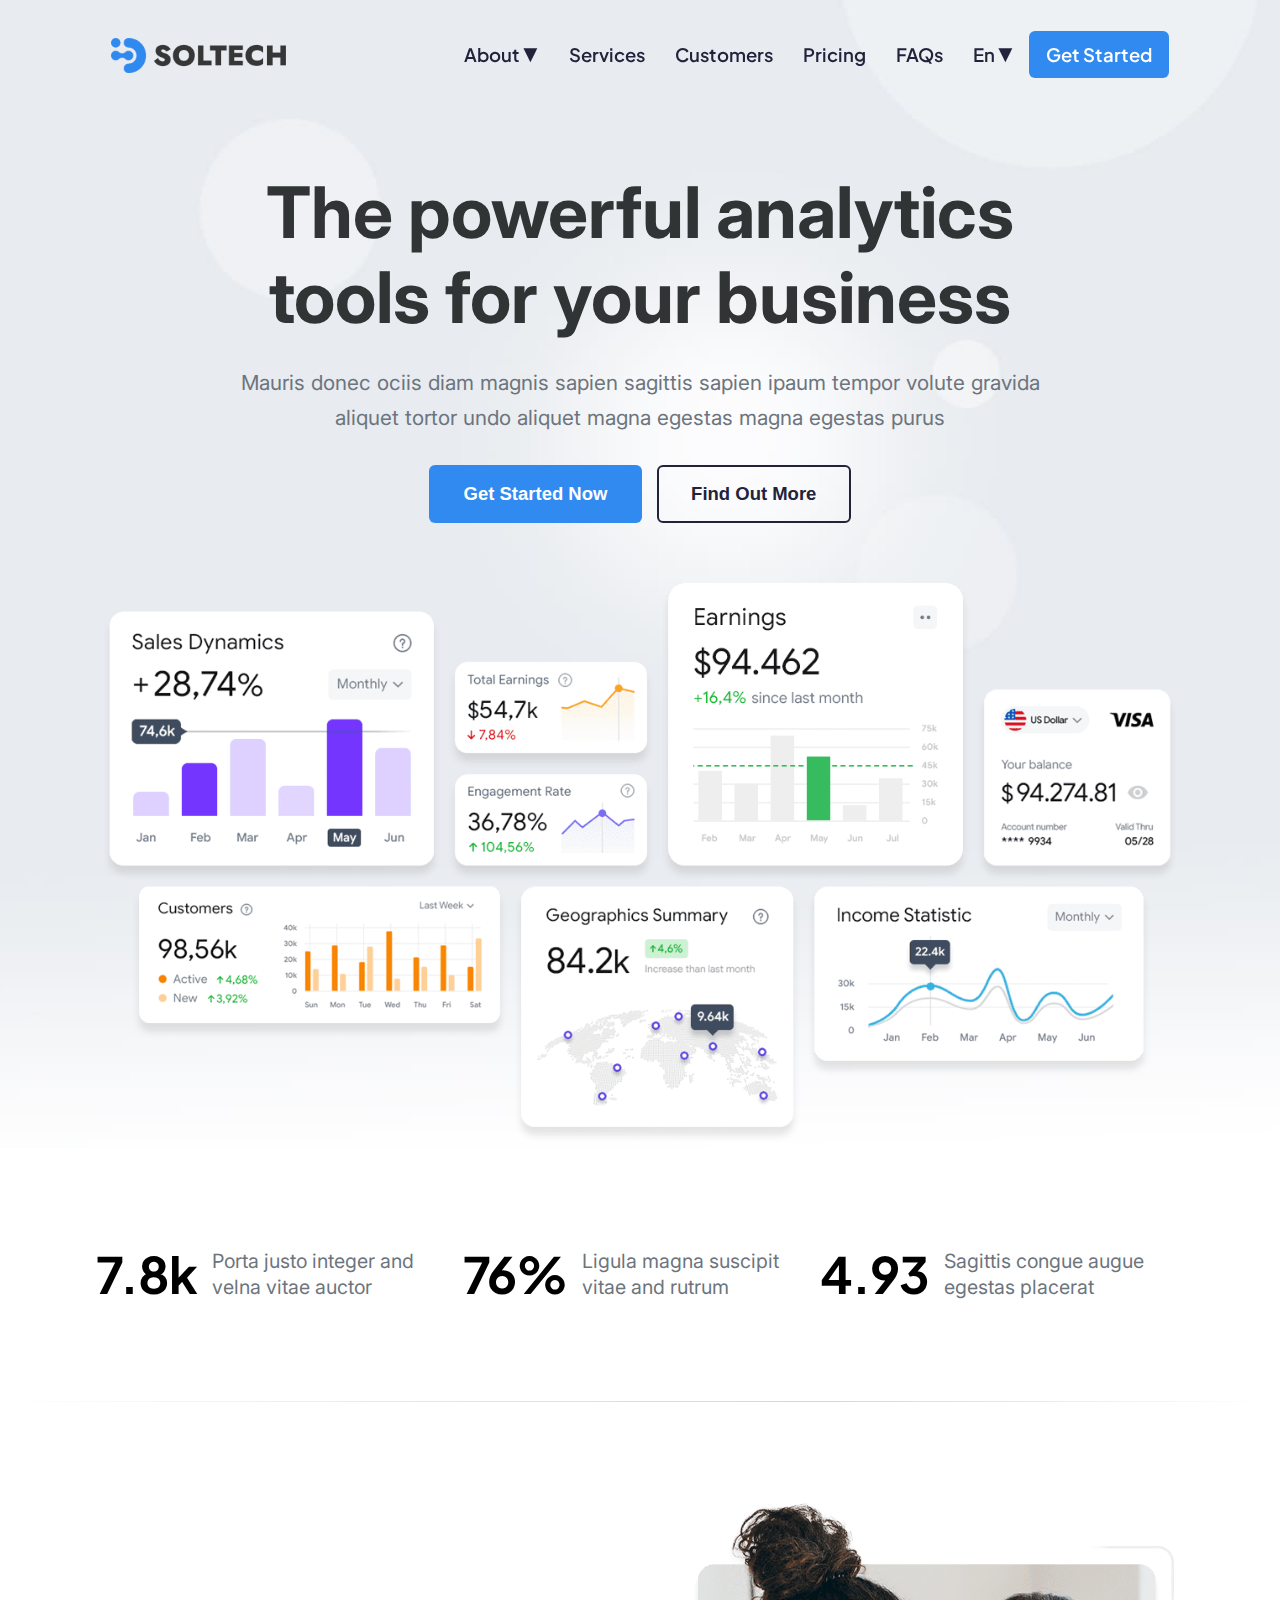
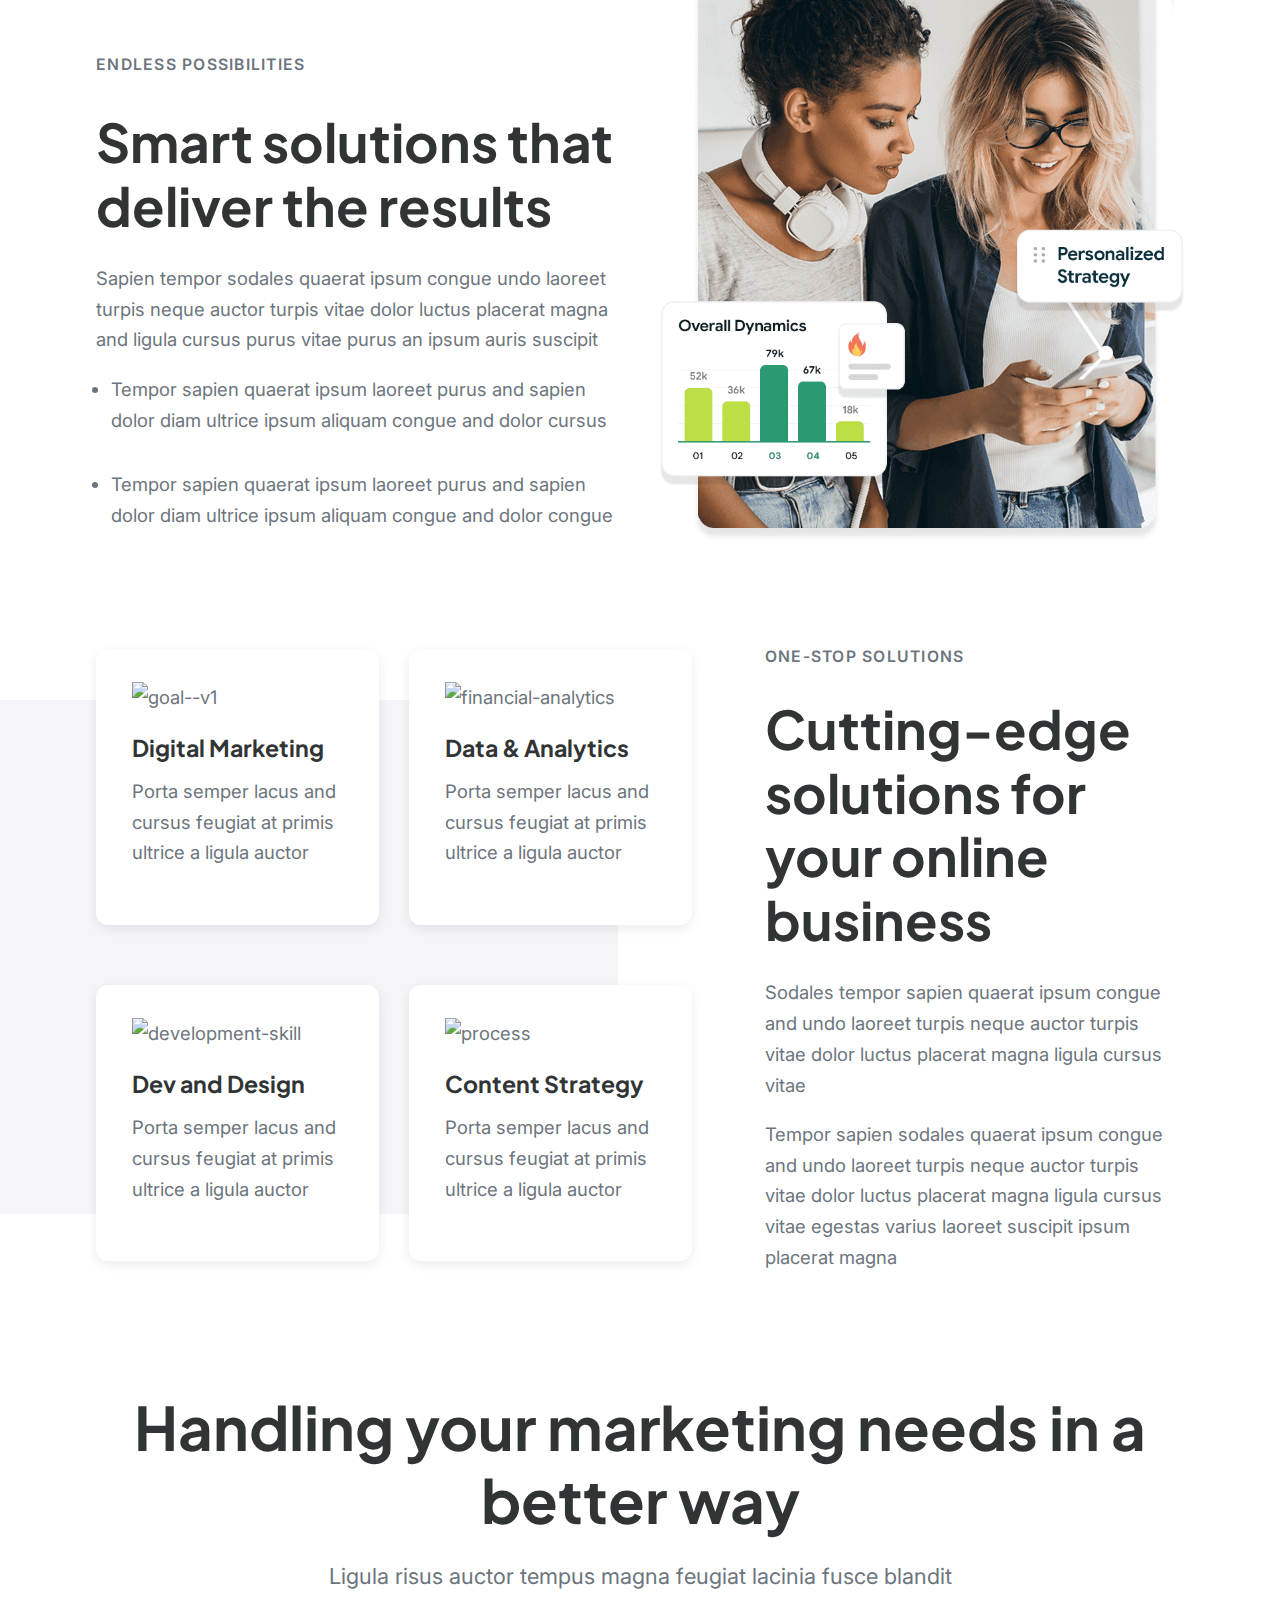
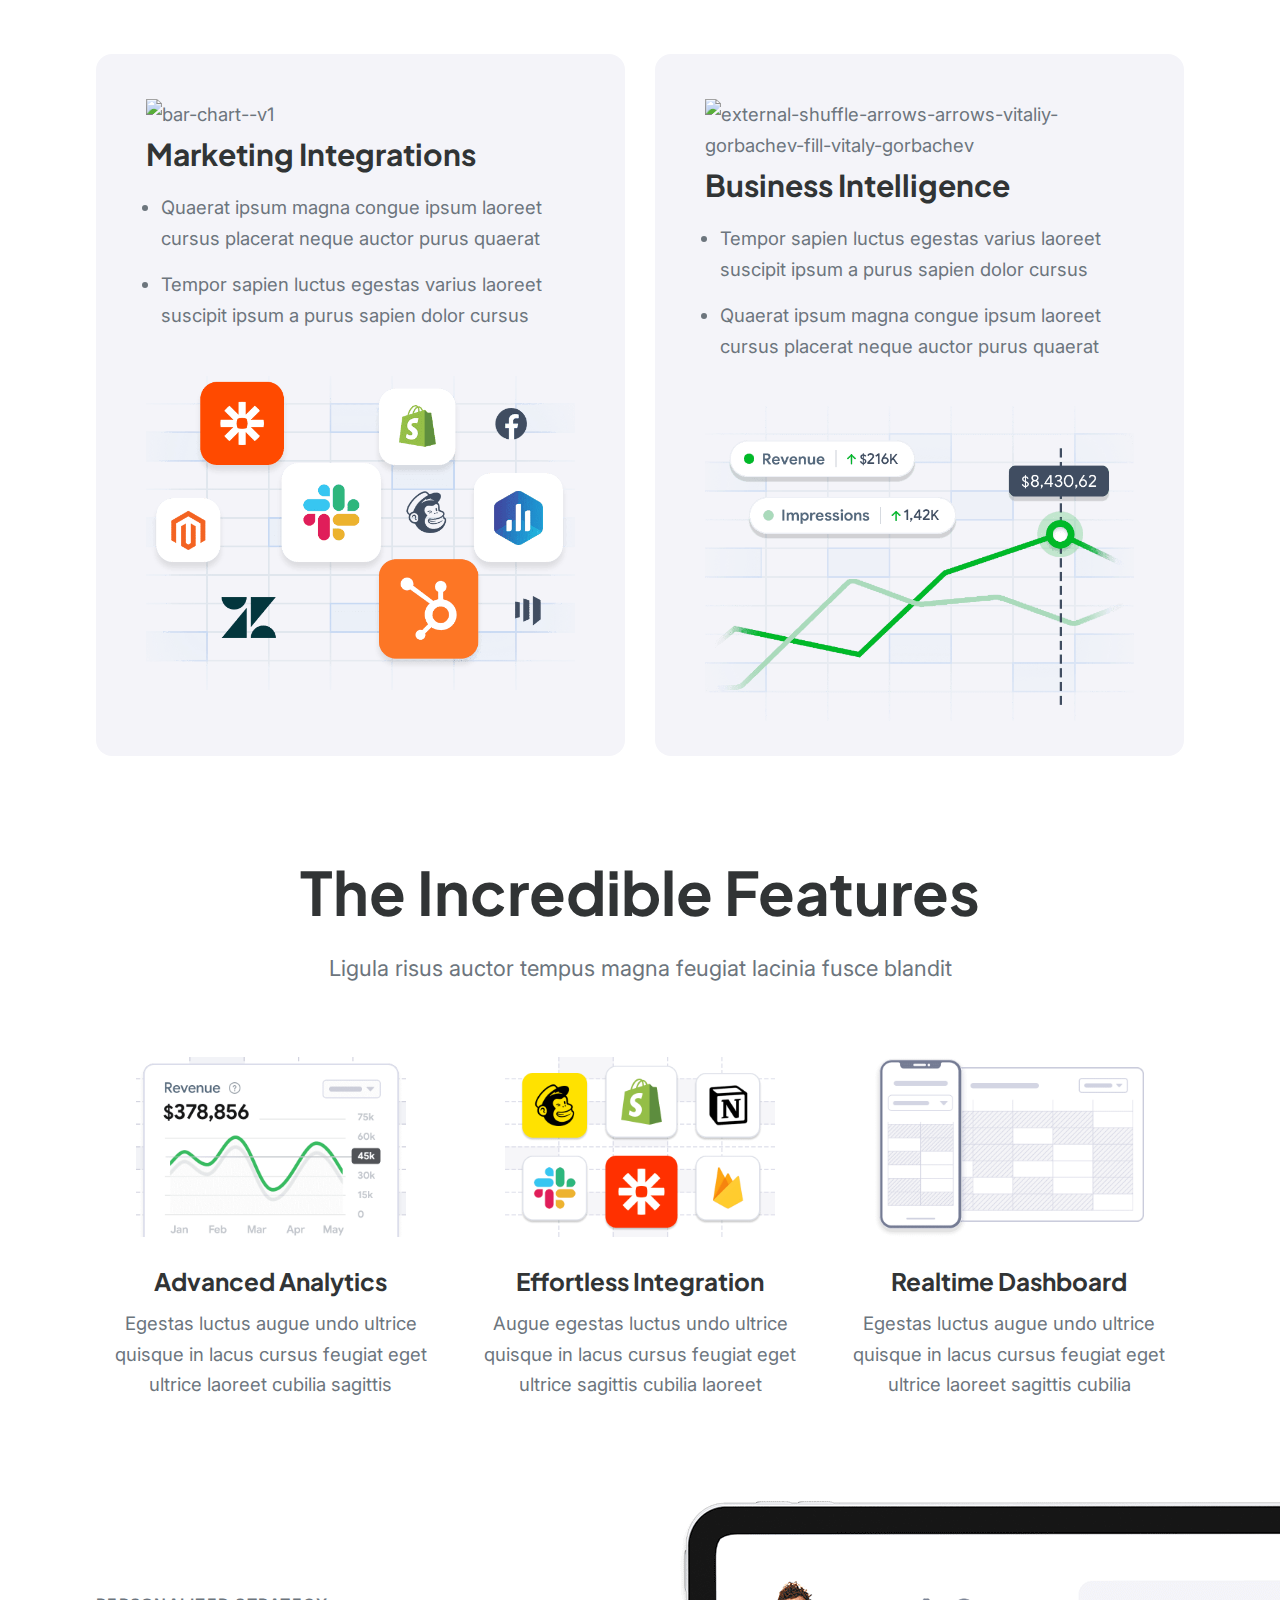
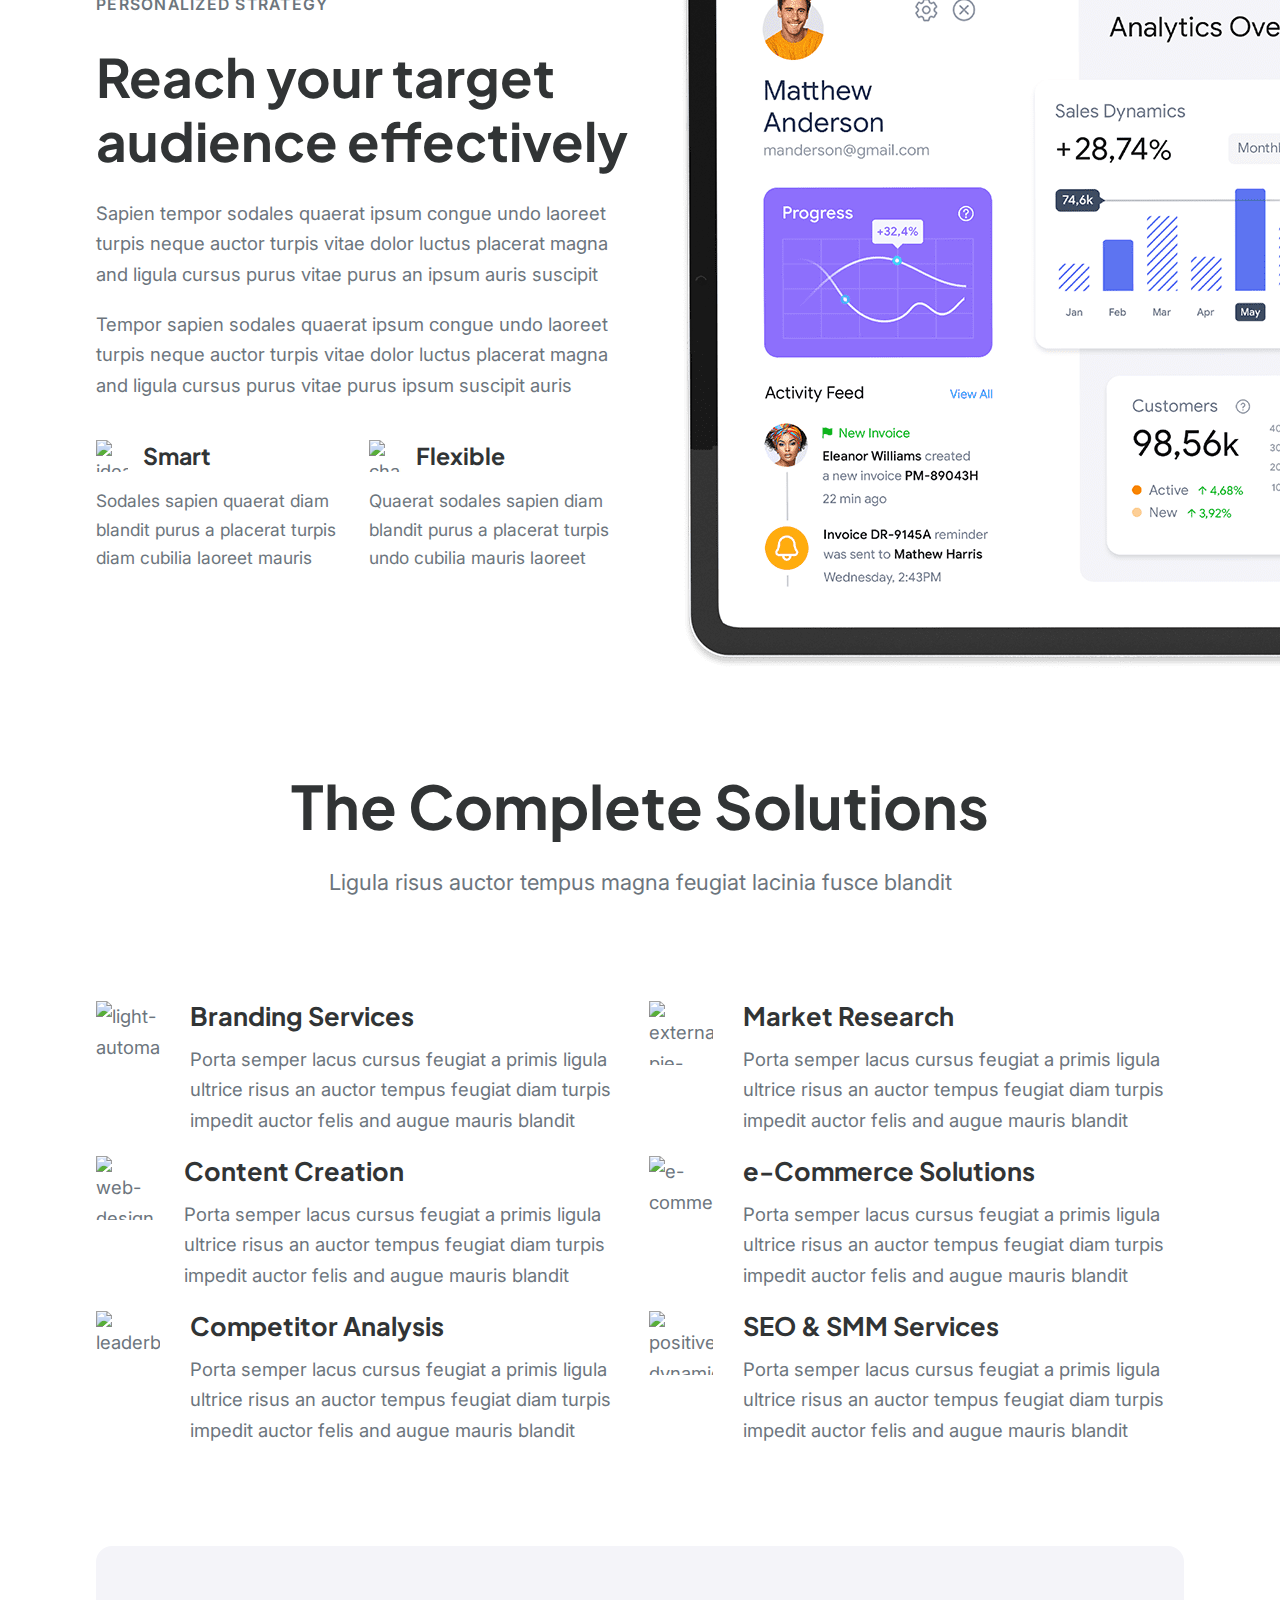
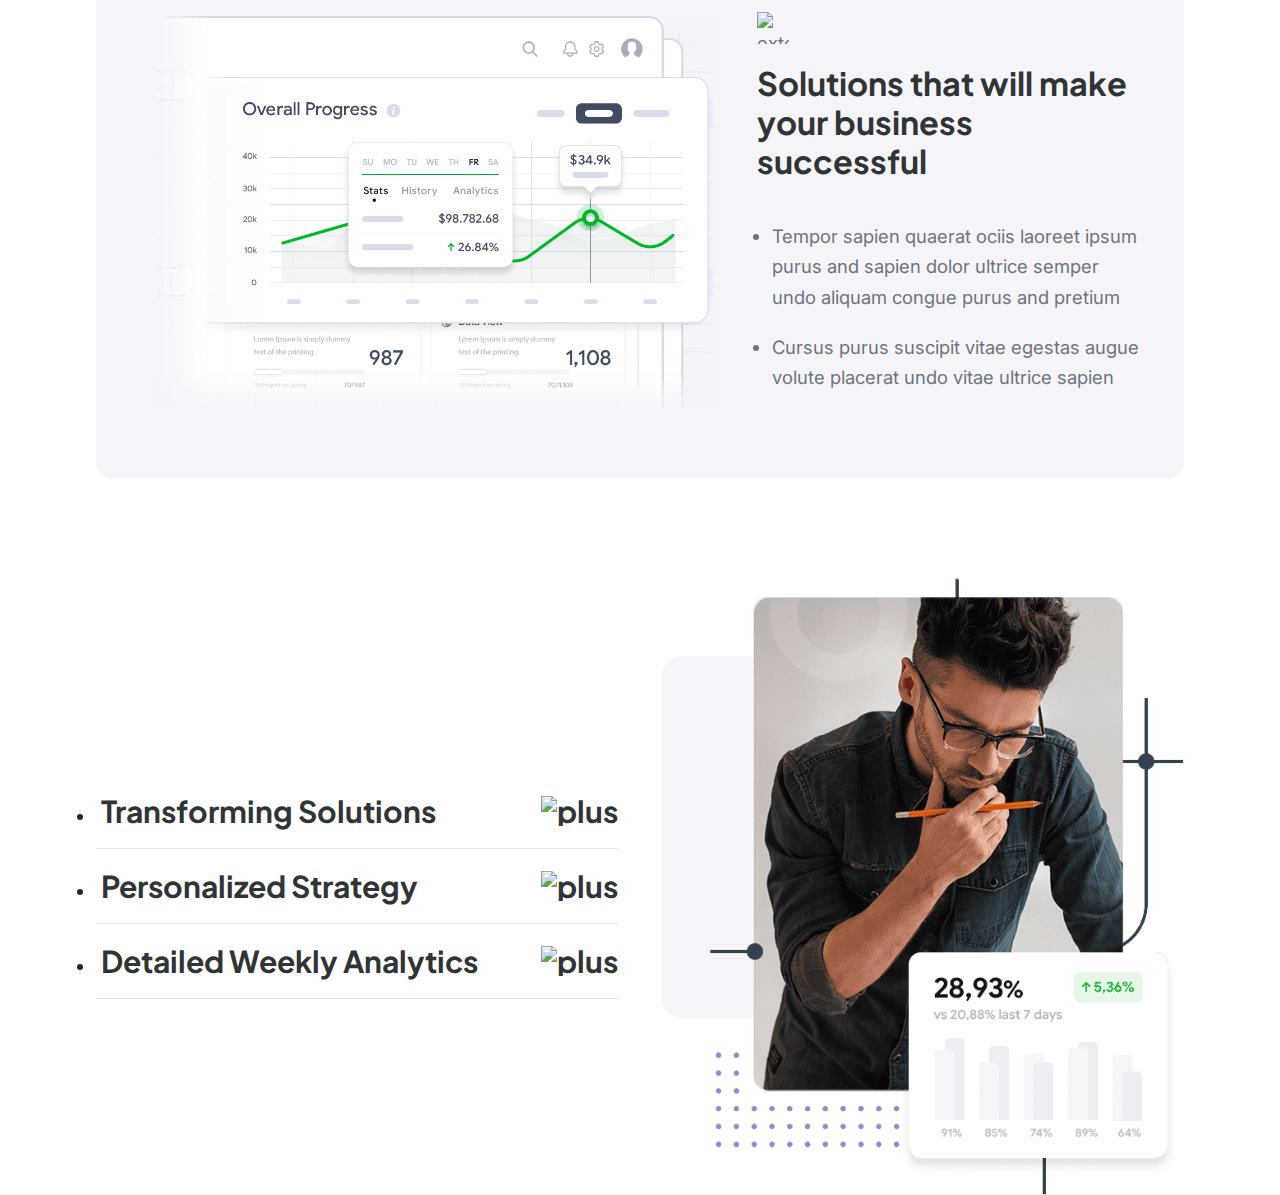
==== basic/index.html @ 4f708441 "first commit" ====
<!DOCTYPE html>
<html lang="en">
  <head>
    <meta charset="UTF-8" />
    <meta name="viewport" content="width=device-width, initial-scale=1.0" />
    <title>Document</title>

    <!-- Google Fonts -->
    <link rel="preconnect" href="https://fonts.googleapis.com" />
    <link rel="preconnect" href="https://fonts.gstatic.com" crossorigin />
    <link
      href="https://fonts.googleapis.com/css2?family=Inter:wght@100..900&family=Plus+Jakarta+Sans:ital,wght@0,200..800;1,200..800&display=swap"
      rel="stylesheet"
    />

    <!-- Style Sheet -->
    <link rel="stylesheet" href="style.css" />
  </head>
  <body>
    <!-- Main Content -->
    <main>
      <header class="header-main">
        <nav class="navbar">
          <img src="/basic/images/logo-blue.png" alt="Logo" />
          <ul class="nav-menu">
            <li class="nav-item">
              <a href="#" class="nav-link"
                >About <span class="nav-arrow">&#9660;</span></a
              >
            </li>
            <li class="nav-item">
              <a href="features.html" class="nav-link">Services</a>
            </li>
            <li class="nav-item">
              <a href="reviews.html" class="nav-link">Customers</a>
            </li>
            <li class="nav-item">
              <a href="pricing.html" class="nav-link">Pricing</a>
            </li>
            <li class="nav-item">
              <a href="faqs.html" class="nav-link">FAQs</a>
            </li>
            <li class="nav-item">
              <a href="#" class="nav-link"
                >En <span class="nav-arrow">&#9660;</span></a
              >
            </li>
            <li class="nav-item">
              <a href="signup-1.html" class="btn btn-primary">Get Started</a>
            </li>
          </ul>
          <div class="hamburger">
            <span class="bar"></span>
            <span class="bar"></span>
            <span class="bar"></span>
            <!-- <img
              src="https://img.icons8.com/ios-filled/50/228BE6/menu--v6.png"
              alt="menu--v6"
            /> -->
          </div>
        </nav>
      </header>

      <!-- Hero Section -->
      <section class="hero-section">
        <div class="hero-container">
          <!-- Hero Text -->
          <h2 class="hero-title">
            The powerful analytics tools for your business
          </h2>

          <p class="hero-description">
            Mauris donec ociis diam magnis sapien sagittis sapien ipaum tempor
            volute gravida aliquet tortor undo aliquet magna egestas magna
            egestas purus
          </p>

          <div class="hero-buttons">
            <button class="btn btn-hero-primary">Get Started Now</button>
            <button class="btn btn-hero-secondary">Find Out More</button>
          </div>
        </div>
        <div class="hero-image-container">
          <img src="images/hero-img.png" alt="hero-img" class="hero-image" />
        </div>
      </section>

      <!-- Statistic section -->
      <section class="statistic-section">
        <div class="statistic-container">
          <div class="statistic-block">
            <h2 class="statistic-number">7.8k</h2>
            <p class="statistic-text">
              Porta justo integer and velna vitae auctor
            </p>
          </div>
          <div class="statistic-block">
            <h2 class="statistic-number">76%</h2>
            <p class="statistic-text">Ligula magna suscipit vitae and rutrum</p>
          </div>
          <div class="statistic-block">
            <h2 class="statistic-number">4.93</h2>
            <p class="statistic-text">Sagittis congue augue egestas placerat</p>
          </div>
        </div>
      </section>

      <!-- Divider Line -->
      <hr class="divider" />

      <!-- Features Section -->
      <section class="features-section">
        <div class="features-container">
          <div class="features-text">
            <span>Endless possibilities</span>

            <h2>Smart solutions that deliver the results</h2>

            <p>
              Sapien tempor sodales quaerat ipsum congue undo laoreet turpis
              neque auctor turpis vitae dolor luctus placerat magna and ligula
              cursus purus vitae purus an ipsum auris suscipit
            </p>

            <ul class="features-list">
              <li>
                <p>
                  Tempor sapien quaerat ipsum laoreet purus and sapien dolor
                  diam ultrice ipsum aliquam congue and dolor cursus
                </p>
              </li>

              <li>
                <p>
                  Tempor sapien quaerat ipsum laoreet purus and sapien dolor
                  diam ultrice ipsum aliquam congue and dolor congue
                </p>
              </li>
            </ul>
          </div>
          <div class="features-img-container">
            <img
              src="images/features-img.svg"
              alt="features-img"
              class="features-img"
            />
          </div>
        </div>
      </section>

      <!-- Main Features Section -->
      <section class="main-features-section">
        <div class="main-features-container">
          <div class="main-features-card-container">
            <div class="main-features-card">
              <img
                src="https://img.icons8.com/glyph-neue/64/228BE6/goal--v1.png"
                alt="goal--v1"
              />
              <h6>Digital Marketing</h6>
              <p>
                Porta semper lacus and cursus feugiat at primis ultrice a ligula
                auctor
              </p>
            </div>
            <div class="main-features-card">
              <img
                src="https://img.icons8.com/ios-filled/100/228BE6/financial-analytics.png"
                alt="financial-analytics"
              />
              <h6>Data & Analytics</h6>
              <p>
                Porta semper lacus and cursus feugiat at primis ultrice a ligula
                auctor
              </p>
            </div>
            <div class="main-features-card">
              <img
                src="https://img.icons8.com/ios-filled/100/228BE6/development-skill.png"
                alt="development-skill"
              />
              <h6>Dev and Design</h6>
              <p>
                Porta semper lacus and cursus feugiat at primis ultrice a ligula
                auctor
              </p>
            </div>
            <div class="main-features-card">
              <img
                src="https://img.icons8.com/glyph-neue/64/228BE6/process.png"
                alt="process"
              />
              <h6>Content Strategy</h6>
              <p>
                Porta semper lacus and cursus feugiat at primis ultrice a ligula
                auctor
              </p>
            </div>
          </div>

          <div class="main-features-text">
            <span>One-Stop Solutions</span>

            <h2>Cutting-edge solutions for your online business</h2>

            <p>
              Sodales tempor sapien quaerat ipsum congue and undo laoreet turpis
              neque auctor turpis vitae dolor luctus placerat magna ligula
              cursus vitae
            </p>

            <p>
              Tempor sapien sodales quaerat ipsum congue and undo laoreet turpis
              neque auctor turpis vitae dolor luctus placerat magna ligula
              cursus vitae egestas varius laoreet suscipit ipsum placerat magna
            </p>
          </div>
        </div>
      </section>

      <!-- Secondary Features Section -->
      <section class="secondary-features-section">
        <div class="secondary-features-container">
          <h2 class="secondary-features-title">
            Handling your marketing needs in a better way
          </h2>

          <p class="secondary-features-text">
            Ligula risus auctor tempus magna feugiat lacinia fusce blandit
          </p>
        </div>
      </section>

      <!-- Secondary Features box Section -->
      <section class="secondary-features-box-section">
        <div class="secondary-features-box-container">
          <div class="secondary-features-box">
            <img
              src="https://img.icons8.com/ios-filled/100/228BE6/bar-chart--v1.png"
              alt="bar-chart--v1"
              class="secondary-features-box-icon"
            />

            <h5>Marketing Integrations</h5>

            <ul class="secondary-features-box-list">
              <li>
                <p>
                  Quaerat ipsum magna congue ipsum laoreet cursus placerat neque
                  auctor purus quaerat
                </p>
              </li>

              <li>
                <p>
                  Tempor sapien luctus egestas varius laoreet suscipit ipsum a
                  purus sapien dolor cursus
                </p>
              </li>
            </ul>

            <img
              src="images/sec-feat-box-1.png"
              alt="sec-feat-box-1"
              class="secondary-features-box-img"
            />
          </div>

          <div class="secondary-features-box">
            <img
              src="https://img.icons8.com/external-vitaliy-gorbachev-fill-vitaly-gorbachev/60/228BE6/external-shuffle-arrows-arrows-vitaliy-gorbachev-fill-vitaly-gorbachev.png"
              alt="external-shuffle-arrows-arrows-vitaliy-gorbachev-fill-vitaly-gorbachev"
              class="secondary-features-box-icon"
            />

            <h5>Business Intelligence</h5>

            <ul class="secondary-features-box-list">
              <li>
                <p>
                  Tempor sapien luctus egestas varius laoreet suscipit ipsum a
                  purus sapien dolor cursus
                </p>
              </li>

              <li>
                <p>
                  Quaerat ipsum magna congue ipsum laoreet cursus placerat neque
                  auctor purus quaerat
                </p>
              </li>
            </ul>

            <img
              src="images/sec-feat-box-2.png"
              alt="sec-feat-box-2"
              class="secondary-features-box-img"
            />
          </div>
        </div>
      </section>

      <!-- Incredible Features Section -->
      <section class="incredible-features-section">
        <div class="incredible-features-container">
          <div class="incredible-features-heading-container">
            <h2>The Incredible Features</h2>
            <p>
              Ligula risus auctor tempus magna feugiat lacinia fusce blandit
            </p>
          </div>
          <div class="incredible-features-box-container">
            <div class="incredible-features-box">
              <img
                src="images/incredible-feat-1.svg"
                alt="incredible-feat-1"
                class="incredible-features-box-img"
              />
              <h6>Advanced Analytics</h6>
              <p>
                Egestas luctus augue undo ultrice quisque in lacus cursus
                feugiat eget ultrice laoreet cubilia sagittis
              </p>
            </div>
            <div class="incredible-features-box">
              <img
                src="images/incredible-feat-2.svg"
                alt="incredible-feat-2"
                class="incredible-features-box-img"
              />
              <h6>Effortless Integration</h6>
              <p>
                Augue egestas luctus undo ultrice quisque in lacus cursus
                feugiat eget ultrice sagittis cubilia laoreet
              </p>
            </div>
            <div class="incredible-features-box">
              <img
                src="images/incredible-feat-3.svg"
                alt="incredible-feat-3"
                class="incredible-features-box-img"
              />
              <h6>Realtime Dashboard</h6>
              <p>
                Egestas luctus augue undo ultrice quisque in lacus cursus
                feugiat eget ultrice laoreet sagittis cubilia
              </p>
            </div>
          </div>
        </div>
      </section>

      <!-- Features Content Section -->
      <section class="features-content-section">
        <div class="features-content-section-container">
          <div class="features-content-section-text">
            <div class="features-content-section-text-block1">
              <span>Personalized Strategy</span>
              <h2>Reach your target audience effectively</h2>
              <p>
                Sapien tempor sodales quaerat ipsum congue undo laoreet turpis
                neque auctor turpis vitae dolor luctus placerat magna and ligula
                cursus purus vitae purus an ipsum auris suscipit
              </p>
              <p>
                Tempor sapien sodales quaerat ipsum congue undo laoreet turpis
                neque auctor turpis vitae dolor luctus placerat magna and ligula
                cursus purus vitae purus ipsum suscipit auris
              </p>
            </div>
            <div class="features-content-section-text-block2">
              <div class="features-content-section-text-block2-sub">
                <img
                  width="64"
                  height="64"
                  src="https://img.icons8.com/ios-filled/50/228BE6/idea--v1.png"
                  alt="idea--v1"
                />
                <h6>Smart</h6>
                <p>
                  Sodales sapien quaerat diam blandit purus a placerat turpis
                  diam cubilia laoreet mauris
                </p>
              </div>
              <div class="features-content-section-text-block2">
                <div class="features-content-section-text-block2-sub">
                  <img
                    width="64"
                    height="64"
                    src="https://img.icons8.com/glyph-neue/64/228BE6/change.png"
                    alt="change"
                  />
                  <h6>Flexible</h6>
                  <p>
                    Quaerat sodales sapien diam blandit purus a placerat turpis
                    undo cubilia mauris laoreet
                  </p>
                </div>
              </div>
            </div>
          </div>
          <div class="features-content-section-img-container">
            <img
              src="images/features-content.png"
              alt="features-content-image"
              class="features-content-section-img"
            />
          </div>
        </div>
      </section>

      <!-- Features Solutions Section -->
      <section class="features-solutions">
        <div class="features-solutions-container">
          <div class="features-solutions-text">
            <h2>The Complete Solutions</h2>
            <p>
              Ligula risus auctor tempus magna feugiat lacinia fusce blandit
            </p>
          </div>

          <div class="features-solutions-box-container">
            <div class="features-solutions-box">
              <img
                src="https://img.icons8.com/ios-filled/100/228BE6/light-automation.png"
                alt="light-automation"
              />
              <div class="features-solutions-box-sub">
                <h5>Branding Services</h5>
                <p>
                  Porta semper lacus cursus feugiat a primis ligula ultrice
                  risus an auctor tempus feugiat diam turpis impedit auctor
                  felis and augue mauris blandit
                </p>
              </div>
            </div>
            <div class="features-solutions-box">
              <img
                src="https://img.icons8.com/external-yogi-aprelliyanto-glyph-yogi-aprelliyanto/64/228BE6/external-pie-chart-ecommerce-marketing-yogi-aprelliyanto-glyph-yogi-aprelliyanto.png"
                alt="external-pie-chart-ecommerce-marketing-yogi-aprelliyanto-glyph-yogi-aprelliyanto"
              />
              <div class="features-solutions-box-sub">
                <h5>Market Research</h5>
                <p>
                  Porta semper lacus cursus feugiat a primis ligula ultrice
                  risus an auctor tempus feugiat diam turpis impedit auctor
                  felis and augue mauris blandit
                </p>
              </div>
            </div>
            <div class="features-solutions-box">
              <img
                src="https://img.icons8.com/ios-filled/100/228BE6/web-design.png"
                alt="web-design"
              />
              <div class="features-solutions-box-sub">
                <h5>Content Creation</h5>
                <p>
                  Porta semper lacus cursus feugiat a primis ligula ultrice
                  risus an auctor tempus feugiat diam turpis impedit auctor
                  felis and augue mauris blandit
                </p>
              </div>
            </div>
            <div class="features-solutions-box">
              <img
                src="https://img.icons8.com/glyph-neue/64/228BE6/e-commerce.png"
                alt="e-commerce"
              />
              <div class="features-solutions-box-sub">
                <h5>e-Commerce Solutions</h5>
                <p>
                  Porta semper lacus cursus feugiat a primis ligula ultrice
                  risus an auctor tempus feugiat diam turpis impedit auctor
                  felis and augue mauris blandit
                </p>
              </div>
            </div>
            <div class="features-solutions-box">
              <img
                src="https://img.icons8.com/glyph-neue/64/228BE6/leaderboard.png"
                alt="leaderboard"
              />
              <div class="features-solutions-box-sub">
                <h5>Competitor Analysis</h5>
                <p>
                  Porta semper lacus cursus feugiat a primis ligula ultrice
                  risus an auctor tempus feugiat diam turpis impedit auctor
                  felis and augue mauris blandit
                </p>
              </div>
            </div>
            <div class="features-solutions-box">
              <img
                src="https://img.icons8.com/ios-filled/100/228BE6/positive-dynamic.png"
                alt="positive-dynamic"
              />
              <div class="features-solutions-box-sub">
                <h5>SEO & SMM Services</h5>
                <p>
                  Porta semper lacus cursus feugiat a primis ligula ultrice
                  risus an auctor tempus feugiat diam turpis impedit auctor
                  felis and augue mauris blandit
                </p>
              </div>
            </div>
          </div>
        </div>
      </section>

      <!-- Feature Solutions Progress Section -->
      <section class="feature-solutions-progress-section">
        <div class="feature-solutions-progress-container">
          <img
            src="images/features-progress.png"
            alt="features-progress"
            class="feature-solutions-progress-img"
          />
          <div class="feature-solutions-progress-text">
            <img
              src="https://img.icons8.com/external-smashingstocks-mixed-smashing-stocks/68/228BE6/external-puzzle-game-hobbies-and-interest-smashingstocks-mixed-smashing-stocks.png"
              alt="external-puzzle-game-hobbies-and-interest-smashingstocks-mixed-smashing-stocks"
            />
            <h5>Solutions that will make your business successful</h5>
            <ul>
              <li>
                <p>
                  Tempor sapien quaerat ociis laoreet ipsum purus and sapien
                  dolor ultrice semper undo aliquam congue purus and pretium
                </p>
              </li>

              <li>
                <p>
                  Cursus purus suscipit vitae egestas augue volute placerat undo
                  vitae ultrice sapien
                </p>
              </li>
            </ul>
          </div>
        </div>
      </section>

      <!-- Features Progress Content Section -->
      <section class="features-progress-content-section">
        <div class="features-progress-content-container">
          <div class="features-progress-content-accordion-container">
            <ul class="features-progress-content-accordion">
              <li class="features-progress-content-accordion-item">
                <div class="features-progress-content-accordion-item-thumb">
                  <h5>
                    Transforming Solutions
                    <span
                      ><img
                        src="https://img.icons8.com/android/24/228BE6/plus.png"
                        alt="plus"
                        class="accordion-icon"
                    /></span>
                  </h5>
                </div>

                <div class="features-progress-content-accordion-item-panel">
                  <p>
                    Tempor sapien sodales quaerat ipsum congue undo laoreet
                    turpis neque auctor turpis vitae dolor luctus placerat magna
                    and ligula cursus purus vitae purus an ipsum suscipit auris
                  </p>

                  <p>
                    Sapien tempor sodales quaerat ipsum congue undo laoreet
                    turpis neque auctor turpis vitae dolor luctus placerat magna
                    and ligula cursus purus vitae purus an ipsum auris suscipit
                  </p>
                </div>
              </li>

              <li class="features-progress-content-accordion-item">
                <div class="features-progress-content-accordion-item-thumb">
                  <h5>
                    Personalized Strategy
                    <span
                      ><img
                        src="https://img.icons8.com/android/24/228BE6/plus.png"
                        alt="plus"
                        class="accordion-icon"
                    /></span>
                  </h5>
                </div>

                <div class="features-progress-content-accordion-item-panel">
                  <p>
                    Tempor sapien quaerat ipsum laoreet purus and sapien dolor
                    diam ultrice ipsum aliquam congue and dolor cursus dolor
                    cursus purus congue an ipsum purus sapien blandit
                  </p>

                  <p>
                    Tempor sapien quaerat ipsum laoreet purus and sapien dolor
                    diam ultrice ipsum aliquam congue and dolor cursus
                  </p>
                </div>
              </li>

              <li class="features-progress-content-accordion-item">
                <div class="features-progress-content-accordion-item-thumb">
                  <h5>
                    Detailed Weekly Analytics
                    <span
                      ><img
                        src="https://img.icons8.com/android/24/228BE6/plus.png"
                        alt="plus"
                        class="accordion-icon"
                    /></span>
                  </h5>
                </div>

                <div class="features-progress-content-accordion-item-panel">
                  <p>
                    Tempor sapien sodales quaerat ipsum congue undo laoreet
                    turpis neque auctor turpis vitae dolor luctus placerat magna
                    and ligula cursus purus vitae purus an ipsum suscipit auris
                    diam dapibus libero at fusce blandit neque sagittis
                  </p>
                </div>
              </li>
            </ul>
          </div>

          <div class="features-progress-content-img-container">
            <img
              src="images/feat-progress-content.png"
              alt="feat-progress-content"
              class="features-progress-content-img"
            />
          </div>
        </div>
      </section>
    </main>

    <!-- Scripts -->
    <script src="script.js"></script>
  </body>
</html>
---- basic/style.css ----
/* ***** VARIABLES ***** */

:root {
  --gray: #6c757d;
  --black: #22223b;
  --white: #fff;
  --blue: #308af0;
  --blue-dark: #187ced;
  --coal: #353f4f;
  --header-color: #313435;
  --h-gray: rgba(96, 96, 96, 0.13);

  --font-body: 'Inter', sans-serif;
  --font-heading: 'Plus Jakarta Sans', sans-serif;

  --animate-duration: 1.5s;
  --animate-delay: 500ms;
  --animate-repeat: 1;
}

/* ***** RESET AND BASE ***** */

*,
*::before,
*::after {
  margin: 0;
  padding: 0;
  box-sizing: border-box;
}

html {
  font-size: 62.5%; /* 1rem = 10px */
}

body {
  font-family: var(--font-body);
  font-weight: 400;
  line-height: 1.6666;
  height: 100%;
  width: 100vw;
  margin: 0;
  overflow-x: hidden;
}

main {
  width: 100%;
  overflow: hidden;
}

a {
  font-family: var(--font-heading);
  font-size: 1.85rem;
  font-weight: 600;
  text-decoration: none;
  padding: 1rem 1.5rem;
  cursor: pointer;
  color: var(--black);
}

a:visited,
a:hover,
a:active {
  color: var(--black);
}

/* ***** HEADER SECTION ***** */

header {
  width: 100%;
  padding: 2rem 0;
  background-color: transparent;
  position: fixed;
  top: 0;
  left: 0;
  z-index: 999;
  transition: all 450ms ease-in-out;
}

header.scrolled {
  background-color: rgba(255, 255, 255, 0.7);
  backdrop-filter: blur(20px);
  padding: 0;
}

.navbar {
  display: flex;
  justify-content: space-between;
  align-items: center;
  height: 7rem;
  width: 85%;
  padding: 0 1.5rem;
  margin: 0 auto;
  position: relative;
}

nav img {
  max-height: 3.5rem;
}

.nav-menu {
  list-style: none;
  display: flex;
  justify-content: space-between;
  align-items: center;
}

.nav-item {
  position: relative;
}

.nav-link {
  display: inline-block;
}

/* ***** HAMBURGER MENU ***** */

.hamburger {
  display: none;
}

.bar {
  display: block;
  width: 25px;
  height: 3px;
  margin: 5px auto;
  -webkit-transition: all 0.3s ease-in-out;
  transition: all 0.3s ease-in-out;
  background-color: #101010;
}

/* ***** BUTTON ***** */

.btn {
  border: 2px solid transparent;
  border-radius: 6px;
  padding: 1rem 1.5rem;
  transition: all 0.4s ease-in-out;
  cursor: pointer;
}

.btn-primary {
  background-color: var(--blue);
  color: var(--white);
}

.btn-primary:hover {
  background-color: var(--blue-dark);
  border-color: var(--blue-dark);
  color: var(--coal);
}

.btn-secondary {
  background-color: transparent;
  border: 2px solid var(--black);
  color: var(--black);
}

.btn-secondary:hover {
  background-color: var(--blue-dark);
  border-color: var(--blue-dark);
  color: var(--white);
}

/* ***** DIVIDER ***** */

.divider {
  width: 100%;
  height: 1px;
  background-color: transparent;
  background-image: linear-gradient(
    90deg,
    rgba(206, 211, 246, 0) 0,
    #bbb 38%,
    #999 64%,
    rgba(206, 211, 246, 0) 99%
  );
  opacity: 0.4;
  border: none;
  margin: 0;
}

/* ***** HERO SECTION ***** */

.hero-section {
  background-image: url(images/hero-bg.jpg);
  background-position: center;
  background-repeat: no-repeat;
  background-size: cover;
  padding-top: 17rem;
  width: 100%;
}

.hero-container {
  max-width: 132rem;
  padding: 0 17.8872rem;
  margin: 0 auto;
  display: flex;
  flex-direction: column;
  align-items: center;
}

.hero-title {
  color: #313435;
  font-size: 7.12096rem;
  font-weight: 700;
  line-height: 8.54515rem;
  text-align: center;
}

.hero-description {
  color: var(--gray);
  font-size: 2.0808rem;
  font-weight: 400;
  line-height: 3.46786rem;
  text-align: center;
  padding: 0 5%;
  margin-top: 2.5rem;
  margin-bottom: 3rem;
}

.hero-buttons {
  display: flex;
  gap: 1.5rem;
}

.btn-hero-primary,
.btn-hero-secondary {
  padding: 1.74325rem 3.2368rem;
  border: 2px solid transparent;
  border-radius: 6px;
  font-size: 1.8496rem;
  font-weight: 600;
  line-height: 1.8496rem;
  text-align: center;
}

.btn-hero-primary {
  background-color: var(--blue);
  color: var(--white);
}

.btn-hero-primary:hover {
  background-color: var(--blue-dark);
  border-color: var(--blue-dark);
}

.btn-hero-secondary {
  background-color: transparent;
  color: var(--black);
  border-color: var(--black);
}

.btn-hero-secondary:hover {
  color: var(--white);
  background-color: var(--blue-dark);
  border-color: var(--blue-dark);
}

.hero-image-container {
  width: 84%;
  margin: 0 auto;
  margin-top: 6rem;
}

.hero-image {
  max-width: 100%;
  height: auto;
}

/* ***** STATISTICS SECTION ***** */

.statistic-section {
  font-size: 1.8496rem;
  font-weight: 400;
  line-height: 3.08254rem;
  padding: 10rem 0;
  width: 85%;
  margin: 0 auto;
}

.statistic-container {
  display: flex;
  justify-content: space-evenly;
  align-items: center;
}

.statistic-number {
  font-family: var(--font-heading);
  font-size: 5.0112rem;
  font-weight: 700;
  line-height: 5.0112rem;
  text-align: center;
  letter-spacing: -1px;
}

.statistic-text {
  color: var(--gray);
  /* width: 24.7838rem; */
  font-size: 1.9652rem;
  line-height: 2.65302rem;
  text-align: start;
}

.statistic-block {
  display: flex;
  justify-content: space-evenly;
  align-items: center;
  gap: 1.5rem;
}

/* ***** FEATURES SECTION ***** */

.features-section {
  padding-top: 10rem;
}

.features-container {
  width: 85%;
  margin: 0 auto;
  display: flex;
  gap: 4rem;
}

.features-text {
  width: 50%;
  margin-top: 15rem;
  color: var(--gray);
}

.features-text span {
  font-size: 1.57216rem;
  font-weight: 600;
  letter-spacing: 1.25px;
  text-transform: uppercase;
  display: block; /* Changed from inline-block for consistent spacing */
  margin-bottom: 3.2rem;
}

.features-text h2 {
  color: #313435;
  font-size: 5.3176rem;
  font-family: var(--font-heading);
  font-weight: 700;
  line-height: 6.38112rem;
  margin-bottom: 2.5rem;
}

.features-text p {
  font-size: 1.8496rem;
  font-weight: 400;
  line-height: 3.08254rem;
  margin-bottom: 1.8496rem;
}

.features-list {
  color: var(--gray);
  font-size: 1.8496rem;
  font-weight: 400;
  line-height: 3.08254rem;
  list-style: disc;
  margin-left: 1.5rem;
  display: flex;
  flex-direction: column;
  gap: 1.5rem;
}

.features-img-container {
  width: 50%;
}

.features-img {
  width: 100%;
  height: auto;
  vertical-align: middle;
}

/* ***** Main Features Section ***** */

.main-features-section {
  padding-top: 10rem;
  color: var(--gray);
  font-size: 1.8496rem;
  font-weight: 400;
  line-height: 3.08254rem;
}

.main-features-container {
  width: 85%;
  margin: 0 auto;
  display: flex;
  gap: 4rem;
  position: relative;
}

.main-features-card-container {
  width: 60%;
  display: flex;
  flex-wrap: wrap;
  gap: 3rem;
}

.main-features-container::after {
  width: 58%;
  height: 80%;
  top: 8%;
  left: -10%;
  position: absolute;
  content: '';
  z-index: -1;
  background-color: rgb(244, 244, 249);
}

.main-features-card {
  flex: 0 1 45%;
  color: #6c757d;
  background-color: var(--white);
  font-size: 1.8496rem;
  font-weight: 400;
  line-height: 3.08254rem;
  border: 1px solid transparent;
  padding: 3.2rem 3.8rem 3.2rem 3.5rem;
  border-radius: 12px;
  box-shadow: rgba(0, 0, 0, 0.08) 0px 4px 12px 0px;
  margin-bottom: 3rem;
  text-align: start;
}

.main-features-card img {
  width: 6.4rem;
  height: 6.4rem;
}

.main-features-card h6 {
  color: #313435;
  font-family: var(--font-heading);
  font-size: 2.312rem;
  margin-top: 2rem;
  margin-bottom: 1.2rem;
}

.main-features-card p {
  font-size: 1.8496rem;
  font-weight: 400;
  line-height: 3.08254rem;
  text-align: start;
}

.main-features-text {
  width: 40%;
  align-self: center;
}

.main-features-text span {
  color: #6c757d;
  font-size: 1.57216rem;
  line-height: 1.57216rem;
  font-weight: 600;
  letter-spacing: 1.25px;
  text-transform: uppercase;
  margin-bottom: 3.2rem;
  text-align: start;
  display: block; /* Changed to block for consistent spacing */
}

.main-features-text h2 {
  margin-bottom: 25px;
  font-family: var(--font-heading);
  color: #313435;
  font-size: 5.3176rem;
  font-weight: 700;
  line-height: 6.38112rem;
  text-align: start;
}

.main-features-text p {
  font-size: 1.8496rem;
  font-weight: 400;
  line-height: 3.08254rem;
  margin-bottom: 1.8496rem;
}

/* ***** Secondary Features Section ***** */

.secondary-features-section {
  padding-top: 10rem;
  color: #6c757d;
  font-size: 1.8496rem;
  font-weight: 400;
  line-height: 3.08254rem;
  text-align: center;
  margin-bottom: 6rem;
}

.secondary-features-container {
  width: 85%;
  margin: 0 auto;
  display: flex;
  flex-direction: column;
  gap: 2.2rem;
}

.secondary-features-title {
  font-family: var(--font-heading);
  color: var(--header-color);
  font-size: 6.0112rem;
  font-weight: 700;
  line-height: 7.21344rem;
  text-align: center;
}

.secondary-features-text {
  font-size: 2.1964rem;
  font-weight: 400;
  line-height: 3.66052rem;
  text-align: center;
}

/* ***** Secondary Features box Section ***** */

.secondary-features-box-section {
  width: 85%;
  margin: 0 auto;
}

.secondary-features-box-container {
  display: flex;
  gap: 3rem;
}

.secondary-features-box {
  flex: 0 1 50%;
  background-color: #f4f4f9;
  padding: 4.5rem 5rem 3.5rem;
  border-radius: 1.6rem;
  color: #6c757d;
  font-size: 1.8496rem;
  font-weight: 400;
  line-height: 3.08254rem;
  text-align: start;
}

.secondary-features-box-icon {
  width: 3.2rem;
  height: 3.2rem;
  margin-bottom: 6px;
}

.secondary-features-box h5 {
  margin-bottom: 2rem;
  color: #313435;
  font-family: var(--font-heading);
  font-size: 3.0056rem;
  font-weight: 700;
  line-height: 3.60672rem;
}

.secondary-features-box-list {
  list-style: disc;
  margin-left: 1.5rem;
  display: flex;
  flex-direction: column;
  gap: 1.5rem;
}

.secondary-features-box-img {
  margin-top: 4.5rem;
  width: 100%;
  height: auto;
  vertical-align: middle;
}

/* ***** Incredible Features Section ***** */

.incredible-features-section {
  padding-top: 10rem;
  color: #6c757d;
  font-size: 1.8496rem;
  font-weight: 400;
  line-height: 3.08254rem;
  text-align: center;
}

.incredible-features-container {
  width: 85%;
  margin: 0 auto;
  display: flex;
  flex-direction: column;
}

.incredible-features-heading-container {
  display: flex;
  flex-direction: column;
  gap: 2.2rem;
  margin: 0 13.872rem 7rem;
}

.incredible-features-heading-container h2 {
  color: #313435;
  font-family: var(--font-heading);
  font-size: 6.0112rem;
  font-weight: 700;
  line-height: 7.21344rem;
}

.incredible-features-heading-container p {
  font-size: 2.1964rem;
  font-weight: 400;
  line-height: 3.66052rem;
}

.incredible-features-box-container {
  display: flex;
  justify-content: center;
  align-items: center;
  gap: 1rem;
}

.incredible-features-box {
  flex: 0 0 33%;
  padding: 0 1.3872rem;
  font-size: 1.8496rem;
  font-weight: 400;
  line-height: 3.08254rem;
}

.incredible-features-box h6 {
  color: #313435;
  font-family: var(--font-heading);
  font-size: 2.4276rem;
  font-weight: 700;
  line-height: 2.91312rem;
  margin-bottom: 1.2rem;
}

.incredible-features-box p {
  font-size: 1.8496rem;
  font-weight: 400;
  line-height: 3.08254rem;
}

.incredible-features-box-img {
  max-height: 18rem;
  vertical-align: middle;
  margin-bottom: 3rem;
}

/* ***** Features Content Section ***** */

.features-content-section {
  padding-top: 10rem;
  color: #6c757d;
  font-size: 1.8496rem;
  font-weight: 400;
  line-height: 3.08254rem;
  overflow-clip-margin: content-box;
  overflow: clip;
}

.features-content-section-container {
  width: 85%;
  margin: 0 auto;
  display: flex;
  gap: 2rem;
}

.features-content-section-text {
  align-self: center;
  flex: 0 0 49%;
  display: flex;
  flex-direction: column;
  gap: 2rem;
}

.features-content-section-text-block1 {
  display: flex;
  flex-direction: column;
}

.features-content-section-text-block1 span {
  color: #6c757d;
  font-size: 1.57216rem;
  font-weight: 600;
  letter-spacing: 1.25px;
  line-height: 1.57216rem;
  text-transform: uppercase;
  margin-bottom: 3.2rem;
}

.features-content-section-text-block1 h2 {
  color: #313435;
  font-family: var(--font-heading);
  font-size: 5.3176rem;
  font-weight: 700;
  line-height: 6.38112rem;
  margin-bottom: 2.5rem;
}

.features-content-section-text-block1 p {
  font-size: 1.8496rem;
  font-weight: 400;
  line-height: 3.08254rem;
  margin-bottom: 1.8496rem;
}

.features-content-section-text-block2 {
  display: flex;
  align-items: center;
  gap: 2rem;
}

.features-content-section-text-block2-sub {
  display: flex;
  align-items: center;
  gap: 1.5rem;
  flex-wrap: wrap;
}

.features-content-section-text-block2-sub img {
  width: 3.2rem;
  height: 3.2rem;
}

.features-content-section-text-block2-sub h6 {
  color: #313435;
  font-family: var(--font-heading);
  font-size: 2.312rem;
  font-weight: 700;
  line-height: 2.7744rem;
}

.features-content-section-text-block2-sub p {
  font-size: 1.734rem;
  font-weight: 400;
  line-height: 2.88988rem;
}

.features-content-section-img-container {
  flex: 0 0 auto;
}

.features-content-section-img {
  max-width: none;
  display: inline-block;
  margin-left: 3rem;
  height: auto;
  vertical-align: middle;
}

/* ***** Features Solutions Section ***** */

.features-solutions {
  padding-top: 10rem;
  color: #6c757d;
  font-size: 1.8496rem;
  font-weight: 400;
  line-height: 3.08254rem;
}

.features-solutions-container {
  width: 85%;
  margin: 0 auto;
  display: flex;
  flex-direction: column;
  align-items: center;
  gap: 10rem;
}

.features-solutions-text {
  text-align: center;
  width: 75%;
}

.features-solutions-text h2 {
  color: #313435;
  font-family: var(--font-heading);
  font-size: 6.0112rem;
  font-weight: 700;
  line-height: 7.21344rem;
}

.features-solutions-text p {
  margin-top: 2.2rem;
  font-size: 2.1964rem;
  font-weight: 400;
  line-height: 3.66052rem;
}

.features-solutions-box-container {
  display: flex;
  flex-wrap: wrap;
  gap: 2rem;
}

.features-solutions-box {
  flex: 0 0 49%;
  display: flex;
  gap: 3rem;
}

.features-solutions-box img {
  width: 64px;
  height: 64px;
  align-self: flex-start;
}

.features-solutions-box-sub {
  align-self: flex-start;
}

.features-solutions-box h5 {
  color: #313435;
  font-family: var(--font-heading);
  font-size: 2.5432rem;
  font-weight: 700;
  line-height: 3.05184rem;
  margin-bottom: 1.2rem;
}

.features-solutions-box p {
  font-size: 1.8496rem;
  font-weight: 400;
  line-height: 3.08254rem;
}

/* ***** Feature Solutions Progress Section ***** */

.feature-solutions-progress-section {
  padding-top: 10rem;
  color: #6c757d;
  font-size: 1.8496rem;
  font-weight: 400;
  line-height: 3.08254rem;
}

.feature-solutions-progress-container {
  width: 85%;
  margin: 0 auto;
  background-color: #f4f4f9;
  padding: 6.5rem 6rem;
  border: 1px solid transparent;
  border-radius: 16px;
  display: flex;
  align-items: center;
  gap: 4rem;
}

.feature-solutions-progress-img {
  max-width: 58%;
  height: auto;
  vertical-align: middle;
}

.feature-solutions-progress-text {
  flex: 0 0 40%;
  display: flex;
  flex-direction: column;
  gap: 2rem;
}

.feature-solutions-progress-text img {
  width: 3.2rem;
  height: 3.2rem;
}

.feature-solutions-progress-text h5 {
  color: #313435;
  font-family: var(--font-heading);
  font-size: 3.2368rem;
  font-weight: 700;
  line-height: 3.88416rem;
  text-align: start;
  margin-bottom: 2rem;
}

.feature-solutions-progress-text ul {
  list-style: disc;
  margin-left: 1.5rem;
  display: flex;
  flex-direction: column;
}

.feature-solutions-progress-text p {
  font-size: 1.8496rem;
  font-weight: 400;
  line-height: 3.08254rem;
  text-align: start;
  margin-bottom: 1.8496rem;
}

/* ***** Features Progress Content Section ***** */

.features-progress-content-section {
  padding-top: 10rem;
  color: #6c757d;
  font-size: 1.8496rem;
  font-weight: 400;
  line-height: 3.08254rem;
}

.features-progress-content-container {
  width: 85%;
  margin: 0 auto;
  display: flex;
  justify-content: space-between;
  align-items: center;
  gap: 4rem;
}

.features-progress-content-accordion-container,
.features-progress-content-img-container {
  flex: 0 0 48%;
}

.features-progress-content-accordion {
  display: flex;
  flex-direction: column;
}

.features-progress-content-accordion-item {
  width: 100%;
  color: #212529;
  background-color: transparent;
  padding: 2.2rem 0;
  border: none;
  border-bottom: 1.5px solid #e7e7e7;
}

.features-progress-content-accordion-item-thumb h5 {
  color: #313435;
  font-family: var(--font-heading);
  font-size: 3.0056rem;
  font-weight: 700;
  line-height: 3.0056rem;
  padding-left: 0.5rem;
  display: flex;
  align-items: center;
  justify-content: space-between;
  cursor: pointer;
}

.features-progress-content-accordion-item-thumb img {
  width: 2.4rem;
  height: 2.4rem;
}

.features-progress-content-accordion-item-panel {
  display: none;
  padding: 0;
  background-color: #f4f4f9;
  border-radius: 0 0 16px 16px;
  transition: all 0.15s ease-in-out;
}

.features-progress-content-accordion-item-panel p {
  color: #6c757d;
  font-size: 1.8496rem;
  font-weight: 400;
  line-height: 3.08254rem;
  text-align: left;
  margin-bottom: 1.8496rem;
}

.features-progress-content-accordion-item.is-active
  .features-progress-content-accordion-item-panel {
  display: block;
  background-color: transparent;
  padding: 22px 0 0;
  border: none;
}

.features-progress-content-img {
  width: 100%;
  height: auto;
  vertical-align: middle;
}

/* ***** Media Queries ***** */

@media (max-width: 1200px) {
  html {
    font-size: 50%; /* 1rem = 8px */
  }

  .statistic-container {
    gap: 4rem;
  }

  .statistic-block {
    flex-direction: column;
    align-items: center;
  }

  .statistic-block p {
    text-align: center;
  }
}

@media (max-width: 940px) {
  .nav-menu {
    position: absolute;
    right: -100%;
    top: 7rem;
    flex-direction: column;
    gap: 0.5rem;
    background-color: rgba(255, 255, 255, 0.7);
    backdrop-filter: blur(20px);
    width: 40%;
    height: 90vh;
    text-align: center;
    transition: all 0.5s ease-in-out;
    padding-top: 2rem;
    padding-bottom: 4rem;
    border-radius: 16px 0 0 16px;
    box-shadow: 0 0 10px rgba(0, 0, 0, 0.2);
    z-index: 999;
  }

  .nav-menu.active {
    right: -10%;
  }

  .nav-item {
    margin: 0.5rem 0;
  }

  .hamburger {
    display: block;
    cursor: pointer;
  }

  .hamburger.active .bar:nth-child(2) {
    opacity: 0;
  }

  .hamburger.active .bar:nth-child(1) {
    transform: translateY(8px) rotate(45deg);
  }

  .hamburger.active .bar:nth-child(3) {
    transform: translateY(-8px) rotate(-45deg);
  }

  html {
    font-size: 43.75%; /* 1rem = 7px */
  }

  .features-container {
    flex-direction: column;
    align-items: center;
  }

  .main-features-container {
    flex-direction: column;
    align-items: center;
  }

  .main-features-container::after {
    width: 80%;
    height: 40%;
    top: 6%;
    left: -10%;
    position: absolute;
    content: '';
    z-index: -1;
    background-color: rgb(244, 244, 249);
  }

  .main-features-text span,
  .main-features-text h2,
  .main-features-text p {
    text-align: center;
  }

  .secondary-features-box-container {
    flex-direction: column;
  }

  .incredible-features-box-container {
    flex-direction: column;
    gap: 2rem;
  }

  .features-content-section-container {
    flex-direction: column;
    gap: 4rem;
  }

  .features-solutions-box-container {
    flex-direction: column;
  }

  .feature-solutions-progress-container {
    flex-direction: column;
    gap: 4rem;
  }

  .features-progress-content-container {
    flex-direction: column;
    gap: 4rem;
  }

  .features-progress-content-accordion-item-thumb h5 {
    gap: 4rem;
  }
}

@media (max-width: 600px) {
  html {
    font-size: 37.5%; /* 1rem = 6px */
  }

  .hero-buttons {
    flex-direction: column;
  }

  .statistic-container {
    flex-direction: column;
  }
}
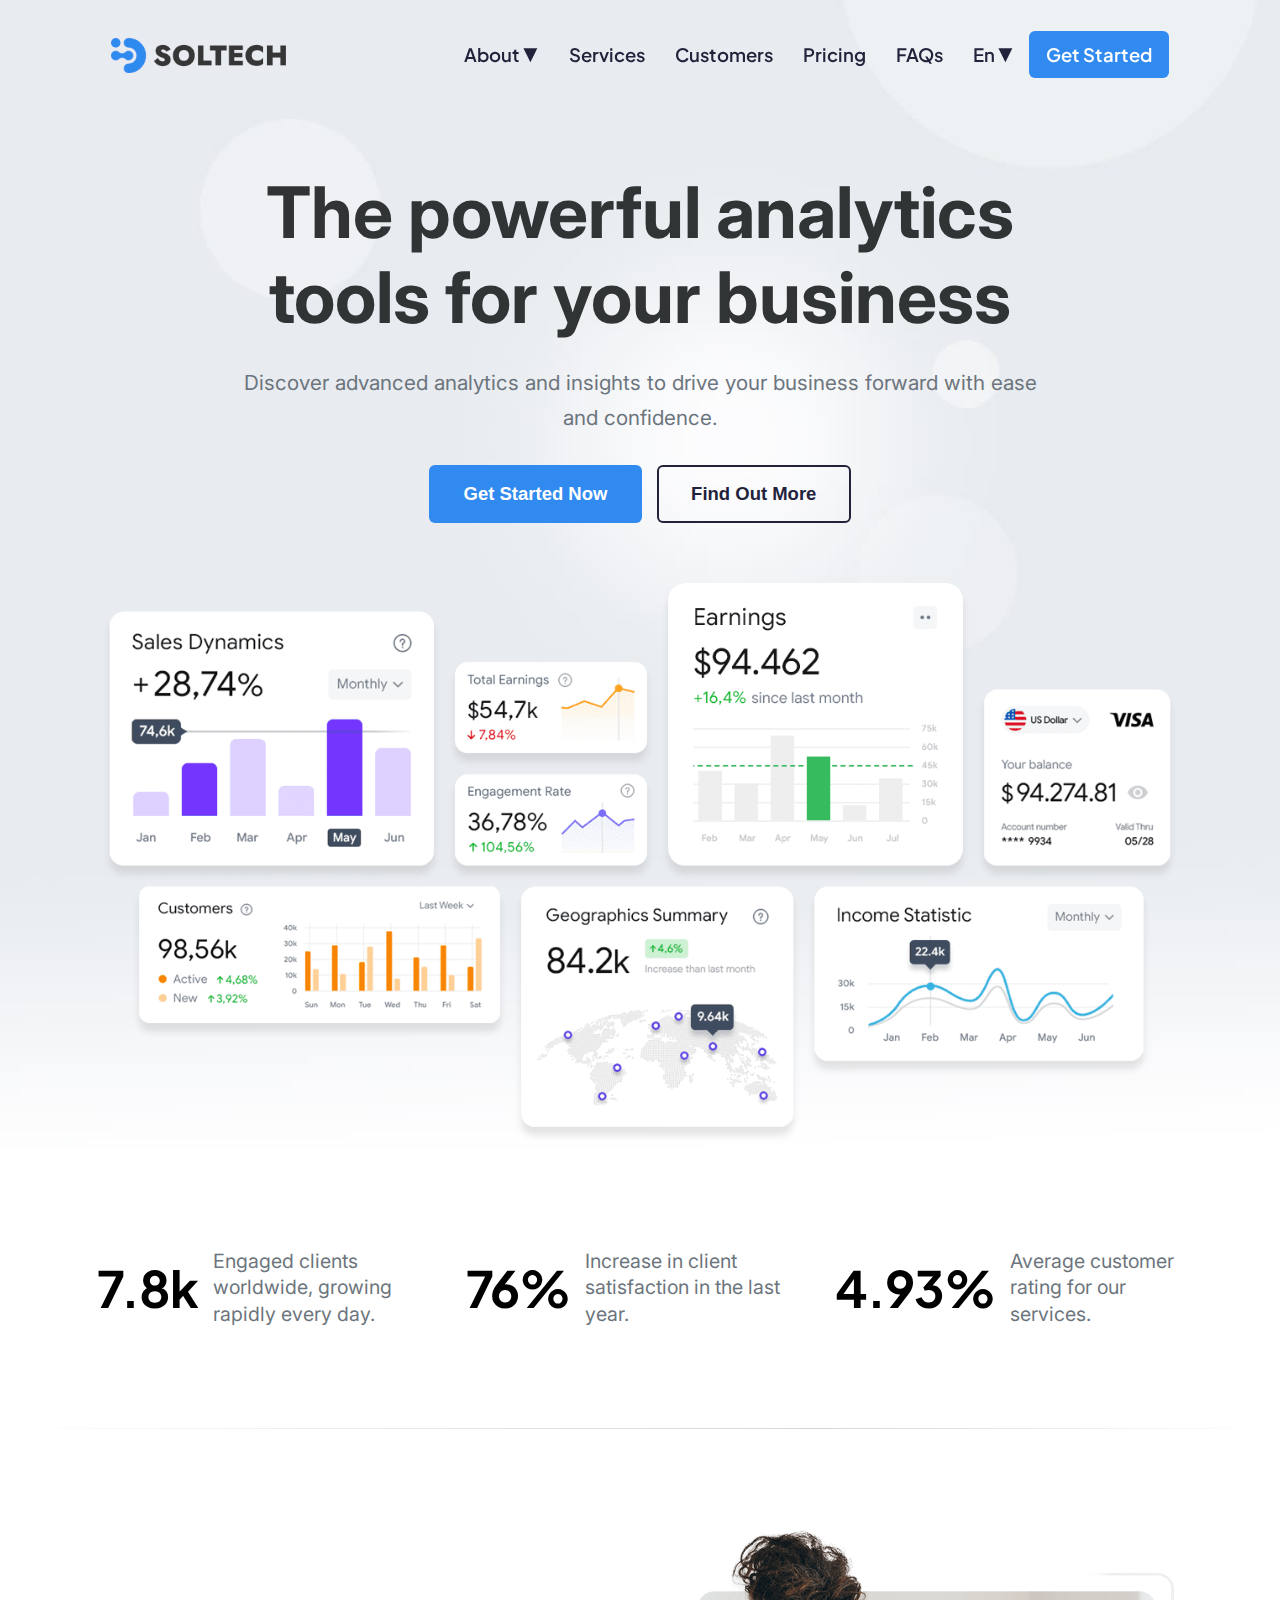
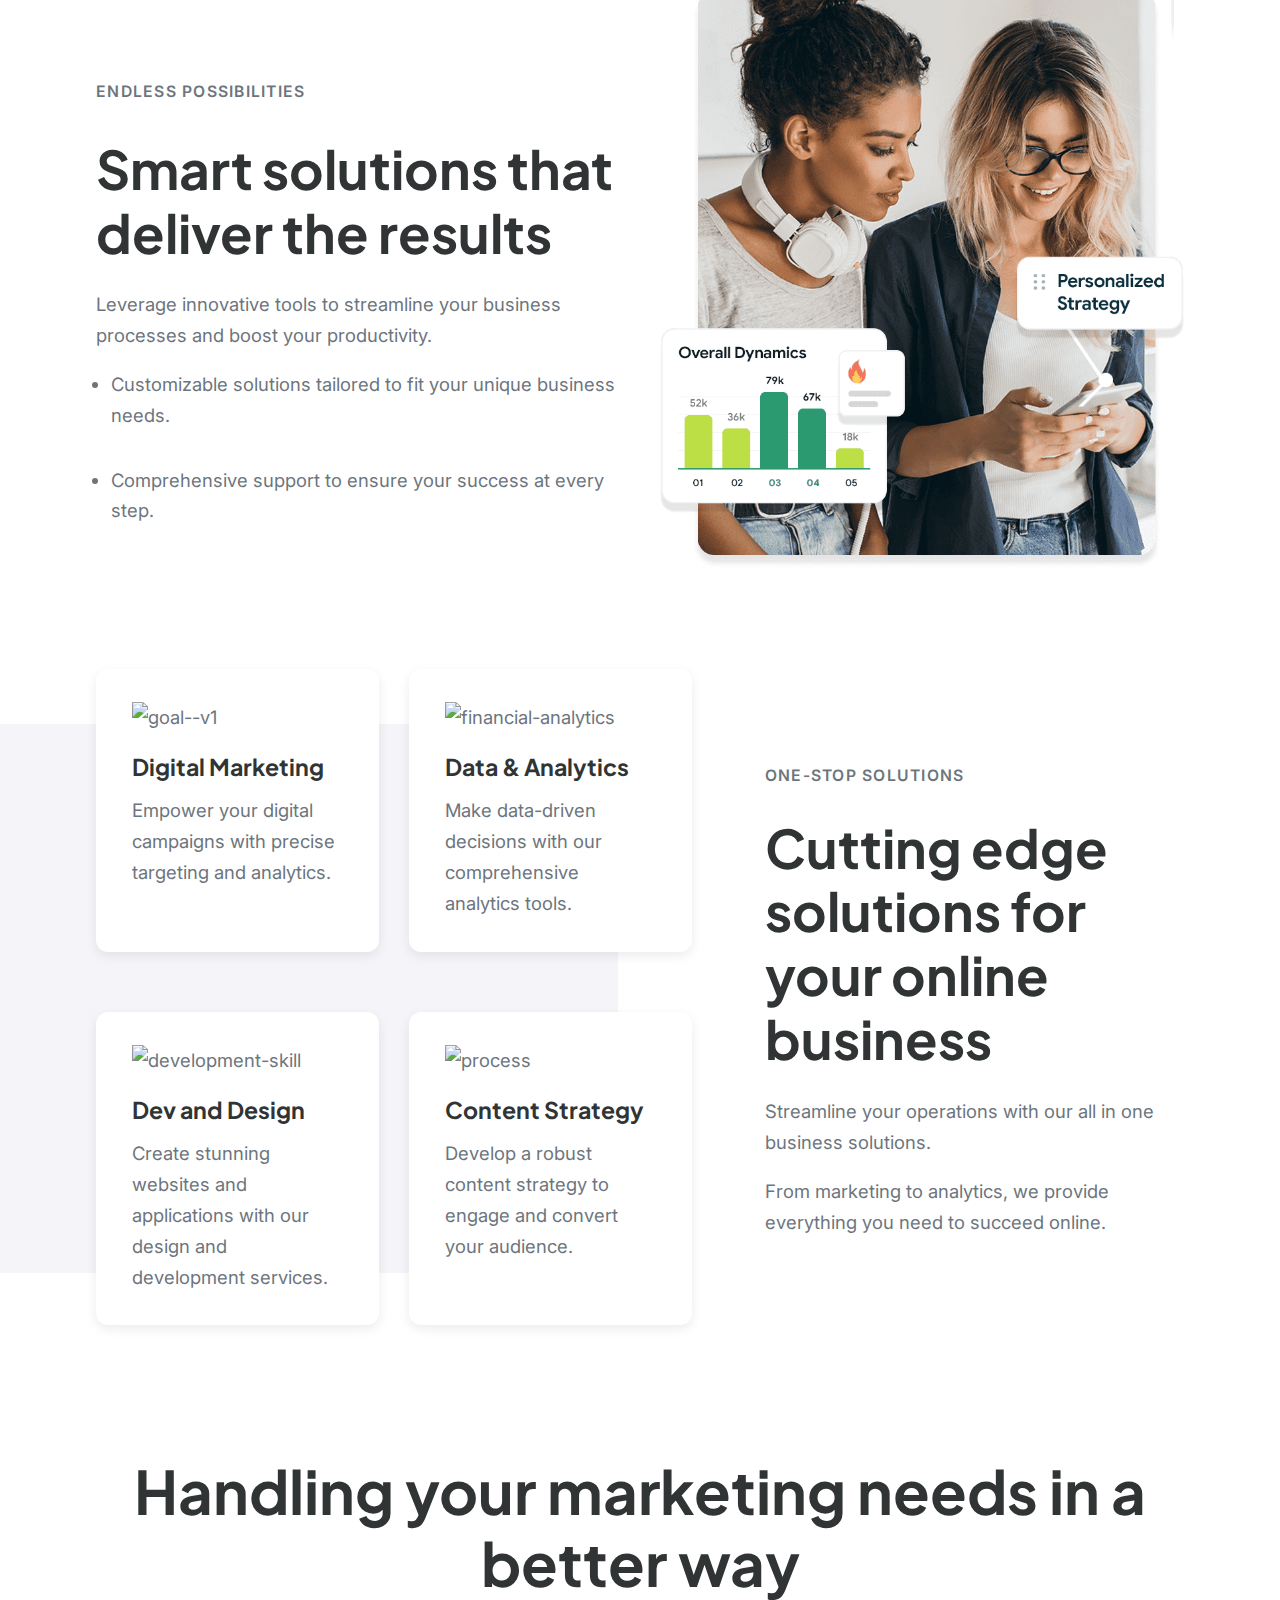
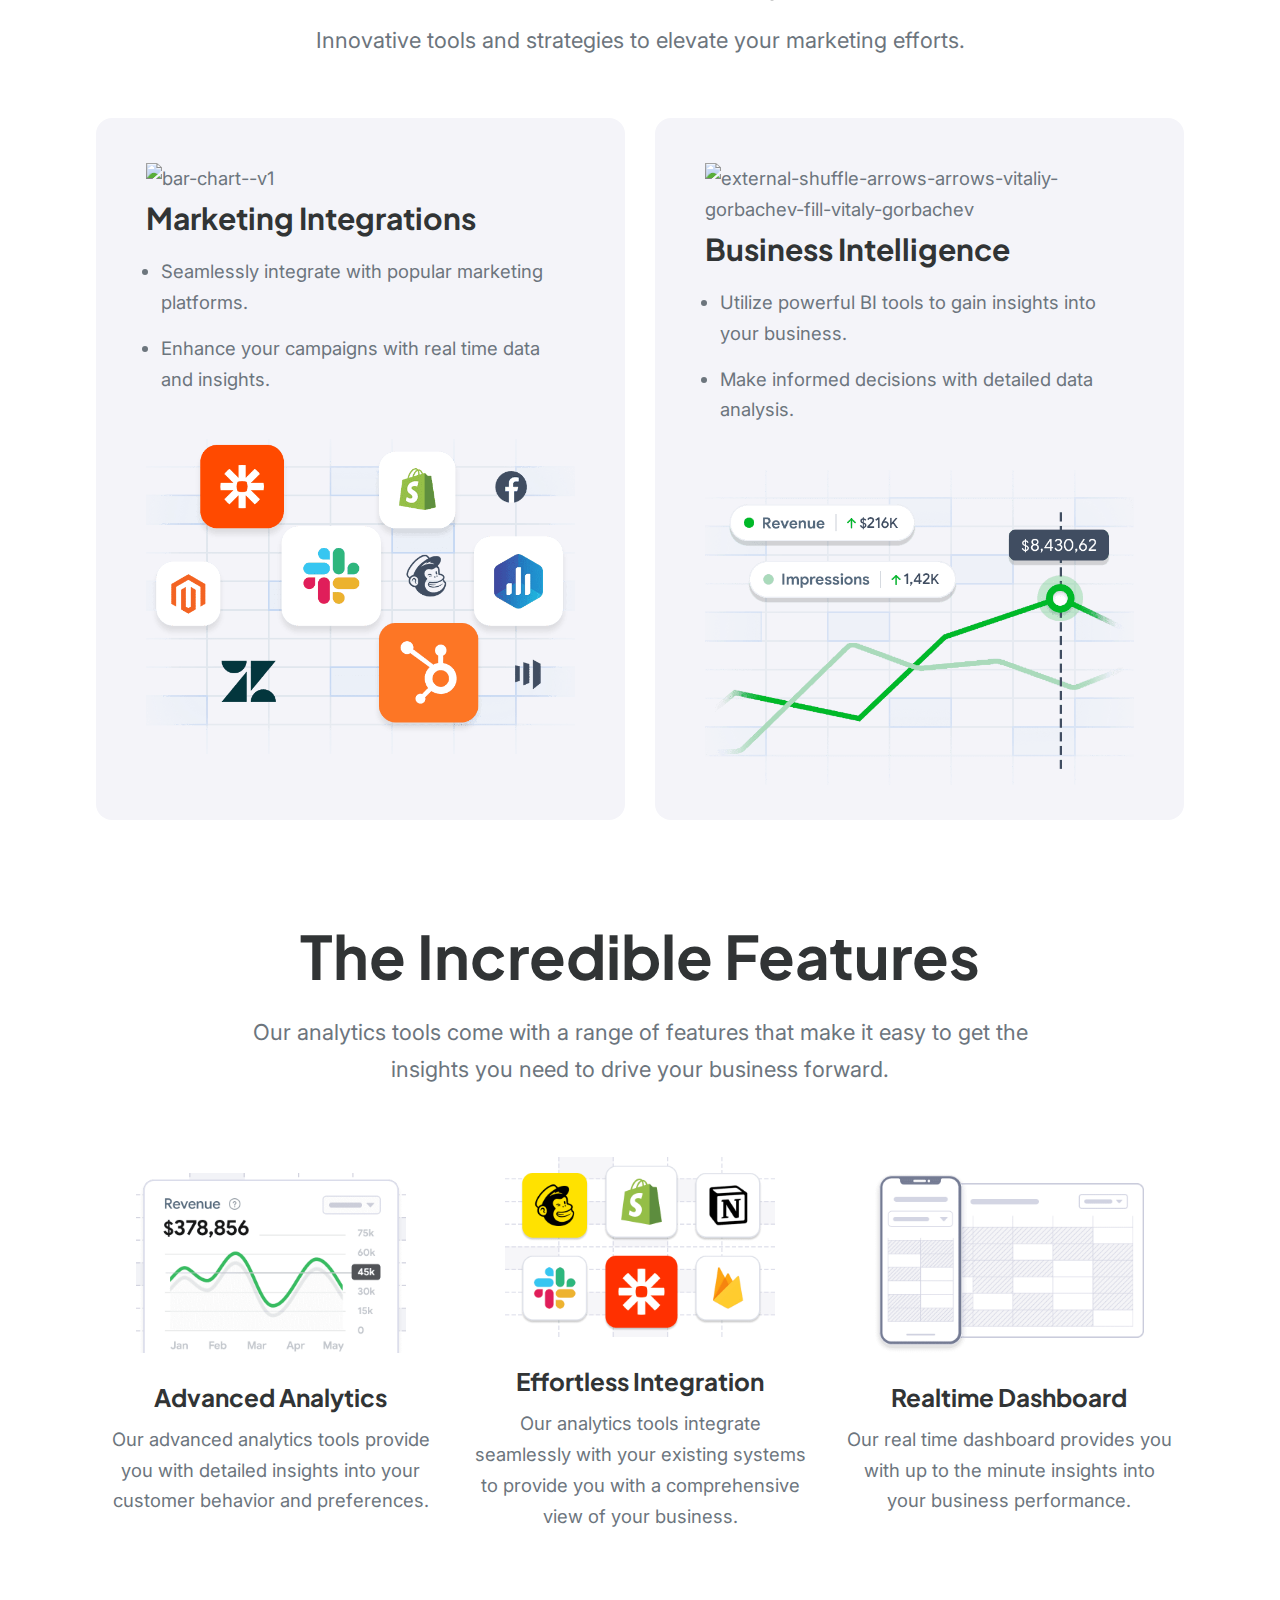
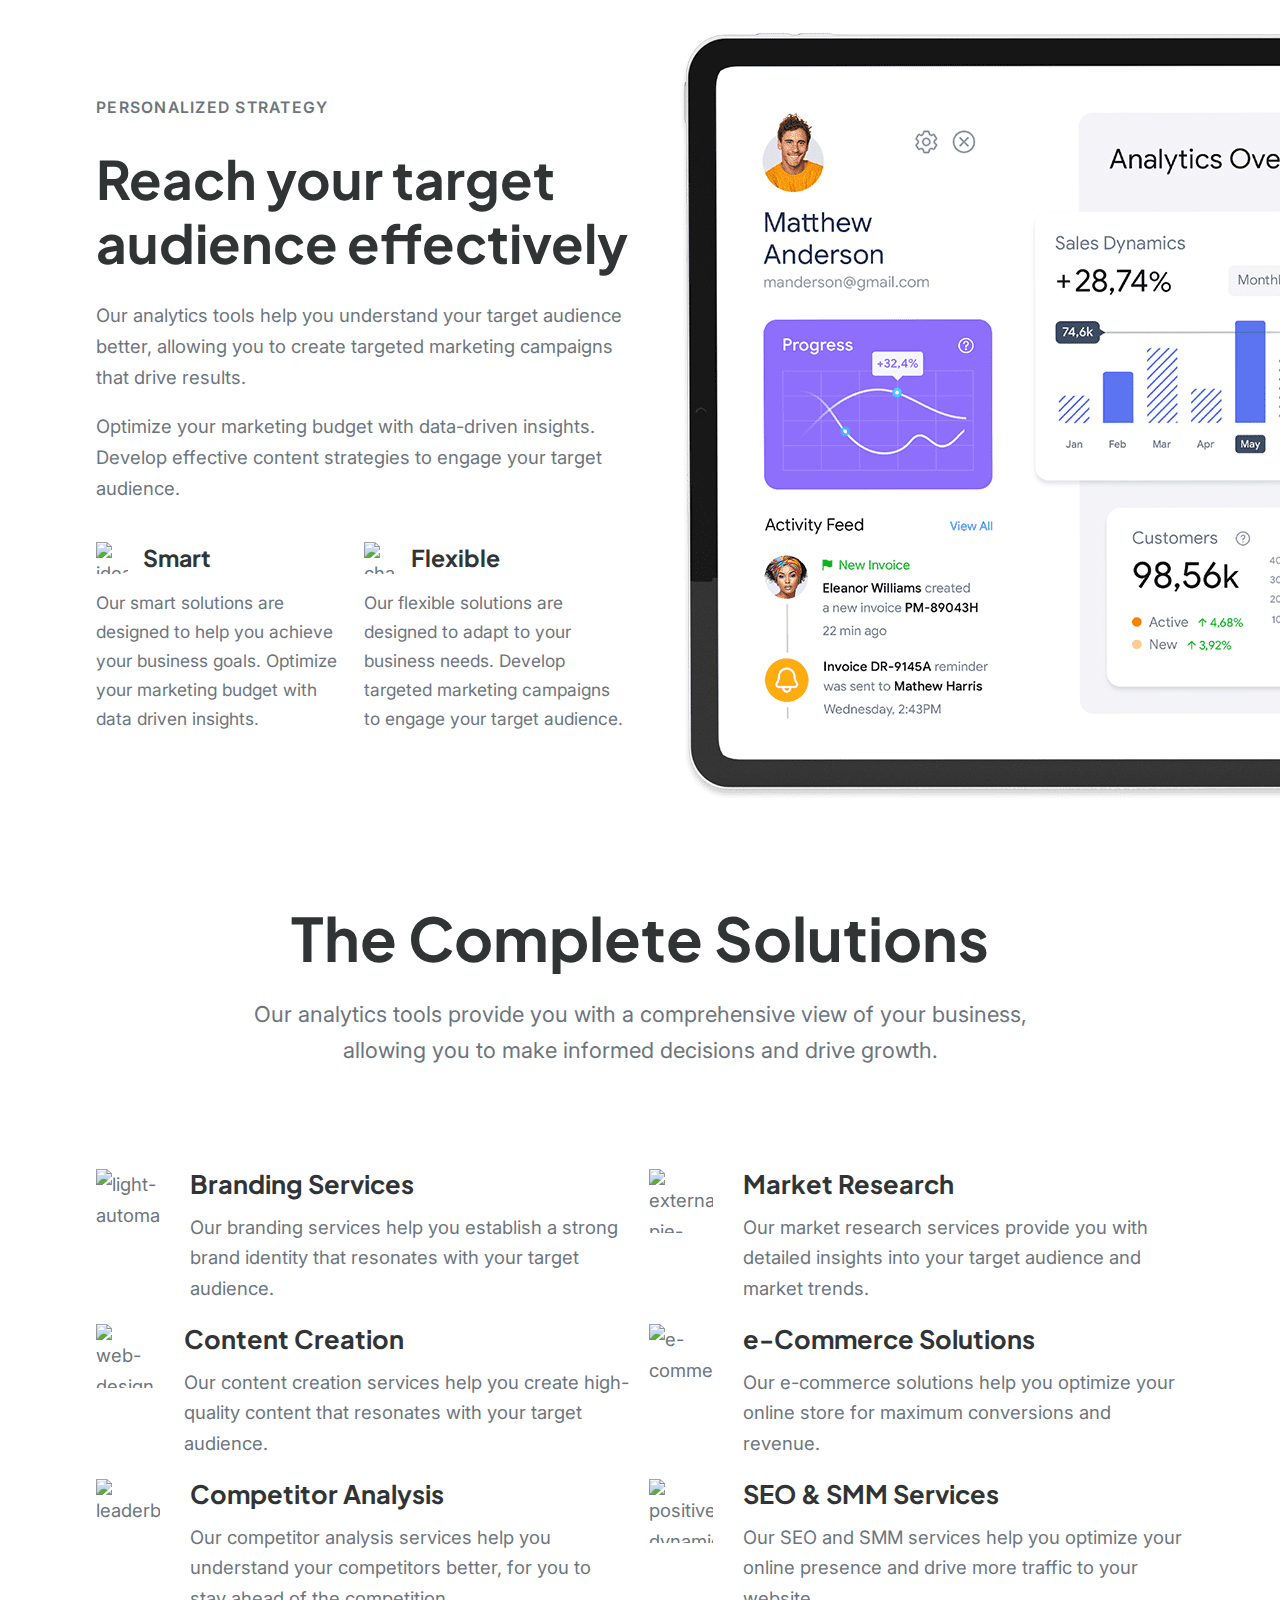
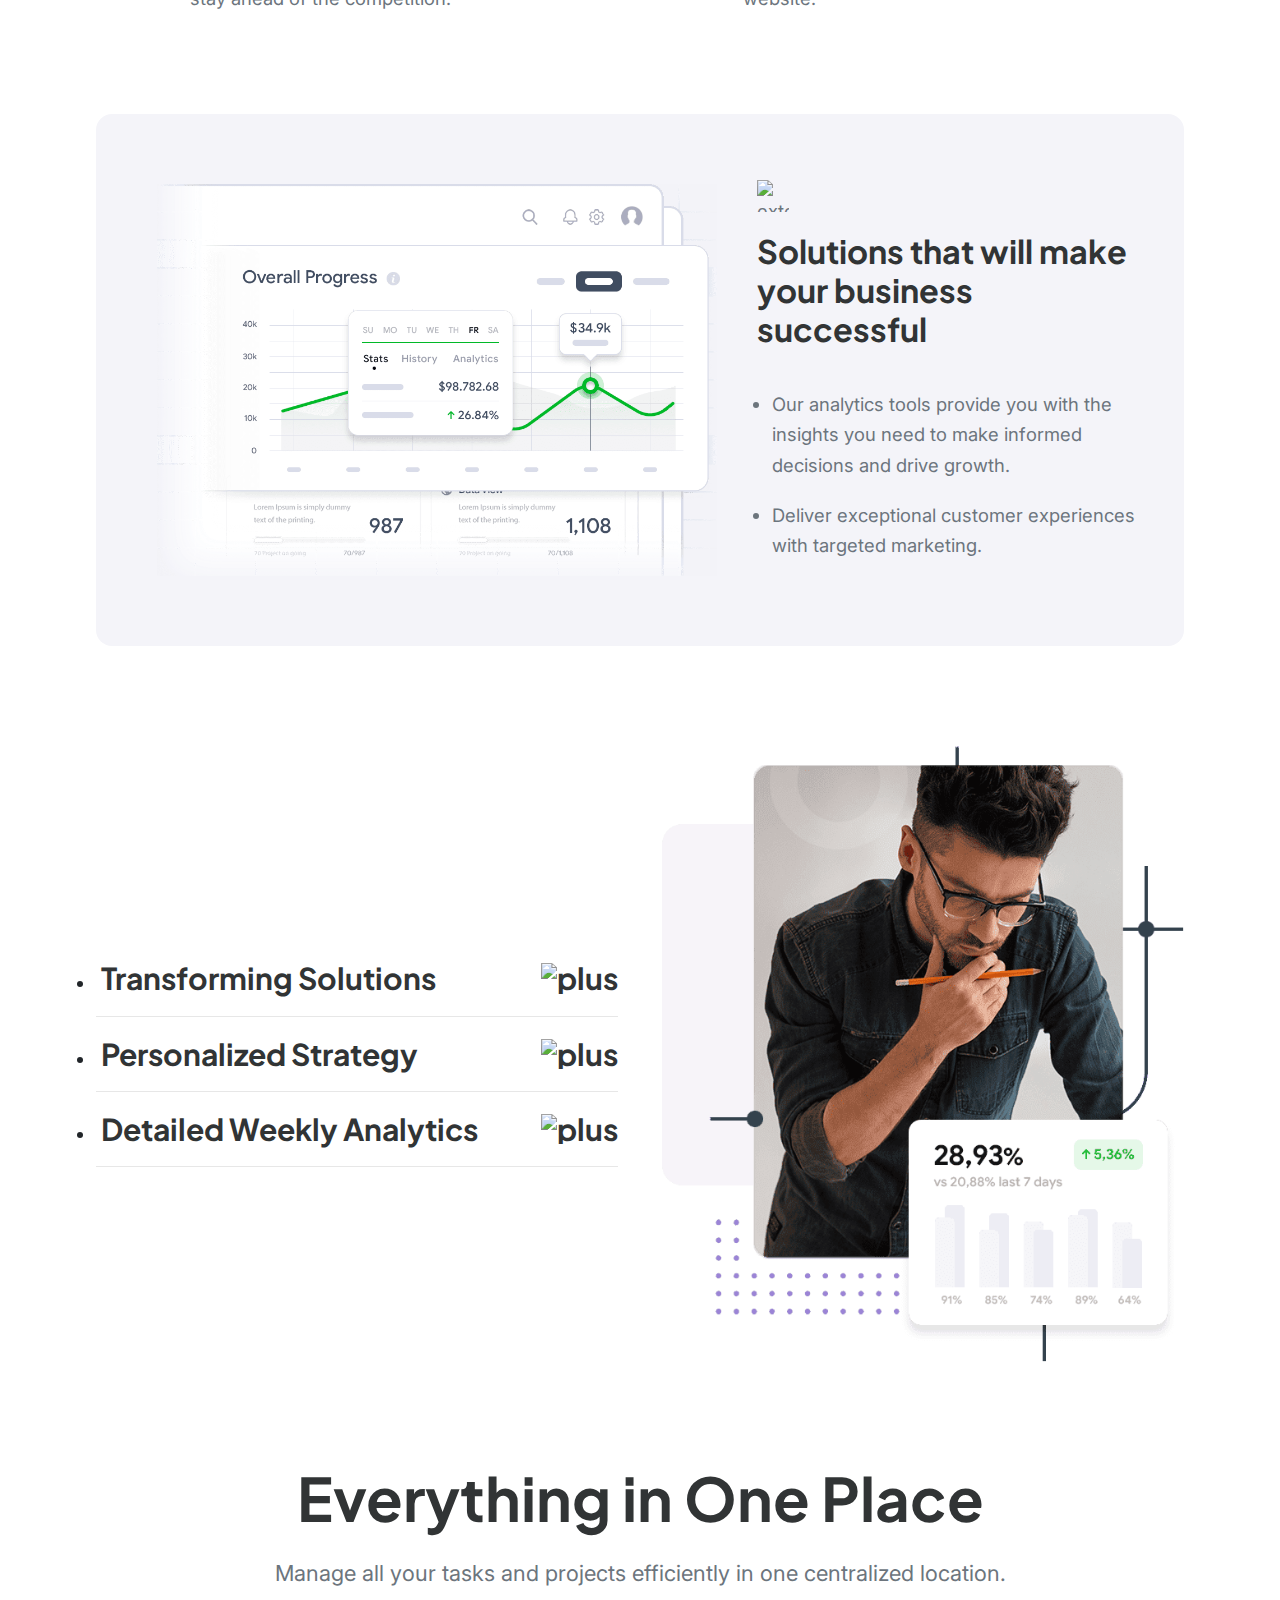
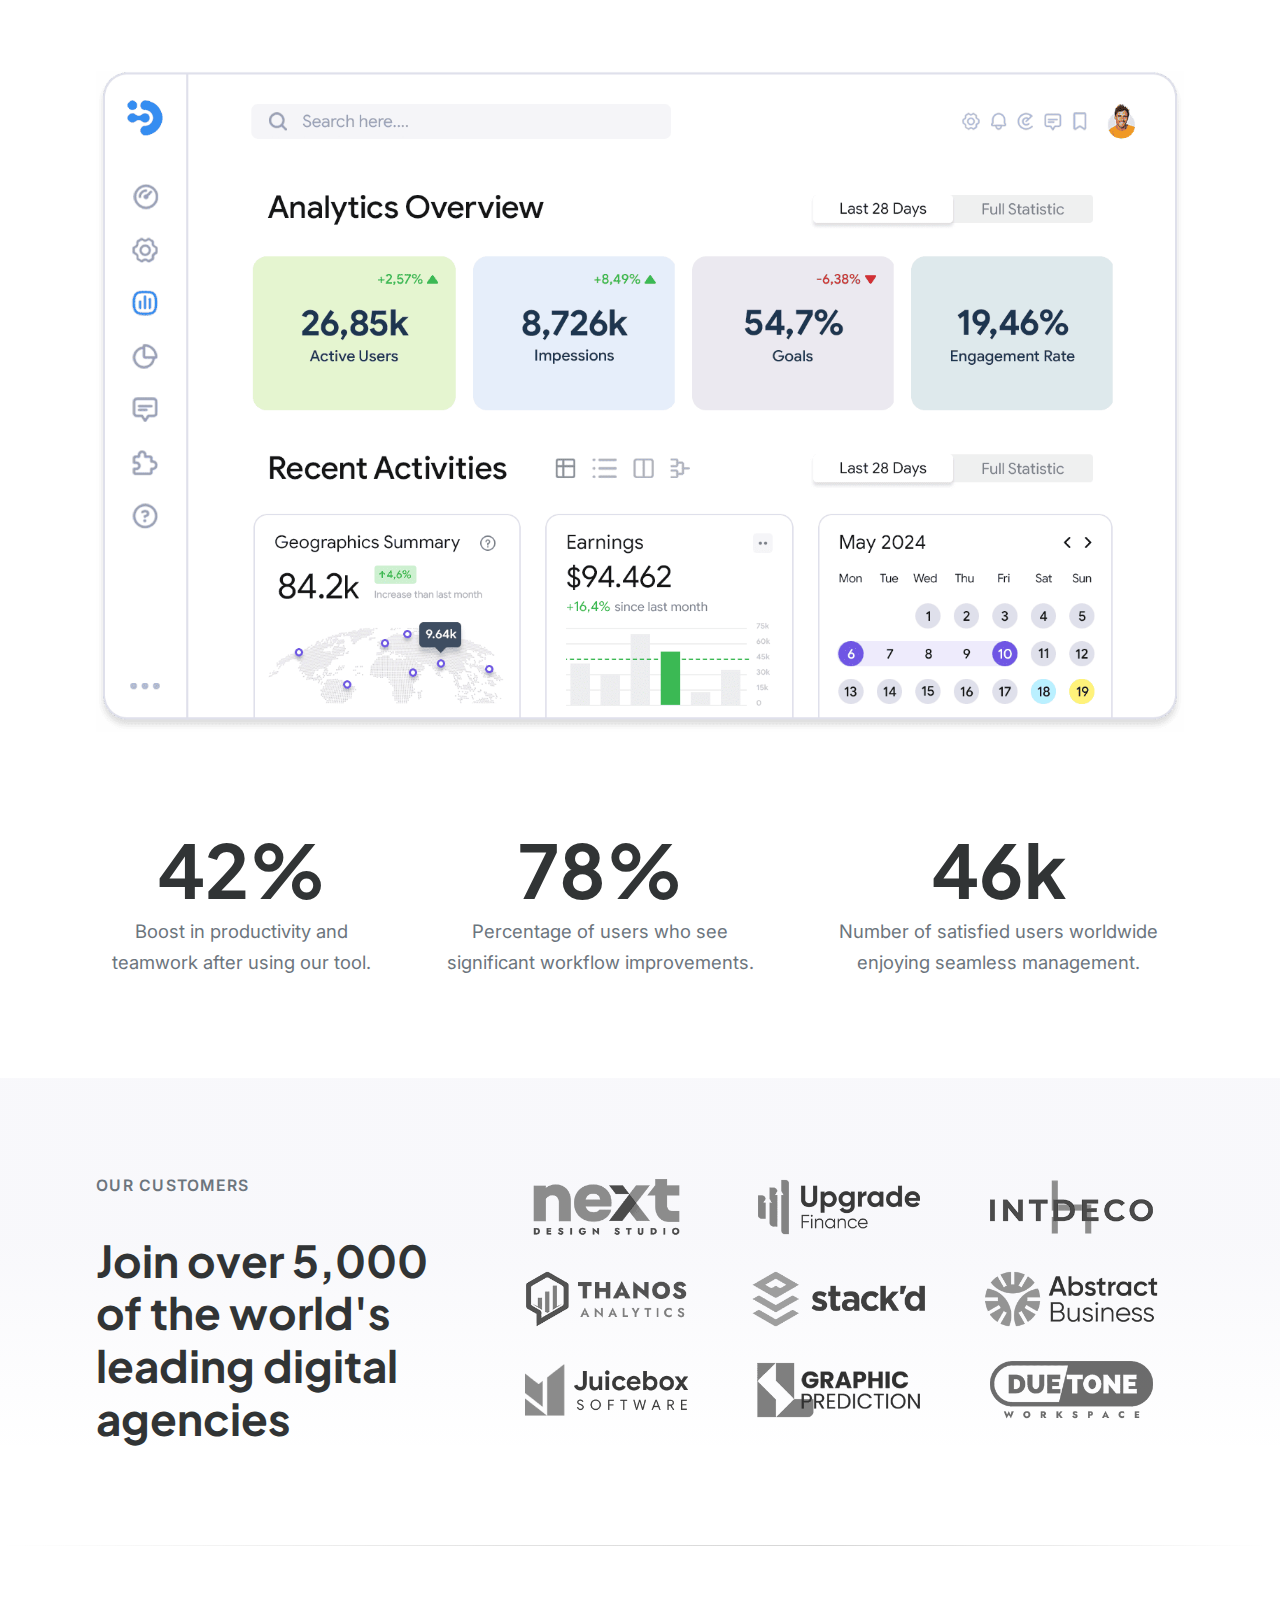
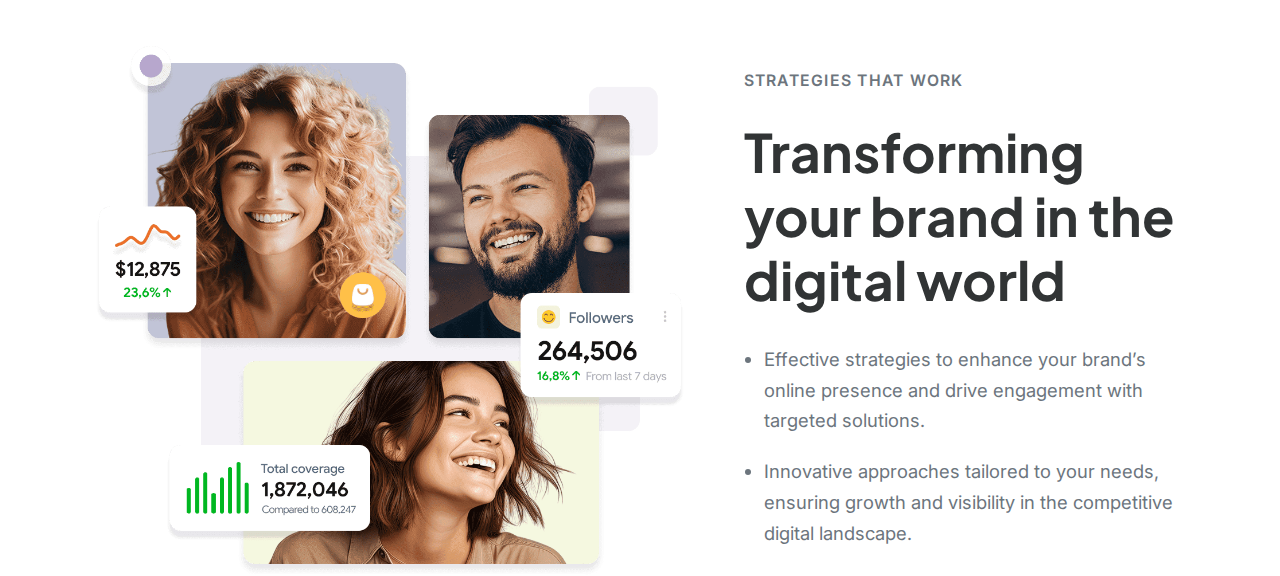
==== commit b2775ff5: "second commit" ====
--- a/basic/index.html
+++ b/basic/index.html
@@ -70,9 +70,8 @@
           </h2>
 
           <p class="hero-description">
-            Mauris donec ociis diam magnis sapien sagittis sapien ipaum tempor
-            volute gravida aliquet tortor undo aliquet magna egestas magna
-            egestas purus
+            Discover advanced analytics and insights to drive your business
+            forward with ease and confidence.
           </p>
 
           <div class="hero-buttons">
@@ -91,16 +90,20 @@
           <div class="statistic-block">
             <h2 class="statistic-number">7.8k</h2>
             <p class="statistic-text">
-              Porta justo integer and velna vitae auctor
+              Engaged clients worldwide, growing rapidly every day.
             </p>
           </div>
           <div class="statistic-block">
             <h2 class="statistic-number">76%</h2>
-            <p class="statistic-text">Ligula magna suscipit vitae and rutrum</p>
+            <p class="statistic-text">
+              Increase in client satisfaction in the last year.
+            </p>
           </div>
           <div class="statistic-block">
-            <h2 class="statistic-number">4.93</h2>
-            <p class="statistic-text">Sagittis congue augue egestas placerat</p>
+            <h2 class="statistic-number">4.93%</h2>
+            <p class="statistic-text">
+              Average customer rating for our services.
+            </p>
           </div>
         </div>
       </section>
@@ -117,23 +120,21 @@
             <h2>Smart solutions that deliver the results</h2>
 
             <p>
-              Sapien tempor sodales quaerat ipsum congue undo laoreet turpis
-              neque auctor turpis vitae dolor luctus placerat magna and ligula
-              cursus purus vitae purus an ipsum auris suscipit
+              Leverage innovative tools to streamline your business processes
+              and boost your productivity.
             </p>
 
             <ul class="features-list">
               <li>
                 <p>
-                  Tempor sapien quaerat ipsum laoreet purus and sapien dolor
-                  diam ultrice ipsum aliquam congue and dolor cursus
+                  Customizable solutions tailored to fit your unique business
+                  needs.
                 </p>
               </li>
 
               <li>
                 <p>
-                  Tempor sapien quaerat ipsum laoreet purus and sapien dolor
-                  diam ultrice ipsum aliquam congue and dolor congue
+                  Comprehensive support to ensure your success at every step.
                 </p>
               </li>
             </ul>
@@ -159,8 +160,8 @@
               />
               <h6>Digital Marketing</h6>
               <p>
-                Porta semper lacus and cursus feugiat at primis ultrice a ligula
-                auctor
+                Empower your digital campaigns with precise targeting and
+                analytics.
               </p>
             </div>
             <div class="main-features-card">
@@ -170,8 +171,8 @@
               />
               <h6>Data & Analytics</h6>
               <p>
-                Porta semper lacus and cursus feugiat at primis ultrice a ligula
-                auctor
+                Make data-driven decisions with our comprehensive analytics
+                tools.
               </p>
             </div>
             <div class="main-features-card">
@@ -181,8 +182,8 @@
               />
               <h6>Dev and Design</h6>
               <p>
-                Porta semper lacus and cursus feugiat at primis ultrice a ligula
-                auctor
+                Create stunning websites and applications with our design and
+                development services.
               </p>
             </div>
             <div class="main-features-card">
@@ -192,8 +193,8 @@
               />
               <h6>Content Strategy</h6>
               <p>
-                Porta semper lacus and cursus feugiat at primis ultrice a ligula
-                auctor
+                Develop a robust content strategy to engage and convert your
+                audience.
               </p>
             </div>
           </div>
@@ -201,18 +202,15 @@
           <div class="main-features-text">
             <span>One-Stop Solutions</span>
 
-            <h2>Cutting-edge solutions for your online business</h2>
+            <h2>Cutting edge solutions for your online business</h2>
 
             <p>
-              Sodales tempor sapien quaerat ipsum congue and undo laoreet turpis
-              neque auctor turpis vitae dolor luctus placerat magna ligula
-              cursus vitae
+              Streamline your operations with our all in one business solutions.
             </p>
 
             <p>
-              Tempor sapien sodales quaerat ipsum congue and undo laoreet turpis
-              neque auctor turpis vitae dolor luctus placerat magna ligula
-              cursus vitae egestas varius laoreet suscipit ipsum placerat magna
+              From marketing to analytics, we provide everything you need to
+              succeed online.
             </p>
           </div>
         </div>
@@ -226,7 +224,7 @@
           </h2>
 
           <p class="secondary-features-text">
-            Ligula risus auctor tempus magna feugiat lacinia fusce blandit
+            Innovative tools and strategies to elevate your marketing efforts.
           </p>
         </div>
       </section>
@@ -245,17 +243,11 @@
 
             <ul class="secondary-features-box-list">
               <li>
-                <p>
-                  Quaerat ipsum magna congue ipsum laoreet cursus placerat neque
-                  auctor purus quaerat
-                </p>
+                <p>Seamlessly integrate with popular marketing platforms.</p>
               </li>
 
               <li>
-                <p>
-                  Tempor sapien luctus egestas varius laoreet suscipit ipsum a
-                  purus sapien dolor cursus
-                </p>
+                <p>Enhance your campaigns with real time data and insights.</p>
               </li>
             </ul>
 
@@ -278,16 +270,12 @@
             <ul class="secondary-features-box-list">
               <li>
                 <p>
-                  Tempor sapien luctus egestas varius laoreet suscipit ipsum a
-                  purus sapien dolor cursus
+                  Utilize powerful BI tools to gain insights into your business.
                 </p>
               </li>
 
               <li>
-                <p>
-                  Quaerat ipsum magna congue ipsum laoreet cursus placerat neque
-                  auctor purus quaerat
-                </p>
+                <p>Make informed decisions with detailed data analysis.</p>
               </li>
             </ul>
 
@@ -306,7 +294,8 @@
           <div class="incredible-features-heading-container">
             <h2>The Incredible Features</h2>
             <p>
-              Ligula risus auctor tempus magna feugiat lacinia fusce blandit
+              Our analytics tools come with a range of features that make it
+              easy to get the insights you need to drive your business forward.
             </p>
           </div>
           <div class="incredible-features-box-container">
@@ -318,8 +307,8 @@
               />
               <h6>Advanced Analytics</h6>
               <p>
-                Egestas luctus augue undo ultrice quisque in lacus cursus
-                feugiat eget ultrice laoreet cubilia sagittis
+                Our advanced analytics tools provide you with detailed insights
+                into your customer behavior and preferences.
               </p>
             </div>
             <div class="incredible-features-box">
@@ -330,8 +319,9 @@
               />
               <h6>Effortless Integration</h6>
               <p>
-                Augue egestas luctus undo ultrice quisque in lacus cursus
-                feugiat eget ultrice sagittis cubilia laoreet
+                Our analytics tools integrate seamlessly with your existing
+                systems to provide you with a comprehensive view of your
+                business.
               </p>
             </div>
             <div class="incredible-features-box">
@@ -342,8 +332,8 @@
               />
               <h6>Realtime Dashboard</h6>
               <p>
-                Egestas luctus augue undo ultrice quisque in lacus cursus
-                feugiat eget ultrice laoreet sagittis cubilia
+                Our real time dashboard provides you with up to the minute
+                insights into your business performance.
               </p>
             </div>
           </div>
@@ -358,14 +348,14 @@
               <span>Personalized Strategy</span>
               <h2>Reach your target audience effectively</h2>
               <p>
-                Sapien tempor sodales quaerat ipsum congue undo laoreet turpis
-                neque auctor turpis vitae dolor luctus placerat magna and ligula
-                cursus purus vitae purus an ipsum auris suscipit
-              </p>
-              <p>
-                Tempor sapien sodales quaerat ipsum congue undo laoreet turpis
-                neque auctor turpis vitae dolor luctus placerat magna and ligula
-                cursus purus vitae purus ipsum suscipit auris
+                Our analytics tools help you understand your target audience
+                better, allowing you to create targeted marketing campaigns that
+                drive results.
+              </p>
+              <p>
+                Optimize your marketing budget with data-driven insights.
+                Develop effective content strategies to engage your target
+                audience.
               </p>
             </div>
             <div class="features-content-section-text-block2">
@@ -378,8 +368,9 @@
                 />
                 <h6>Smart</h6>
                 <p>
-                  Sodales sapien quaerat diam blandit purus a placerat turpis
-                  diam cubilia laoreet mauris
+                  Our smart solutions are designed to help you achieve your
+                  business goals. Optimize your marketing budget with data
+                  driven insights.
                 </p>
               </div>
               <div class="features-content-section-text-block2">
@@ -392,8 +383,9 @@
                   />
                   <h6>Flexible</h6>
                   <p>
-                    Quaerat sodales sapien diam blandit purus a placerat turpis
-                    undo cubilia mauris laoreet
+                    Our flexible solutions are designed to adapt to your
+                    business needs. Develop targeted marketing campaigns to
+                    engage your target audience.
                   </p>
                 </div>
               </div>
@@ -415,7 +407,9 @@
           <div class="features-solutions-text">
             <h2>The Complete Solutions</h2>
             <p>
-              Ligula risus auctor tempus magna feugiat lacinia fusce blandit
+              Our analytics tools provide you with a comprehensive view of your
+              business, allowing you to make informed decisions and drive
+              growth.
             </p>
           </div>
 
@@ -428,9 +422,8 @@
               <div class="features-solutions-box-sub">
                 <h5>Branding Services</h5>
                 <p>
-                  Porta semper lacus cursus feugiat a primis ligula ultrice
-                  risus an auctor tempus feugiat diam turpis impedit auctor
-                  felis and augue mauris blandit
+                  Our branding services help you establish a strong brand
+                  identity that resonates with your target audience.
                 </p>
               </div>
             </div>
@@ -442,9 +435,8 @@
               <div class="features-solutions-box-sub">
                 <h5>Market Research</h5>
                 <p>
-                  Porta semper lacus cursus feugiat a primis ligula ultrice
-                  risus an auctor tempus feugiat diam turpis impedit auctor
-                  felis and augue mauris blandit
+                  Our market research services provide you with detailed
+                  insights into your target audience and market trends.
                 </p>
               </div>
             </div>
@@ -456,9 +448,8 @@
               <div class="features-solutions-box-sub">
                 <h5>Content Creation</h5>
                 <p>
-                  Porta semper lacus cursus feugiat a primis ligula ultrice
-                  risus an auctor tempus feugiat diam turpis impedit auctor
-                  felis and augue mauris blandit
+                  Our content creation services help you create high-quality
+                  content that resonates with your target audience.
                 </p>
               </div>
             </div>
@@ -470,9 +461,8 @@
               <div class="features-solutions-box-sub">
                 <h5>e-Commerce Solutions</h5>
                 <p>
-                  Porta semper lacus cursus feugiat a primis ligula ultrice
-                  risus an auctor tempus feugiat diam turpis impedit auctor
-                  felis and augue mauris blandit
+                  Our e-commerce solutions help you optimize your online store
+                  for maximum conversions and revenue.
                 </p>
               </div>
             </div>
@@ -484,9 +474,8 @@
               <div class="features-solutions-box-sub">
                 <h5>Competitor Analysis</h5>
                 <p>
-                  Porta semper lacus cursus feugiat a primis ligula ultrice
-                  risus an auctor tempus feugiat diam turpis impedit auctor
-                  felis and augue mauris blandit
+                  Our competitor analysis services help you understand your
+                  competitors better, for you to stay ahead of the competition.
                 </p>
               </div>
             </div>
@@ -498,9 +487,8 @@
               <div class="features-solutions-box-sub">
                 <h5>SEO & SMM Services</h5>
                 <p>
-                  Porta semper lacus cursus feugiat a primis ligula ultrice
-                  risus an auctor tempus feugiat diam turpis impedit auctor
-                  felis and augue mauris blandit
+                  Our SEO and SMM services help you optimize your online
+                  presence and drive more traffic to your website.
                 </p>
               </div>
             </div>
@@ -525,15 +513,15 @@
             <ul>
               <li>
                 <p>
-                  Tempor sapien quaerat ociis laoreet ipsum purus and sapien
-                  dolor ultrice semper undo aliquam congue purus and pretium
+                  Our analytics tools provide you with the insights you need to
+                  make informed decisions and drive growth.
                 </p>
               </li>
 
               <li>
                 <p>
-                  Cursus purus suscipit vitae egestas augue volute placerat undo
-                  vitae ultrice sapien
+                  Deliver exceptional customer experiences with targeted
+                  marketing.
                 </p>
               </li>
             </ul>
@@ -561,15 +549,14 @@
 
                 <div class="features-progress-content-accordion-item-panel">
                   <p>
-                    Tempor sapien sodales quaerat ipsum congue undo laoreet
-                    turpis neque auctor turpis vitae dolor luctus placerat magna
-                    and ligula cursus purus vitae purus an ipsum suscipit auris
+                    Our analytics tools help you transform your business by
+                    providing you with actionable insights and data driven
+                    recommendations.
                   </p>
 
                   <p>
-                    Sapien tempor sodales quaerat ipsum congue undo laoreet
-                    turpis neque auctor turpis vitae dolor luctus placerat magna
-                    and ligula cursus purus vitae purus an ipsum auris suscipit
+                    Enhance operational efficiency with streamlined processes.
+                    Craft personalized strategies to engage your audience.
                   </p>
                 </div>
               </li>
@@ -589,14 +576,14 @@
 
                 <div class="features-progress-content-accordion-item-panel">
                   <p>
-                    Tempor sapien quaerat ipsum laoreet purus and sapien dolor
-                    diam ultrice ipsum aliquam congue and dolor cursus dolor
-                    cursus purus congue an ipsum purus sapien blandit
+                    Our analytics tools provide you with a personalized strategy
+                    that is tailored to your business needs and goals.
                   </p>
 
                   <p>
-                    Tempor sapien quaerat ipsum laoreet purus and sapien dolor
-                    diam ultrice ipsum aliquam congue and dolor cursus
+                    Identify new business opportunities through market research
+                    and competitor analysis. Develop effective content
+                    strategies to engage your target audience.
                   </p>
                 </div>
               </li>
@@ -616,10 +603,9 @@
 
                 <div class="features-progress-content-accordion-item-panel">
                   <p>
-                    Tempor sapien sodales quaerat ipsum congue undo laoreet
-                    turpis neque auctor turpis vitae dolor luctus placerat magna
-                    and ligula cursus purus vitae purus an ipsum suscipit auris
-                    diam dapibus libero at fusce blandit neque sagittis
+                    Our detailed weekly analytics reports provide you with a
+                    comprehensive view of your business performance, allowing
+                    you to make informed decisions and drive growth.
                   </p>
                 </div>
               </li>
@@ -632,6 +618,103 @@
               alt="feat-progress-content"
               class="features-progress-content-img"
             />
+          </div>
+        </div>
+      </section>
+
+      <!-- Features Video Content Section -->
+      <section class="features-video-content-section">
+        <div class="features-video-content-container">
+          <div class="features-video-content-text">
+            <h2>Everything in One Place</h2>
+            <p>
+              Manage all your tasks and projects efficiently in one centralized
+              location.
+            </p>
+          </div>
+
+          <div class="features-video-content-video">
+            <img
+              src="images/feat-video-content.svg"
+              alt="feat-video-content"
+              class="features-video-content-img"
+            />
+          </div>
+        </div>
+      </section>
+
+      <!-- Features Statistics Second Section -->
+      <section class="features-statistics-second-section">
+        <div class="features-statistics-second-container">
+          <div class="features-statistics-second-block">
+            <h2>42%</h2>
+            <p>Boost in productivity and teamwork after using our tool.</p>
+          </div>
+
+          <div class="features-statistics-second-block">
+            <h2>78%</h2>
+            <p>
+              Percentage of users who see significant workflow improvements.
+            </p>
+          </div>
+
+          <div class="features-statistics-second-block">
+            <h2>46k</h2>
+            <p>
+              Number of satisfied users worldwide enjoying seamless management.
+            </p>
+          </div>
+        </div>
+      </section>
+
+      <!-- Features Customers Section -->
+      <section class="features-customers-section">
+        <div class="features-customers-container">
+          <div class="features-customers-text">
+            <span>Our customers</span>
+            <h3>Join over 5,000 of the world's leading digital agencies</h3>
+          </div>
+
+          <div class="features-customers-imgs">
+            <img src="images/brand-1.png" alt="brand-1" />
+            <img src="images/brand-2.png" alt="brand-2" />
+            <img src="images/brand-3.png" alt="brand-3" />
+            <img src="images/brand-4.png" alt="brand-4" />
+            <img src="images/brand-5.png" alt="brand-5" />
+            <img src="images/brand-6.png" alt="brand-6" />
+            <img src="images/brand-7.png" alt="brand-7" />
+            <img src="images/brand-8.png" alt="brand-8" />
+            <img src="images/brand-9.png" alt="brand-9" />
+          </div>
+        </div>
+      </section>
+
+      <!-- Divider Line -->
+      <hr class="divider" />
+
+      <!-- Features Works Section -->
+      <section class="features-works-section">
+        <div class="features-works-container">
+          <div class="features-works-img-container">
+            <img src="images/feats-work.png" alt="feats-work" />
+          </div>
+          <div class="features-works-text-container">
+            <span>Strategies That Work</span>
+            <h2>Transforming your brand in the digital world</h2>
+            <ul class="features-works-list">
+              <li class="features-works-list-item">
+                <p>
+                  Effective strategies to enhance your brand’s online presence
+                  and drive engagement with targeted solutions.
+                </p>
+              </li>
+              <li class="features-works-list-item">
+                <p>
+                  Innovative approaches tailored to your needs, ensuring growth
+                  and visibility in the competitive digital landscape.
+                </p>
+              </li>
+            </ul>
           </div>
         </div>
       </section>
--- a/basic/style.css
+++ b/basic/style.css
@@ -282,6 +282,15 @@
   display: flex;
   justify-content: space-evenly;
   align-items: center;
+  gap: 2rem;
+}
+
+.statistic-block {
+  flex: 0 1 32%;
+  display: flex;
+  justify-content: space-evenly;
+  align-items: center;
+  gap: 1.5rem;
 }
 
 .statistic-number {
@@ -289,23 +298,13 @@
   font-size: 5.0112rem;
   font-weight: 700;
   line-height: 5.0112rem;
-  text-align: center;
   letter-spacing: -1px;
 }
 
 .statistic-text {
   color: var(--gray);
-  /* width: 24.7838rem; */
   font-size: 1.9652rem;
   line-height: 2.65302rem;
-  text-align: start;
-}
-
-.statistic-block {
-  display: flex;
-  justify-content: space-evenly;
-  align-items: center;
-  gap: 1.5rem;
 }
 
 /* ***** FEATURES SECTION ***** */
@@ -332,7 +331,7 @@
   font-weight: 600;
   letter-spacing: 1.25px;
   text-transform: uppercase;
-  display: block; /* Changed from inline-block for consistent spacing */
+  display: block;
   margin-bottom: 3.2rem;
 }
 
@@ -974,7 +973,233 @@
   vertical-align: middle;
 }
 
+/* ***** Features Video Content Section ***** */
+
+.features-video-content-section {
+  padding-top: 10rem;
+  color: #6c757d;
+  font-size: 1.8496rem;
+  font-weight: 400;
+  line-height: 3.08254rem;
+  text-align: start;
+}
+
+.features-video-content-container {
+  width: 85%;
+  margin: 0 auto;
+  display: flex;
+  flex-direction: column;
+  align-items: center;
+  gap: 8rem;
+}
+
+.features-video-content-text {
+  display: flex;
+  flex-direction: column;
+  gap: 2rem;
+  align-items: center;
+}
+
+.features-video-content-text h2 {
+  color: #313435;
+  font-family: var(--font-heading);
+  font-size: 6.0112rem;
+  font-weight: 700;
+  line-height: 7.21344rem;
+}
+
+.features-video-content-text p {
+  font-size: 2.1964rem;
+  font-weight: 400;
+  line-height: 3.66052rem;
+}
+
+.features-video-content-video {
+  flex: 0 1 auto;
+  width: 100%;
+}
+
+.features-video-content-img {
+  width: 100%;
+  height: auto;
+  vertical-align: middle;
+}
+
+/* ***** Features Statistics Second Section ***** */
+
+.features-statistics-second-section {
+  padding-top: 10rem;
+  color: #6c757d;
+  font-size: 1.8496rem;
+  font-weight: 400;
+  line-height: 3.08254rem;
+  text-align: center;
+}
+
+.features-statistics-second-container {
+  width: 85%;
+  margin: 0 auto;
+  display: flex;
+  justify-content: space-evenly;
+  align-items: center;
+  gap: 4rem;
+}
+
+.features-statistics-second-block {
+  display: flex;
+  flex-direction: column;
+  align-items: center;
+  gap: 1rem;
+}
+
+.features-statistics-second-block h2 {
+  color: #313435;
+  font-family: var(--font-heading);
+  font-size: 7.3984rem;
+  font-weight: 700;
+  line-height: 7.3984rem;
+}
+
+.features-statistics-second-block p {
+  font-size: 1.8496rem;
+  font-weight: 400;
+  line-height: 3.08254rem;
+}
+
+/* ***** Features Customers Section ***** */
+
+.features-customers-section {
+  margin: 10rem 0;
+  padding-top: 10rem;
+  color: #6c757d;
+  font-size: 1.8496rem;
+  font-weight: 400;
+  line-height: 3.08254rem;
+  background-image: linear-gradient(
+    180deg,
+    rgba(246, 246, 250, 0.75) 45%,
+    rgba(246, 246, 250, 0.03) 100%
+  );
+}
+
+.features-customers-container {
+  width: 85%;
+  margin: 0 auto;
+  display: flex;
+  gap: 6rem;
+}
+
+.features-customers-text {
+  flex: 0 1 48%;
+  display: flex;
+  flex-direction: column;
+  gap: 4rem;
+  text-align: start;
+}
+
+.features-customers-text span {
+  color: #6c757d;
+  font-size: 1.57216rem;
+  letter-spacing: 1.25px;
+  font-weight: 600;
+  line-height: 1.57216rem;
+  text-transform: uppercase;
+}
+
+.features-customers-text h3 {
+  color: #313435;
+  font-family: var(--font-heading);
+  font-size: 4.3928rem;
+  font-weight: 700;
+  line-height: 5.27136rem;
+}
+
+.features-customers-imgs {
+  display: grid;
+  grid-template-columns: repeat(3, 1fr);
+  gap: 0.8rem;
+  align-items: center;
+}
+
+.features-customers-imgs img {
+  max-width: 100%;
+  height: auto;
+  vertical-align: middle;
+  padding: 0 2.5rem 2.5rem;
+}
+
+/* ***** Features Works Section ***** */
+
+.features-works-section {
+  padding-top: 10rem;
+  color: #6c757d;
+  font-size: 1.8496rem;
+  font-weight: 400;
+  line-height: 3.08254rem;
+}
+
+.features-works-container {
+  width: 85%;
+  margin: 0 auto;
+  display: flex;
+  align-items: center;
+  gap: 6rem;
+}
+
+.features-works-img-container {
+  flex: 0 1 54%;
+}
+
+.features-works-img-container img {
+  max-width: 100%;
+  height: auto;
+  vertical-align: middle;
+}
+
+.features-works-text-container {
+  flex: 0 1 40%;
+  display: flex;
+  flex-direction: column;
+  gap: 3.2rem;
+  text-align: start;
+}
+
+.features-works-text-container span {
+  color: #6c757d;
+  font-size: 1.57216rem;
+  letter-spacing: 1.25px;
+  font-weight: 600;
+  line-height: 1.57216rem;
+  text-transform: uppercase;
+}
+
+.features-works-text-container h2 {
+  color: #313435;
+  font-family: var(--font-heading);
+  font-size: 5.3176rem;
+  font-weight: 700;
+  line-height: 6.38112rem;
+}
+
+.features-works-list {
+  font-size: 1.8496rem;
+  font-weight: 400;
+  line-height: 3.08254rem;
+  list-style-type: disc;
+
+  display: flex;
+  flex-direction: column;
+  gap: 2rem;
+  margin-left: 2rem;
+}
+
+.features-works-list-item {
+  flex: 0 1 auto;
+}
+
+/* ******************** */
 /* ***** Media Queries ***** */
+/* ******************** */
 
 @media (max-width: 1200px) {
   html {
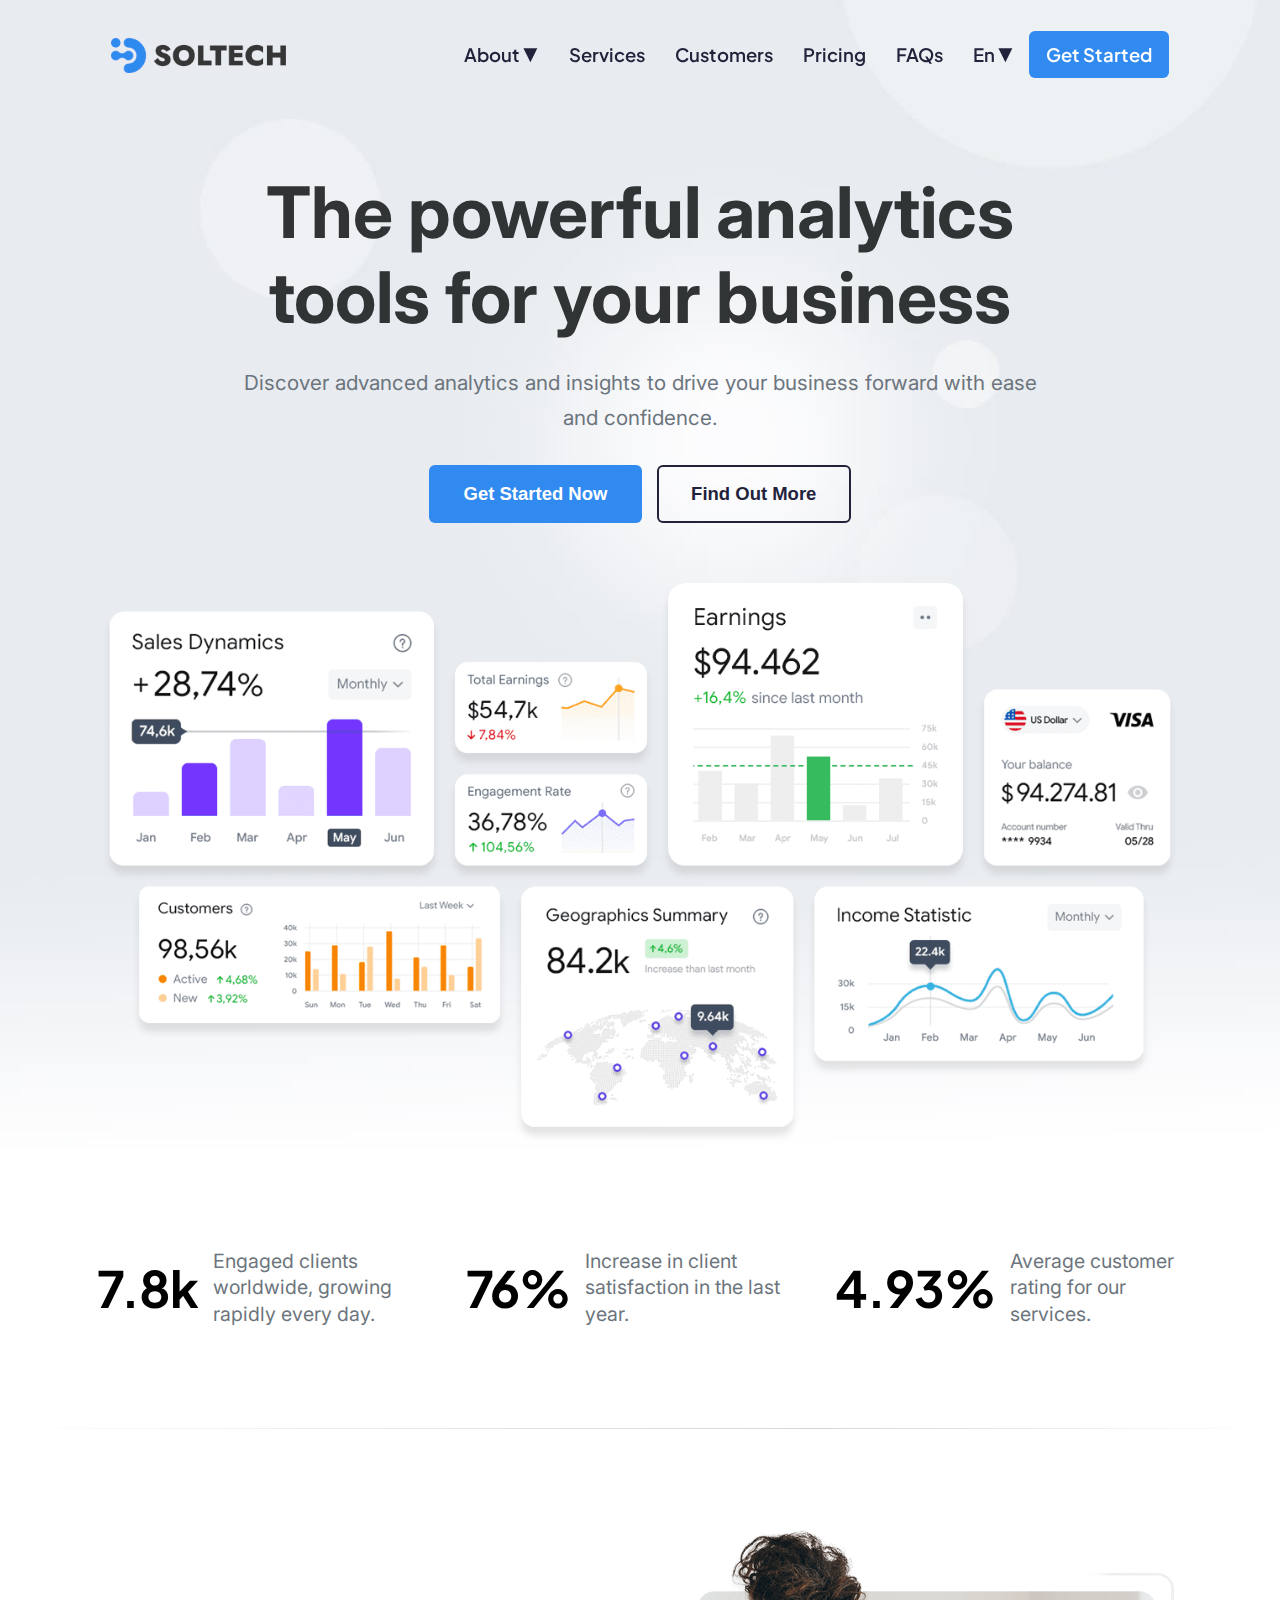
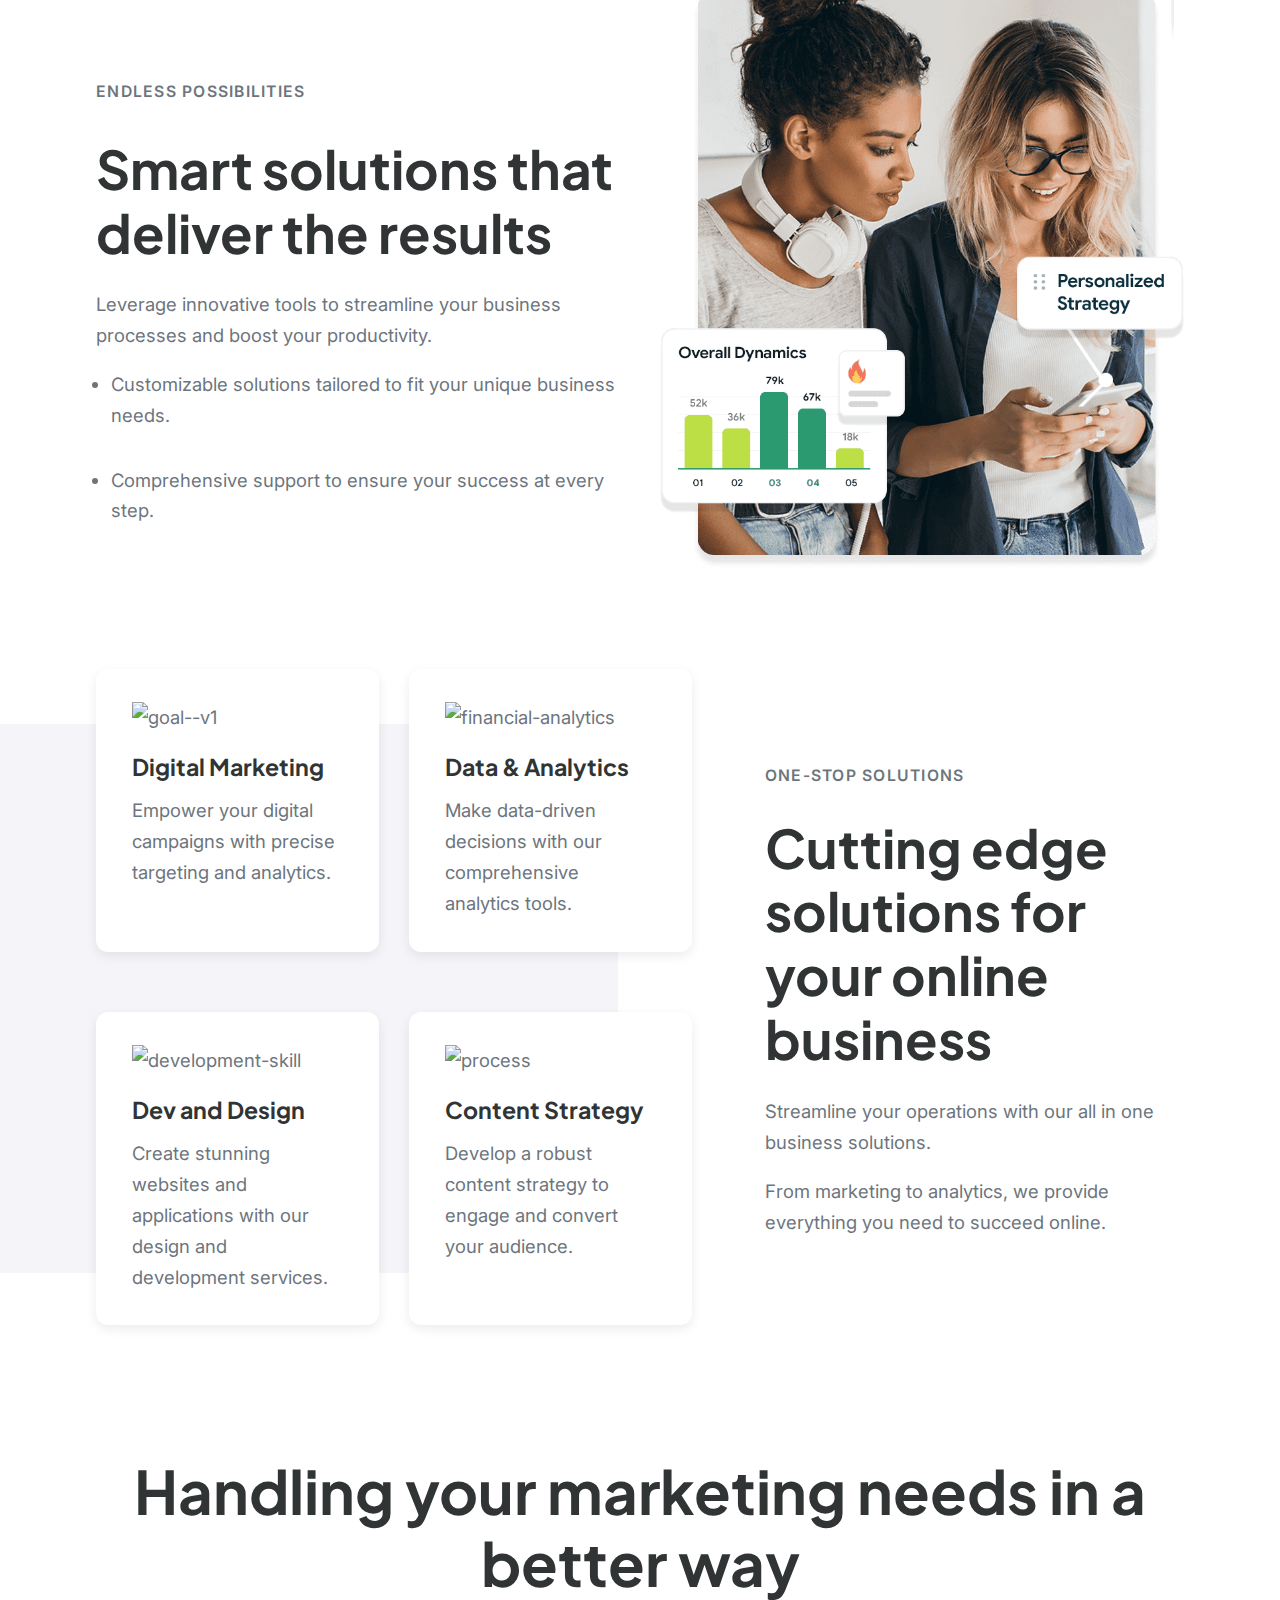
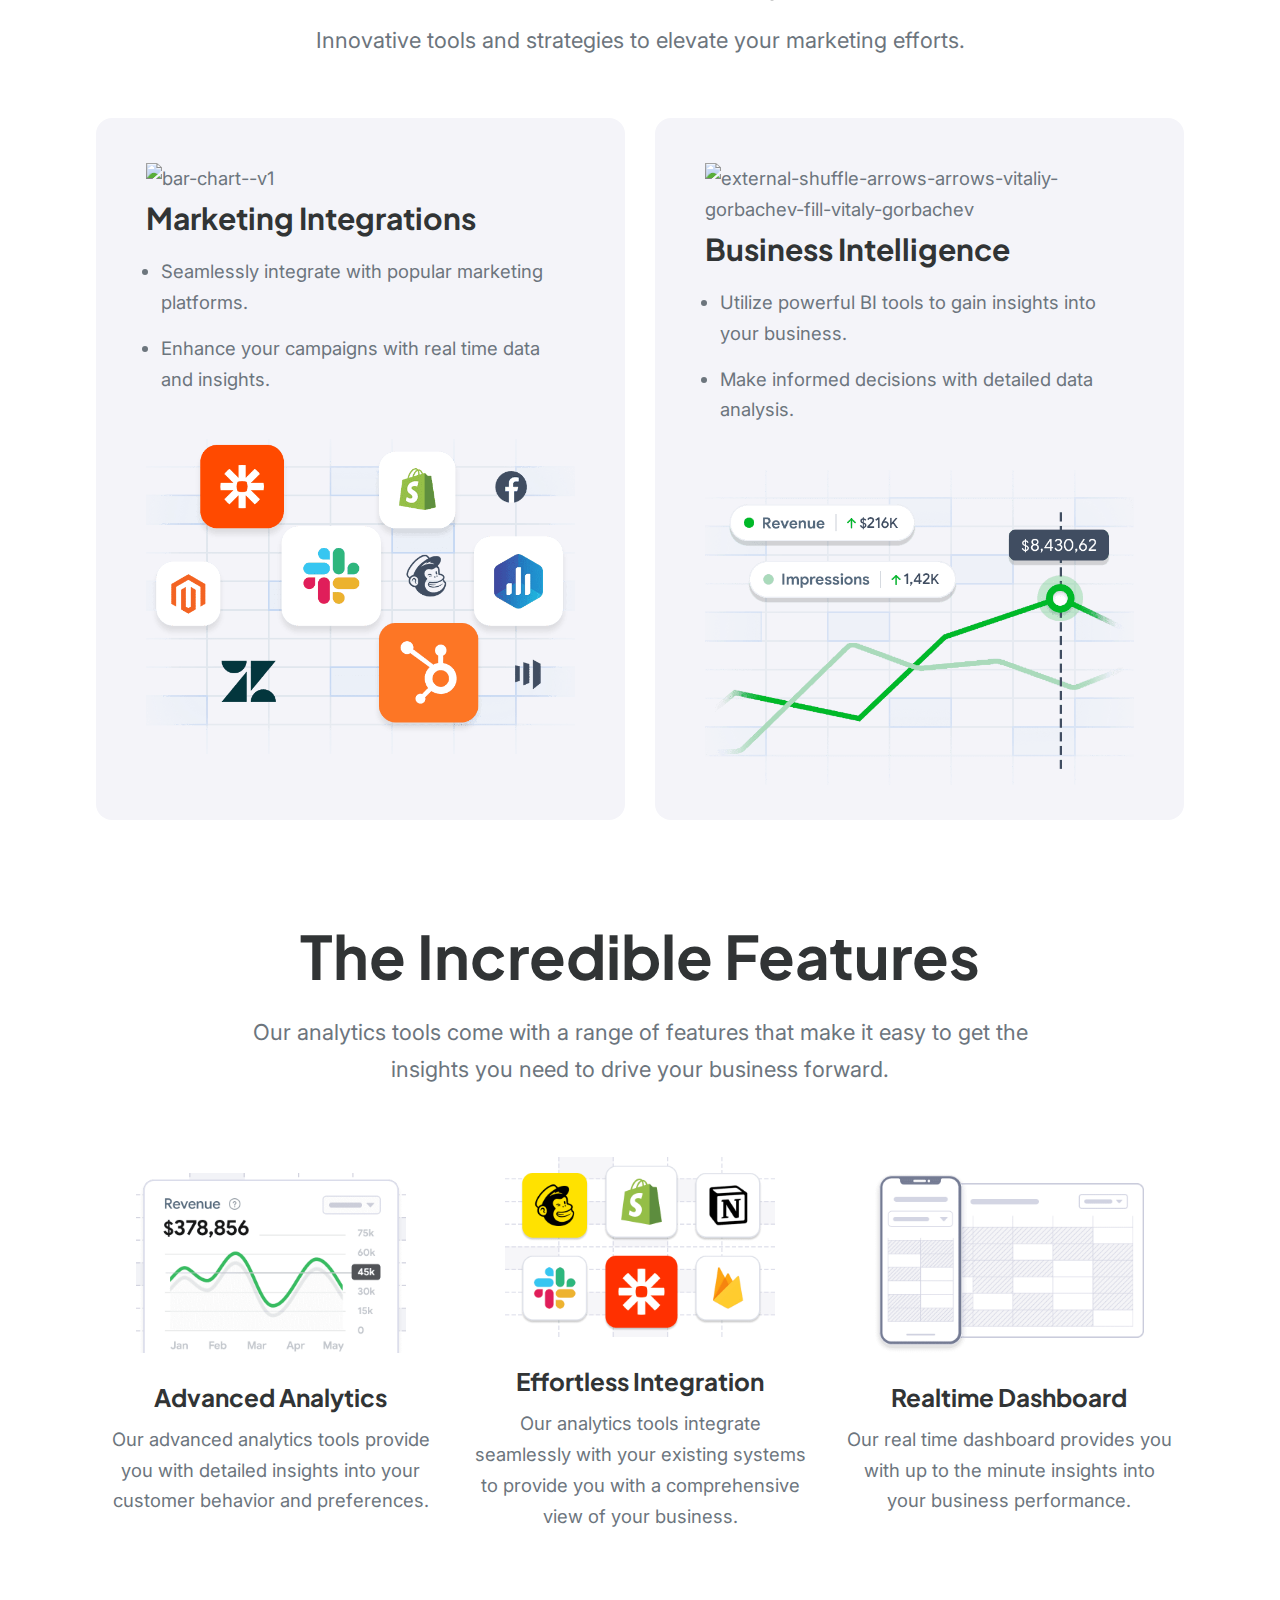
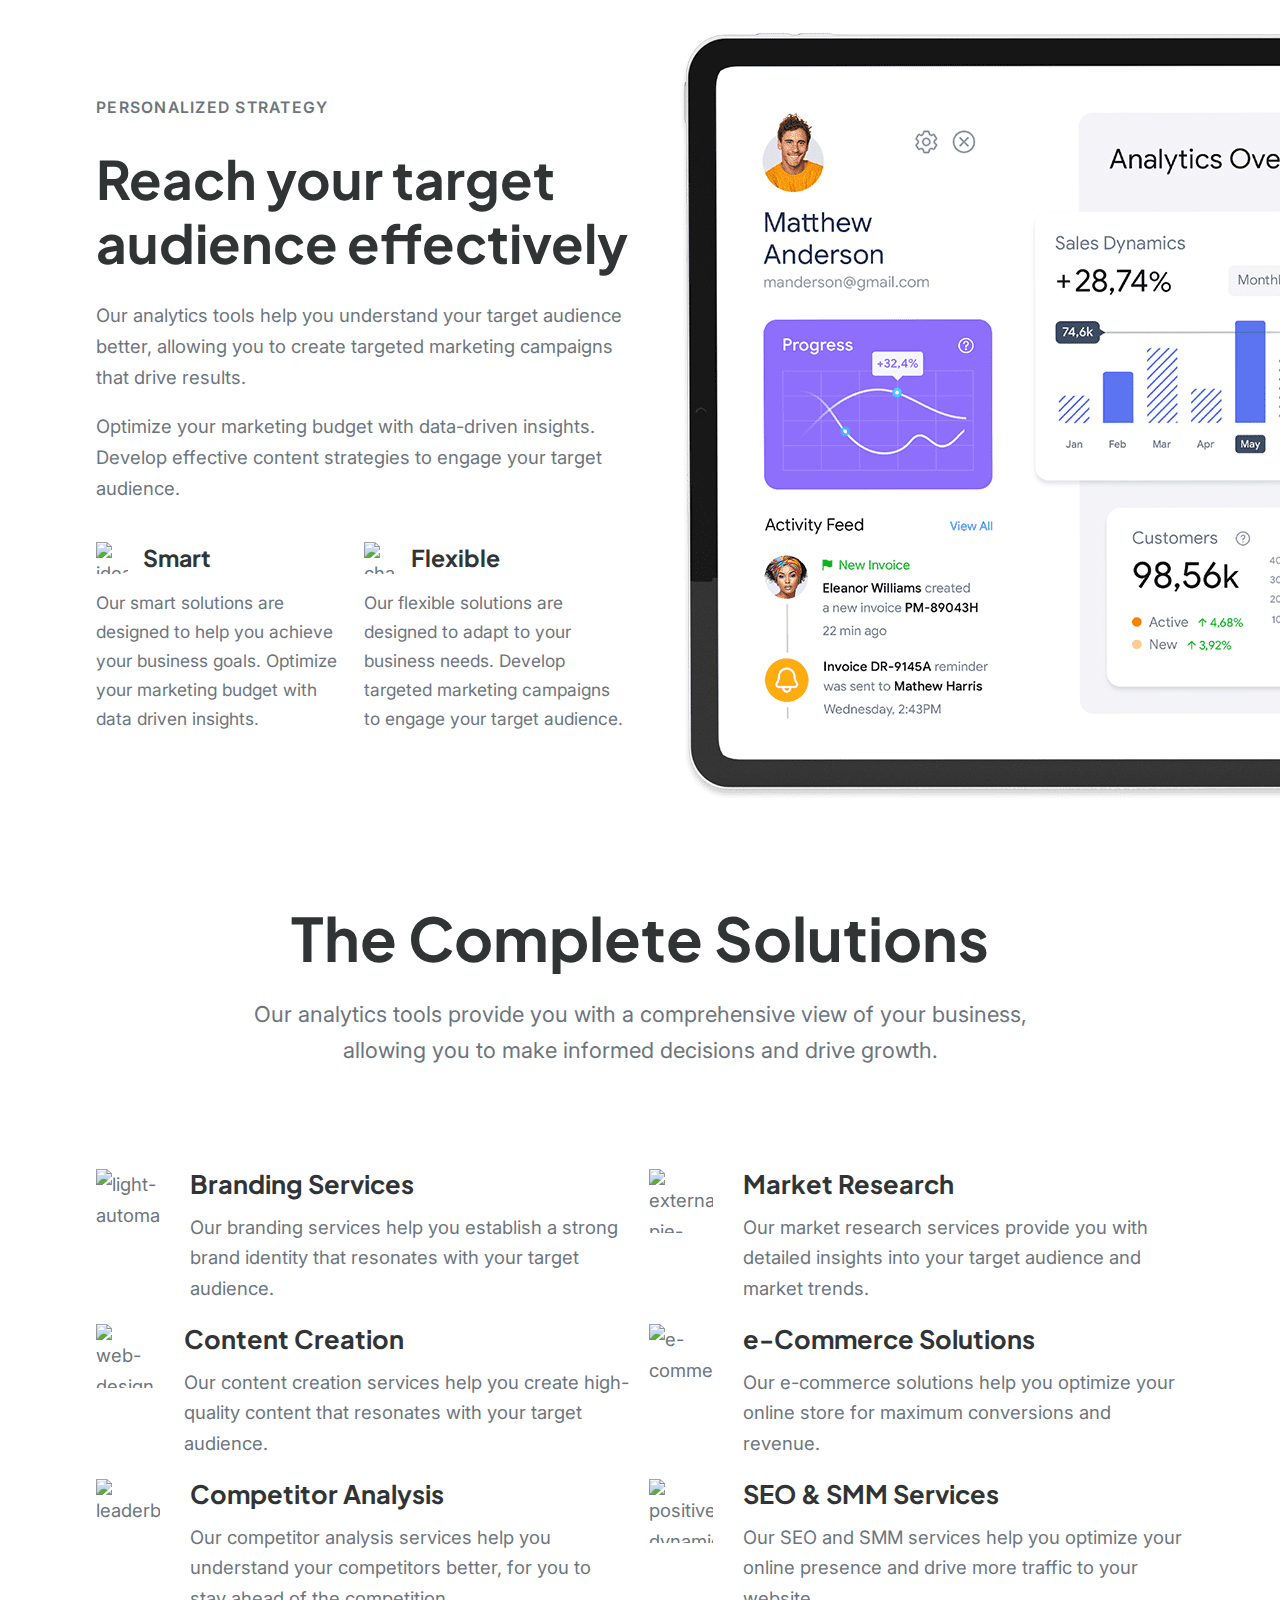
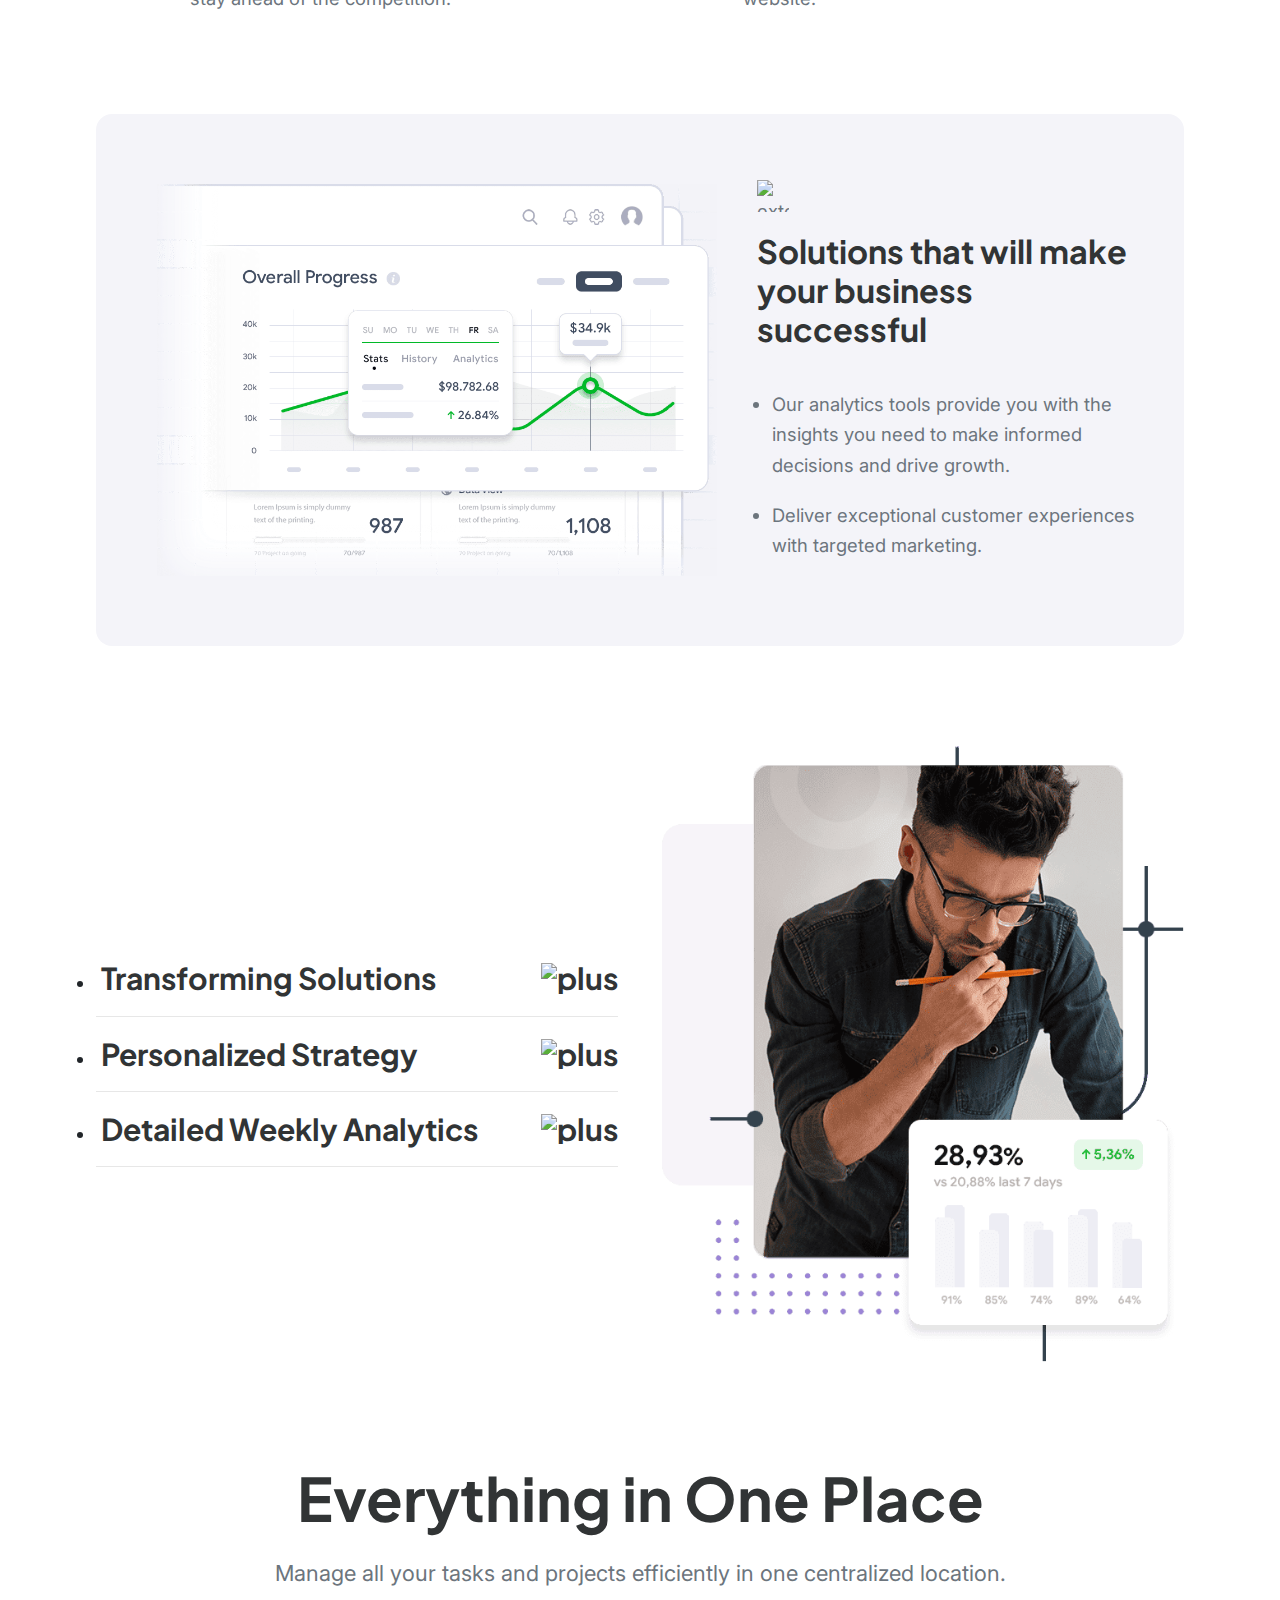
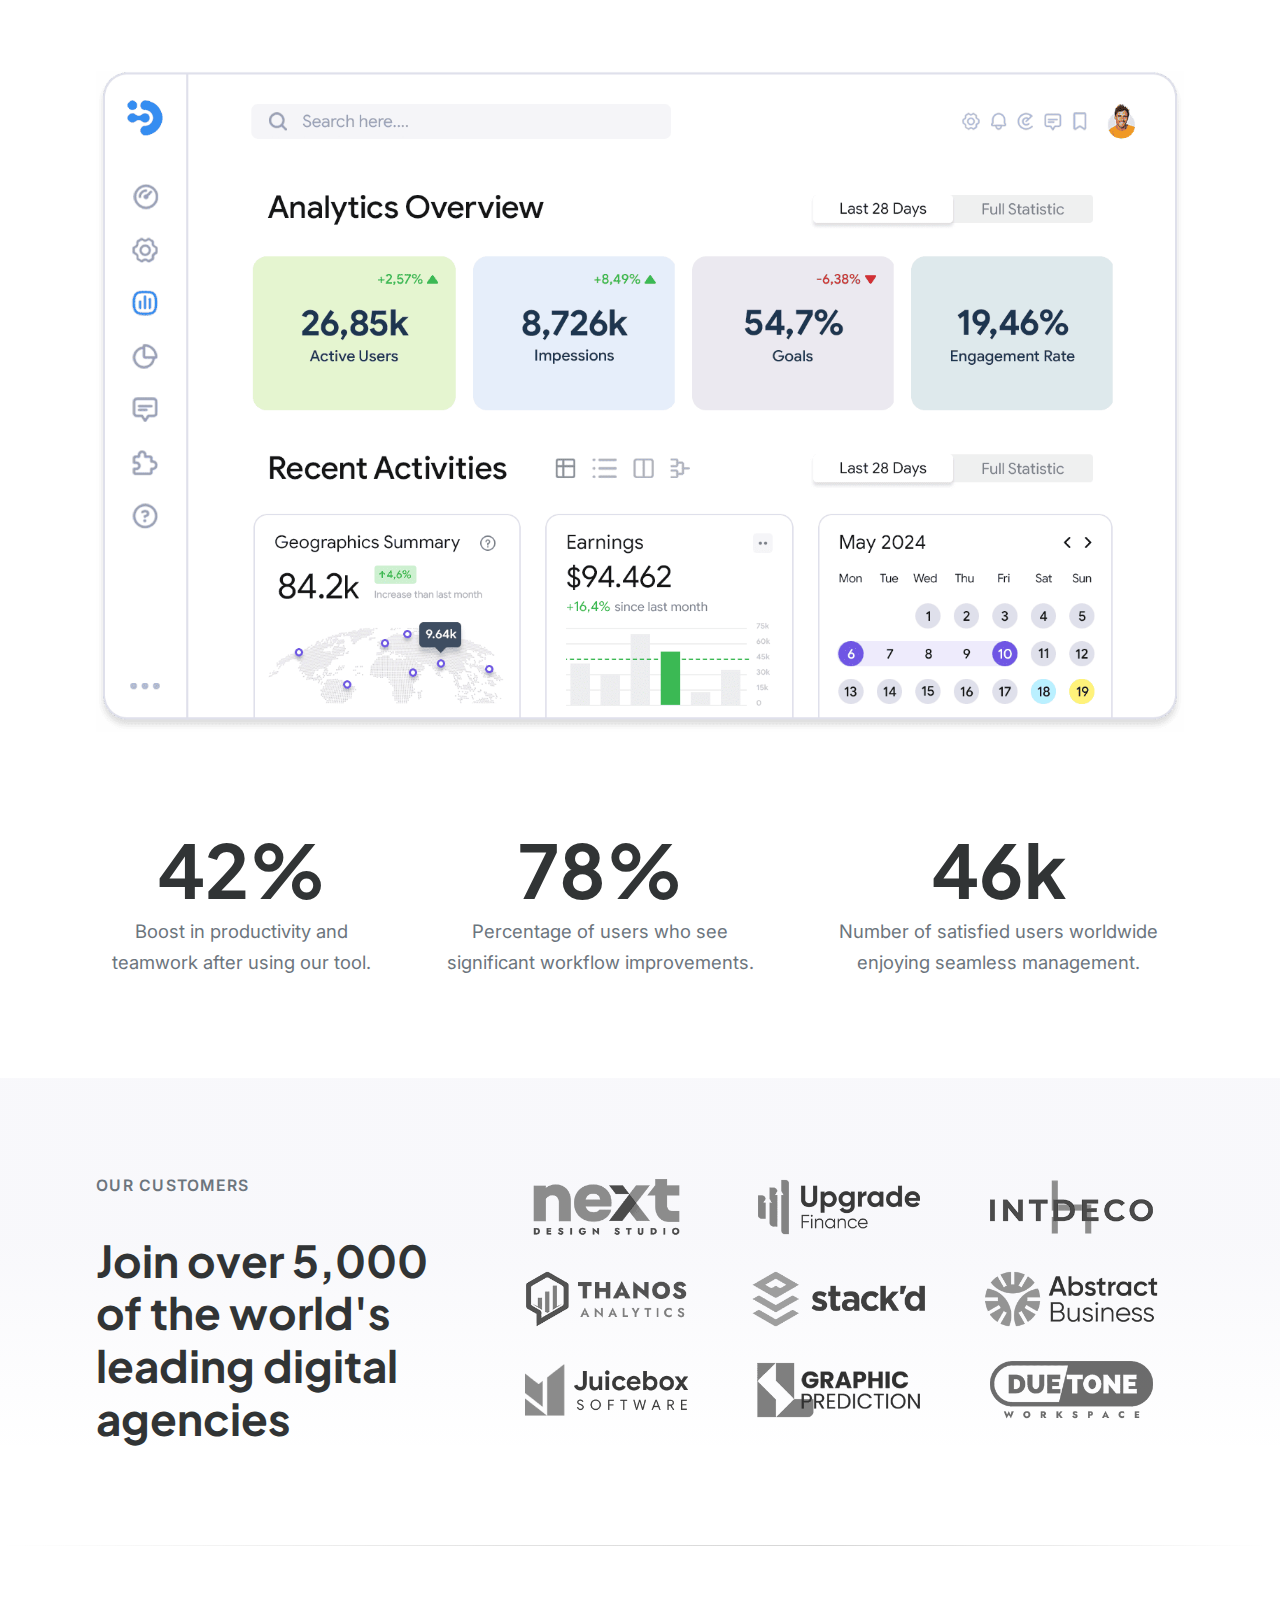
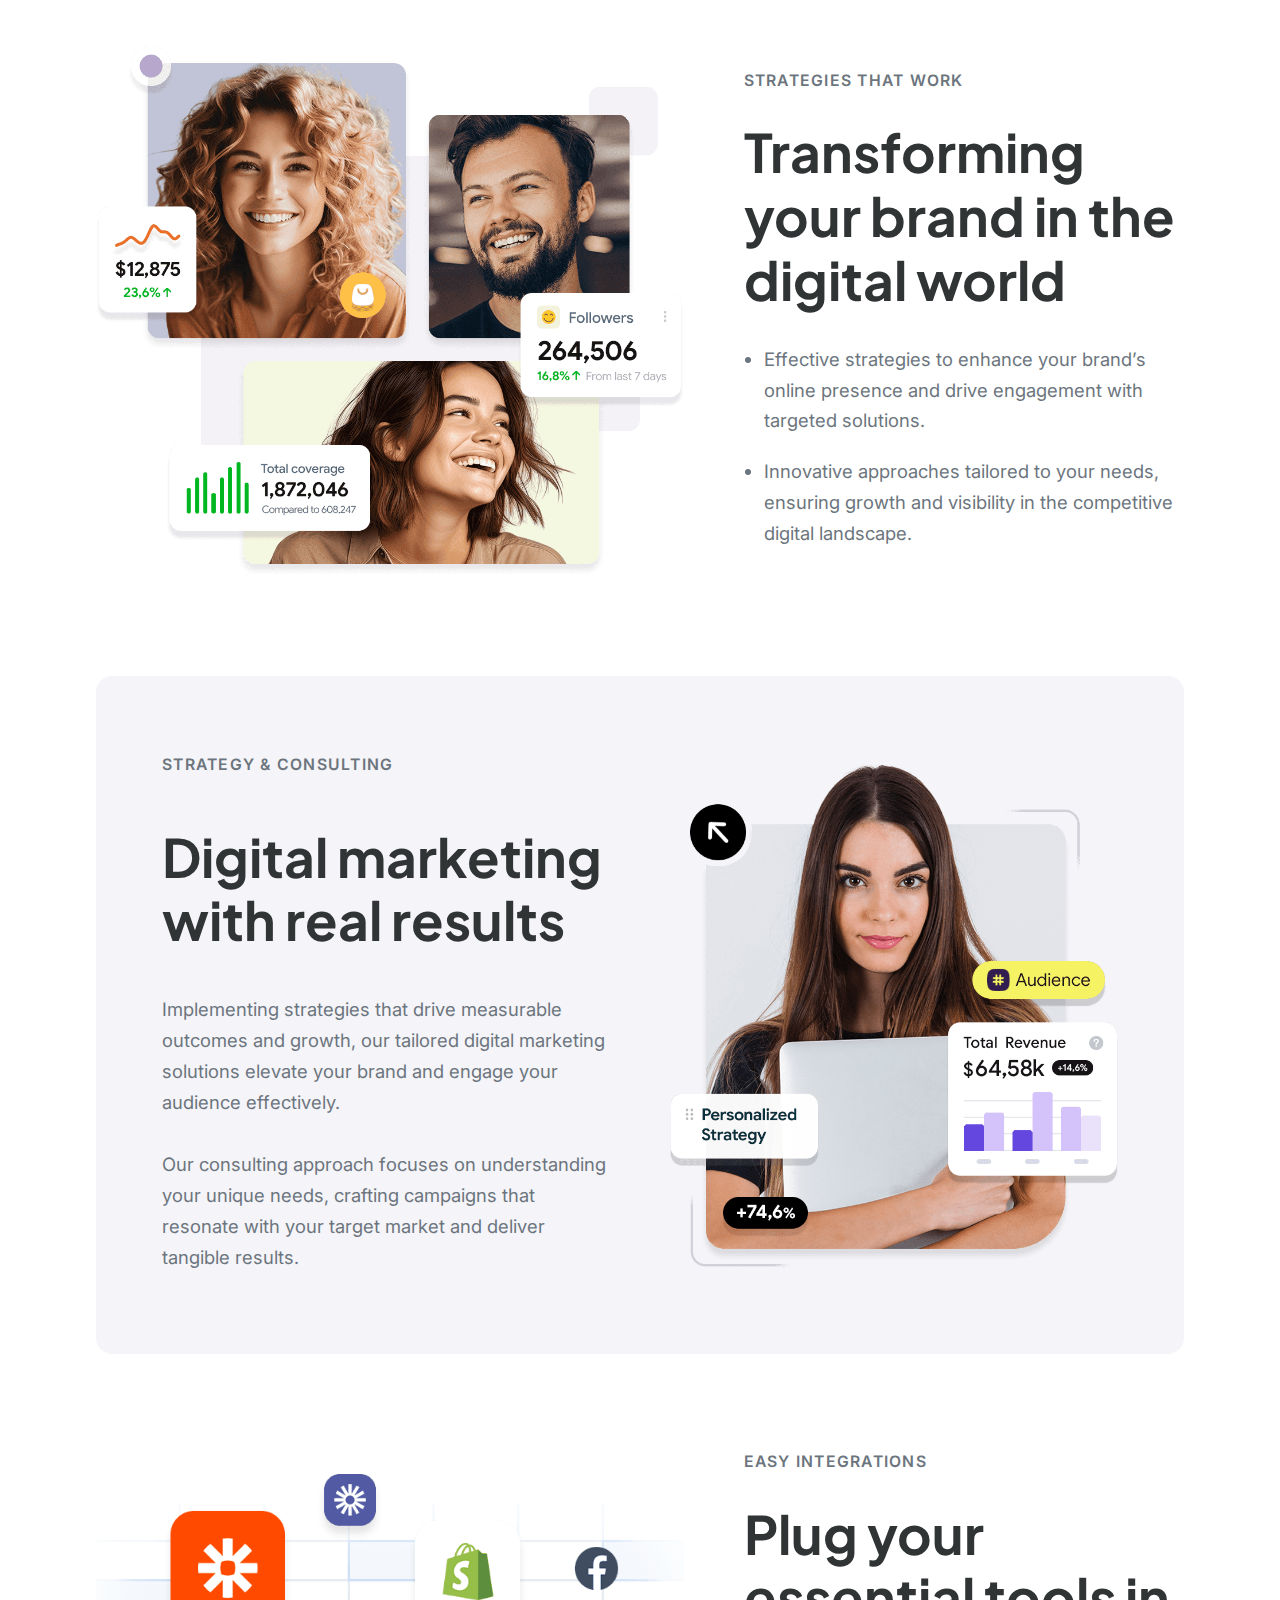
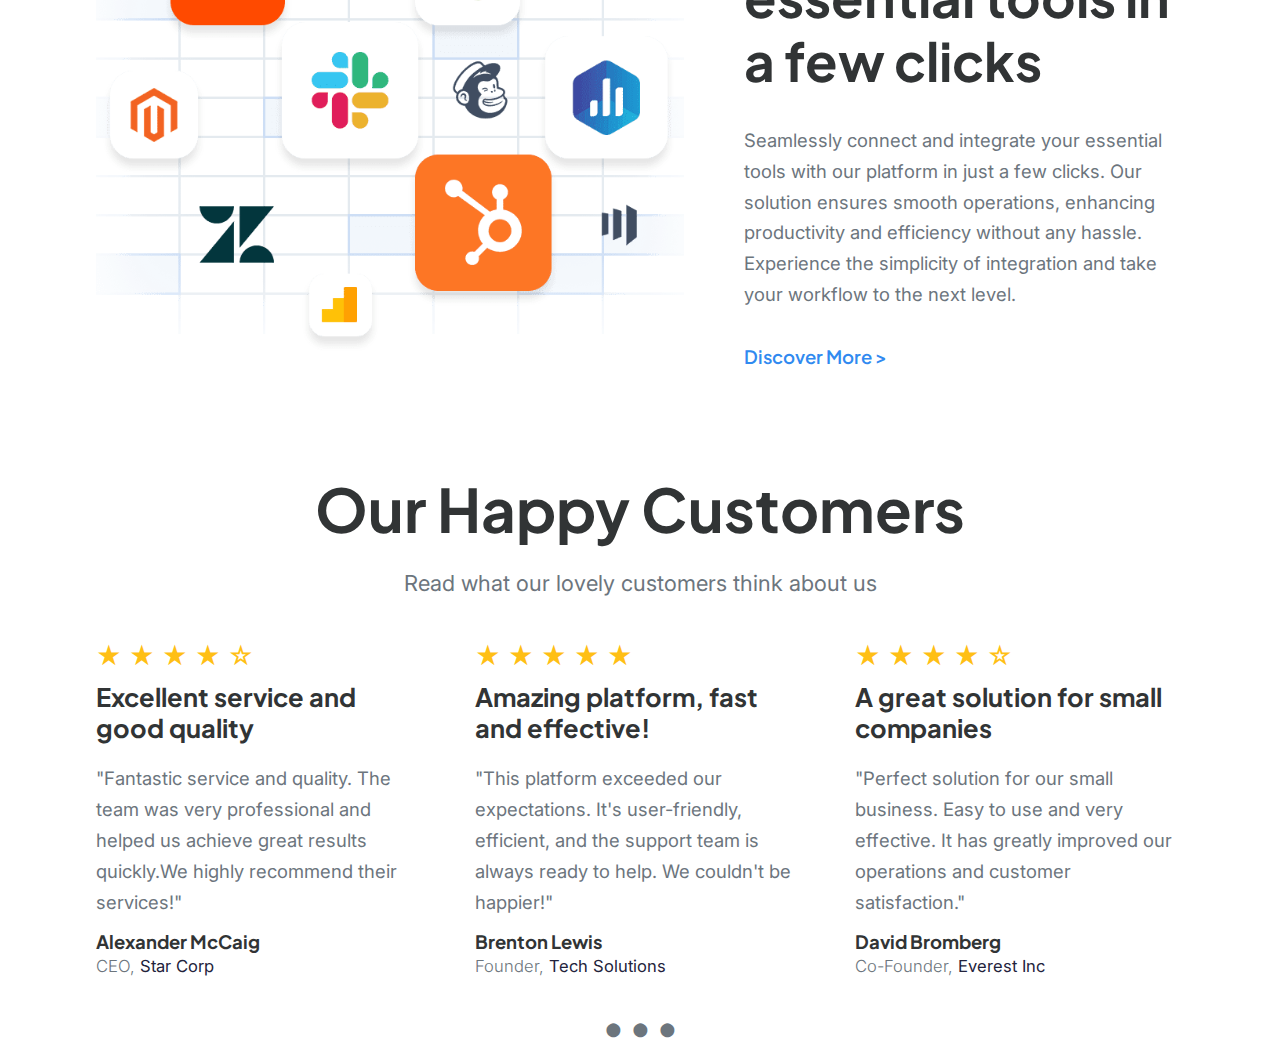
==== commit bded597a: "third commit" ====
--- a/basic/index.html
+++ b/basic/index.html
@@ -718,6 +718,141 @@
           </div>
         </div>
       </section>
+
+      <!-- Features Marketing Section -->
+      <section class="features-marketing-section">
+        <div class="features-marketing-container">
+          <div class="features-marketing-text-container">
+            <span>Strategy & Consulting</span>
+            <h2>Digital marketing with real results</h2>
+            <p>
+              Implementing strategies that drive measurable outcomes and growth,
+              our tailored digital marketing solutions elevate your brand and
+              engage your audience effectively.
+            </p>
+            <p>
+              Our consulting approach focuses on understanding your unique
+              needs, crafting campaigns that resonate with your target market
+              and deliver tangible results.
+            </p>
+          </div>
+
+          <div class="features-marketing-img-container">
+            <img src="images/feats-marketing.svg" alt="feats-marketing" />
+          </div>
+        </div>
+      </section>
+
+      <!-- Features Discover Section -->
+      <section class="features-discover-section">
+        <div class="features-discover-container">
+          <div class="features-discover-img-container">
+            <img src="images/feats-discover.png" alt="feats-discover" />
+          </div>
+
+          <div class="features-discover-text-container">
+            <span>Easy Integrations</span>
+            <h2>Plug your essential tools in a few clicks</h2>
+            <p>
+              Seamlessly connect and integrate your essential tools with our
+              platform in just a few clicks. Our solution ensures smooth
+              operations, enhancing productivity and efficiency without any
+              hassle. Experience the simplicity of integration and take your
+              workflow to the next level.
+            </p>
+            <a href="#">Discover More <span>&gt;</span></a>
+          </div>
+        </div>
+      </section>
+
+      <!-- Testimonials Section -->
+      <section class="testimonials-section">
+        <div class="testimonials-container">
+          <div class="testimonials-text-container">
+            <h2>Our Happy Customers</h2>
+            <p>Read what our lovely customers think about us</p>
+          </div>
+
+          <div class="testimonials-reviews-container">
+            <!-- Testimonial 1 start -->
+            <div class="testimonials-review">
+              <div class="testimonials-review-ratings">
+                <span>&#9733;</span>
+                <span>&#9733;</span>
+                <span>&#9733;</span>
+                <span>&#9733;</span>
+                <span>&#9734;</span>
+              </div>
+              <div class="testimonials-review-text">
+                <h5>Excellent service and good quality</h5>
+                <p>
+                  &quot;Fantastic service and quality. The team was very
+                  professional and helped us achieve great results quickly.We
+                  highly recommend their services!&quot;
+                </p>
+              </div>
+              <div class="testimonials-review-author">
+                <h6>Alexander McCaig</h6>
+                <p>CEO, <span>Star Corp</span></p>
+              </div>
+            </div>
+            <!-- Testimonial 1 end -->
+
+            <!-- Testimonial 2 start -->
+            <div class="testimonials-review">
+              <div class="testimonials-review-ratings">
+                <span>&#9733;</span>
+                <span>&#9733;</span>
+                <span>&#9733;</span>
+                <span>&#9733;</span>
+                <span>&#9733;</span>
+              </div>
+              <div class="testimonials-review-text">
+                <h5>Amazing platform, fast and effective!</h5>
+                <p>
+                  &quot;This platform exceeded our expectations. It's
+                  user-friendly, efficient, and the support team is always ready
+                  to help. We couldn't be happier!&quot;
+                </p>
+              </div>
+              <div class="testimonials-review-author">
+                <h6>Brenton Lewis</h6>
+                <p>Founder, <span>Tech Solutions</span></p>
+              </div>
+            </div>
+            <!-- Testimonial 2 end -->
+
+            <!-- Testimonial 3 start -->
+            <div class="testimonials-review">
+              <div class="testimonials-review-ratings">
+                <span>&#9733;</span>
+                <span>&#9733;</span>
+                <span>&#9733;</span>
+                <span>&#9733;</span>
+                <span>&#9734;</span>
+              </div>
+              <div class="testimonials-review-text">
+                <h5>A great solution for small companies</h5>
+                <p>
+                  &quot;Perfect solution for our small business. Easy to use and
+                  very effective. It has greatly improved our operations and
+                  customer satisfaction.&quot;
+                </p>
+              </div>
+              <div class="testimonials-review-author">
+                <h6>David Bromberg</h6>
+                <p>Co-Founder, <span>Everest Inc</span></p>
+              </div>
+            </div>
+            <!-- Testimonial 3 end -->
+          </div>
+          <div class="testimonials-btn-container">
+            <div>&#9679;</div>
+            <div>&#9679;</div>
+            <div>&#9679;</div>
+          </div>
+        </div>
+      </section>
     </main>
 
     <!-- Scripts -->
--- a/basic/style.css
+++ b/basic/style.css
@@ -1195,6 +1195,275 @@
 
 .features-works-list-item {
   flex: 0 1 auto;
+}
+
+/* ***** Features Marketing Section ***** */
+
+.features-marketing-section {
+  padding-top: 10rem;
+  color: #6c757d;
+  font-size: 1.8496rem;
+  font-weight: 400;
+  line-height: 3.08254rem;
+}
+
+.features-marketing-container {
+  width: 85%;
+  margin: 0 auto;
+  background-color: #f4f4f9;
+  border: 1px solid transparent;
+  border-radius: 1.6rem;
+  padding: 8rem 6.5rem;
+
+  display: flex;
+  align-items: center;
+  gap: 6rem;
+}
+
+.features-marketing-text-container {
+  flex: 0 1 47%;
+  display: flex;
+  flex-direction: column;
+  gap: 3.2rem;
+  text-align: start;
+}
+
+.features-marketing-text-container span {
+  color: #6c757d;
+  font-size: 1.57216rem;
+  letter-spacing: 1.25px;
+  font-weight: 600;
+  line-height: 1.57216rem;
+  text-transform: uppercase;
+  margin-bottom: 2rem;
+}
+
+.features-marketing-text-container h2 {
+  color: #313435;
+  font-family: var(--font-heading);
+  font-size: 5.3176rem;
+  font-weight: 700;
+  line-height: 6.38112rem;
+  margin-bottom: 1rem;
+}
+
+.features-marketing-text-container p {
+  font-size: 1.8496rem;
+  font-weight: 400;
+  line-height: 3.08254rem;
+}
+
+.features-marketing-img-container {
+  flex: 0 1 47%;
+}
+
+.features-marketing-img-container img {
+  max-width: 100%;
+  height: auto;
+  vertical-align: middle;
+}
+
+/* ***** Features Discover Section ***** */
+
+.features-discover-section {
+  padding-top: 10rem;
+  color: #6c757d;
+  font-size: 1.8496rem;
+  font-weight: 400;
+  line-height: 3.08254rem;
+}
+
+.features-discover-container {
+  width: 85%;
+  margin: 0 auto;
+  display: flex;
+  align-items: center;
+  gap: 6rem;
+}
+
+.features-discover-img-container {
+  flex: 0 1 54%;
+}
+
+.features-discover-img-container img {
+  max-width: 100%;
+  height: auto;
+  vertical-align: middle;
+}
+
+.features-discover-text-container {
+  flex: 0 1 40%;
+  display: flex;
+  flex-direction: column;
+  gap: 3.2rem;
+  text-align: start;
+}
+
+.features-discover-text-container span {
+  color: #6c757d;
+  font-size: 1.57216rem;
+  letter-spacing: 1.25px;
+  font-weight: 600;
+  line-height: 1.57216rem;
+  text-transform: uppercase;
+}
+
+.features-discover-text-container h2 {
+  color: #313435;
+  font-family: var(--font-heading);
+  font-size: 5.3176rem;
+  font-weight: 700;
+  line-height: 6.38112rem;
+}
+
+.features-discover-text-container p {
+  font-size: 1.8496rem;
+  font-weight: 400;
+  line-height: 3.08254rem;
+}
+
+.features-discover-text-container a {
+  color: #308af0;
+  font-size: 1.8496rem;
+  font-weight: 600;
+  line-height: 3.08254rem;
+  text-decoration: none;
+  padding: 0;
+}
+
+.features-discover-text-container a span {
+  color: inherit;
+  font-size: inherit;
+  font-weight: inherit;
+  line-height: inherit;
+}
+
+.features-discover-text-container a:hover {
+  color: var(--coal);
+}
+
+.features-discover-text-container a:hover span {
+  color: inherit;
+}
+
+/* ***** Testimonials Section ***** */
+
+.testimonials-section {
+  padding-top: 10rem;
+  color: #6c757d;
+  font-size: 1.8496rem;
+  font-weight: 400;
+  line-height: 3.08254rem;
+}
+
+.testimonials-container {
+  width: 85%;
+  margin: 0 auto;
+  display: flex;
+  flex-direction: column;
+  align-items: center;
+  gap: 4rem;
+}
+
+.testimonials-text-container {
+  display: flex;
+  flex-direction: column;
+  align-items: center;
+  gap: 2rem;
+  /* text-align: center; */
+}
+
+.testimonials-text-container h2 {
+  color: #313435;
+  font-family: var(--font-heading);
+  font-size: 6.0112rem;
+  font-weight: 700;
+  line-height: 7.21344rem;
+}
+
+.testimonials-text-container p {
+  font-size: 2.1964rem;
+  font-weight: 400;
+  line-height: 3.66052rem;
+}
+
+.testimonials-reviews-container {
+  width: 100%;
+  display: flex;
+  align-items: flex-start;
+  gap: 5rem;
+}
+
+.testimonials-review {
+  flex: 0 1 33.333%;
+
+  display: flex;
+  flex-direction: column;
+  gap: 1rem;
+}
+
+.testimonials-review-ratings {
+  color: #ffbf15;
+  font-size: 2.5rem;
+  font-weight: 400;
+  line-height: 3.08254rem;
+}
+
+.testimonials-review-text {
+  display: flex;
+  flex-direction: column;
+  gap: 2rem;
+  align-items: flex-start;
+}
+
+.testimonials-review-text h5 {
+  color: #313435;
+  font-size: 2.5432rem;
+  font-family: var(--font-heading);
+  font-weight: 700;
+  line-height: 3.05184rem;
+}
+
+.testimonials-review-text p {
+  font-size: 1.8496rem;
+  font-weight: 400;
+  line-height: 3.08254rem;
+}
+
+.testimonials-review-author {
+  display: flex;
+  flex-direction: column;
+}
+
+.testimonials-review-author h6 {
+  color: #313435;
+  font-size: 1.8496rem;
+  font-weight: 700;
+  font-family: var(--font-heading);
+  line-height: 3.08254rem;
+}
+
+.testimonials-review-author p {
+  color: #6c757d;
+  font-size: 1.6646rem;
+  font-weight: 300;
+  line-height: 1.6646rem;
+}
+
+.testimonials-review-author p span {
+  color: #22223b;
+  font-size: 1.6646rem;
+  font-weight: 400;
+  line-height: 1.6646rem;
+  cursor: pointer;
+}
+
+.testimonials-btn-container {
+  width: 5%;
+  margin: 0 auto;
+  display: flex;
+  justify-content: center;
+  gap: 1rem;
 }
 
 /* ******************** */
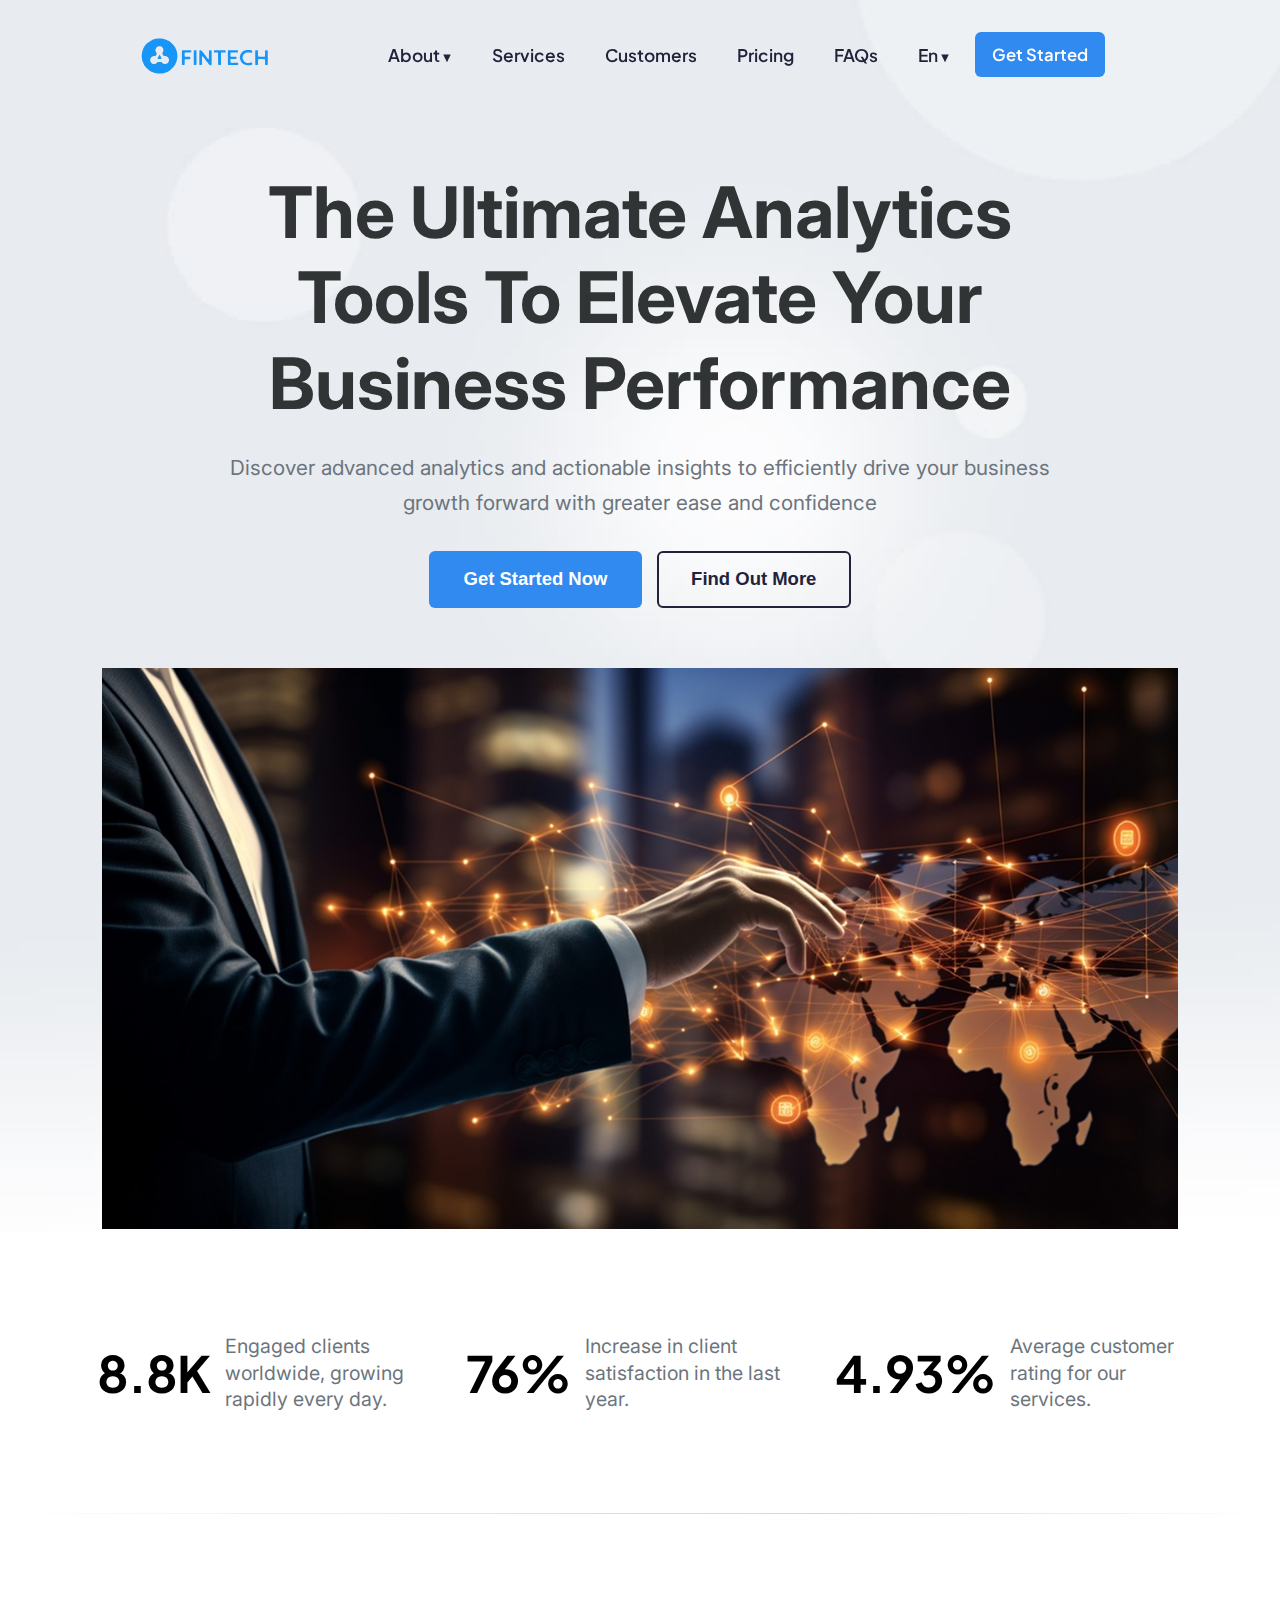
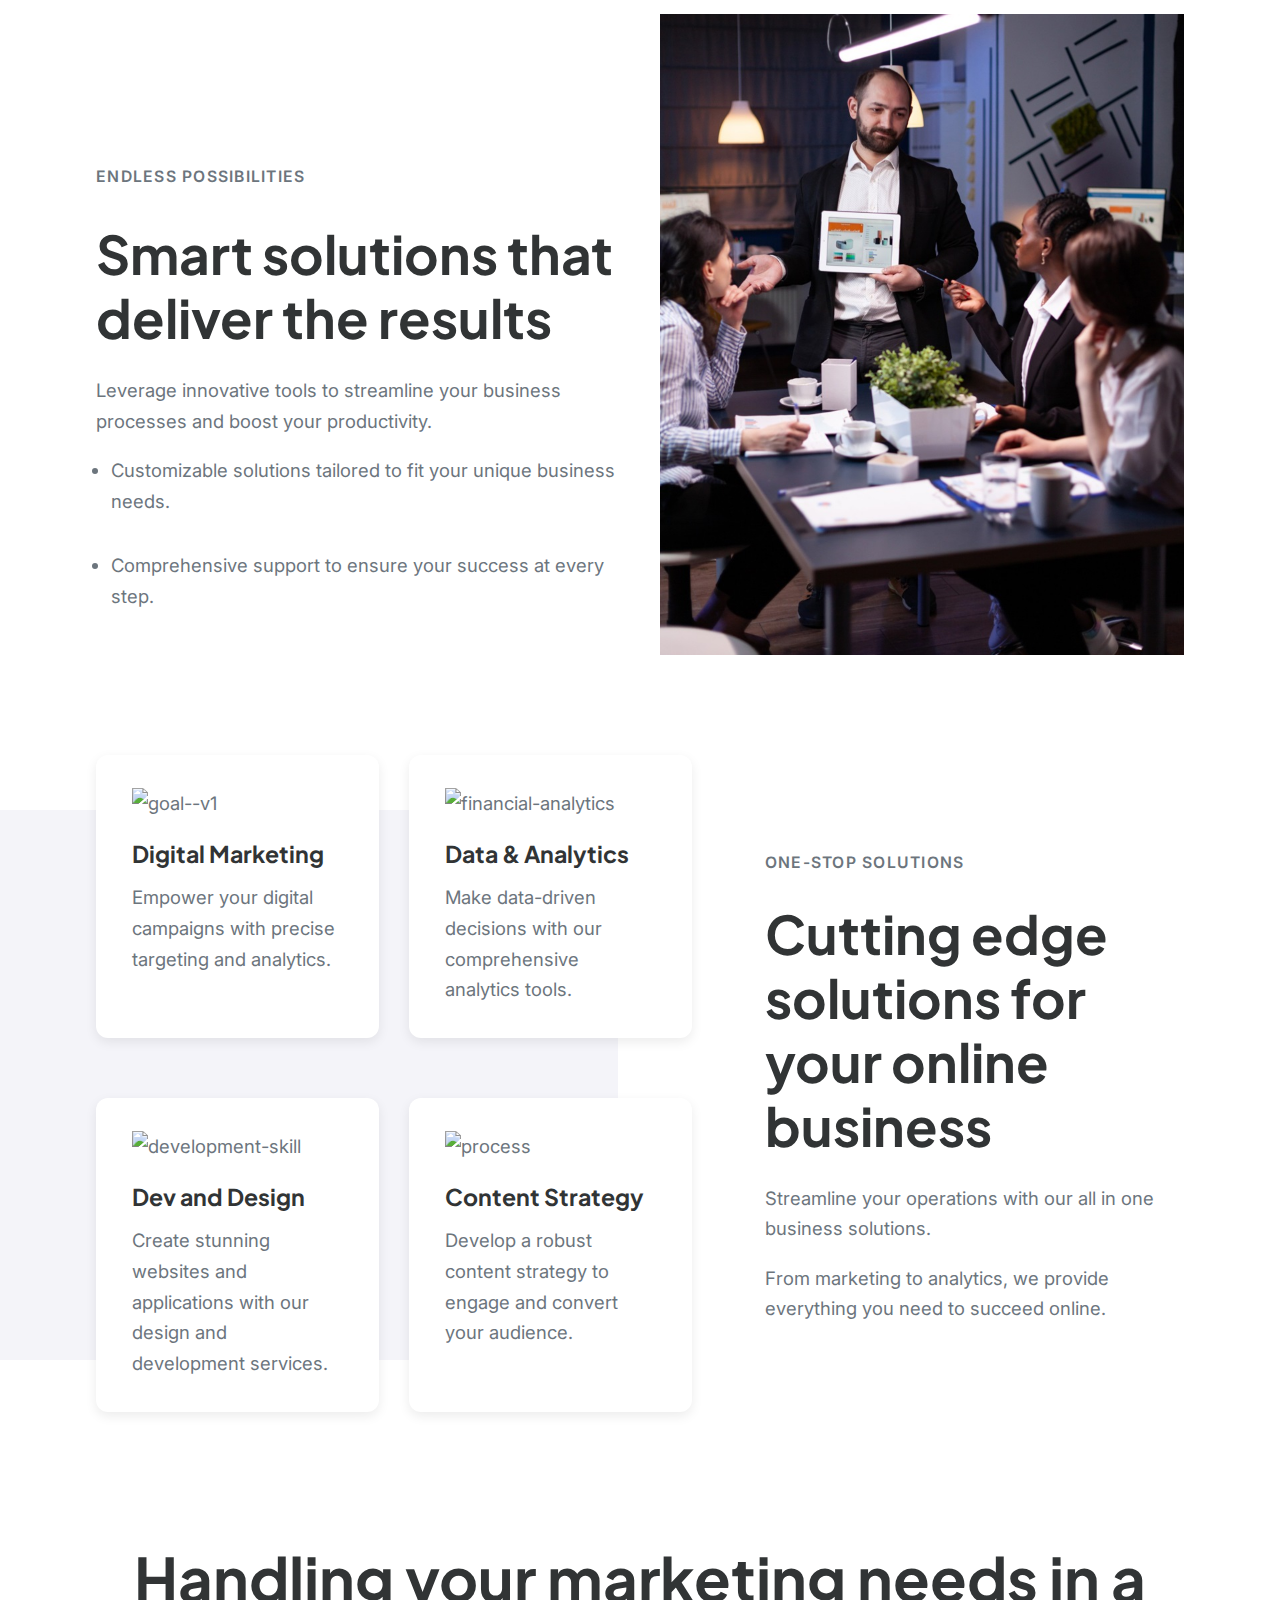
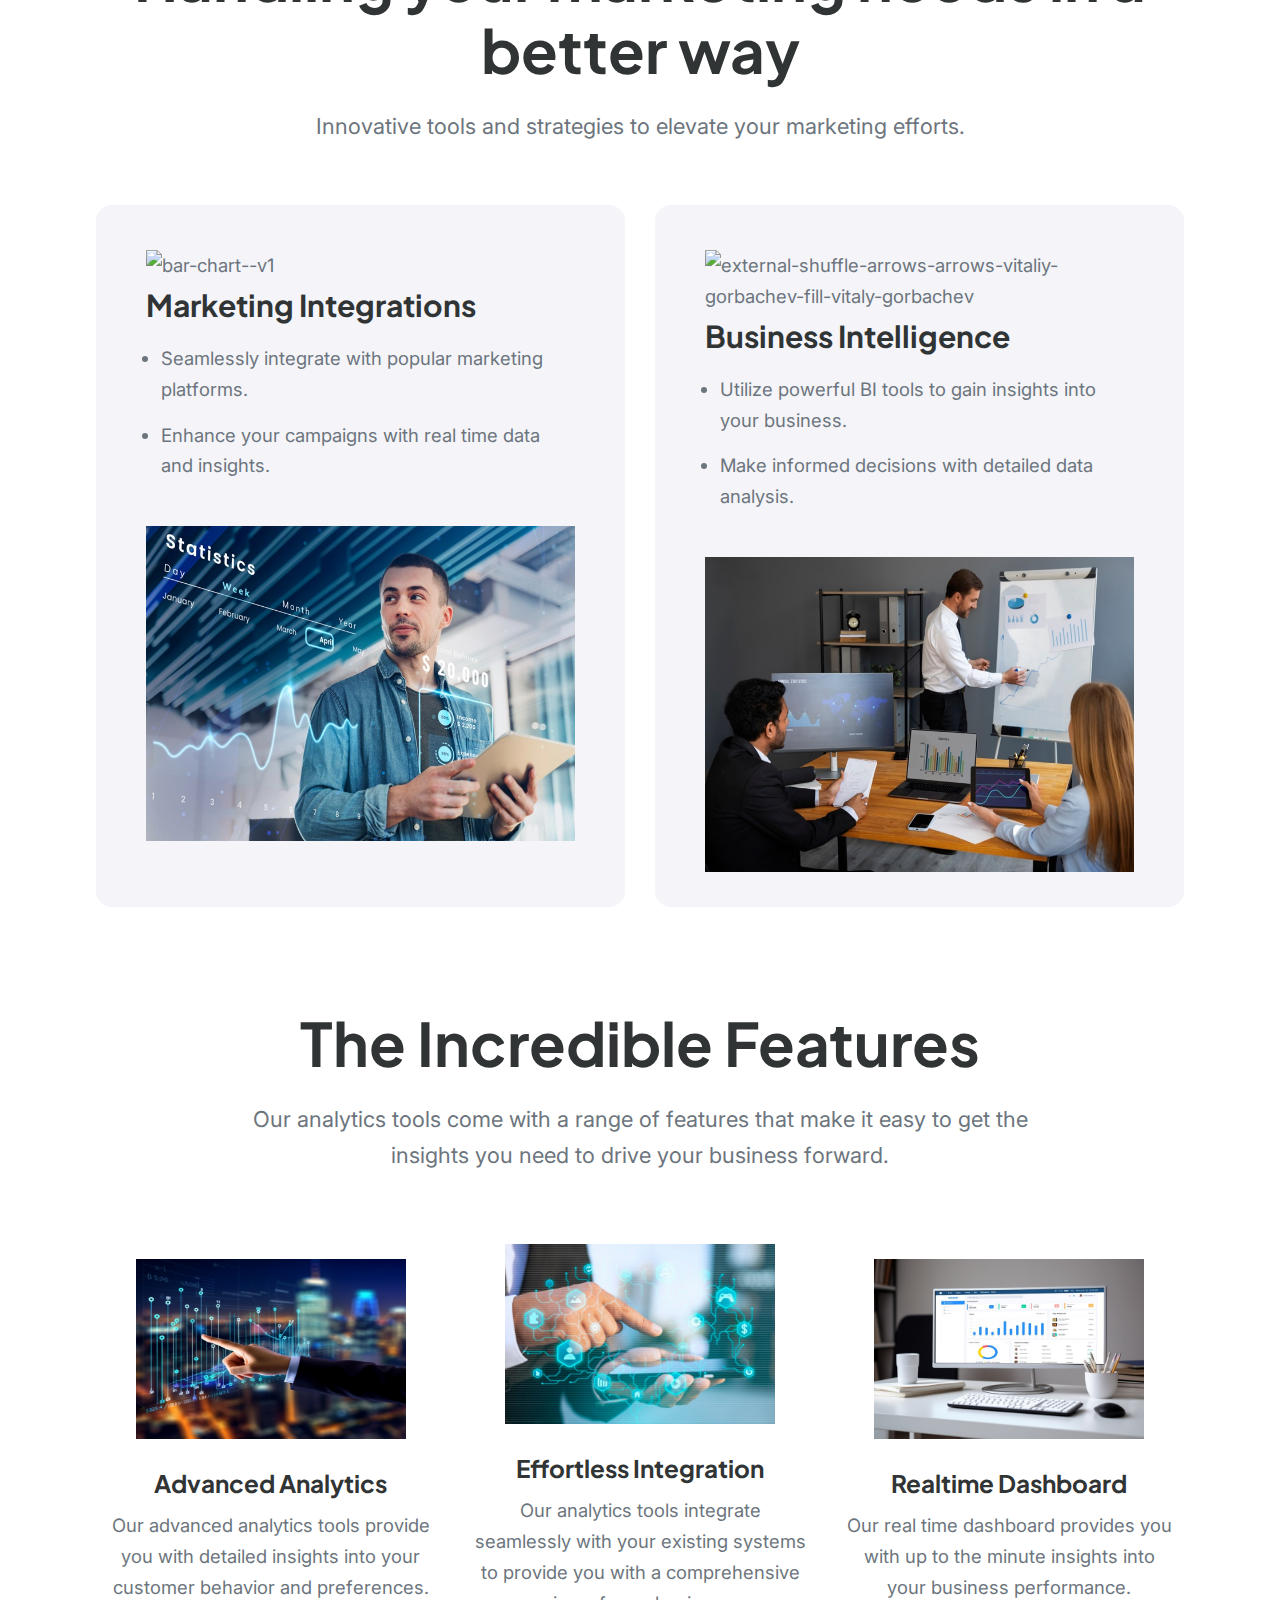
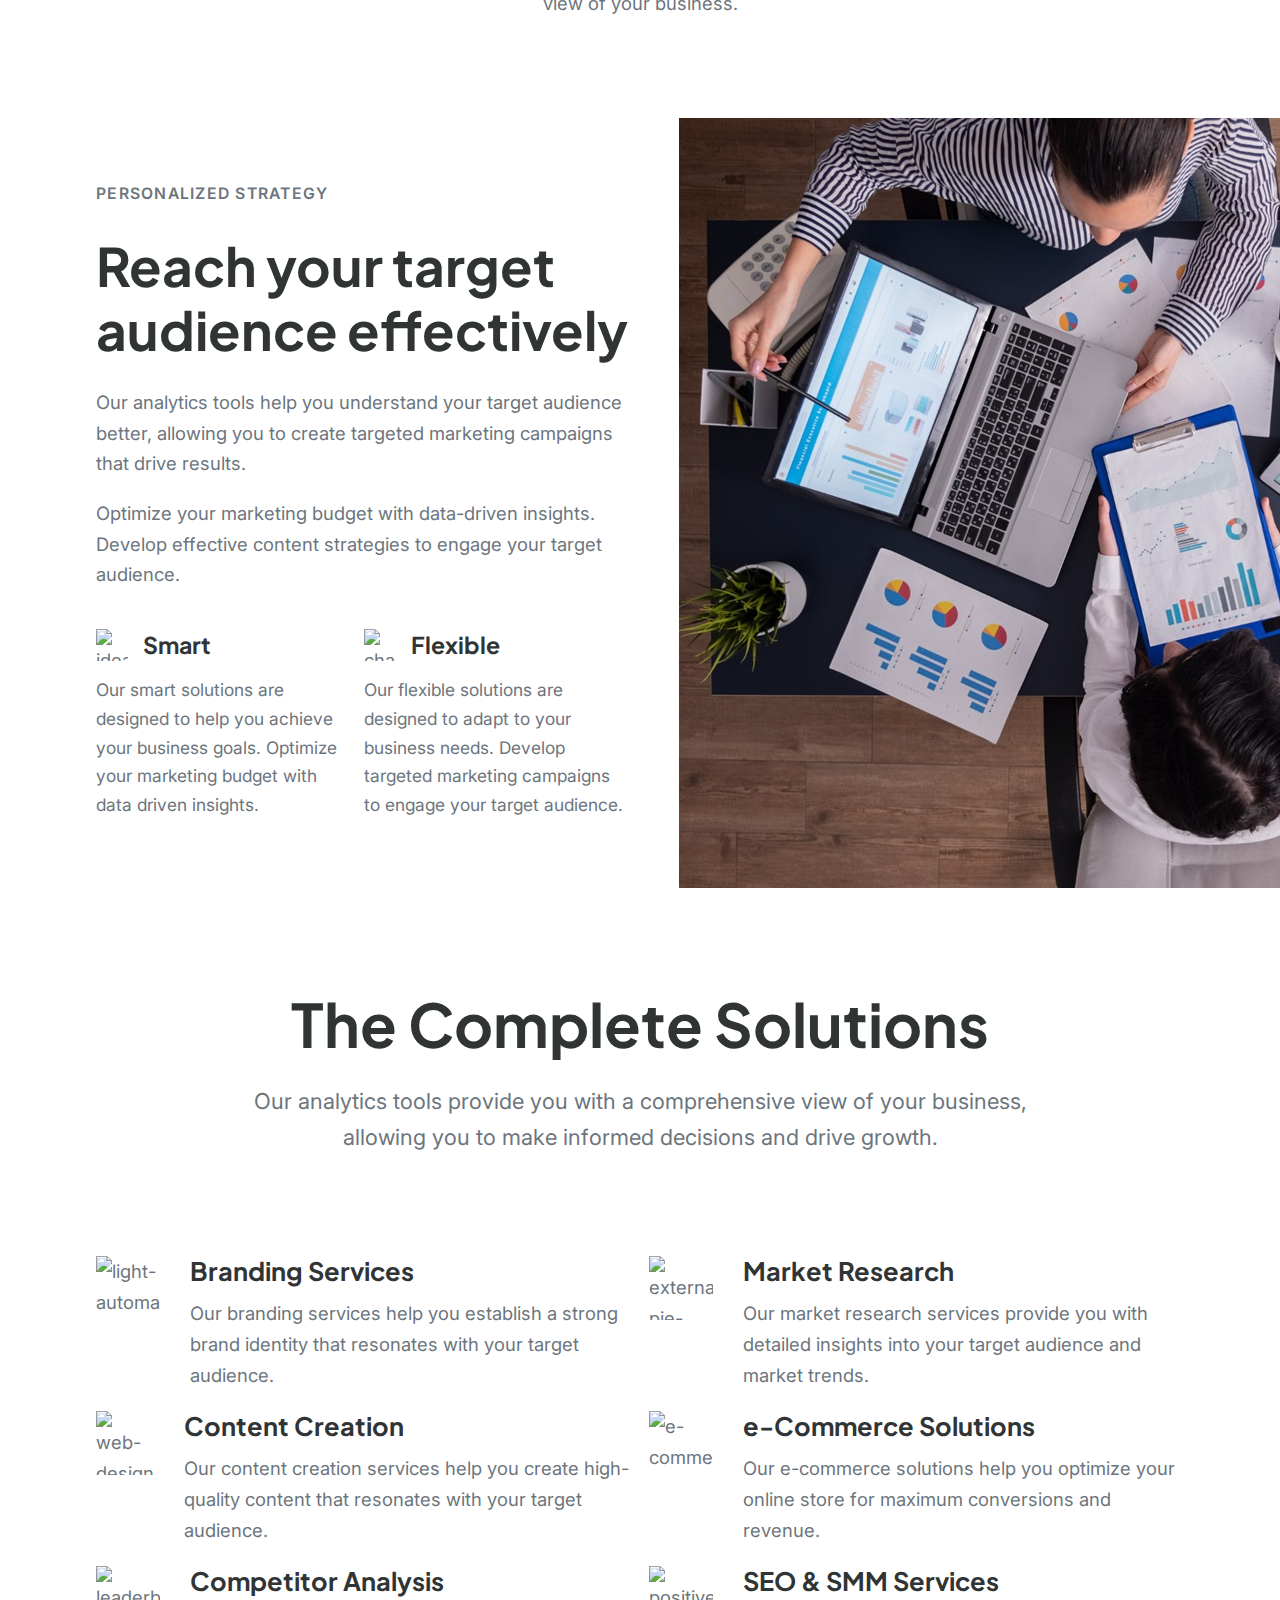
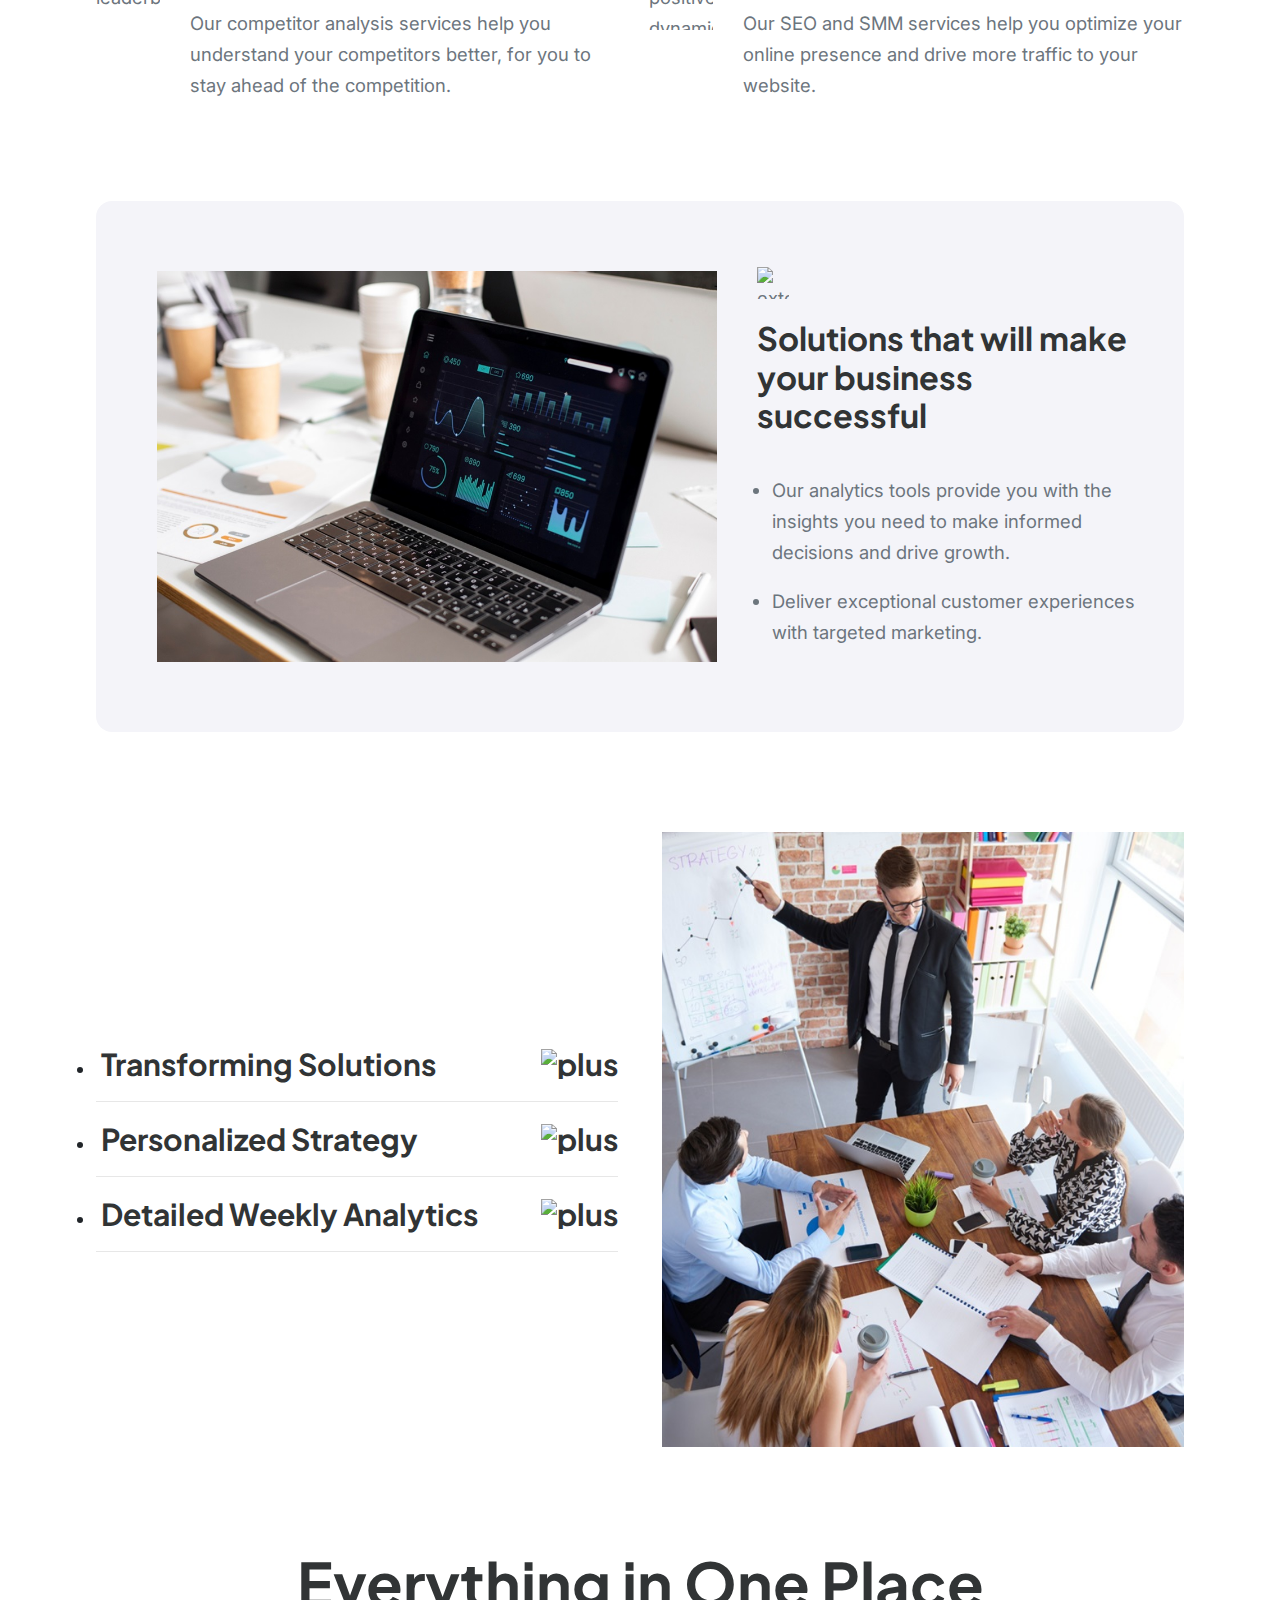
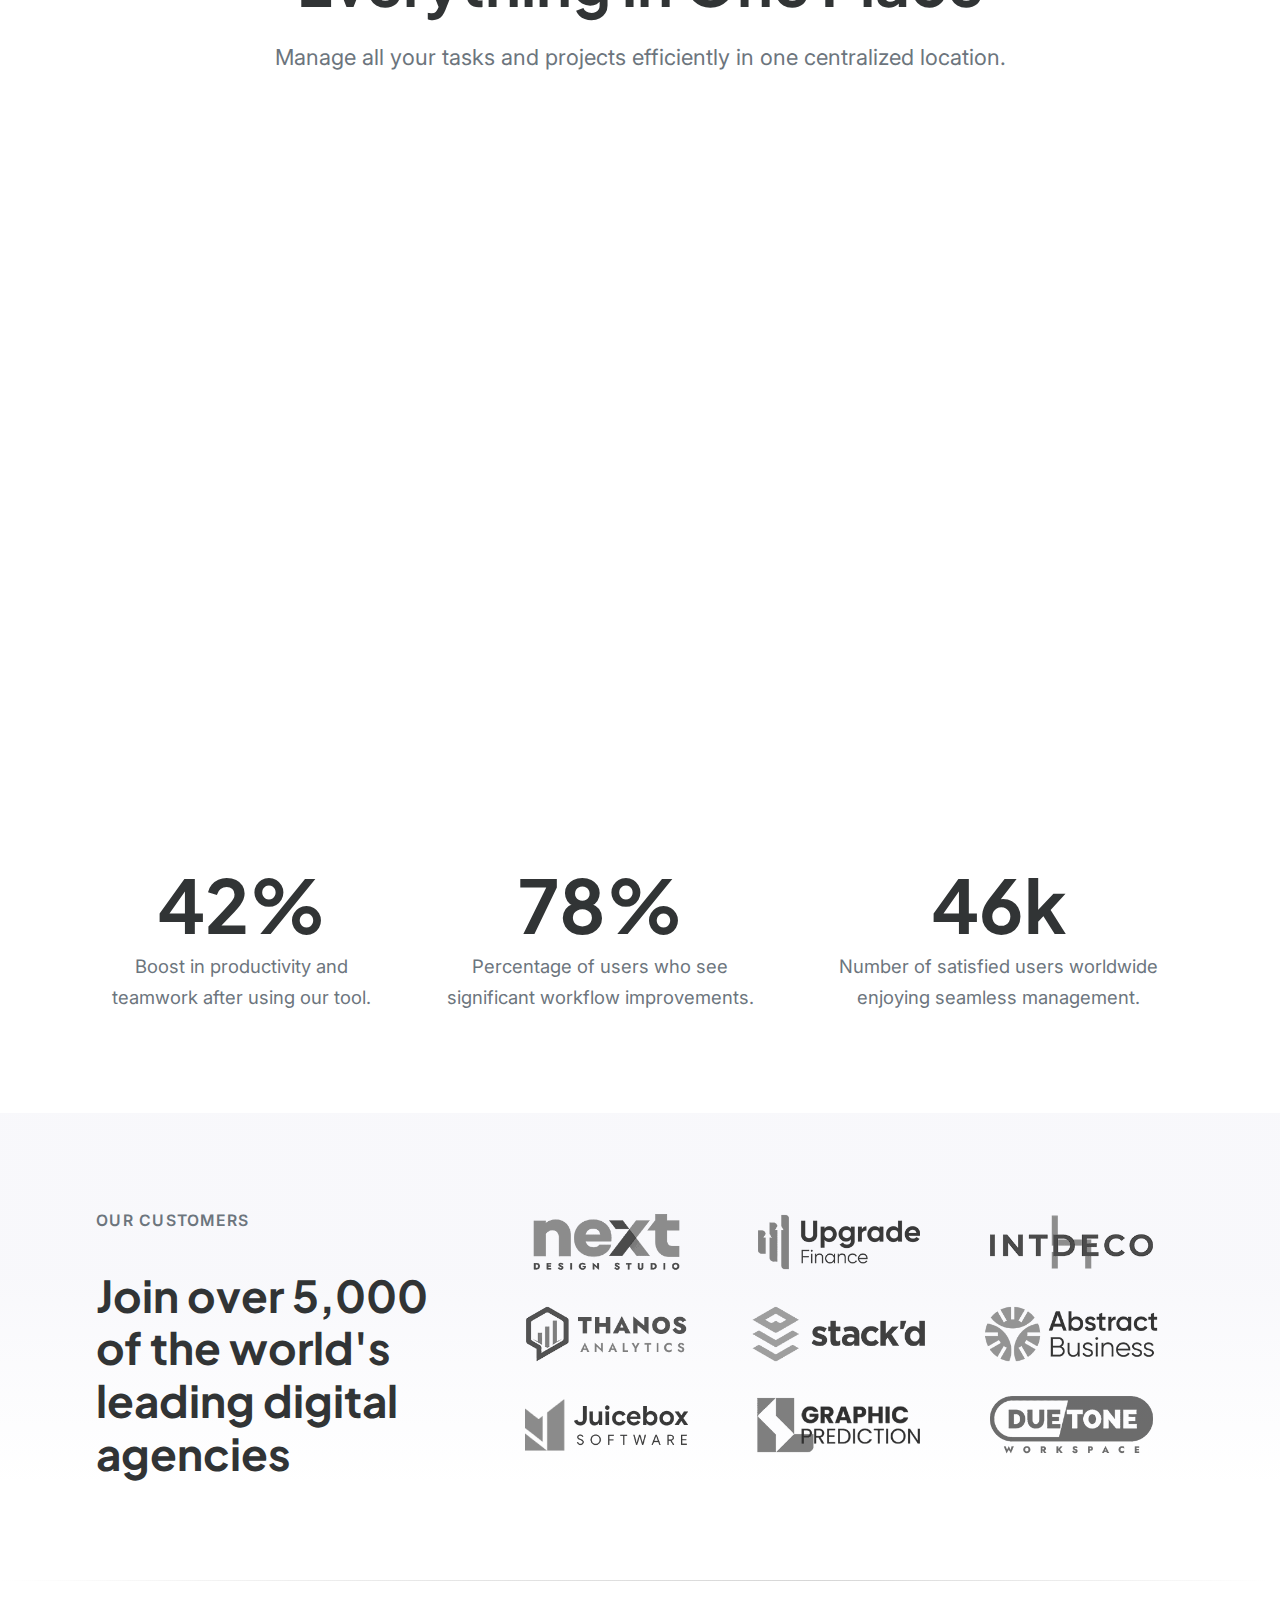
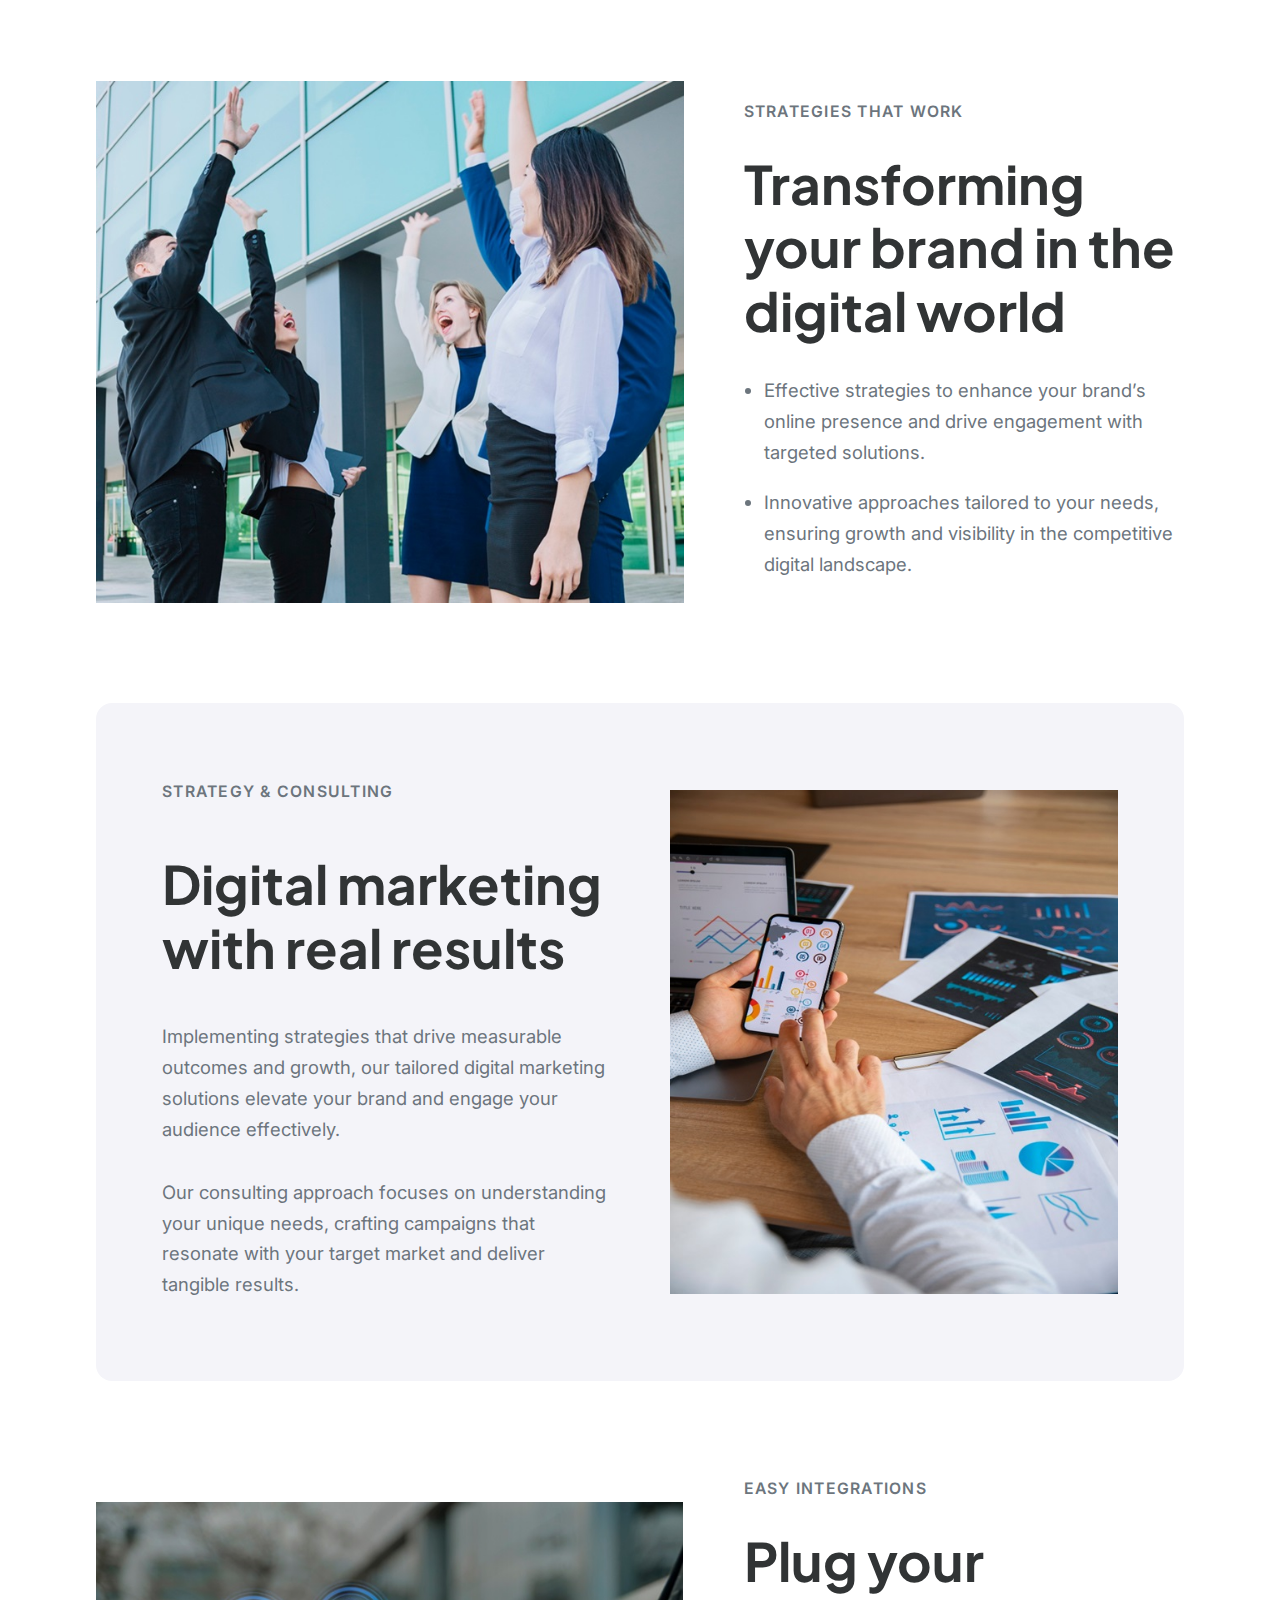
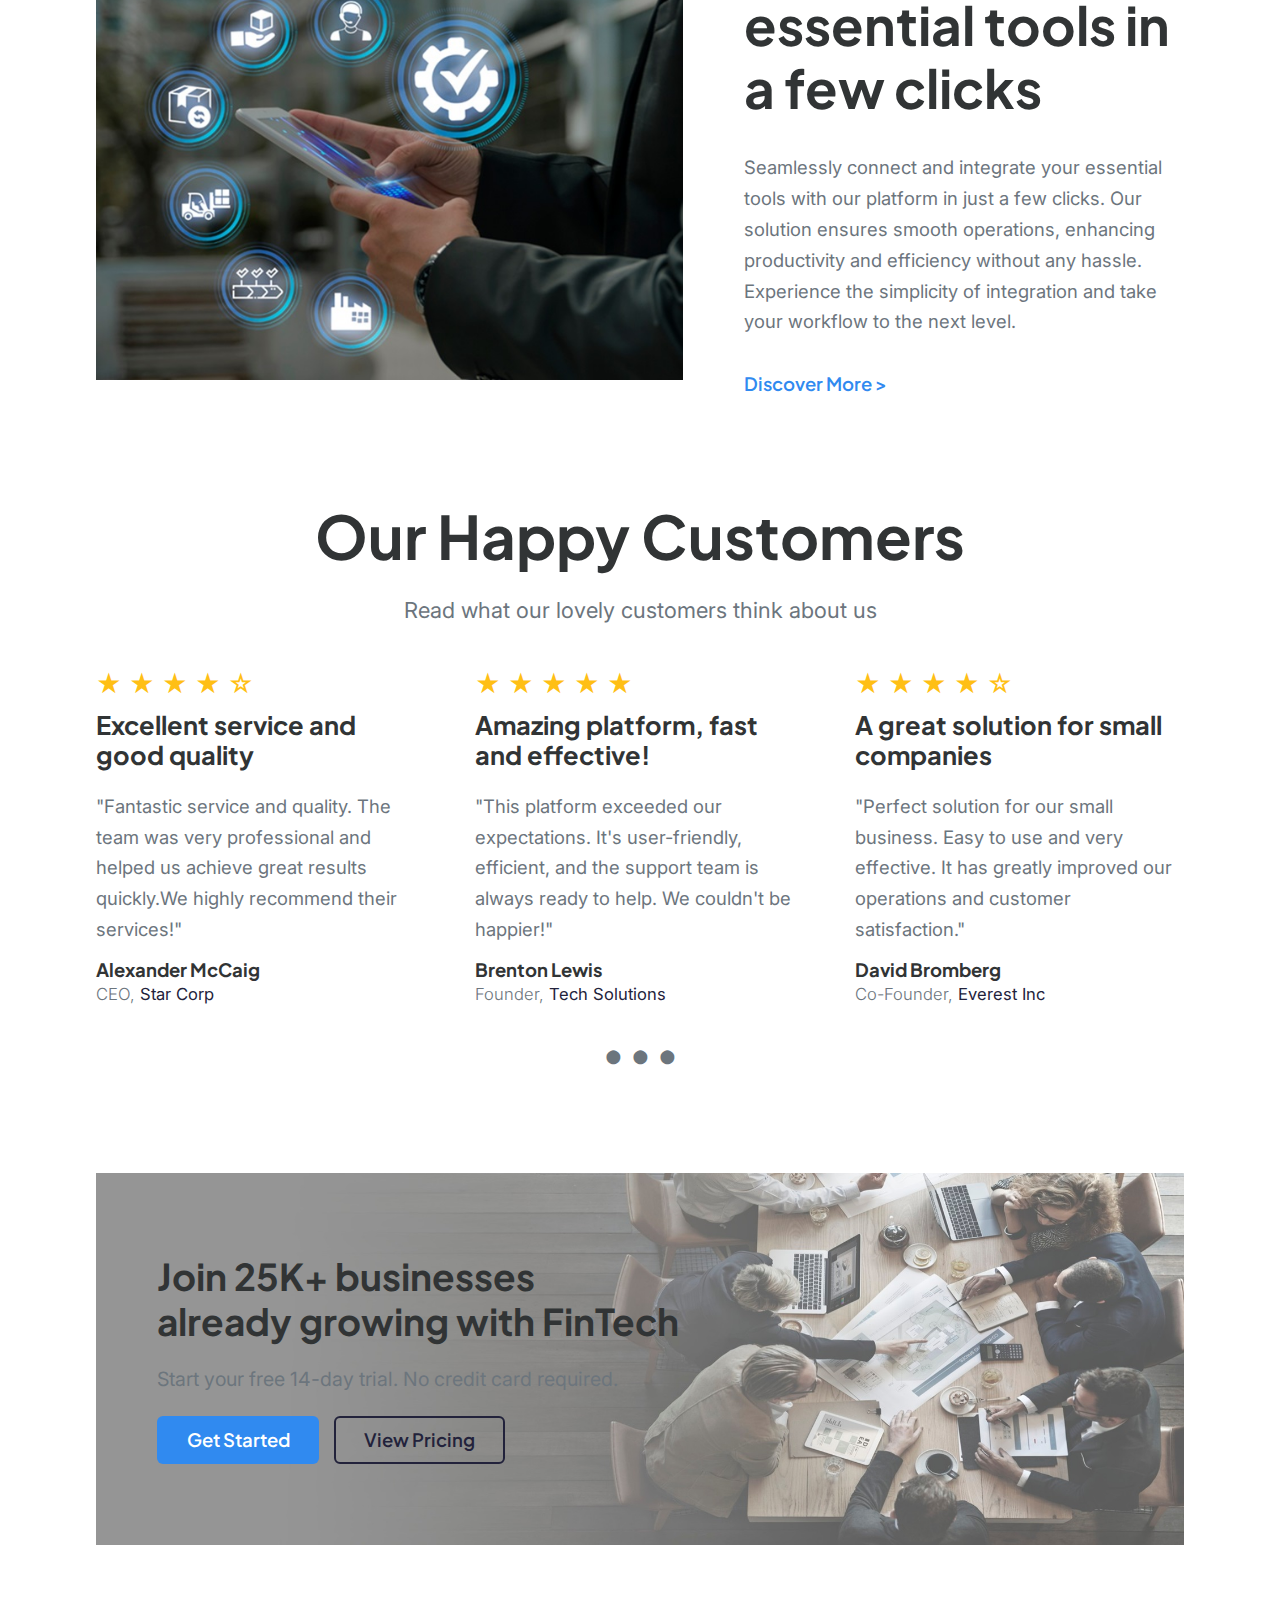
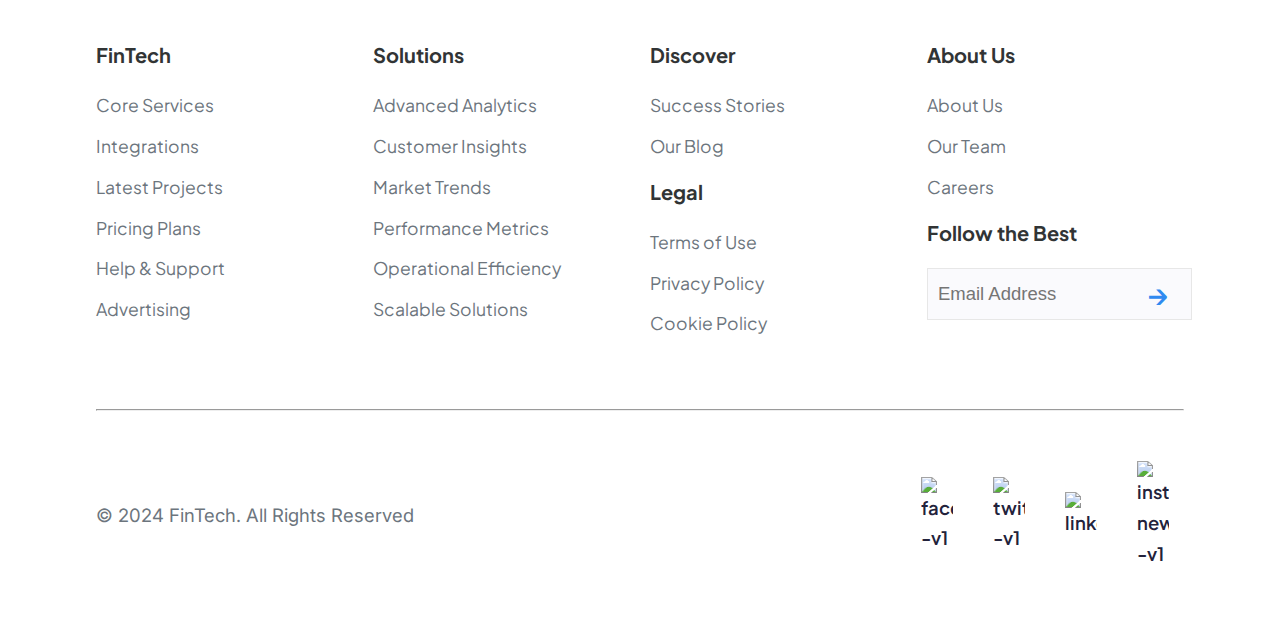
==== commit 5a68f07c: "fourth commit" ====
--- a/basic/index.html
+++ b/basic/index.html
@@ -21,7 +21,7 @@
     <main>
       <header class="header-main">
         <nav class="navbar">
-          <img src="/basic/images/logo-blue.png" alt="Logo" />
+          <img src="/basic/images/logo.svg" alt="Logo" />
           <ul class="nav-menu">
             <li class="nav-item">
               <a href="#" class="nav-link"
@@ -46,17 +46,15 @@
               >
             </li>
             <li class="nav-item">
-              <a href="signup-1.html" class="btn btn-primary">Get Started</a>
+              <a href="signup-1.html" class="btn btn-nav-primary"
+                >Get Started</a
+              >
             </li>
           </ul>
           <div class="hamburger">
             <span class="bar"></span>
             <span class="bar"></span>
             <span class="bar"></span>
-            <!-- <img
-              src="https://img.icons8.com/ios-filled/50/228BE6/menu--v6.png"
-              alt="menu--v6"
-            /> -->
           </div>
         </nav>
       </header>
@@ -66,12 +64,12 @@
         <div class="hero-container">
           <!-- Hero Text -->
           <h2 class="hero-title">
-            The powerful analytics tools for your business
+            The Ultimate Analytics Tools To Elevate Your Business Performance
           </h2>
 
           <p class="hero-description">
-            Discover advanced analytics and insights to drive your business
-            forward with ease and confidence.
+            Discover advanced analytics and actionable insights to efficiently
+            drive your business growth forward with greater ease and confidence
           </p>
 
           <div class="hero-buttons">
@@ -80,7 +78,7 @@
           </div>
         </div>
         <div class="hero-image-container">
-          <img src="images/hero-img.png" alt="hero-img" class="hero-image" />
+          <img src="images/hero-img.jpg" alt="hero-img" class="hero-image" />
         </div>
       </section>
 
@@ -88,7 +86,7 @@
       <section class="statistic-section">
         <div class="statistic-container">
           <div class="statistic-block">
-            <h2 class="statistic-number">7.8k</h2>
+            <h2 class="statistic-number">8.8K</h2>
             <p class="statistic-text">
               Engaged clients worldwide, growing rapidly every day.
             </p>
@@ -141,7 +139,7 @@
           </div>
           <div class="features-img-container">
             <img
-              src="images/features-img.svg"
+              src="images/features-img.jpg"
               alt="features-img"
               class="features-img"
             />
@@ -252,7 +250,7 @@
             </ul>
 
             <img
-              src="images/sec-feat-box-1.png"
+              src="images/sec-feat-box-1.jpg"
               alt="sec-feat-box-1"
               class="secondary-features-box-img"
             />
@@ -280,7 +278,7 @@
             </ul>
 
             <img
-              src="images/sec-feat-box-2.png"
+              src="images/sec-feat-box-2.jpg"
               alt="sec-feat-box-2"
               class="secondary-features-box-img"
             />
@@ -301,7 +299,7 @@
           <div class="incredible-features-box-container">
             <div class="incredible-features-box">
               <img
-                src="images/incredible-feat-1.svg"
+                src="images/incredible-feat-1.jpg"
                 alt="incredible-feat-1"
                 class="incredible-features-box-img"
               />
@@ -313,7 +311,7 @@
             </div>
             <div class="incredible-features-box">
               <img
-                src="images/incredible-feat-2.svg"
+                src="images/incredible-feat-2.jpg"
                 alt="incredible-feat-2"
                 class="incredible-features-box-img"
               />
@@ -326,7 +324,7 @@
             </div>
             <div class="incredible-features-box">
               <img
-                src="images/incredible-feat-3.svg"
+                src="images/incredible-feat-3.jpg"
                 alt="incredible-feat-3"
                 class="incredible-features-box-img"
               />
@@ -393,7 +391,7 @@
           </div>
           <div class="features-content-section-img-container">
             <img
-              src="images/features-content.png"
+              src="images/features-content.jpg"
               alt="features-content-image"
               class="features-content-section-img"
             />
@@ -500,7 +498,7 @@
       <section class="feature-solutions-progress-section">
         <div class="feature-solutions-progress-container">
           <img
-            src="images/features-progress.png"
+            src="images/features-progress.jpg"
             alt="features-progress"
             class="feature-solutions-progress-img"
           />
@@ -614,7 +612,7 @@
 
           <div class="features-progress-content-img-container">
             <img
-              src="images/feat-progress-content.png"
+              src="images/feat-progress-content.jpg"
               alt="feat-progress-content"
               class="features-progress-content-img"
             />
@@ -634,11 +632,16 @@
           </div>
 
           <div class="features-video-content-video">
-            <img
-              src="images/feat-video-content.svg"
-              alt="feat-video-content"
-              class="features-video-content-img"
-            />
+            <div class="video-wrapper">
+              <iframe
+                src="https://www.youtube.com/embed/bNpx7gpSqbY?si=DZTUEhw6ZBtKcZZZ"
+                title="YouTube video player"
+                frameborder="0"
+                allow="accelerometer; autoplay; clipboard-write; encrypted-media; gyroscope; picture-in-picture; web-share"
+                referrerpolicy="strict-origin-when-cross-origin"
+                allowfullscreen
+              ></iframe>
+            </div>
           </div>
         </div>
       </section>
@@ -696,7 +699,7 @@
       <section class="features-works-section">
         <div class="features-works-container">
           <div class="features-works-img-container">
-            <img src="images/feats-work.png" alt="feats-work" />
+            <img src="images/feats-work.jpg" alt="feats-work" />
           </div>
           <div class="features-works-text-container">
             <span>Strategies That Work</span>
@@ -738,7 +741,7 @@
           </div>
 
           <div class="features-marketing-img-container">
-            <img src="images/feats-marketing.svg" alt="feats-marketing" />
+            <img src="images/feats-marketing.jpg" alt="feats-marketing" />
           </div>
         </div>
       </section>
@@ -747,7 +750,7 @@
       <section class="features-discover-section">
         <div class="features-discover-container">
           <div class="features-discover-img-container">
-            <img src="images/feats-discover.png" alt="feats-discover" />
+            <img src="images/feats-discover.jpg" alt="feats-discover" />
           </div>
 
           <div class="features-discover-text-container">
@@ -853,6 +856,171 @@
           </div>
         </div>
       </section>
+
+      <!-- Banner Section -->
+      <section class="banner-section">
+        <div class="banner-container">
+          <div class="banner-block">
+            <h4>
+              Join 25K+ businesses <br />
+              already growing with FinTech
+            </h4>
+            <p>Start your free 14-day trial. No credit card required.</p>
+            <div class="banner-block-btn-container">
+              <a href="#" class="btn btn-banner-primary">Get Started</a>
+              <a href="#" class="btn btn-banner-secondary">View Pricing</a>
+            </div>
+          </div>
+        </div>
+      </section>
+
+      <!-- Footer Section-->
+      <footer class="footer-section">
+        <div class="footer-container">
+          <!-- footer-section-text-container start-->
+          <div class="footer-section-text-container">
+            <div class="footer-block">
+              <h6>FinTech</h6>
+              <ul class="footer-list">
+                <li>
+                  <a href="#">Core Services</a>
+                </li>
+                <li>
+                  <a href="#">Integrations</a>
+                </li>
+                <li>
+                  <a href="#">Latest Projects</a>
+                </li>
+                <li>
+                  <a href="#">Pricing Plans</a>
+                </li>
+                <li>
+                  <a href="#">Help & Support</a>
+                </li>
+                <li>
+                  <a href="#">Advertising</a>
+                </li>
+              </ul>
+            </div>
+
+            <div class="footer-block">
+              <h6>Solutions</h6>
+              <ul class="footer-list">
+                <li>
+                  <a href="#">Advanced Analytics</a>
+                </li>
+                <li>
+                  <a href="#">Customer Insights</a>
+                </li>
+                <li>
+                  <a href="#">Market Trends</a>
+                </li>
+                <li>
+                  <a href="#">Performance Metrics</a>
+                </li>
+                <li>
+                  <a href="#">Operational Efficiency</a>
+                </li>
+                <li>
+                  <a href="#">Scalable Solutions</a>
+                </li>
+              </ul>
+            </div>
+            <!-- xxxxxx -->
+            <div class="footer-block">
+              <h6>Discover</h6>
+              <ul class="footer-list">
+                <li>
+                  <a href="#">Success Stories</a>
+                </li>
+                <li>
+                  <a href="#">Our Blog</a>
+                </li>
+              </ul>
+
+              <h6>Legal</h6>
+              <ul class="footer-list">
+                <li>
+                  <a href="#">Terms of Use</a>
+                </li>
+                <li>
+                  <a href="#">Privacy Policy</a>
+                </li>
+                <li>
+                  <a href="#">Cookie Policy</a>
+                </li>
+              </ul>
+            </div>
+            <!-- xxxxxx -->
+            <div class="footer-block">
+              <h6>About Us</h6>
+              <ul class="footer-list">
+                <li>
+                  <a href="#">About Us</a>
+                </li>
+                <li>
+                  <a href="#">Our Team</a>
+                </li>
+                <li>
+                  <a href="#">Careers</a>
+                </li>
+              </ul>
+
+              <div class="footer-form-container">
+                <h6>Follow the Best</h6>
+                <form class="footer-form">
+                  <input
+                    type="email"
+                    name="email"
+                    placeholder="Email Address"
+                    required
+                    autocomplete="email"
+                  />
+                  <a href="#">&#8594;</a>
+                </form>
+              </div>
+            </div>
+          </div>
+          <!-- footer-section-text-container end-->
+          <hr />
+          <!-- xxxxxx -->
+          <div class="footer-section-bottom">
+            <p>&copy; 2024 FinTech. <span>All Rights Reserved</span></p>
+            <div>
+              <ul class="footer-section-bottom-list">
+                <li>
+                  <a href="#"
+                    ><img
+                      src="https://img.icons8.com/ios-filled/50/228BE6/facebook--v1.png"
+                      alt="facebook--v1"
+                  /></a>
+                </li>
+                <li>
+                  <a href="#"
+                    ><img
+                      src="https://img.icons8.com/ios-filled/50/228BE6/twitterx--v1.png"
+                      alt="twitterx--v1"
+                  /></a>
+                </li>
+                <li>
+                  <a href="#"
+                    ><img
+                      src="https://img.icons8.com/ios-filled/50/228BE6/linkedin.png"
+                      alt="linkedin"
+                  /></a>
+                </li>
+                <li>
+                  <a href="#"
+                    ><img
+                      src="https://img.icons8.com/ios-filled/50/228BE6/instagram-new--v1.png"
+                      alt="instagram-new--v1"
+                  /></a>
+                </li>
+              </ul>
+            </div>
+          </div>
+        </div>
+      </footer>
     </main>
 
     <!-- Scripts -->
--- a/basic/style.css
+++ b/basic/style.css
@@ -57,10 +57,12 @@
   color: var(--black);
 }
 
-a:visited,
-a:hover,
-a:active {
-  color: var(--black);
+.btn {
+  border: 2px solid transparent;
+  border-radius: 6px;
+  padding: 1rem 1.5rem;
+  transition: all 0.4s ease-in-out;
+  cursor: pointer;
 }
 
 /* ***** HEADER SECTION ***** */
@@ -87,13 +89,14 @@
   justify-content: space-between;
   align-items: center;
   height: 7rem;
-  width: 85%;
+  width: 75%;
   padding: 0 1.5rem;
   margin: 0 auto;
   position: relative;
 }
 
 nav img {
+  transform: scale(2.5);
   max-height: 3.5rem;
 }
 
@@ -102,6 +105,7 @@
   display: flex;
   justify-content: space-between;
   align-items: center;
+  gap: 1rem;
 }
 
 .nav-item {
@@ -109,7 +113,23 @@
 }
 
 .nav-link {
-  display: inline-block;
+  font-size: 1.734rem;
+}
+
+.nav-arrow {
+  font-size: 1rem;
+}
+
+.btn-nav-primary {
+  font-size: 1.66464rem;
+  background-color: var(--blue);
+  color: var(--white);
+}
+
+.btn-nav-primary:hover {
+  background-color: var(--white);
+  border-color: var(--coal);
+  color: var(--coal);
 }
 
 /* ***** HAMBURGER MENU ***** */
@@ -128,28 +148,7 @@
   background-color: #101010;
 }
 
-/* ***** BUTTON ***** */
-
-.btn {
-  border: 2px solid transparent;
-  border-radius: 6px;
-  padding: 1rem 1.5rem;
-  transition: all 0.4s ease-in-out;
-  cursor: pointer;
-}
-
-.btn-primary {
-  background-color: var(--blue);
-  color: var(--white);
-}
-
-.btn-primary:hover {
-  background-color: var(--blue-dark);
-  border-color: var(--blue-dark);
-  color: var(--coal);
-}
-
-.btn-secondary {
+/* .btn-secondary {
   background-color: transparent;
   border: 2px solid var(--black);
   color: var(--black);
@@ -159,7 +158,7 @@
   background-color: var(--blue-dark);
   border-color: var(--blue-dark);
   color: var(--white);
-}
+} */
 
 /* ***** DIVIDER ***** */
 
@@ -1019,10 +1018,20 @@
   width: 100%;
 }
 
-.features-video-content-img {
+.video-wrapper {
+  position: relative;
   width: 100%;
-  height: auto;
-  vertical-align: middle;
+  padding-bottom: 56.25%; /* 16:9 aspect ratio */
+  height: 0;
+}
+
+.video-wrapper iframe {
+  position: absolute;
+  top: 0;
+  left: 0;
+  width: 100%;
+  height: 100%;
+  border: 0;
 }
 
 /* ***** Features Statistics Second Section ***** */
@@ -1464,6 +1473,194 @@
   display: flex;
   justify-content: center;
   gap: 1rem;
+}
+
+/* ****** Banner Section ****** */
+
+.banner-section {
+  padding-top: 10rem;
+  color: #6c757d;
+  font-size: 1.8496rem;
+  font-weight: 400;
+  line-height: 3.08254rem;
+}
+
+.banner-container {
+  width: 85%;
+  background-image: url(images/banner-1.jpg);
+  background-size: cover;
+  background-position: center;
+  background-repeat: no-repeat;
+  margin: 0 auto;
+  display: flex;
+  flex-direction: column;
+  align-items: flex-start;
+}
+
+.banner-block {
+  padding: 8rem 6rem;
+  border: 1px solid transparent;
+  display: flex;
+  flex-direction: column;
+  gap: 2rem;
+}
+
+.banner-block h4 {
+  color: #313435;
+  font-family: var(--font-heading);
+  font-size: 3.6992rem;
+  font-weight: 700;
+  line-height: 4.43904rem;
+}
+
+.banner-block p {
+  font-size: 1.9652rem;
+  font-weight: 400;
+  line-height: 3.2752rem;
+}
+
+.banner-block-btn-container {
+  display: flex;
+  gap: 1.5rem;
+}
+
+.btn-banner-primary,
+.btn-banner-secondary {
+  padding: 1.29472rem 2.7744rem;
+  border: 2px solid transparent;
+  border-radius: 6px;
+  font-size: 1.8496rem;
+  font-weight: 600;
+  line-height: 1.8496rem;
+  text-align: center;
+}
+
+.btn-banner-primary {
+  background-color: var(--blue);
+  color: var(--white);
+}
+
+.btn-banner-primary:hover {
+  background-color: var(--blue-dark);
+  border-color: var(--blue-dark);
+}
+
+.btn-banner-secondary {
+  background-color: transparent;
+  color: var(--black);
+  border-color: var(--black);
+}
+
+.btn-banner-secondary:hover {
+  color: var(--white);
+  background-color: var(--coal);
+  border-color: var(--coal);
+}
+
+/* ****** Footer Section ****** */
+
+.footer-section {
+  padding-top: 10rem;
+  padding-bottom: 5rem;
+  color: #6c757d;
+  font-size: 1.8496rem;
+  font-weight: 400;
+  line-height: 3.08254rem;
+}
+
+.footer-container {
+  width: 85%;
+  margin: 0 auto;
+  display: flex;
+  flex-direction: column;
+  gap: 5rem;
+}
+
+.footer-section-text-container {
+  display: flex;
+  gap: 5rem;
+}
+
+.footer-block {
+  flex: 0 1 25%;
+}
+
+.footer-block h6 {
+  color: #313435;
+  font-size: 2.00034rem;
+  font-weight: 700;
+  font-family: var(--font-heading);
+  line-height: 2.00034rem;
+  margin-bottom: 2.5rem;
+}
+
+.footer-list {
+  list-style: none;
+
+  display: flex;
+  flex-direction: column;
+  gap: 1rem;
+}
+
+.footer-list li:last-child {
+  margin-bottom: 2rem;
+}
+
+.footer-list li a {
+  color: #6c757d;
+  font-size: 1.75712rem;
+  font-weight: 400;
+  line-height: 2.92842rem;
+  padding: 0;
+}
+
+.footer-form-container {
+  display: flex;
+  flex-direction: column;
+}
+
+.footer-form {
+  display: flex;
+}
+
+.footer-form input {
+  flex: 1;
+  color: #6c757d;
+  background-color: #fafafd;
+  border: 1.5px solid #e7e7e7;
+  font-size: 1.8496rem;
+  font-weight: 400;
+  line-height: 3.08254rem;
+  padding: 1rem;
+}
+
+.footer-form a {
+  color: var(--blue);
+  font-size: 2.8496rem;
+  font-weight: 600;
+  line-height: 3.08254rem;
+  margin-left: -6rem;
+}
+
+.footer-section-bottom {
+  display: flex;
+  justify-content: space-between;
+  align-items: center;
+}
+
+.footer-section-bottom-list {
+  list-style: none;
+
+  display: flex;
+  justify-content: center;
+  align-items: center;
+  gap: 1rem;
+}
+
+.footer-section-bottom-list li a img {
+  max-width: 3.2rem;
+  height: auto;
+  vertical-align: middle;
 }
 
 /* ******************** */
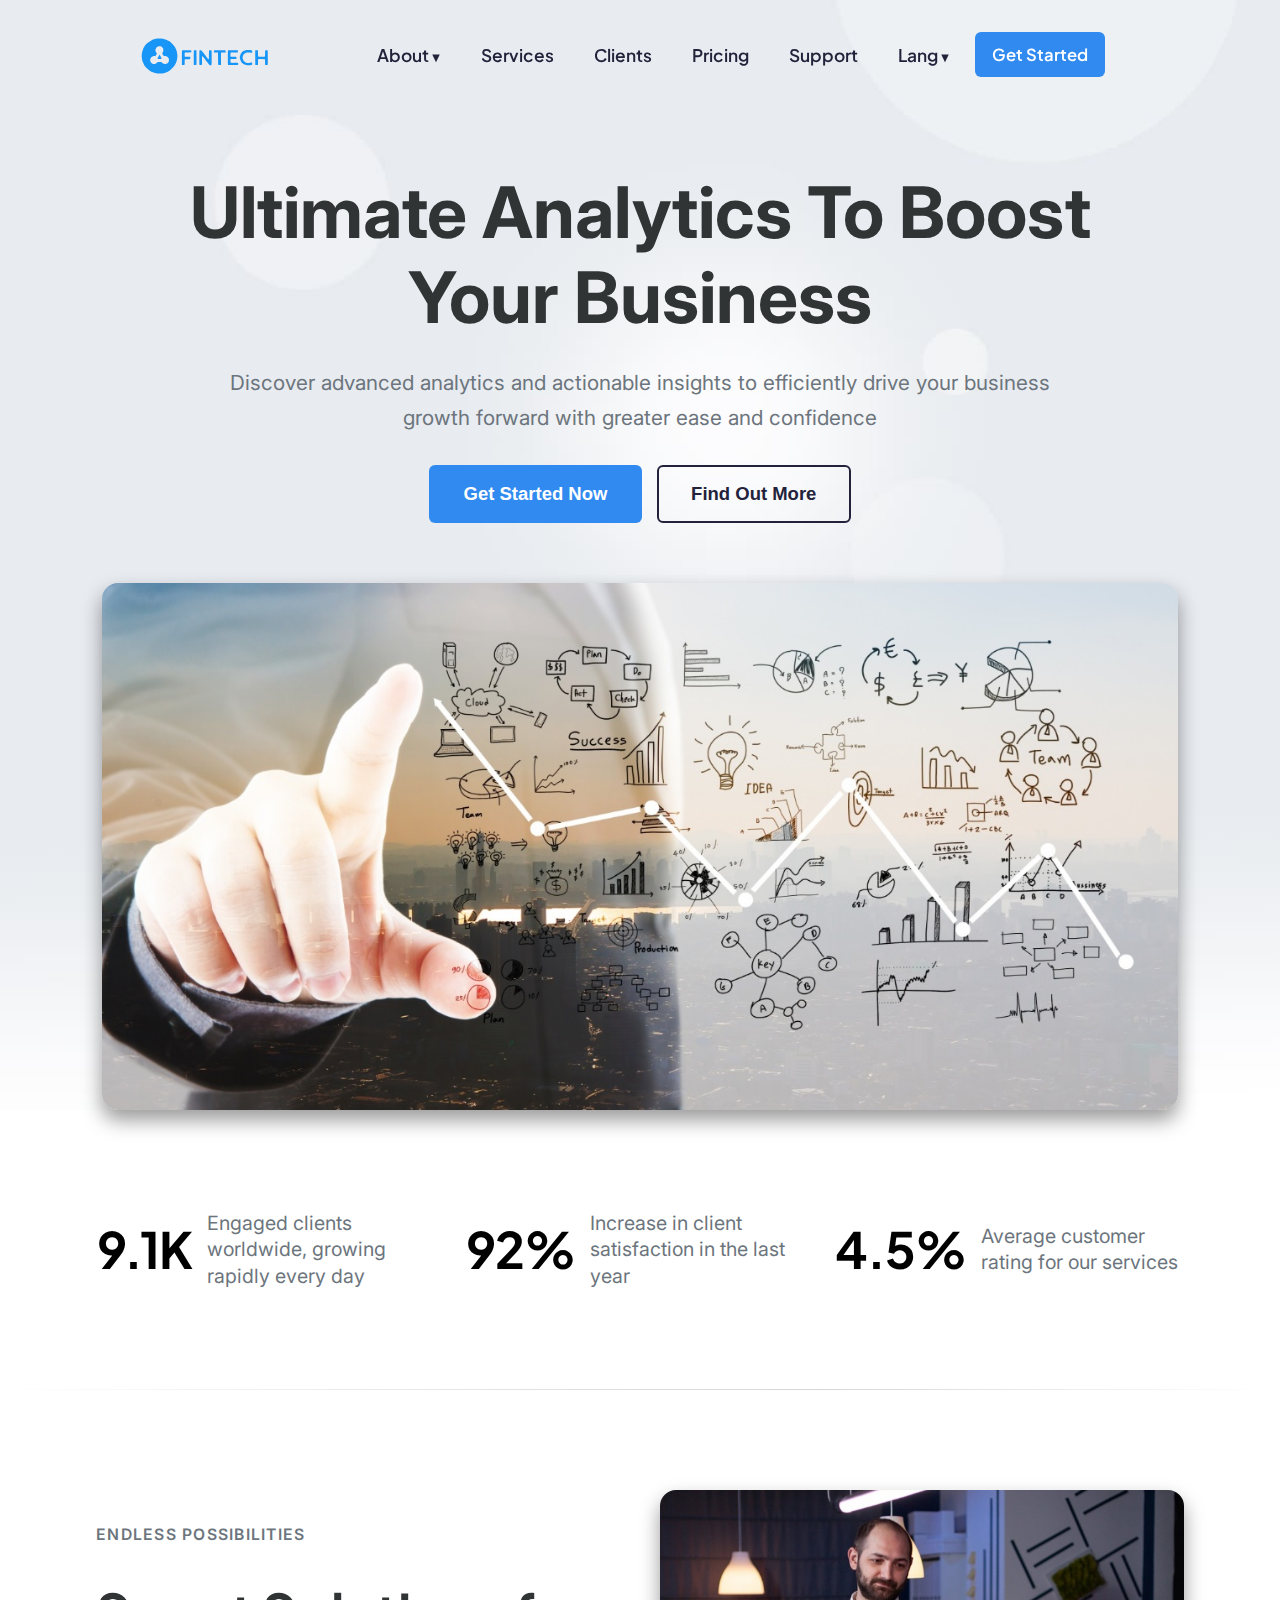
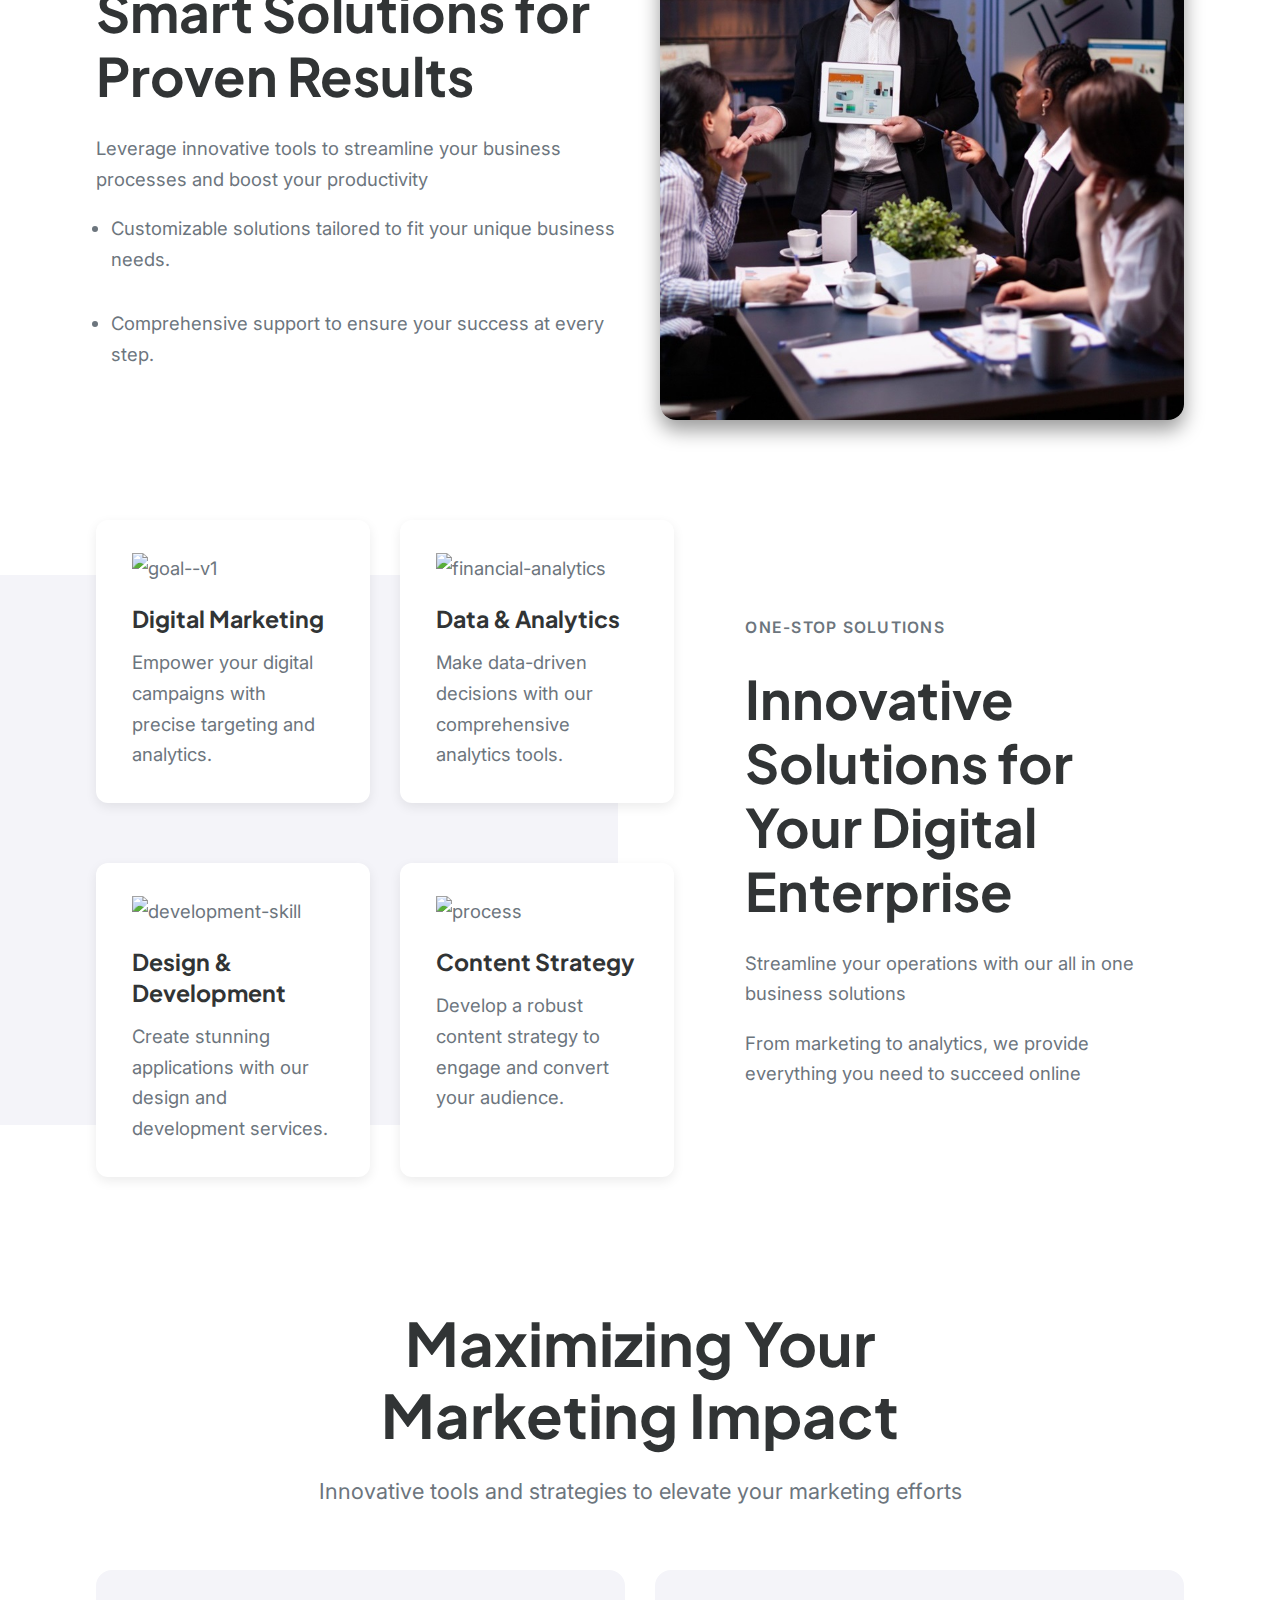
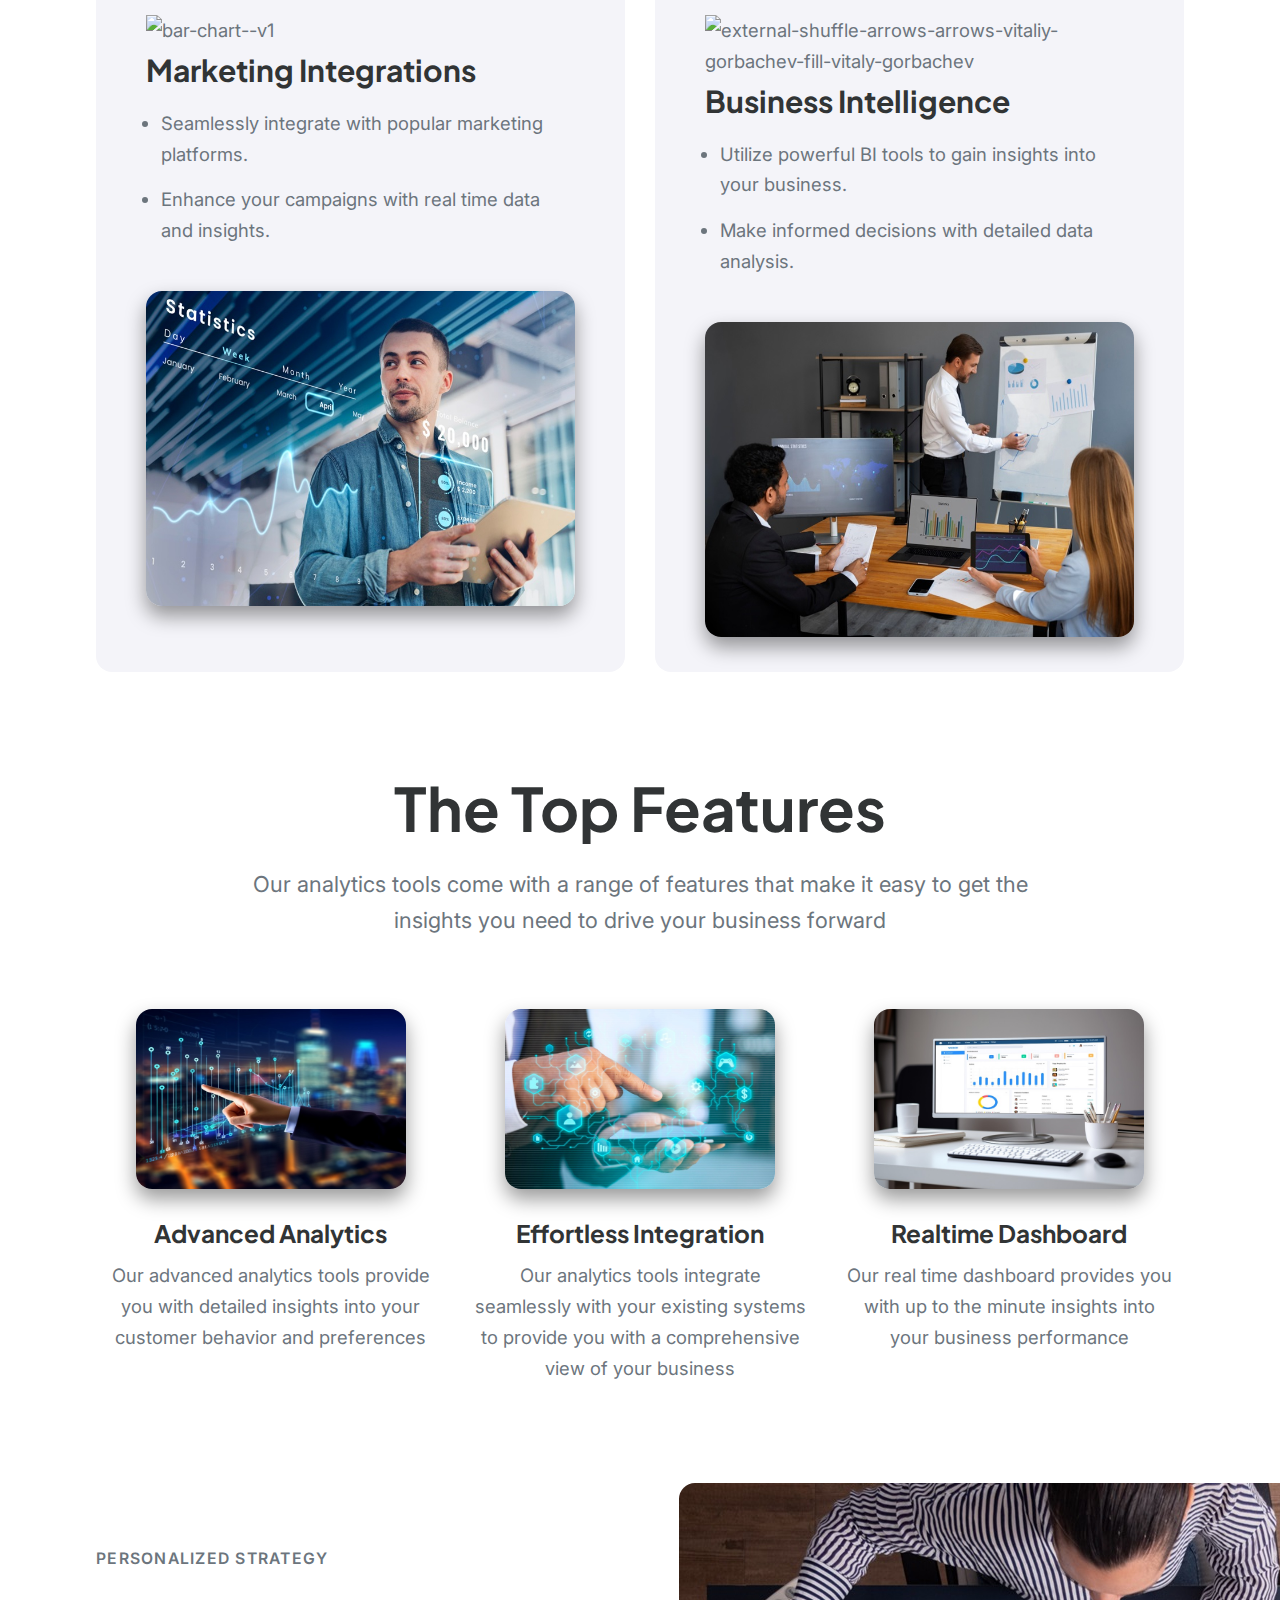
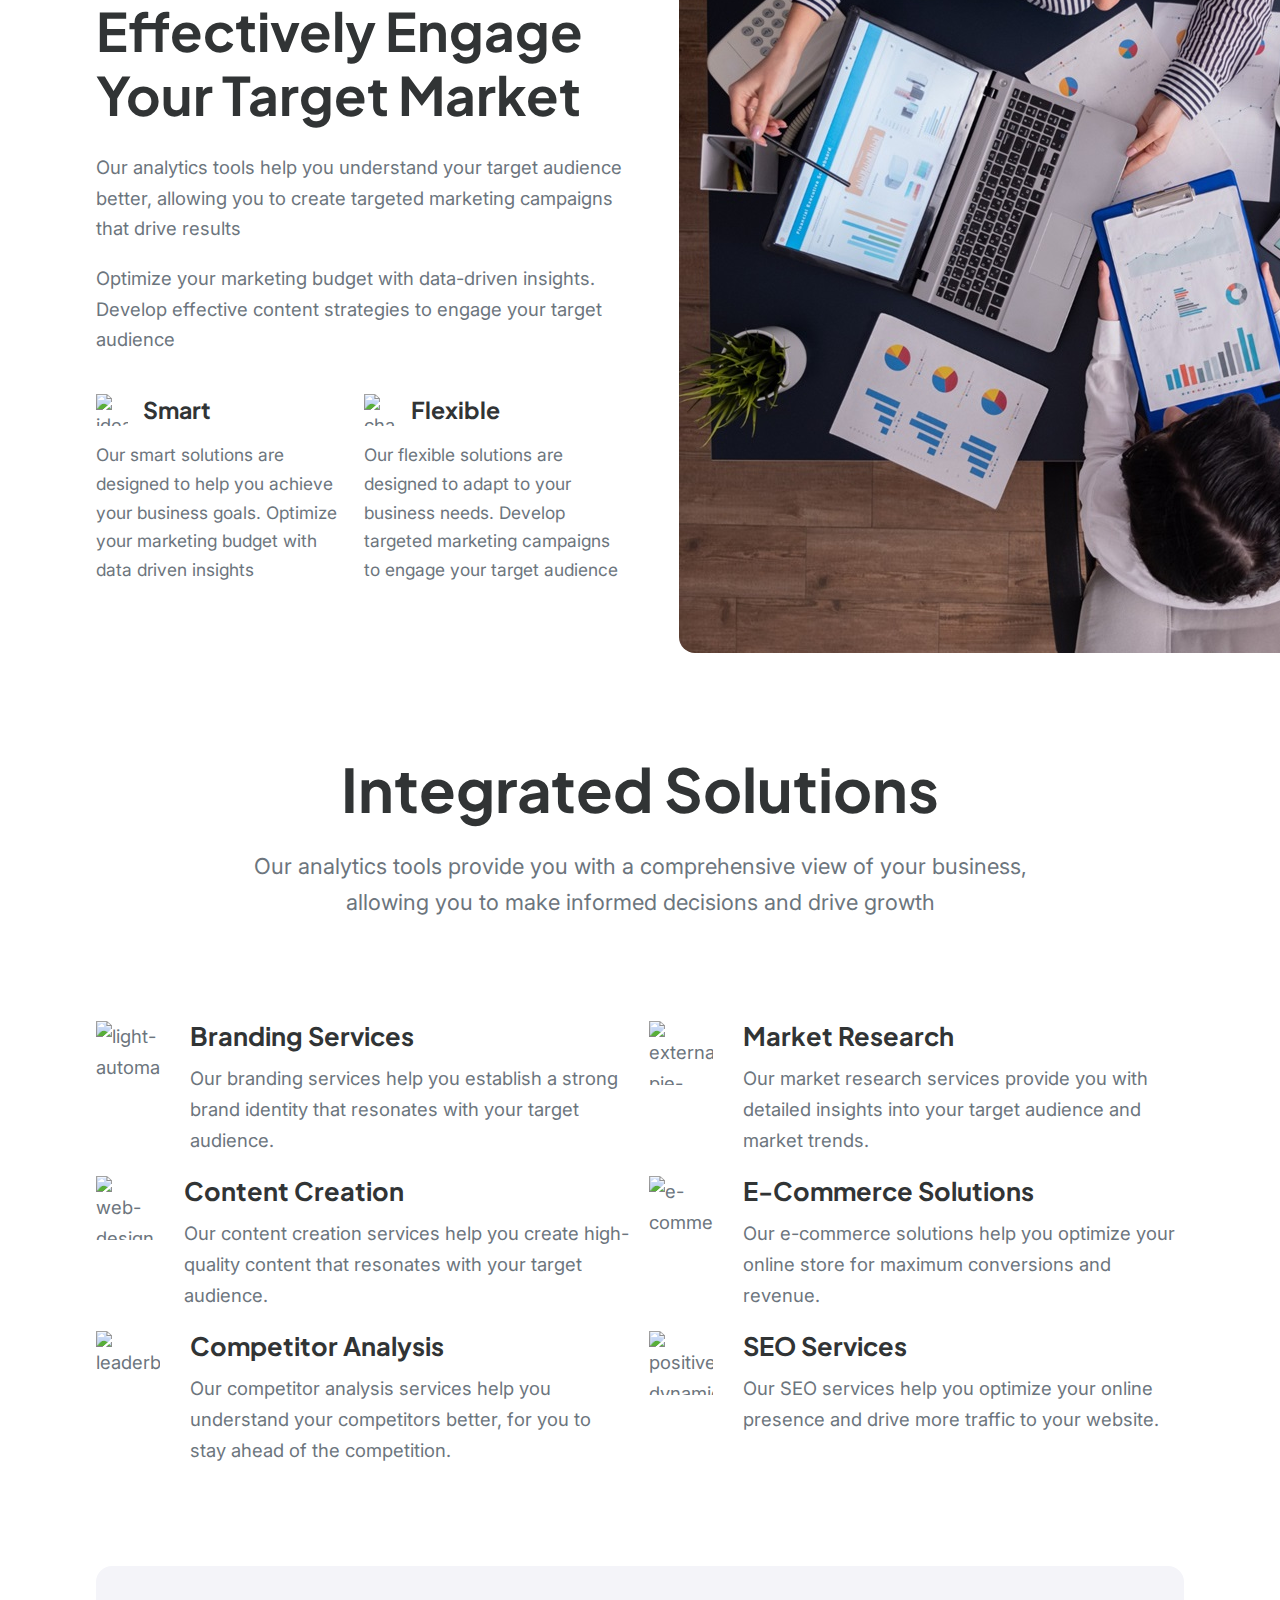
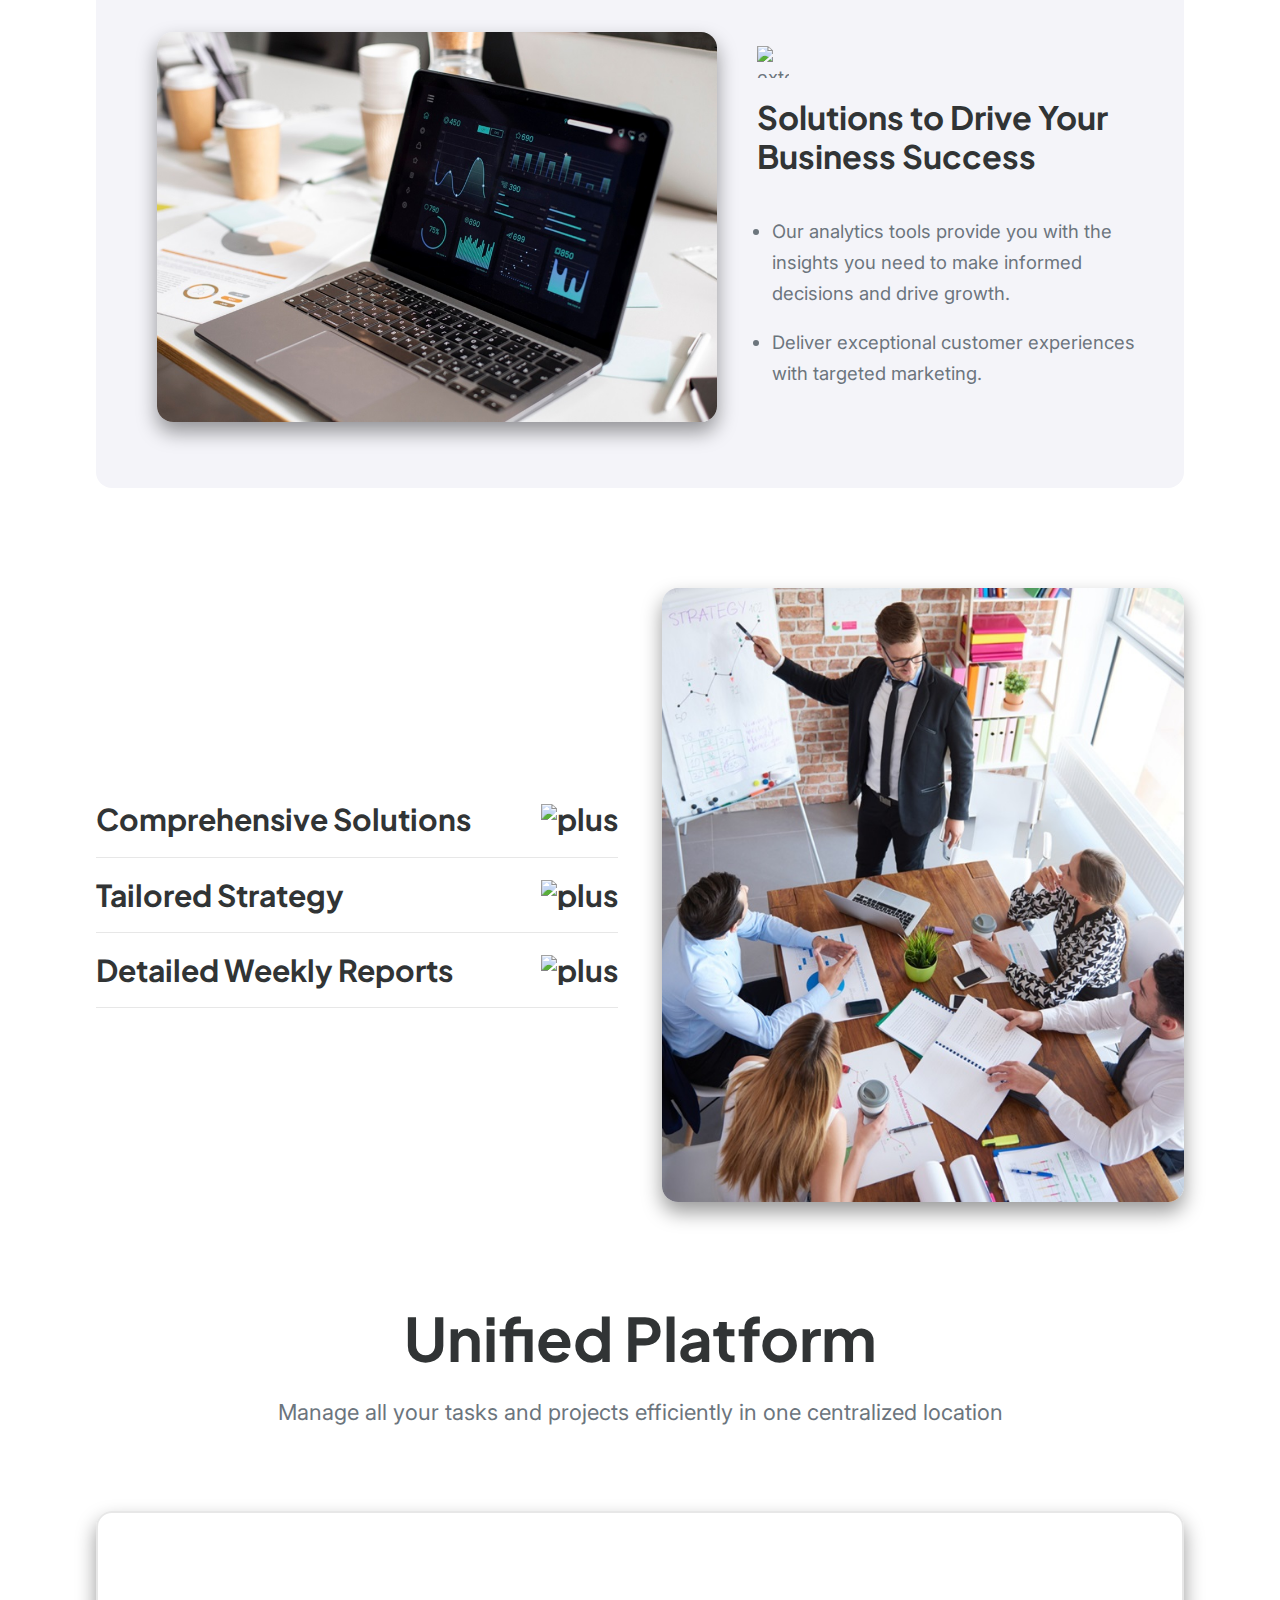
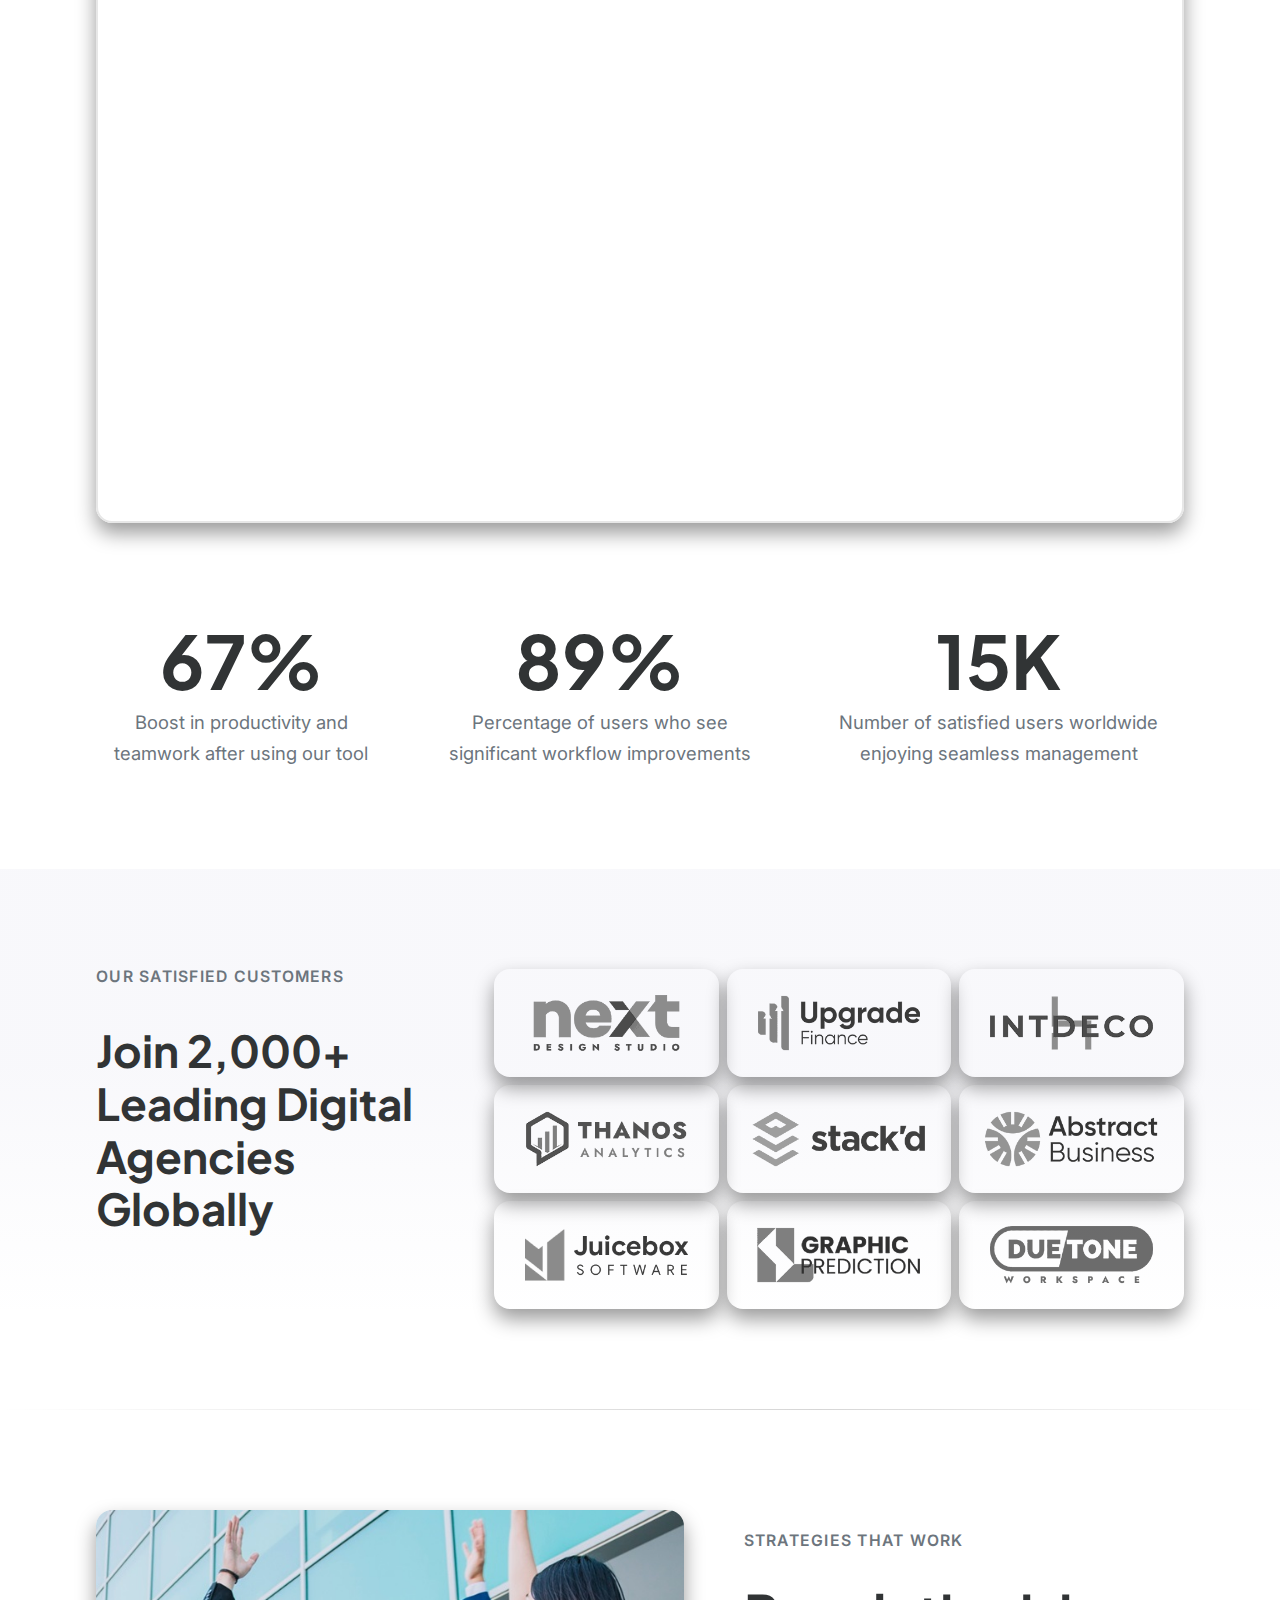
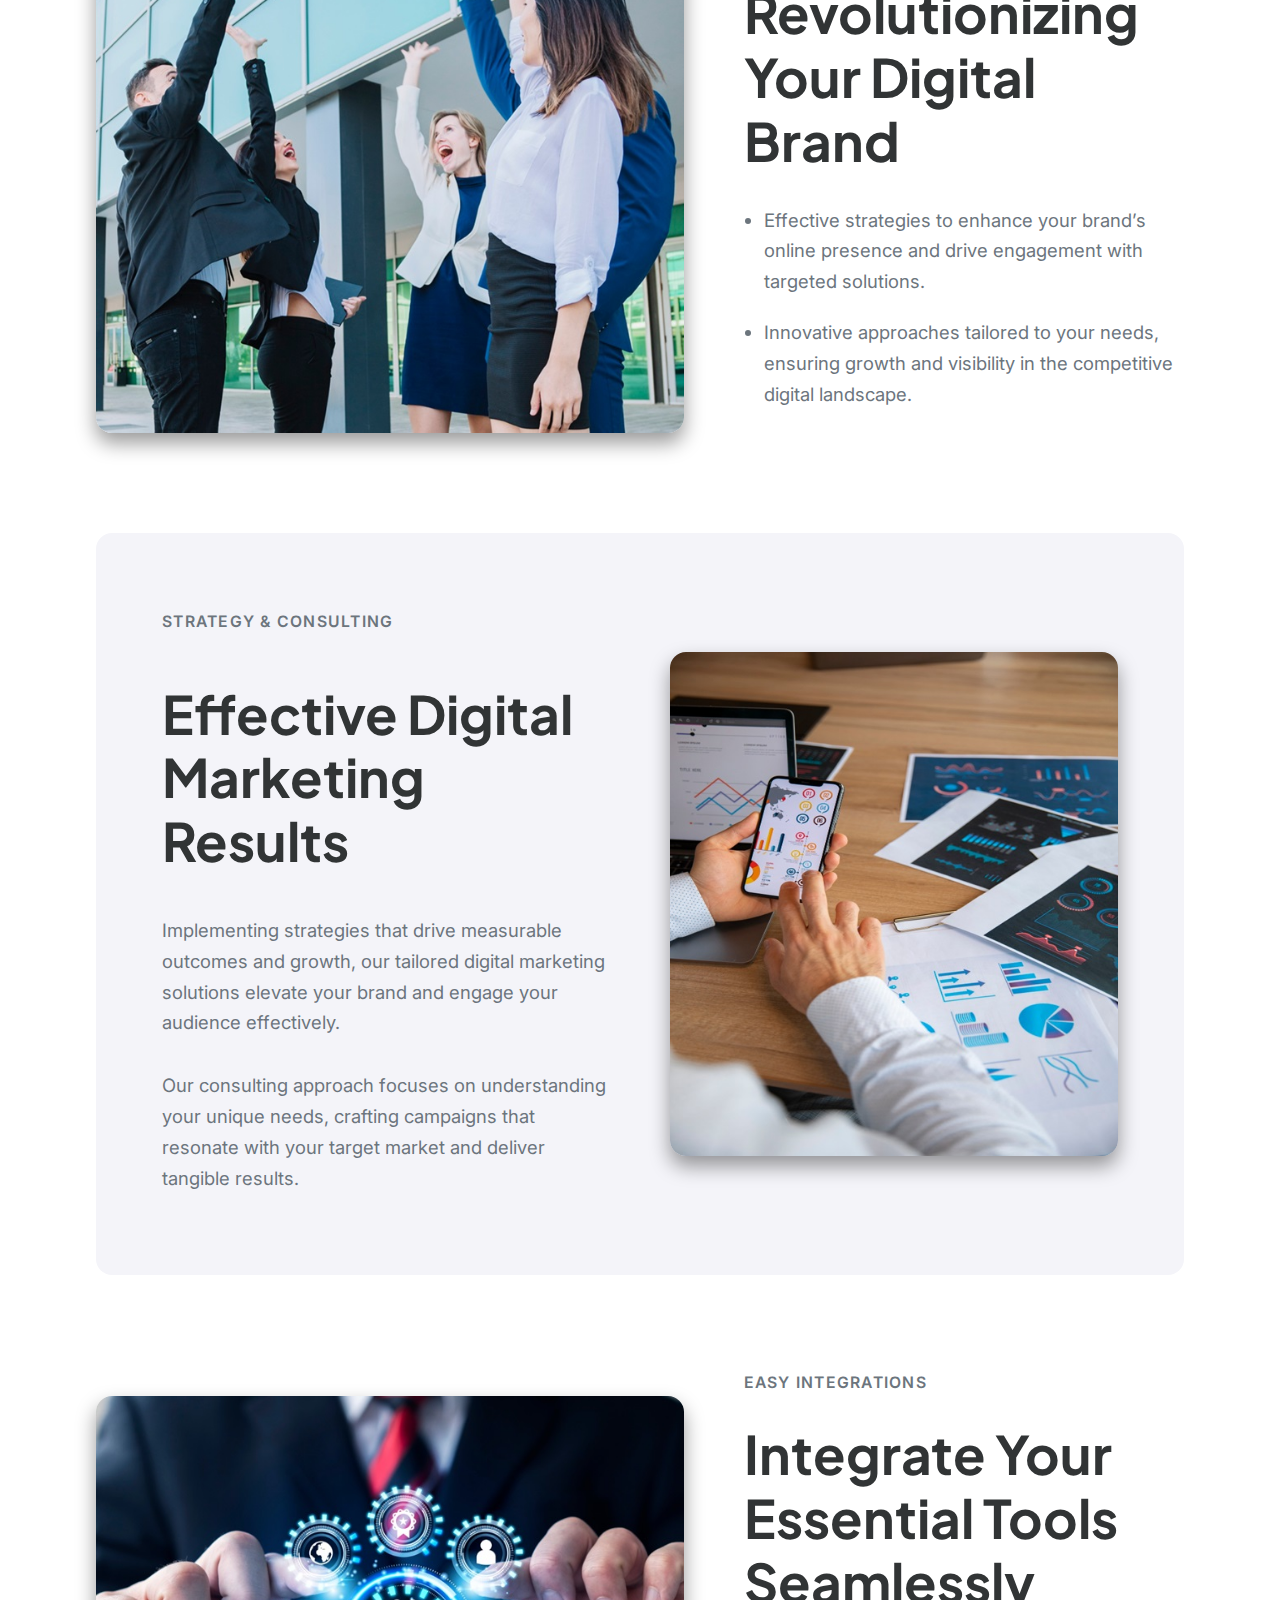
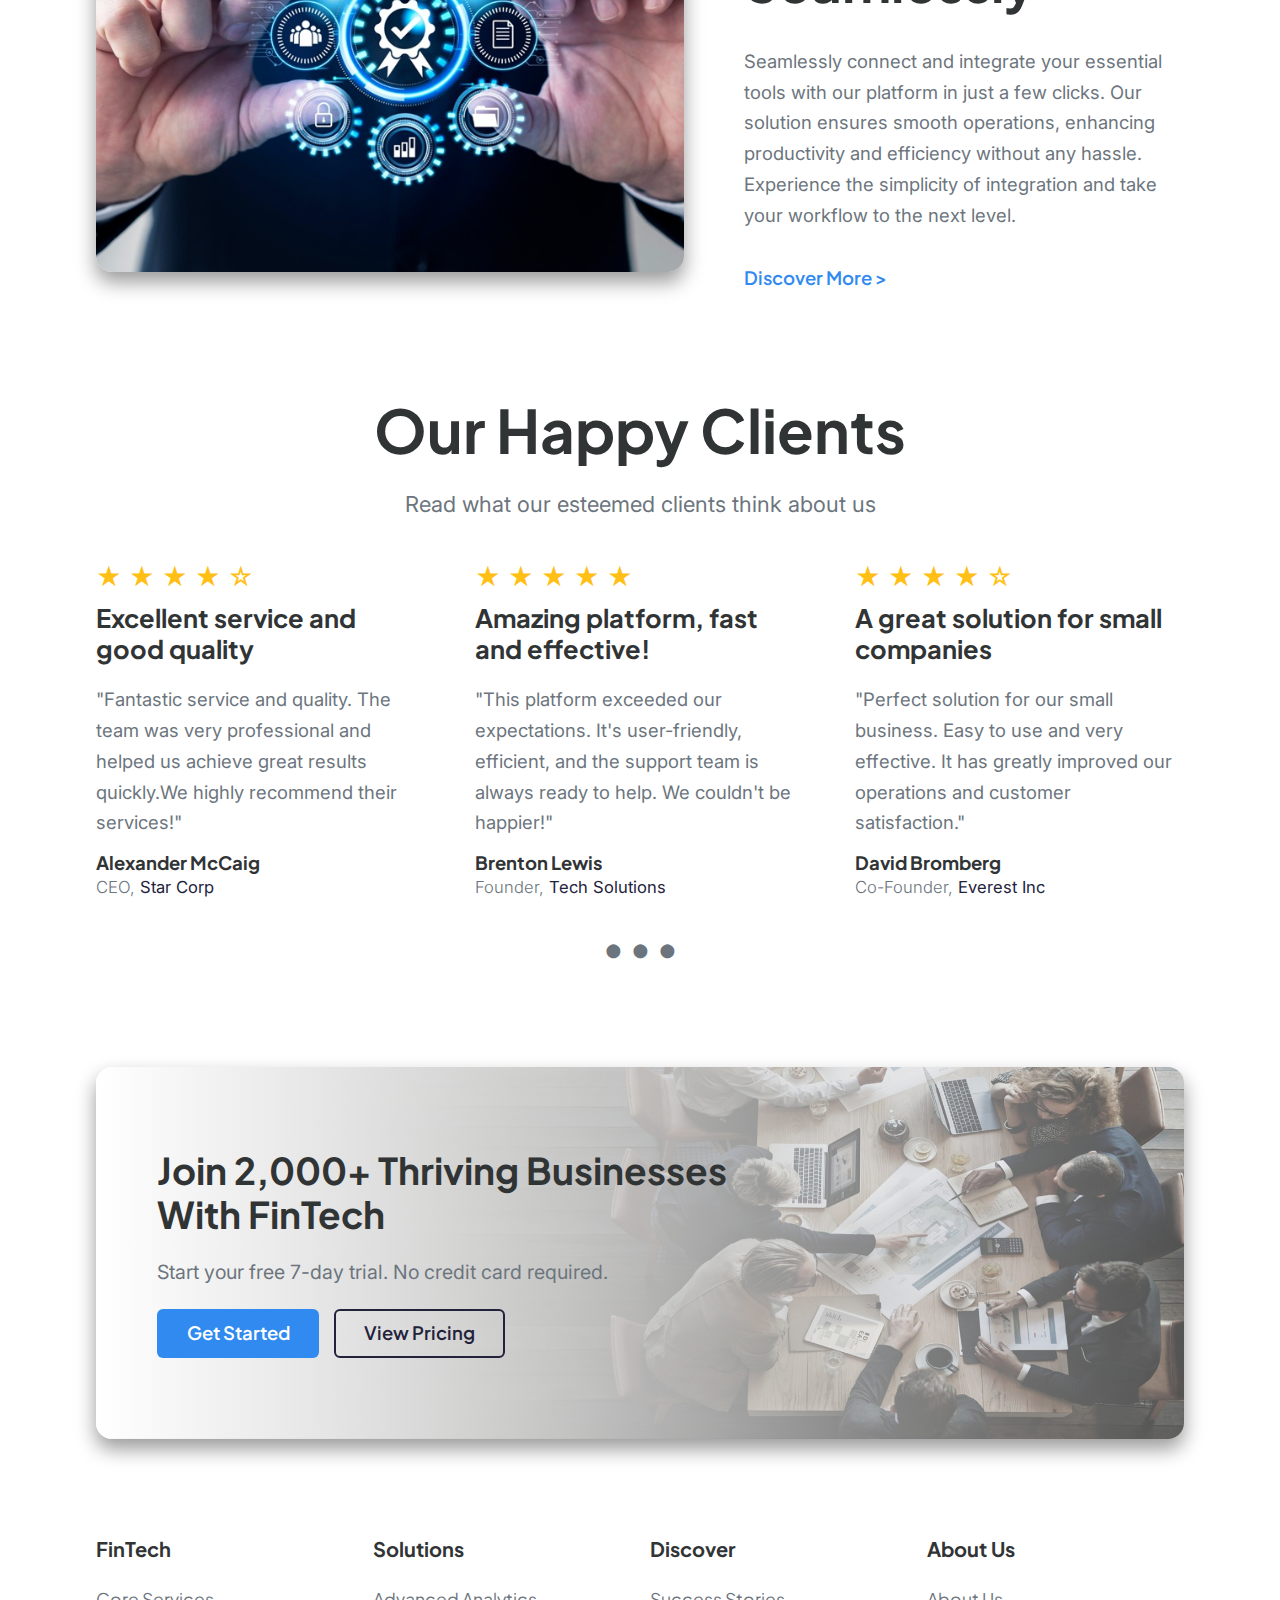
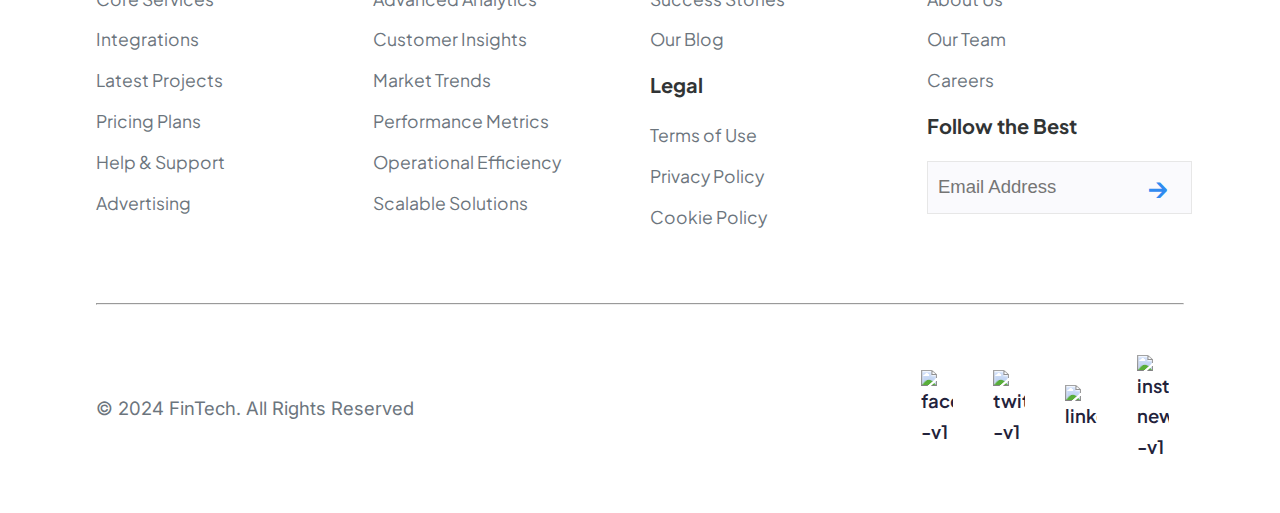
==== commit 86d96422: "fifth commit" ====
--- a/basic/index.html
+++ b/basic/index.html
@@ -29,26 +29,24 @@
               >
             </li>
             <li class="nav-item">
-              <a href="features.html" class="nav-link">Services</a>
+              <a href="#" class="nav-link">Services</a>
             </li>
             <li class="nav-item">
-              <a href="reviews.html" class="nav-link">Customers</a>
+              <a href="#" class="nav-link">Clients</a>
             </li>
             <li class="nav-item">
-              <a href="pricing.html" class="nav-link">Pricing</a>
+              <a href="#" class="nav-link">Pricing</a>
             </li>
             <li class="nav-item">
-              <a href="faqs.html" class="nav-link">FAQs</a>
+              <a href="#" class="nav-link">Support</a>
             </li>
             <li class="nav-item">
               <a href="#" class="nav-link"
-                >En <span class="nav-arrow">&#9660;</span></a
+                >Lang <span class="nav-arrow">&#9660;</span></a
               >
             </li>
             <li class="nav-item">
-              <a href="signup-1.html" class="btn btn-nav-primary"
-                >Get Started</a
-              >
+              <a href="#" class="btn btn-nav-primary">Get Started</a>
             </li>
           </ul>
           <div class="hamburger">
@@ -63,9 +61,7 @@
       <section class="hero-section">
         <div class="hero-container">
           <!-- Hero Text -->
-          <h2 class="hero-title">
-            The Ultimate Analytics Tools To Elevate Your Business Performance
-          </h2>
+          <h2 class="hero-title">Ultimate Analytics To Boost Your Business</h2>
 
           <p class="hero-description">
             Discover advanced analytics and actionable insights to efficiently
@@ -86,21 +82,21 @@
       <section class="statistic-section">
         <div class="statistic-container">
           <div class="statistic-block">
-            <h2 class="statistic-number">8.8K</h2>
+            <h2 class="statistic-number">9.1K</h2>
             <p class="statistic-text">
-              Engaged clients worldwide, growing rapidly every day.
+              Engaged clients worldwide, growing rapidly every day
             </p>
           </div>
           <div class="statistic-block">
-            <h2 class="statistic-number">76%</h2>
+            <h2 class="statistic-number">92%</h2>
             <p class="statistic-text">
-              Increase in client satisfaction in the last year.
+              Increase in client satisfaction in the last year
             </p>
           </div>
           <div class="statistic-block">
-            <h2 class="statistic-number">4.93%</h2>
+            <h2 class="statistic-number">4.5%</h2>
             <p class="statistic-text">
-              Average customer rating for our services.
+              Average customer rating for our services
             </p>
           </div>
         </div>
@@ -113,13 +109,13 @@
       <section class="features-section">
         <div class="features-container">
           <div class="features-text">
-            <span>Endless possibilities</span>
-
-            <h2>Smart solutions that deliver the results</h2>
+            <span>Endless Possibilities</span>
+
+            <h2>Smart Solutions for Proven Results</h2>
 
             <p>
               Leverage innovative tools to streamline your business processes
-              and boost your productivity.
+              and boost your productivity
             </p>
 
             <ul class="features-list">
@@ -178,10 +174,10 @@
                 src="https://img.icons8.com/ios-filled/100/228BE6/development-skill.png"
                 alt="development-skill"
               />
-              <h6>Dev and Design</h6>
+              <h6>Design & Development</h6>
               <p>
-                Create stunning websites and applications with our design and
-                development services.
+                Create stunning applications with our design and development
+                services.
               </p>
             </div>
             <div class="main-features-card">
@@ -200,15 +196,15 @@
           <div class="main-features-text">
             <span>One-Stop Solutions</span>
 
-            <h2>Cutting edge solutions for your online business</h2>
+            <h2>Innovative Solutions for Your Digital Enterprise</h2>
 
             <p>
-              Streamline your operations with our all in one business solutions.
+              Streamline your operations with our all in one business solutions
             </p>
 
             <p>
               From marketing to analytics, we provide everything you need to
-              succeed online.
+              succeed online
             </p>
           </div>
         </div>
@@ -218,11 +214,11 @@
       <section class="secondary-features-section">
         <div class="secondary-features-container">
           <h2 class="secondary-features-title">
-            Handling your marketing needs in a better way
+            Maximizing Your Marketing Impact
           </h2>
 
           <p class="secondary-features-text">
-            Innovative tools and strategies to elevate your marketing efforts.
+            Innovative tools and strategies to elevate your marketing efforts
           </p>
         </div>
       </section>
@@ -290,10 +286,10 @@
       <section class="incredible-features-section">
         <div class="incredible-features-container">
           <div class="incredible-features-heading-container">
-            <h2>The Incredible Features</h2>
+            <h2>The Top Features</h2>
             <p>
               Our analytics tools come with a range of features that make it
-              easy to get the insights you need to drive your business forward.
+              easy to get the insights you need to drive your business forward
             </p>
           </div>
           <div class="incredible-features-box-container">
@@ -306,7 +302,7 @@
               <h6>Advanced Analytics</h6>
               <p>
                 Our advanced analytics tools provide you with detailed insights
-                into your customer behavior and preferences.
+                into your customer behavior and preferences
               </p>
             </div>
             <div class="incredible-features-box">
@@ -319,7 +315,7 @@
               <p>
                 Our analytics tools integrate seamlessly with your existing
                 systems to provide you with a comprehensive view of your
-                business.
+                business
               </p>
             </div>
             <div class="incredible-features-box">
@@ -331,7 +327,7 @@
               <h6>Realtime Dashboard</h6>
               <p>
                 Our real time dashboard provides you with up to the minute
-                insights into your business performance.
+                insights into your business performance
               </p>
             </div>
           </div>
@@ -344,16 +340,16 @@
           <div class="features-content-section-text">
             <div class="features-content-section-text-block1">
               <span>Personalized Strategy</span>
-              <h2>Reach your target audience effectively</h2>
+              <h2>Effectively Engage Your Target Market</h2>
               <p>
                 Our analytics tools help you understand your target audience
                 better, allowing you to create targeted marketing campaigns that
-                drive results.
+                drive results
               </p>
               <p>
                 Optimize your marketing budget with data-driven insights.
                 Develop effective content strategies to engage your target
-                audience.
+                audience
               </p>
             </div>
             <div class="features-content-section-text-block2">
@@ -368,7 +364,7 @@
                 <p>
                   Our smart solutions are designed to help you achieve your
                   business goals. Optimize your marketing budget with data
-                  driven insights.
+                  driven insights
                 </p>
               </div>
               <div class="features-content-section-text-block2">
@@ -383,7 +379,7 @@
                   <p>
                     Our flexible solutions are designed to adapt to your
                     business needs. Develop targeted marketing campaigns to
-                    engage your target audience.
+                    engage your target audience
                   </p>
                 </div>
               </div>
@@ -403,11 +399,10 @@
       <section class="features-solutions">
         <div class="features-solutions-container">
           <div class="features-solutions-text">
-            <h2>The Complete Solutions</h2>
+            <h2>Integrated Solutions</h2>
             <p>
               Our analytics tools provide you with a comprehensive view of your
-              business, allowing you to make informed decisions and drive
-              growth.
+              business, allowing you to make informed decisions and drive growth
             </p>
           </div>
 
@@ -457,7 +452,7 @@
                 alt="e-commerce"
               />
               <div class="features-solutions-box-sub">
-                <h5>e-Commerce Solutions</h5>
+                <h5>E-Commerce Solutions</h5>
                 <p>
                   Our e-commerce solutions help you optimize your online store
                   for maximum conversions and revenue.
@@ -483,10 +478,10 @@
                 alt="positive-dynamic"
               />
               <div class="features-solutions-box-sub">
-                <h5>SEO & SMM Services</h5>
-                <p>
-                  Our SEO and SMM services help you optimize your online
-                  presence and drive more traffic to your website.
+                <h5>SEO Services</h5>
+                <p>
+                  Our SEO services help you optimize your online presence and
+                  drive more traffic to your website.
                 </p>
               </div>
             </div>
@@ -507,7 +502,7 @@
               src="https://img.icons8.com/external-smashingstocks-mixed-smashing-stocks/68/228BE6/external-puzzle-game-hobbies-and-interest-smashingstocks-mixed-smashing-stocks.png"
               alt="external-puzzle-game-hobbies-and-interest-smashingstocks-mixed-smashing-stocks"
             />
-            <h5>Solutions that will make your business successful</h5>
+            <h5>Solutions to Drive Your Business Success</h5>
             <ul>
               <li>
                 <p>
@@ -535,7 +530,7 @@
               <li class="features-progress-content-accordion-item">
                 <div class="features-progress-content-accordion-item-thumb">
                   <h5>
-                    Transforming Solutions
+                    Comprehensive Solutions
                     <span
                       ><img
                         src="https://img.icons8.com/android/24/228BE6/plus.png"
@@ -562,7 +557,7 @@
               <li class="features-progress-content-accordion-item">
                 <div class="features-progress-content-accordion-item-thumb">
                   <h5>
-                    Personalized Strategy
+                    Tailored Strategy
                     <span
                       ><img
                         src="https://img.icons8.com/android/24/228BE6/plus.png"
@@ -589,7 +584,7 @@
               <li class="features-progress-content-accordion-item">
                 <div class="features-progress-content-accordion-item-thumb">
                   <h5>
-                    Detailed Weekly Analytics
+                    Detailed Weekly Reports
                     <span
                       ><img
                         src="https://img.icons8.com/android/24/228BE6/plus.png"
@@ -624,10 +619,10 @@
       <section class="features-video-content-section">
         <div class="features-video-content-container">
           <div class="features-video-content-text">
-            <h2>Everything in One Place</h2>
+            <h2>Unified Platform</h2>
             <p>
               Manage all your tasks and projects efficiently in one centralized
-              location.
+              location
             </p>
           </div>
 
@@ -650,21 +645,19 @@
       <section class="features-statistics-second-section">
         <div class="features-statistics-second-container">
           <div class="features-statistics-second-block">
-            <h2>42%</h2>
-            <p>Boost in productivity and teamwork after using our tool.</p>
+            <h2>67%</h2>
+            <p>Boost in productivity and teamwork after using our tool</p>
           </div>
 
           <div class="features-statistics-second-block">
-            <h2>78%</h2>
+            <h2>89%</h2>
+            <p>Percentage of users who see significant workflow improvements</p>
+          </div>
+
+          <div class="features-statistics-second-block">
+            <h2>15K</h2>
             <p>
-              Percentage of users who see significant workflow improvements.
-            </p>
-          </div>
-
-          <div class="features-statistics-second-block">
-            <h2>46k</h2>
-            <p>
-              Number of satisfied users worldwide enjoying seamless management.
+              Number of satisfied users worldwide enjoying seamless management
             </p>
           </div>
         </div>
@@ -674,8 +667,8 @@
       <section class="features-customers-section">
         <div class="features-customers-container">
           <div class="features-customers-text">
-            <span>Our customers</span>
-            <h3>Join over 5,000 of the world's leading digital agencies</h3>
+            <span>Our satisfied customers</span>
+            <h3>Join 2,000+ Leading Digital Agencies Globally</h3>
           </div>
 
           <div class="features-customers-imgs">
@@ -703,7 +696,7 @@
           </div>
           <div class="features-works-text-container">
             <span>Strategies That Work</span>
-            <h2>Transforming your brand in the digital world</h2>
+            <h2>Revolutionizing Your Digital Brand</h2>
             <ul class="features-works-list">
               <li class="features-works-list-item">
                 <p>
@@ -727,7 +720,7 @@
         <div class="features-marketing-container">
           <div class="features-marketing-text-container">
             <span>Strategy & Consulting</span>
-            <h2>Digital marketing with real results</h2>
+            <h2>Effective Digital Marketing Results</h2>
             <p>
               Implementing strategies that drive measurable outcomes and growth,
               our tailored digital marketing solutions elevate your brand and
@@ -755,7 +748,7 @@
 
           <div class="features-discover-text-container">
             <span>Easy Integrations</span>
-            <h2>Plug your essential tools in a few clicks</h2>
+            <h2>Integrate Your Essential Tools Seamlessly</h2>
             <p>
               Seamlessly connect and integrate your essential tools with our
               platform in just a few clicks. Our solution ensures smooth
@@ -772,8 +765,8 @@
       <section class="testimonials-section">
         <div class="testimonials-container">
           <div class="testimonials-text-container">
-            <h2>Our Happy Customers</h2>
-            <p>Read what our lovely customers think about us</p>
+            <h2>Our Happy Clients</h2>
+            <p>Read what our esteemed clients think about us</p>
           </div>
 
           <div class="testimonials-reviews-container">
@@ -861,11 +854,8 @@
       <section class="banner-section">
         <div class="banner-container">
           <div class="banner-block">
-            <h4>
-              Join 25K+ businesses <br />
-              already growing with FinTech
-            </h4>
-            <p>Start your free 14-day trial. No credit card required.</p>
+            <h4>Join 2,000+ Thriving Businesses<br />With FinTech</h4>
+            <p>Start your free 7-day trial. No credit card required.</p>
             <div class="banner-block-btn-container">
               <a href="#" class="btn btn-banner-primary">Get Started</a>
               <a href="#" class="btn btn-banner-secondary">View Pricing</a>
--- a/basic/style.css
+++ b/basic/style.css
@@ -13,6 +13,9 @@
   --font-body: 'Inter', sans-serif;
   --font-heading: 'Plus Jakarta Sans', sans-serif;
 
+  --shadow: 0 1rem 2rem rgba(0, 0, 0, 0.4);
+  --border-radius: 1.6rem;
+
   --animate-duration: 1.5s;
   --animate-delay: 500ms;
   --animate-repeat: 1;
@@ -59,7 +62,7 @@
 
 .btn {
   border: 2px solid transparent;
-  border-radius: 6px;
+  border-radius: 0.6rem;
   padding: 1rem 1.5rem;
   transition: all 0.4s ease-in-out;
   cursor: pointer;
@@ -92,7 +95,6 @@
   width: 75%;
   padding: 0 1.5rem;
   margin: 0 auto;
-  position: relative;
 }
 
 nav img {
@@ -106,10 +108,6 @@
   justify-content: space-between;
   align-items: center;
   gap: 1rem;
-}
-
-.nav-item {
-  position: relative;
 }
 
 .nav-link {
@@ -140,25 +138,13 @@
 
 .bar {
   display: block;
-  width: 25px;
-  height: 3px;
-  margin: 5px auto;
+  width: 2.5rem;
+  height: 0.3rem;
+  margin: 0.5rem auto;
   -webkit-transition: all 0.3s ease-in-out;
   transition: all 0.3s ease-in-out;
   background-color: #101010;
 }
-
-/* .btn-secondary {
-  background-color: transparent;
-  border: 2px solid var(--black);
-  color: var(--black);
-}
-
-.btn-secondary:hover {
-  background-color: var(--blue-dark);
-  border-color: var(--blue-dark);
-  color: var(--white);
-} */
 
 /* ***** DIVIDER ***** */
 
@@ -264,6 +250,10 @@
 .hero-image {
   max-width: 100%;
   height: auto;
+  vertical-align: middle;
+
+  box-shadow: var(--shadow);
+  border-radius: var(--border-radius);
 }
 
 /* ***** STATISTICS SECTION ***** */
@@ -316,12 +306,14 @@
   width: 85%;
   margin: 0 auto;
   display: flex;
+  align-items: center;
   gap: 4rem;
 }
 
 .features-text {
+  flex: 0 1 auto;
   width: 50%;
-  margin-top: 15rem;
+  /* margin-top: 15rem; */
   color: var(--gray);
 }
 
@@ -363,6 +355,7 @@
 }
 
 .features-img-container {
+  flex: 0 1 auto;
   width: 50%;
 }
 
@@ -370,6 +363,9 @@
   width: 100%;
   height: auto;
   vertical-align: middle;
+
+  box-shadow: var(--shadow);
+  border-radius: var(--border-radius);
 }
 
 /* ***** Main Features Section ***** */
@@ -386,12 +382,13 @@
   width: 85%;
   margin: 0 auto;
   display: flex;
+  align-items: center;
   gap: 4rem;
   position: relative;
 }
 
 .main-features-card-container {
-  width: 60%;
+  flex: 0 1 56%;
   display: flex;
   flex-wrap: wrap;
   gap: 3rem;
@@ -418,7 +415,7 @@
   border: 1px solid transparent;
   padding: 3.2rem 3.8rem 3.2rem 3.5rem;
   border-radius: 12px;
-  box-shadow: rgba(0, 0, 0, 0.08) 0px 4px 12px 0px;
+  box-shadow: 0px 4px 12px 0px rgba(0, 0, 0, 0.08);
   margin-bottom: 3rem;
   text-align: start;
 }
@@ -444,8 +441,8 @@
 }
 
 .main-features-text {
-  width: 40%;
-  align-self: center;
+  flex: 0 1 40%;
+  /* align-self: center; */
 }
 
 .main-features-text span {
@@ -490,7 +487,7 @@
 }
 
 .secondary-features-container {
-  width: 85%;
+  width: 60%;
   margin: 0 auto;
   display: flex;
   flex-direction: column;
@@ -540,7 +537,7 @@
 .secondary-features-box-icon {
   width: 3.2rem;
   height: 3.2rem;
-  margin-bottom: 6px;
+  margin-bottom: 0.6rem;
 }
 
 .secondary-features-box h5 {
@@ -565,6 +562,9 @@
   width: 100%;
   height: auto;
   vertical-align: middle;
+
+  box-shadow: var(--shadow);
+  border-radius: var(--border-radius);
 }
 
 /* ***** Incredible Features Section ***** */
@@ -609,7 +609,7 @@
 .incredible-features-box-container {
   display: flex;
   justify-content: center;
-  align-items: center;
+  align-items: flex-start;
   gap: 1rem;
 }
 
@@ -640,6 +640,9 @@
   max-height: 18rem;
   vertical-align: middle;
   margin-bottom: 3rem;
+
+  box-shadow: var(--shadow);
+  border-radius: var(--border-radius);
 }
 
 /* ***** Features Content Section ***** */
@@ -742,6 +745,8 @@
   margin-left: 3rem;
   height: auto;
   vertical-align: middle;
+
+  border-radius: var(--border-radius);
 }
 
 /* ***** Features Solutions Section ***** */
@@ -796,8 +801,8 @@
 }
 
 .features-solutions-box img {
-  width: 64px;
-  height: 64px;
+  width: 6.4rem;
+  height: 6.4rem;
   align-self: flex-start;
 }
 
@@ -836,7 +841,7 @@
   background-color: #f4f4f9;
   padding: 6.5rem 6rem;
   border: 1px solid transparent;
-  border-radius: 16px;
+  border-radius: 1.6rem;
   display: flex;
   align-items: center;
   gap: 4rem;
@@ -846,6 +851,9 @@
   max-width: 58%;
   height: auto;
   vertical-align: middle;
+
+  box-shadow: var(--shadow);
+  border-radius: var(--border-radius);
 }
 
 .feature-solutions-progress-text {
@@ -912,6 +920,7 @@
 .features-progress-content-accordion {
   display: flex;
   flex-direction: column;
+  list-style: none;
 }
 
 .features-progress-content-accordion-item {
@@ -929,7 +938,6 @@
   font-size: 3.0056rem;
   font-weight: 700;
   line-height: 3.0056rem;
-  padding-left: 0.5rem;
   display: flex;
   align-items: center;
   justify-content: space-between;
@@ -945,7 +953,7 @@
   display: none;
   padding: 0;
   background-color: #f4f4f9;
-  border-radius: 0 0 16px 16px;
+  border-radius: 0 0 1.6rem 1.6rem;
   transition: all 0.15s ease-in-out;
 }
 
@@ -962,7 +970,7 @@
   .features-progress-content-accordion-item-panel {
   display: block;
   background-color: transparent;
-  padding: 22px 0 0;
+  padding: 2.2rem 0 0;
   border: none;
 }
 
@@ -970,6 +978,9 @@
   width: 100%;
   height: auto;
   vertical-align: middle;
+
+  box-shadow: var(--shadow);
+  border-radius: var(--border-radius);
 }
 
 /* ***** Features Video Content Section ***** */
@@ -1032,6 +1043,10 @@
   width: 100%;
   height: 100%;
   border: 0;
+
+  border: 2px solid #e7e7e7;
+  box-shadow: var(--shadow);
+  border-radius: var(--border-radius);
 }
 
 /* ***** Features Statistics Second Section ***** */
@@ -1134,7 +1149,10 @@
   max-width: 100%;
   height: auto;
   vertical-align: middle;
-  padding: 0 2.5rem 2.5rem;
+  padding: 2.5rem;
+
+  box-shadow: var(--shadow);
+  border-radius: var(--border-radius);
 }
 
 /* ***** Features Works Section ***** */
@@ -1163,6 +1181,9 @@
   max-width: 100%;
   height: auto;
   vertical-align: middle;
+
+  box-shadow: var(--shadow);
+  border-radius: var(--border-radius);
 }
 
 .features-works-text-container {
@@ -1270,6 +1291,9 @@
   max-width: 100%;
   height: auto;
   vertical-align: middle;
+
+  box-shadow: var(--shadow);
+  border-radius: var(--border-radius);
 }
 
 /* ***** Features Discover Section ***** */
@@ -1298,6 +1322,9 @@
   max-width: 100%;
   height: auto;
   vertical-align: middle;
+
+  box-shadow: var(--shadow);
+  border-radius: var(--border-radius);
 }
 
 .features-discover-text-container {
@@ -1379,7 +1406,6 @@
   flex-direction: column;
   align-items: center;
   gap: 2rem;
-  /* text-align: center; */
 }
 
 .testimonials-text-container h2 {
@@ -1487,7 +1513,12 @@
 
 .banner-container {
   width: 85%;
-  background-image: url(images/banner-1.jpg);
+  background-image: linear-gradient(
+      to right,
+      rgba(255, 255, 255, 0.999),
+      rgba(0, 0, 0, 0.1)
+    ),
+    url(images/banner-1.jpg);
   background-size: cover;
   background-position: center;
   background-repeat: no-repeat;
@@ -1495,6 +1526,9 @@
   display: flex;
   flex-direction: column;
   align-items: flex-start;
+
+  box-shadow: var(--shadow);
+  border-radius: var(--border-radius);
 }
 
 .banner-block {
@@ -1689,29 +1723,26 @@
 @media (max-width: 940px) {
   .nav-menu {
     position: absolute;
-    right: -100%;
-    top: 7rem;
-    flex-direction: column;
-    gap: 0.5rem;
-    background-color: rgba(255, 255, 255, 0.7);
+    right: -50%;
+    top: 100%;
+    display: block;
+
+    height: 100vh;
+    background-color: transparent;
+    transition: right 0.4s ease-in-out;
+  }
+
+  .nav-menu.active {
+    right: 0;
     backdrop-filter: blur(20px);
-    width: 40%;
-    height: 90vh;
-    text-align: center;
-    transition: all 0.5s ease-in-out;
-    padding-top: 2rem;
-    padding-bottom: 4rem;
-    border-radius: 16px 0 0 16px;
-    box-shadow: 0 0 10px rgba(0, 0, 0, 0.2);
-    z-index: 999;
-  }
-
-  .nav-menu.active {
-    right: -10%;
+  }
+
+  .nav-menu.scrolled {
+    background-color: rgb(255, 255, 255);
   }
 
   .nav-item {
-    margin: 0.5rem 0;
+    margin: 2rem 4rem 2rem;
   }
 
   .hamburger {
@@ -1724,52 +1755,66 @@
   }
 
   .hamburger.active .bar:nth-child(1) {
-    transform: translateY(8px) rotate(45deg);
+    transform: translateY(0.8rem) rotate(45deg);
   }
 
   .hamburger.active .bar:nth-child(3) {
-    transform: translateY(-8px) rotate(-45deg);
+    transform: translateY(-0.8rem) rotate(-45deg);
   }
 
   html {
     font-size: 43.75%; /* 1rem = 7px */
   }
 
-  .features-container {
+  /* .features-container {
     flex-direction: column;
     align-items: center;
-  }
-
-  .main-features-container {
+  } */
+
+  /* .features-text {
+    margin-top: 0;
+  } */
+
+  /* .main-features-container {
     flex-direction: column;
     align-items: center;
-  }
-
-  .main-features-container::after {
+  } */
+
+  /* .main-features-container::after {
     width: 80%;
     height: 40%;
-    top: 6%;
+    top: 10%;
     left: -10%;
     position: absolute;
     content: '';
     z-index: -1;
     background-color: rgb(244, 244, 249);
-  }
-
-  .main-features-text span,
+  } */
+
+  /* .main-features-text span,
   .main-features-text h2,
   .main-features-text p {
     text-align: center;
-  }
+  } */
+
+  /* 
+  .main-features-card-container {
+    flex: 0 1 48%;
+    flex-direction: column;
+  }
+
+  .main-features-card {
+    flex: 0;
+  } */
 
   .secondary-features-box-container {
     flex-direction: column;
   }
 
-  .incredible-features-box-container {
+  /* .incredible-features-box-container {
     flex-direction: column;
     gap: 2rem;
-  }
+  } */
 
   .features-content-section-container {
     flex-direction: column;
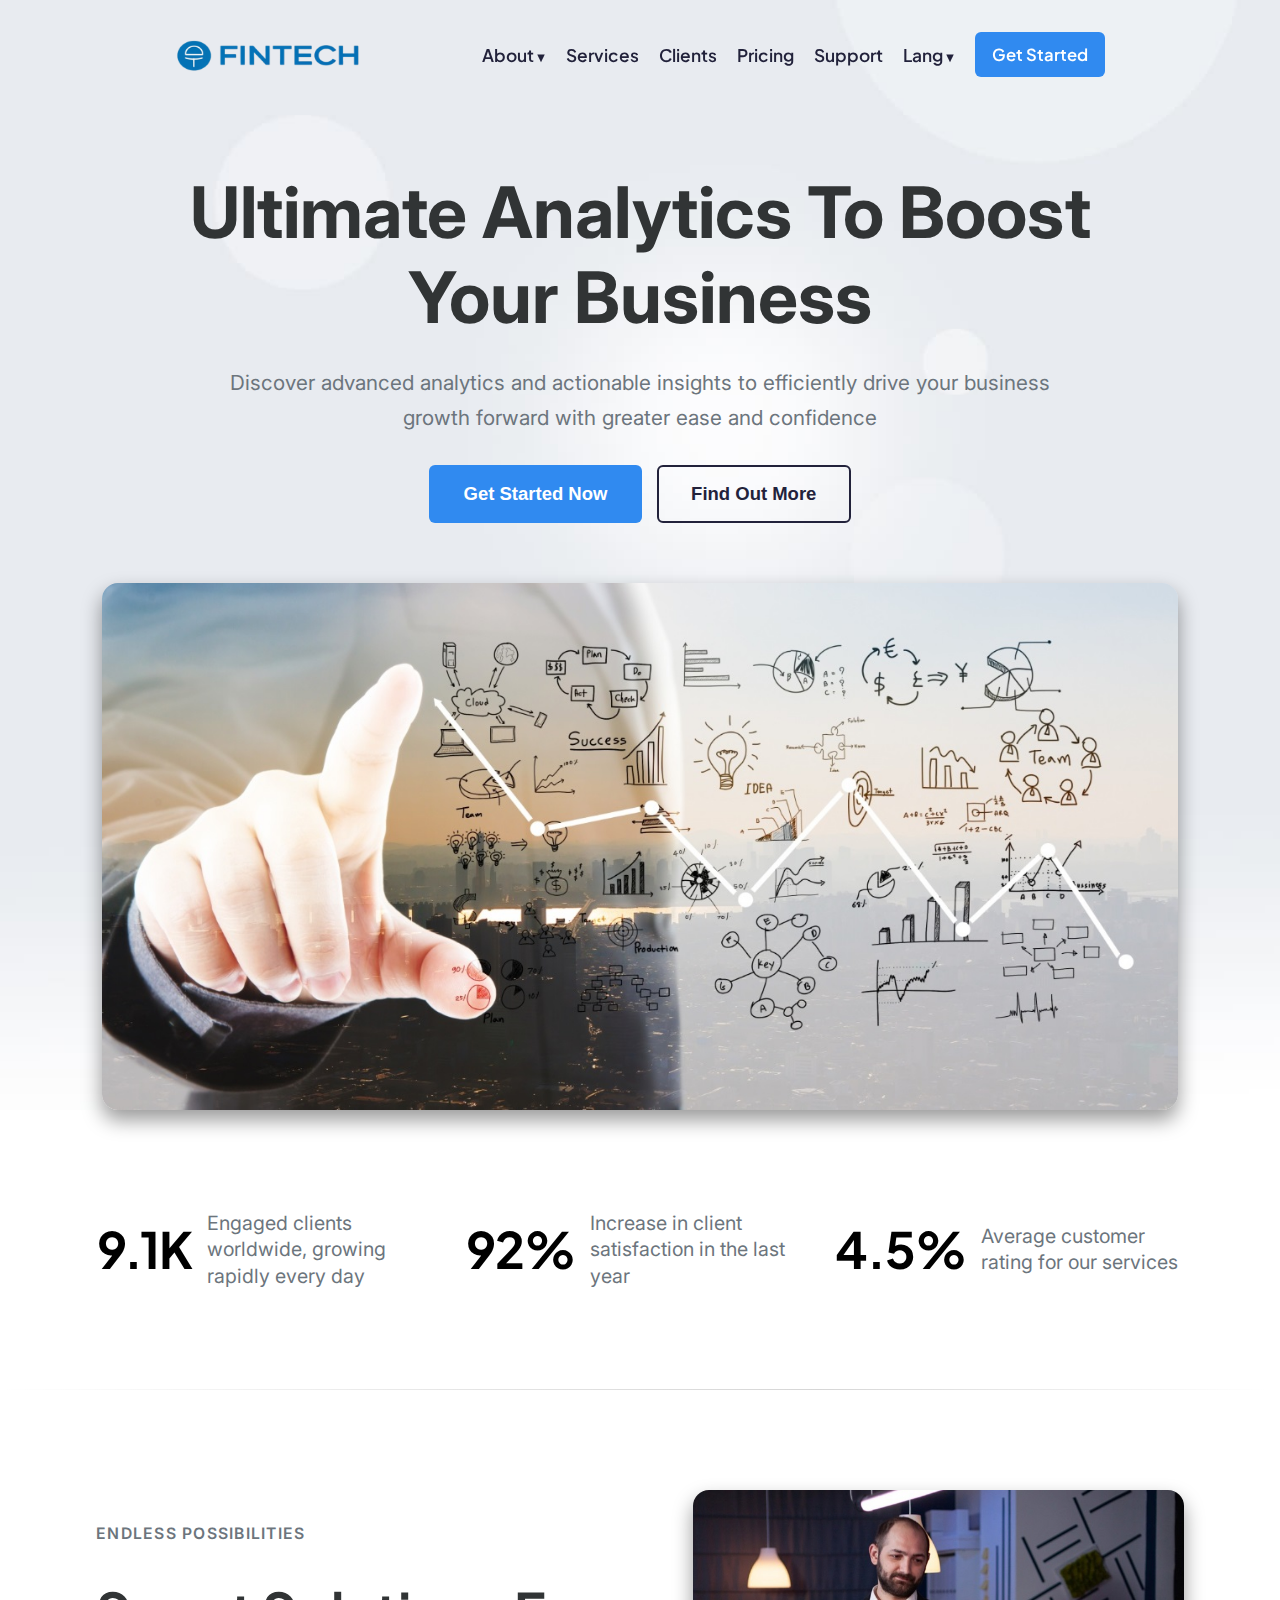
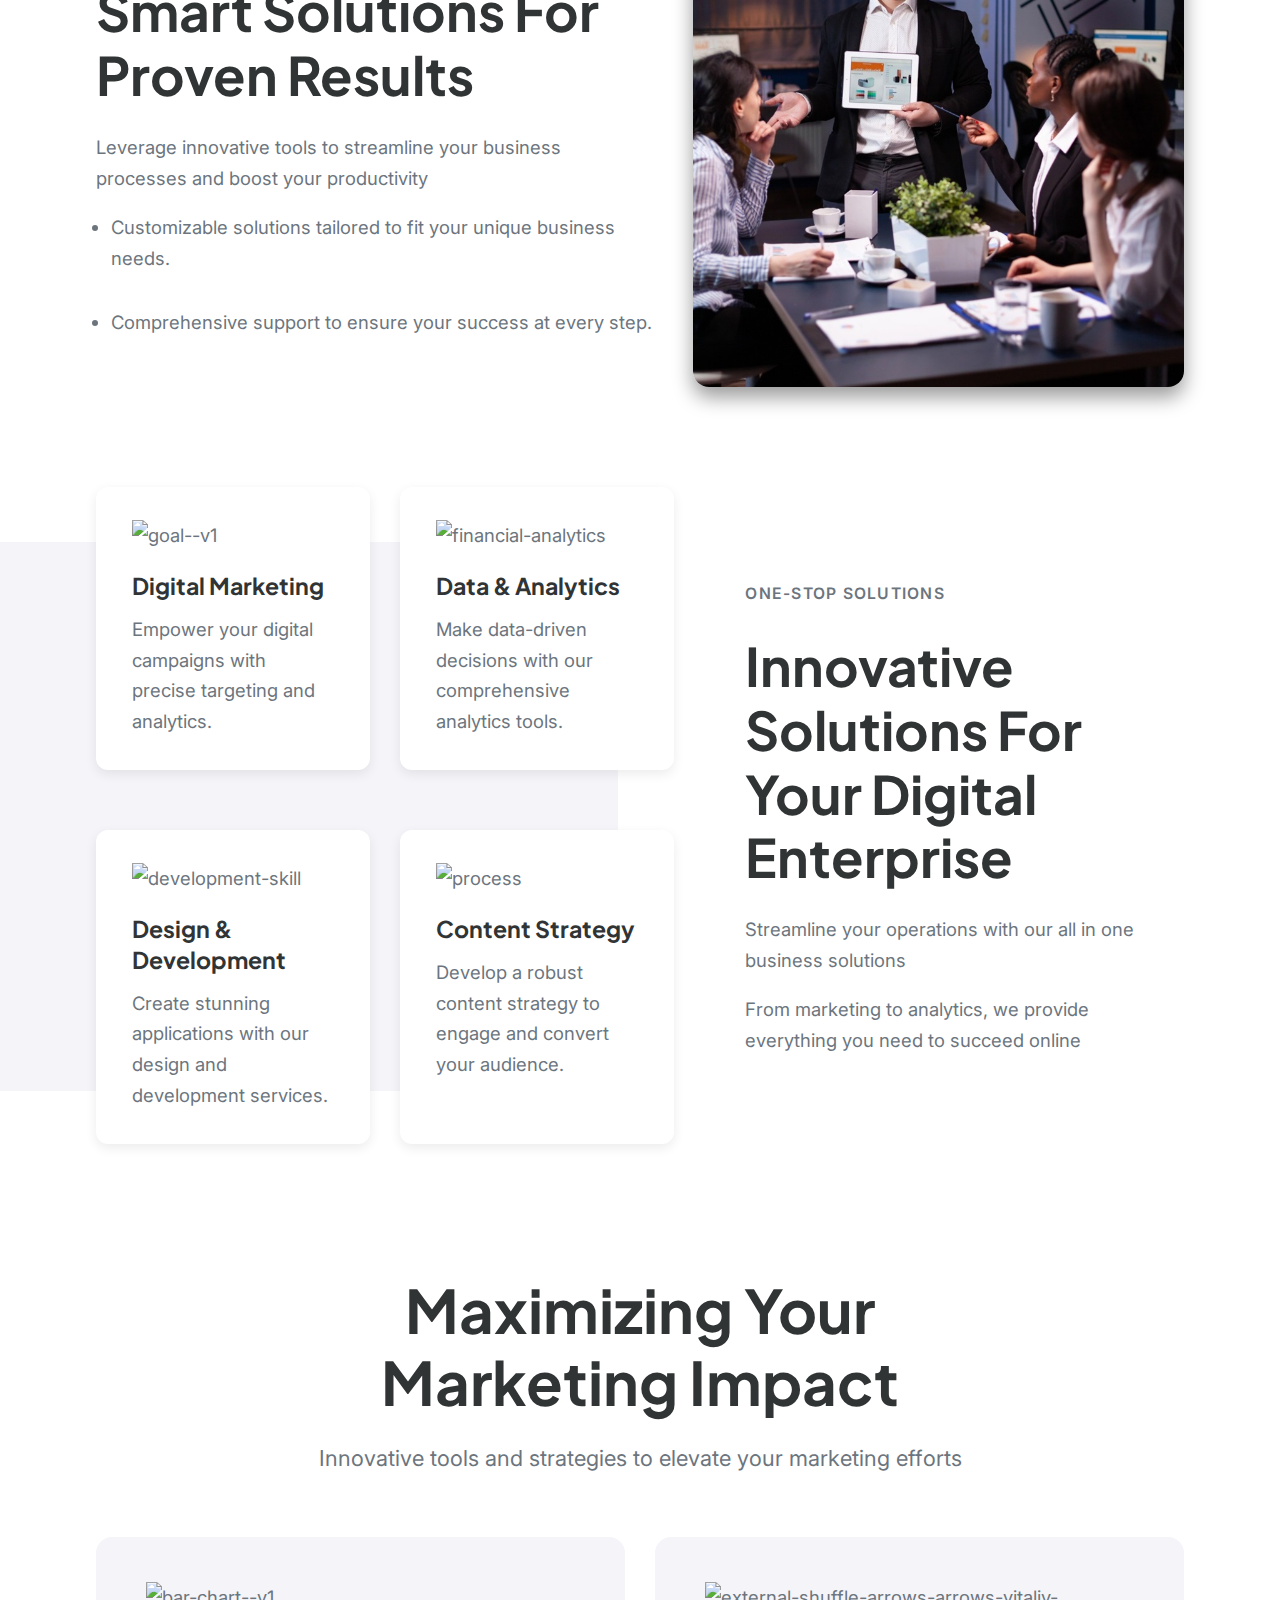
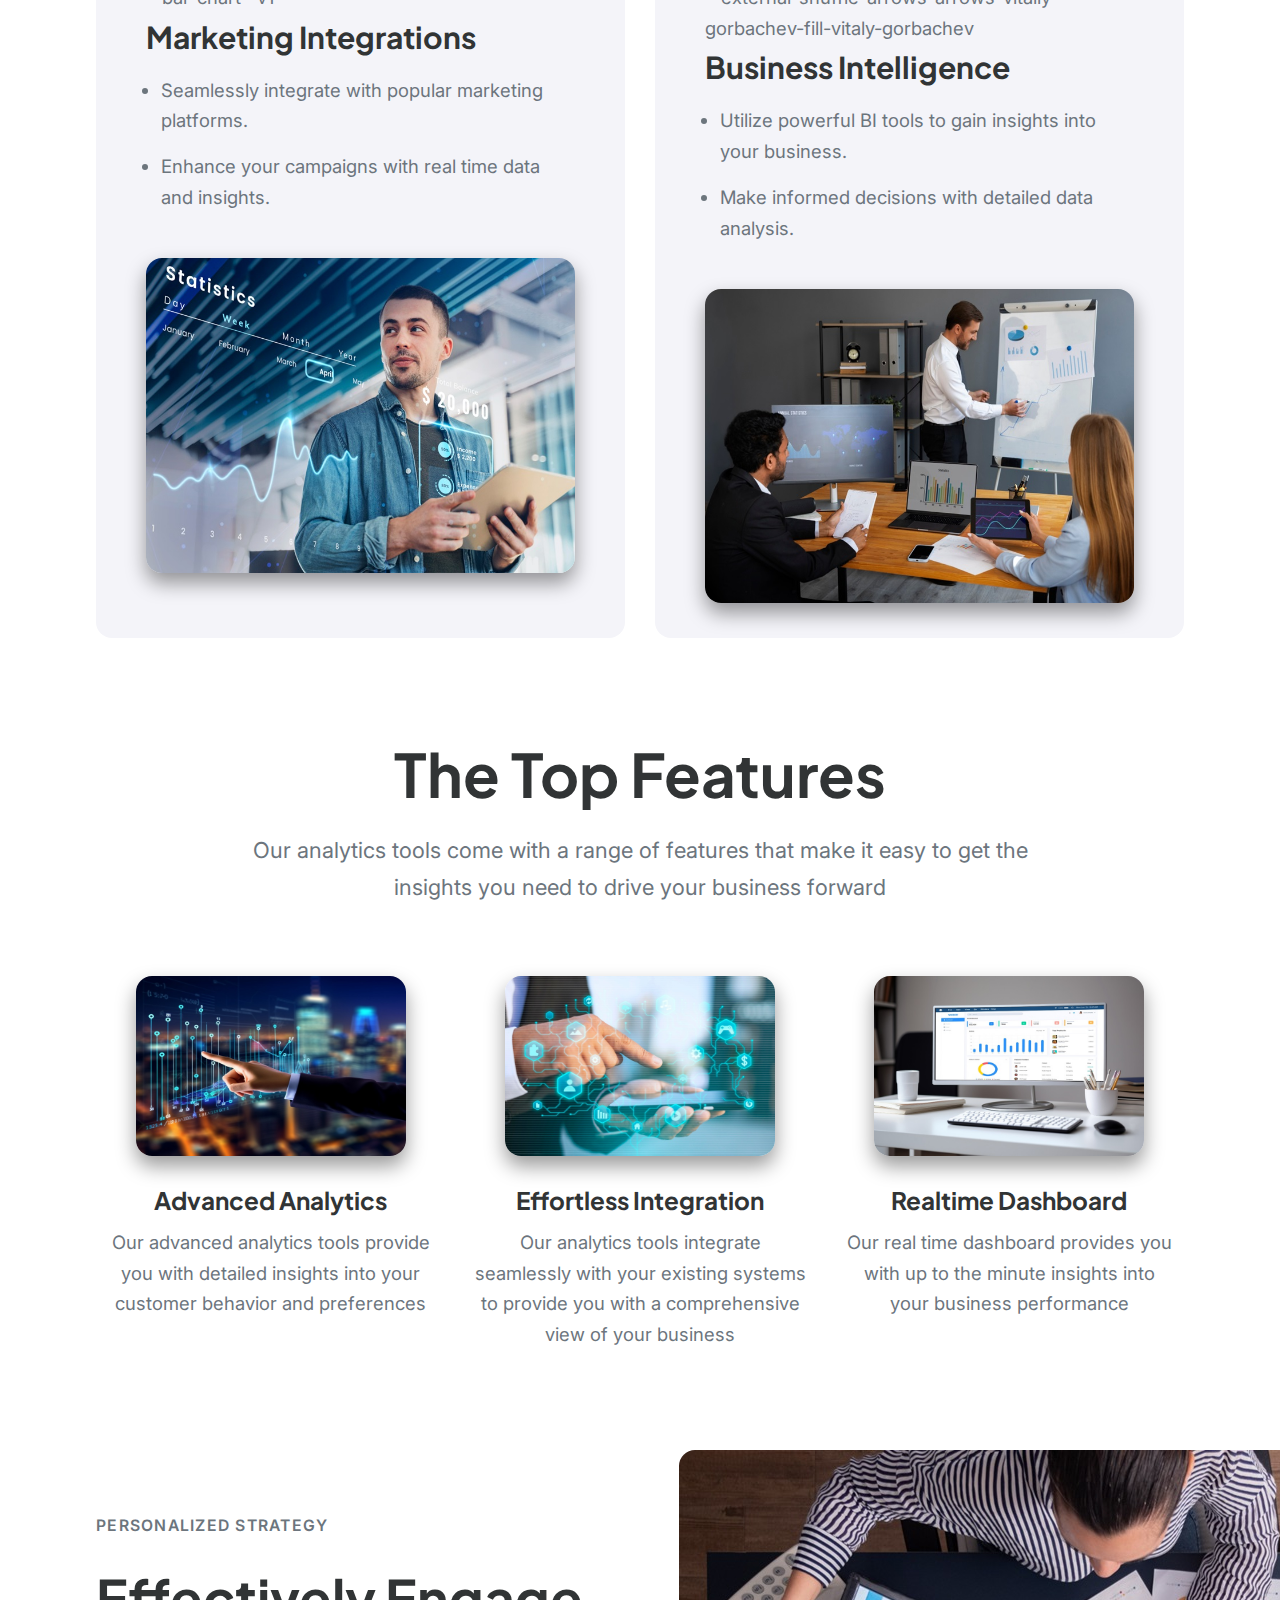
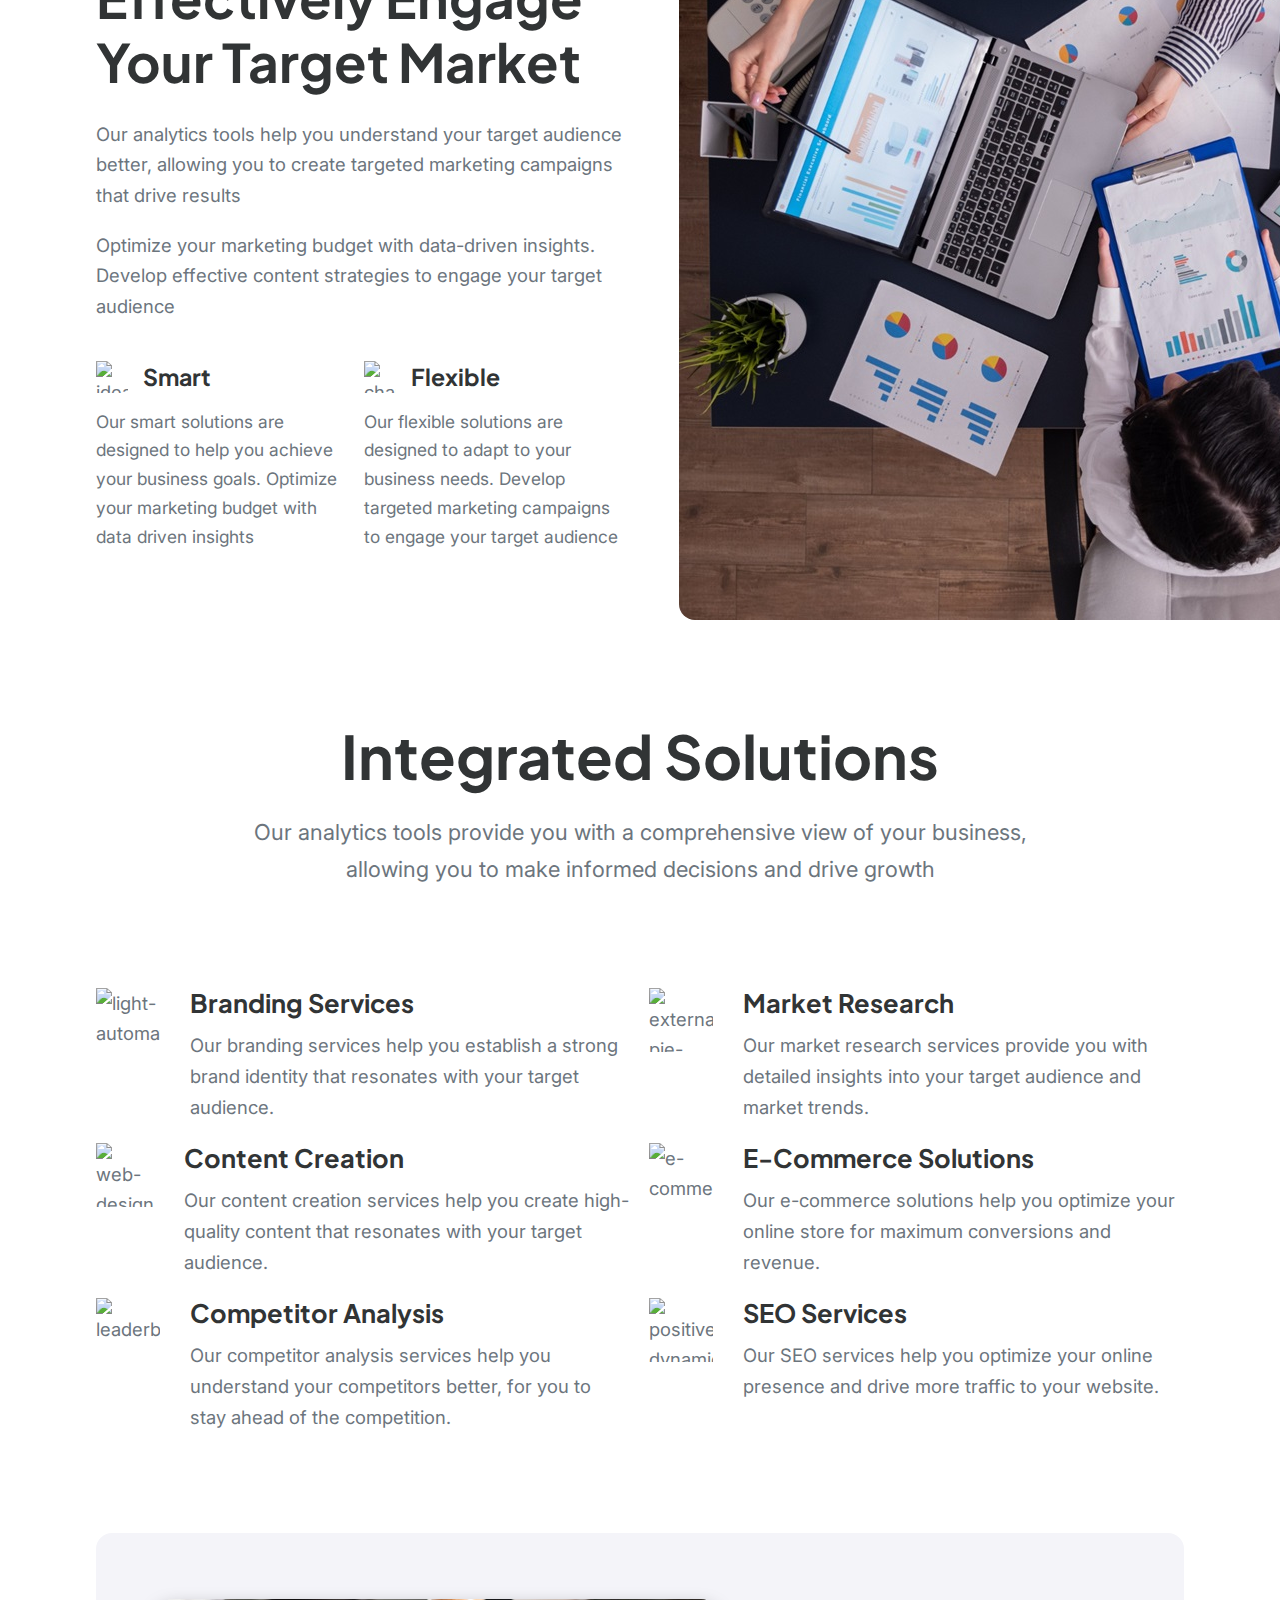
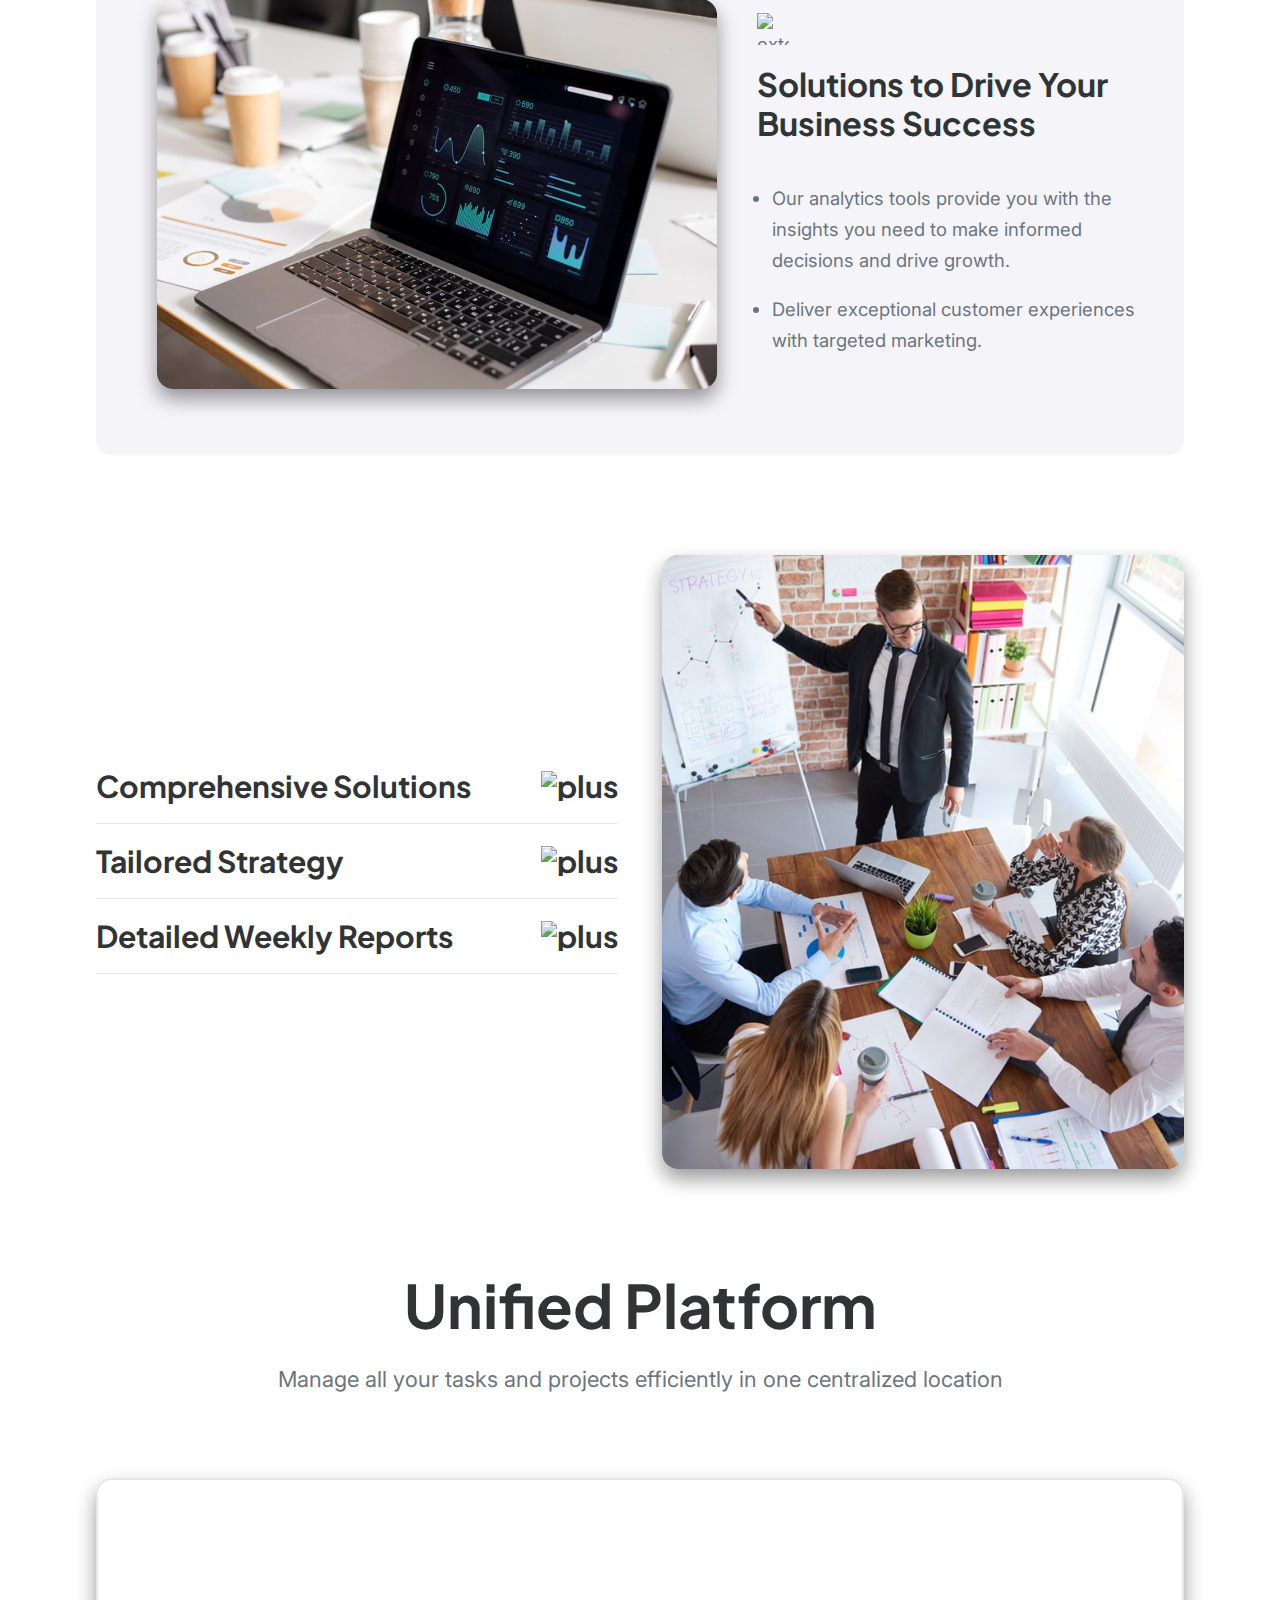
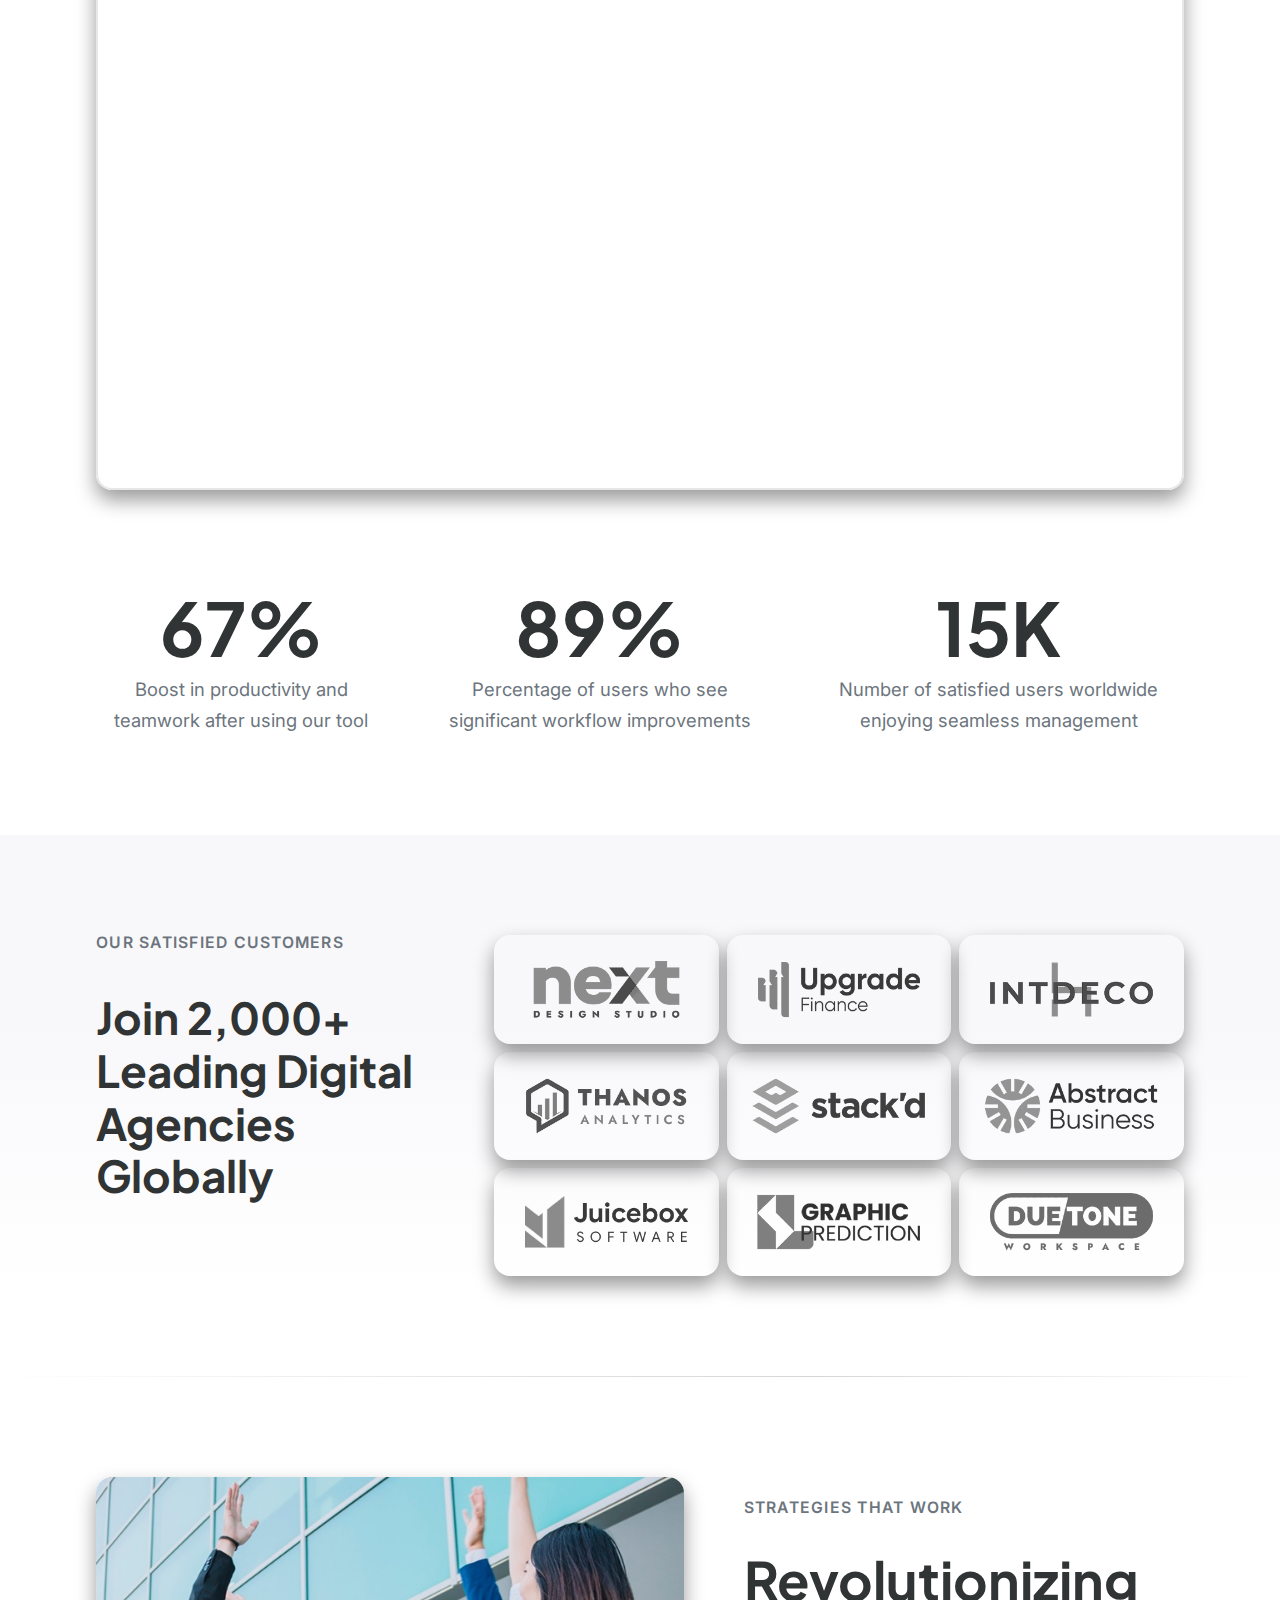
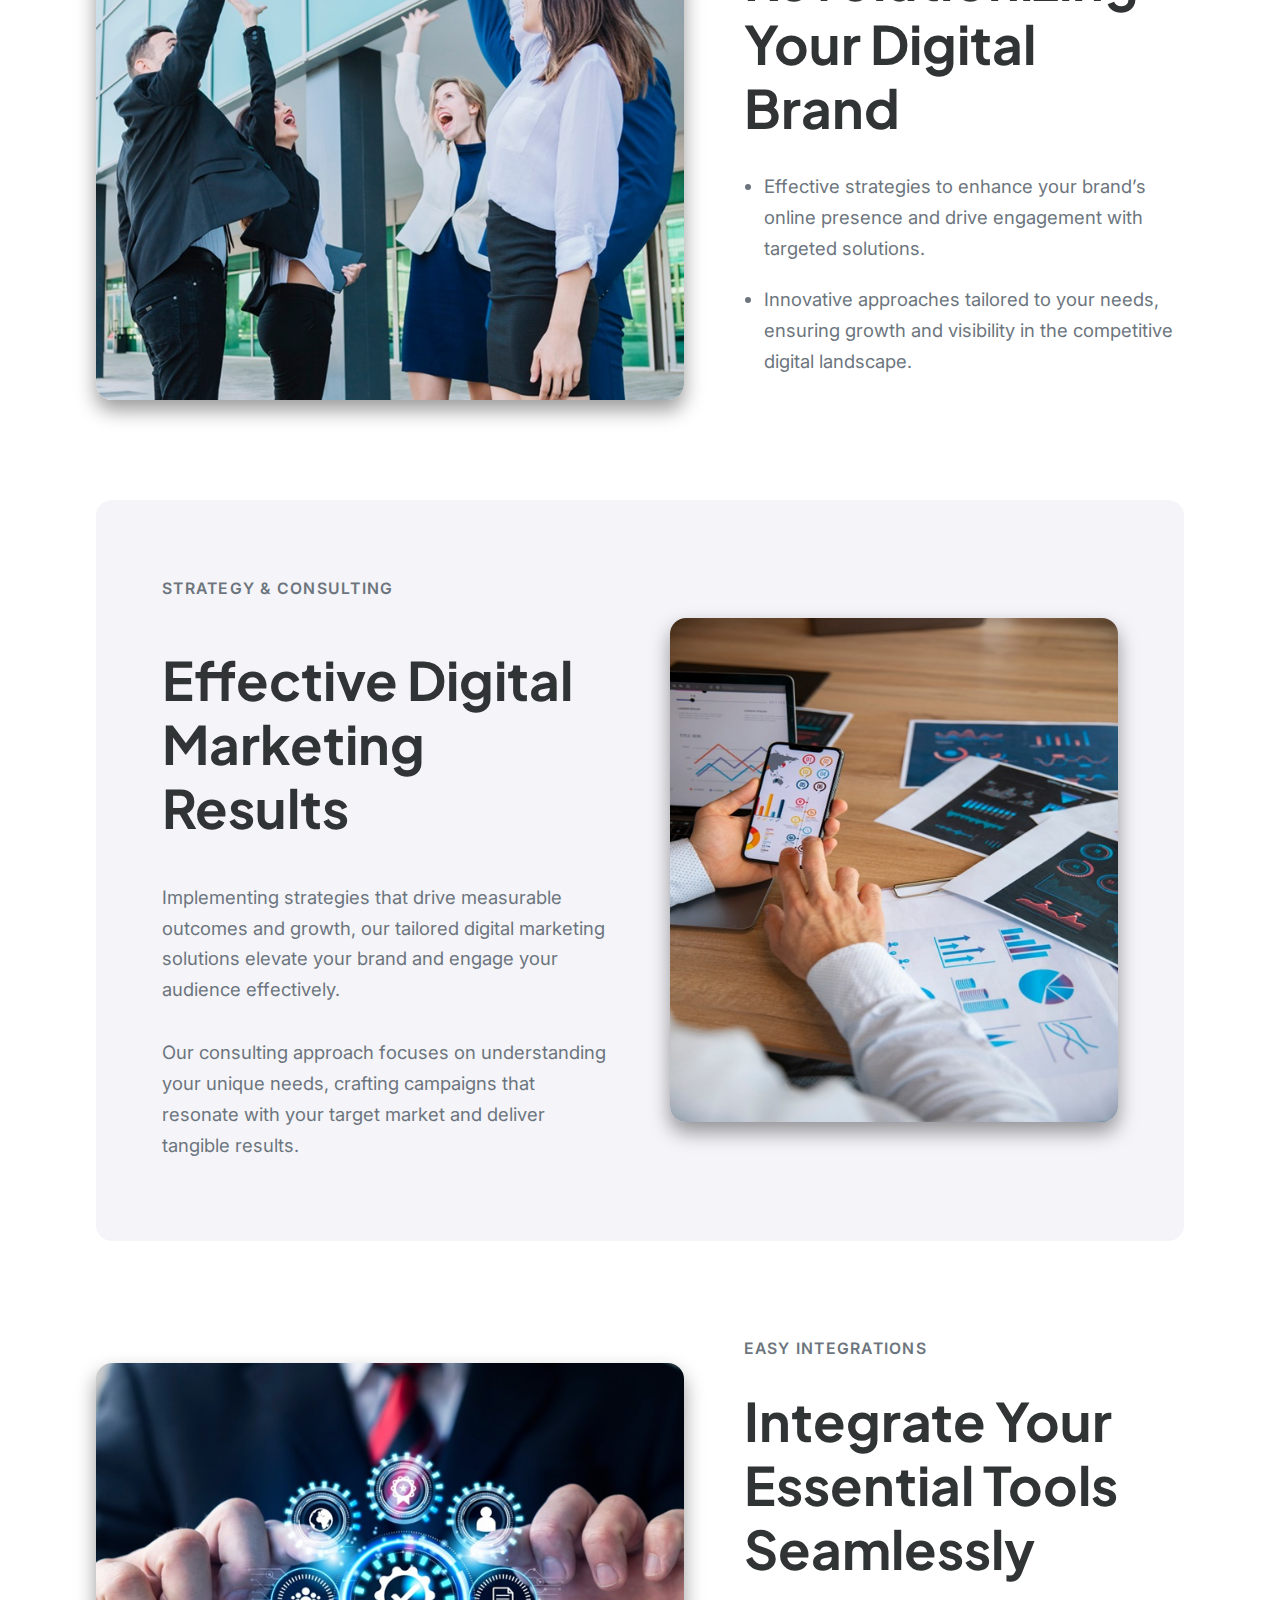
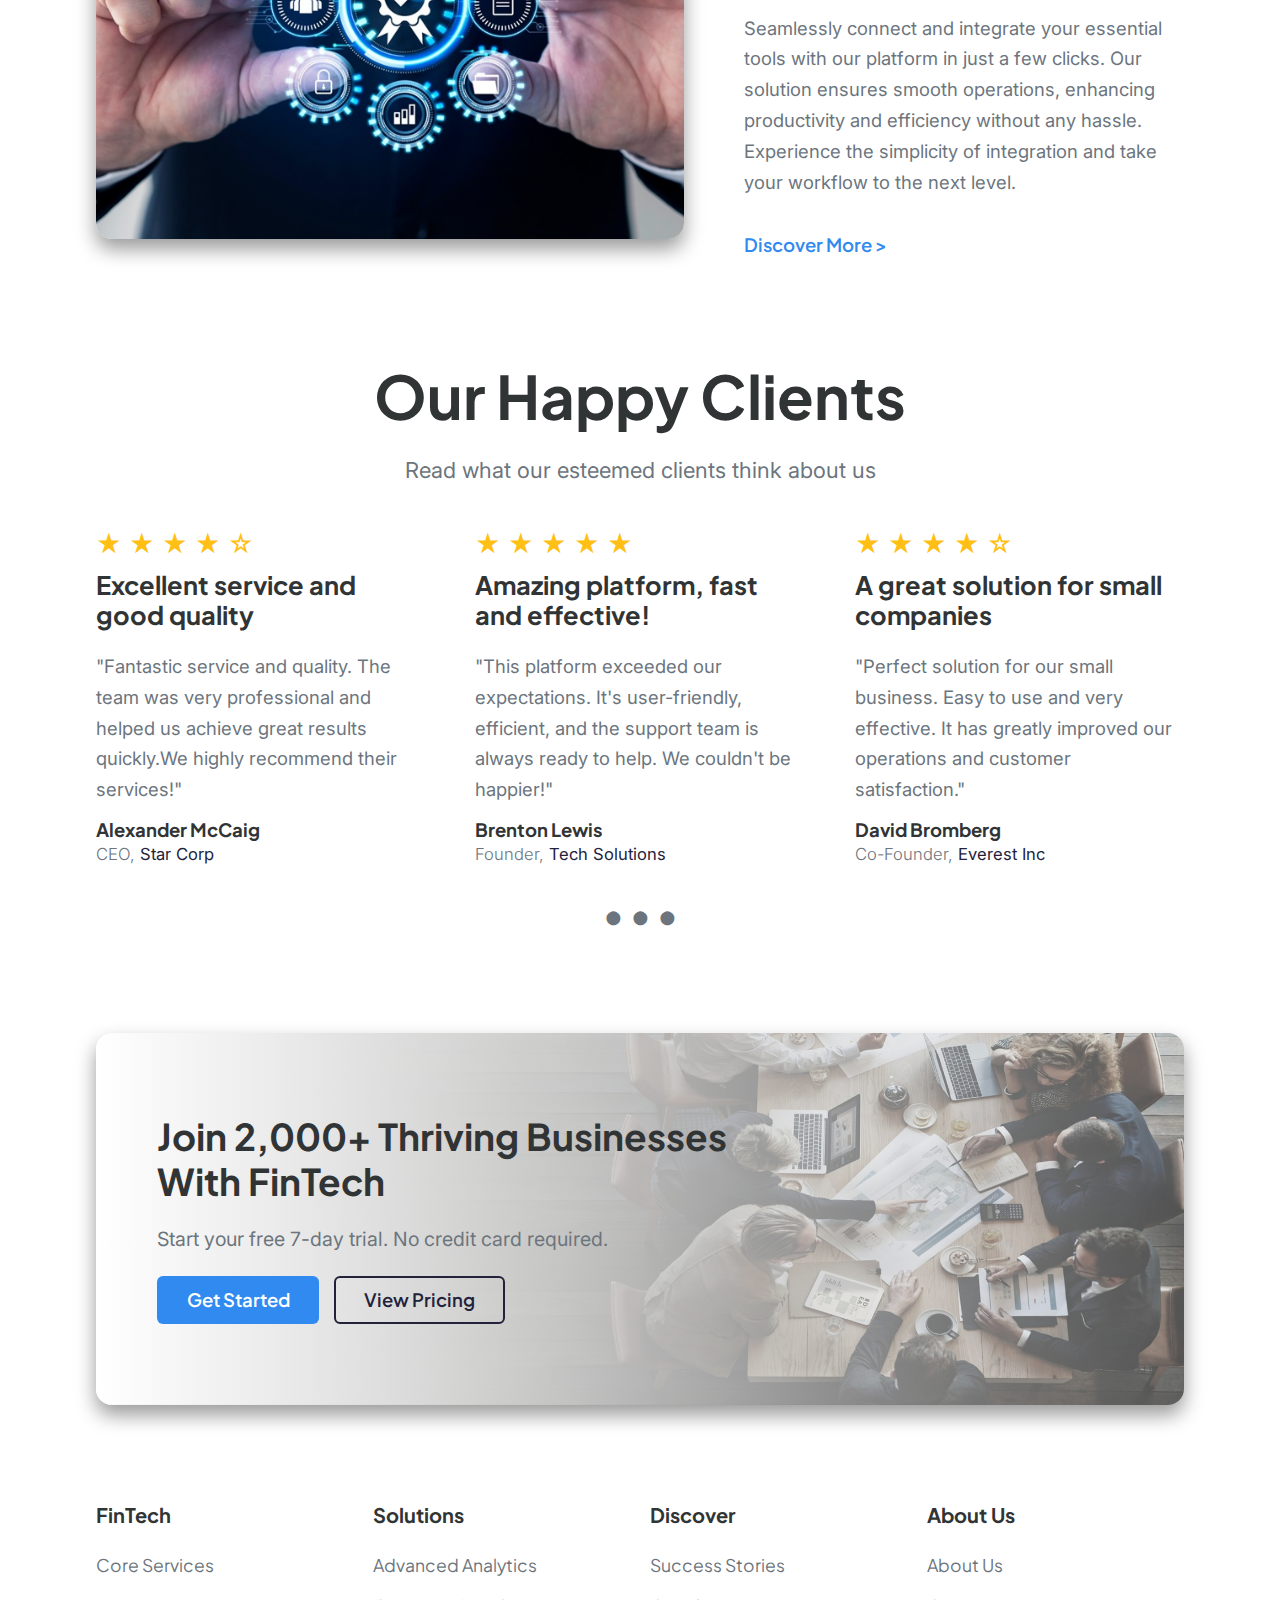
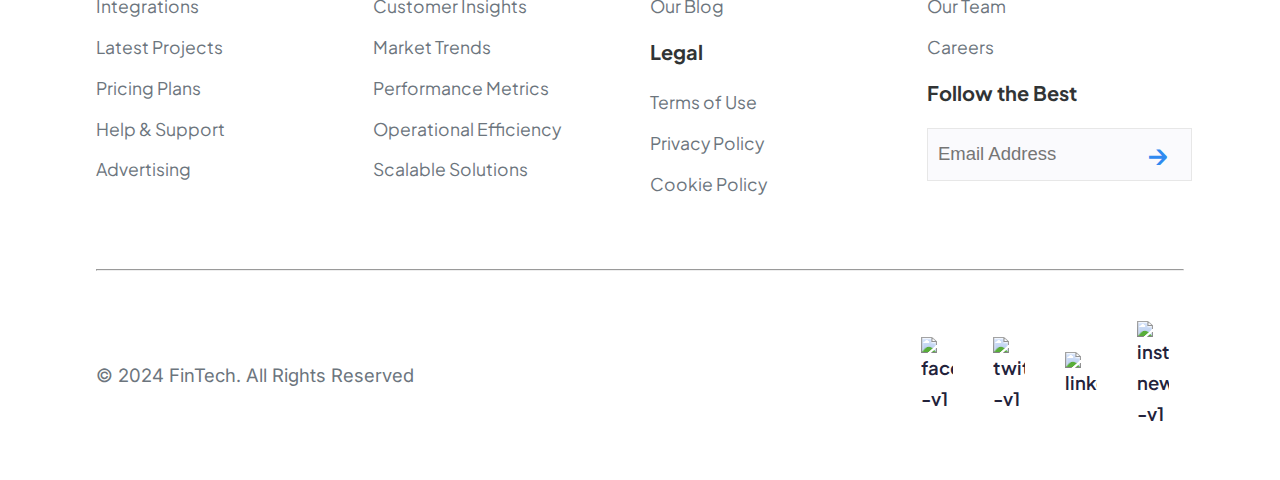
==== commit 06b23e12: "seventh commit-finished" ====
--- a/basic/index.html
+++ b/basic/index.html
@@ -21,7 +21,7 @@
     <main>
       <header class="header-main">
         <nav class="navbar">
-          <img src="/basic/images/logo.svg" alt="Logo" />
+          <img src="/basic/images/logo.png" alt="Logo" />
           <ul class="nav-menu">
             <li class="nav-item">
               <a href="#" class="nav-link"
@@ -111,7 +111,7 @@
           <div class="features-text">
             <span>Endless Possibilities</span>
 
-            <h2>Smart Solutions for Proven Results</h2>
+            <h2>Smart Solutions For Proven Results</h2>
 
             <p>
               Leverage innovative tools to streamline your business processes
@@ -196,7 +196,7 @@
           <div class="main-features-text">
             <span>One-Stop Solutions</span>
 
-            <h2>Innovative Solutions for Your Digital Enterprise</h2>
+            <h2>Innovative Solutions For Your Digital Enterprise</h2>
 
             <p>
               Streamline your operations with our all in one business solutions
--- a/basic/style.css
+++ b/basic/style.css
@@ -98,7 +98,7 @@
 }
 
 nav img {
-  transform: scale(2.5);
+  width: 20%;
   max-height: 3.5rem;
 }
 
@@ -107,11 +107,12 @@
   display: flex;
   justify-content: space-between;
   align-items: center;
-  gap: 1rem;
+  gap: 2rem;
 }
 
 .nav-link {
   font-size: 1.734rem;
+  padding: 0;
 }
 
 .nav-arrow {
@@ -141,7 +142,6 @@
   width: 2.5rem;
   height: 0.3rem;
   margin: 0.5rem auto;
-  -webkit-transition: all 0.3s ease-in-out;
   transition: all 0.3s ease-in-out;
   background-color: #101010;
 }
@@ -312,8 +312,6 @@
 
 .features-text {
   flex: 0 1 auto;
-  width: 50%;
-  /* margin-top: 15rem; */
   color: var(--gray);
 }
 
@@ -356,7 +354,6 @@
 
 .features-img-container {
   flex: 0 1 auto;
-  width: 50%;
 }
 
 .features-img {
@@ -442,7 +439,6 @@
 
 .main-features-text {
   flex: 0 1 40%;
-  /* align-self: center; */
 }
 
 .main-features-text span {
@@ -454,7 +450,7 @@
   text-transform: uppercase;
   margin-bottom: 3.2rem;
   text-align: start;
-  display: block; /* Changed to block for consistent spacing */
+  display: block;
 }
 
 .main-features-text h2 {
@@ -1726,19 +1722,14 @@
     right: -50%;
     top: 100%;
     display: block;
-
+    background-color: rgba(255, 255, 255, 0.99);
+    box-shadow: 0 0.2rem 0.2rem rgba(0, 0, 0, 0.4);
     height: 100vh;
-    background-color: transparent;
-    transition: right 0.4s ease-in-out;
+    transition: all 0.4s ease-in-out;
   }
 
   .nav-menu.active {
     right: 0;
-    backdrop-filter: blur(20px);
-  }
-
-  .nav-menu.scrolled {
-    background-color: rgb(255, 255, 255);
   }
 
   .nav-item {
@@ -1766,70 +1757,23 @@
     font-size: 43.75%; /* 1rem = 7px */
   }
 
-  /* .features-container {
+  .main-features-container {
     flex-direction: column;
     align-items: center;
-  } */
-
-  /* .features-text {
-    margin-top: 0;
-  } */
-
-  /* .main-features-container {
-    flex-direction: column;
-    align-items: center;
-  } */
-
-  /* .main-features-container::after {
-    width: 80%;
-    height: 40%;
-    top: 10%;
-    left: -10%;
-    position: absolute;
-    content: '';
-    z-index: -1;
-    background-color: rgb(244, 244, 249);
-  } */
-
-  /* .main-features-text span,
-  .main-features-text h2,
-  .main-features-text p {
-    text-align: center;
-  } */
-
-  /* 
-  .main-features-card-container {
-    flex: 0 1 48%;
-    flex-direction: column;
-  }
-
-  .main-features-card {
-    flex: 0;
-  } */
-
-  .secondary-features-box-container {
-    flex-direction: column;
-  }
-
-  /* .incredible-features-box-container {
-    flex-direction: column;
-    gap: 2rem;
-  } */
-
-  .features-content-section-container {
-    flex-direction: column;
-    gap: 4rem;
-  }
-
+  }
+
+  .main-features-container::after {
+    width: 95%;
+    height: 45%;
+  }
+
+  .secondary-features-box-container,
   .features-solutions-box-container {
     flex-direction: column;
   }
 
-  .feature-solutions-progress-container {
-    flex-direction: column;
-    gap: 4rem;
-  }
-
+  .features-content-section-container,
+  .feature-solutions-progress-container,
   .features-progress-content-container {
     flex-direction: column;
     gap: 4rem;
@@ -1840,16 +1784,33 @@
   }
 }
 
-@media (max-width: 600px) {
+@media (max-width: 740px) {
   html {
     font-size: 37.5%; /* 1rem = 6px */
   }
 
-  .hero-buttons {
+  .hero-buttons,
+  .statistic-container,
+  .features-container,
+  .features-customers-container,
+  .features-works-container,
+  .features-marketing-container,
+  .features-discover-container {
     flex-direction: column;
   }
 
-  .statistic-container {
+  .main-features-container {
     flex-direction: column;
-  }
-}
+    align-items: center;
+  }
+
+  .main-features-container::after {
+    height: 50%;
+  }
+
+  .incredible-features-box-container {
+    flex-direction: column;
+    align-items: center;
+    gap: 5rem;
+  }
+}
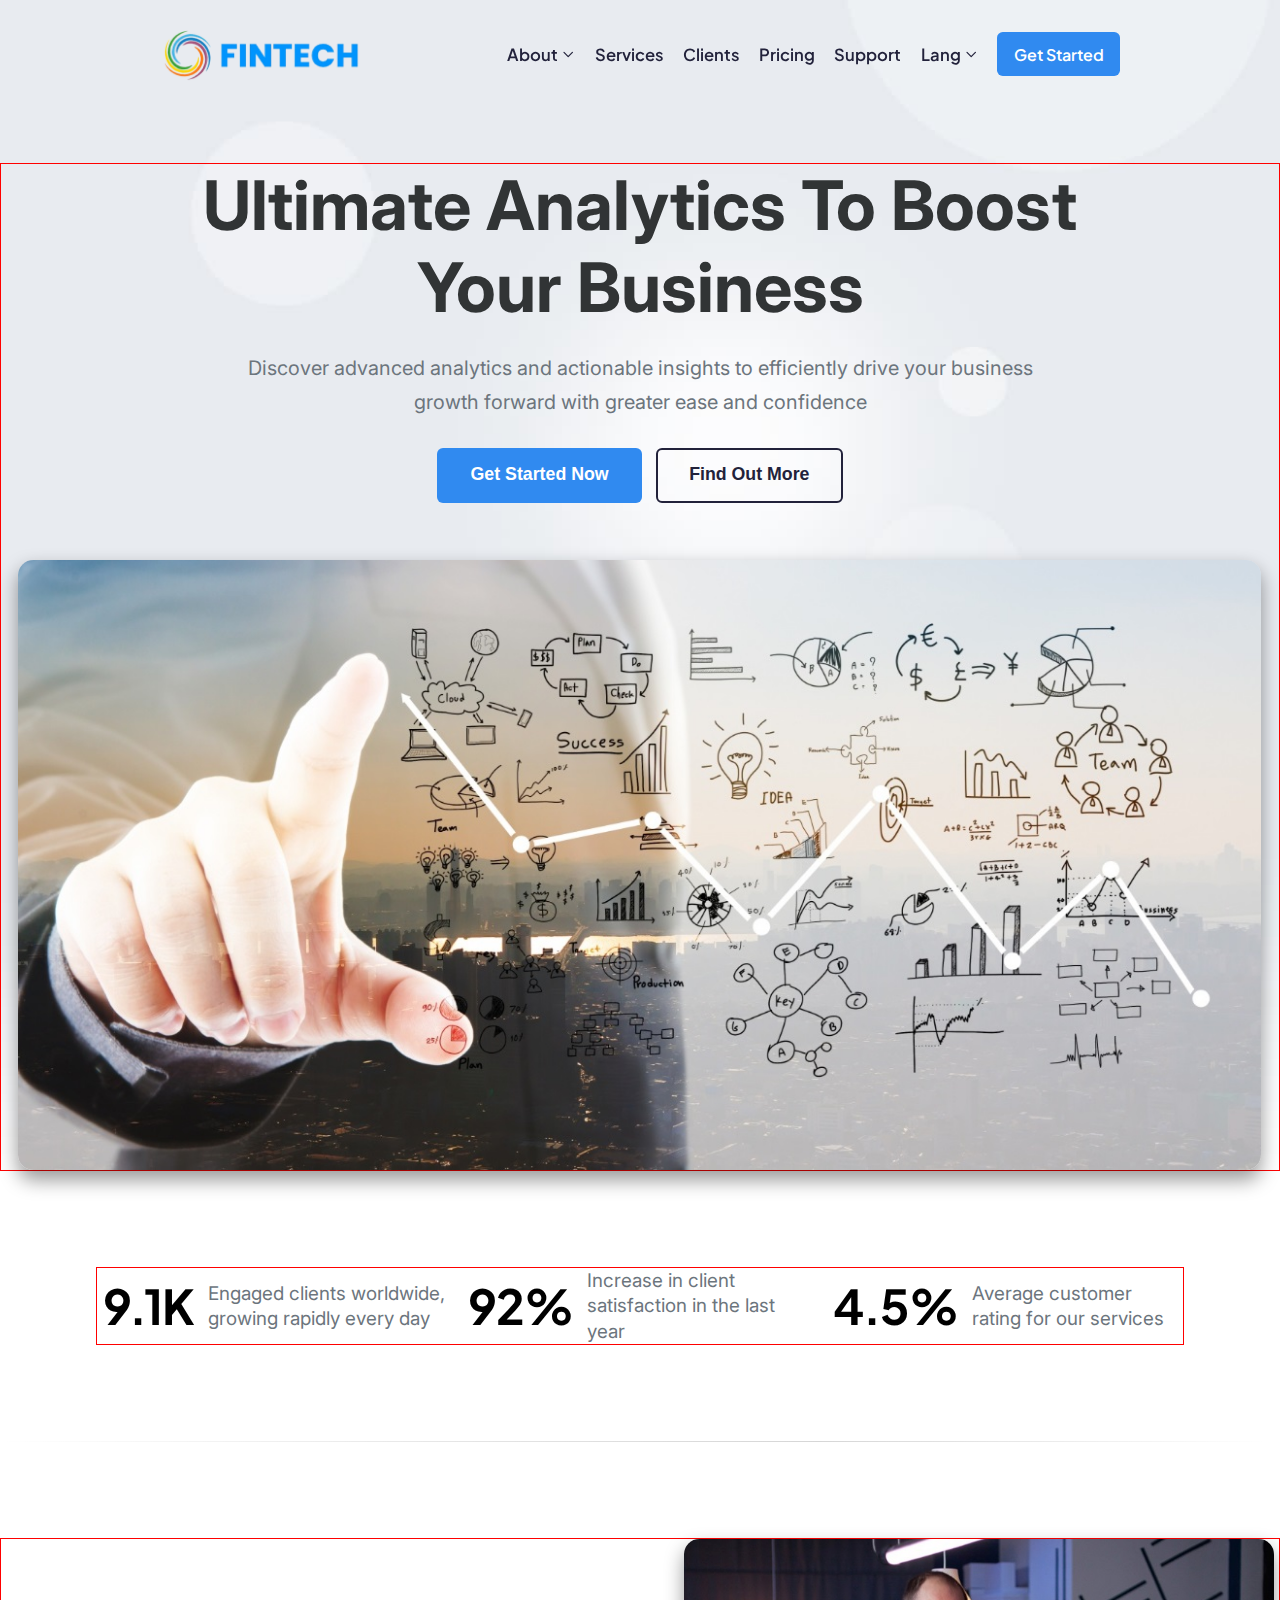
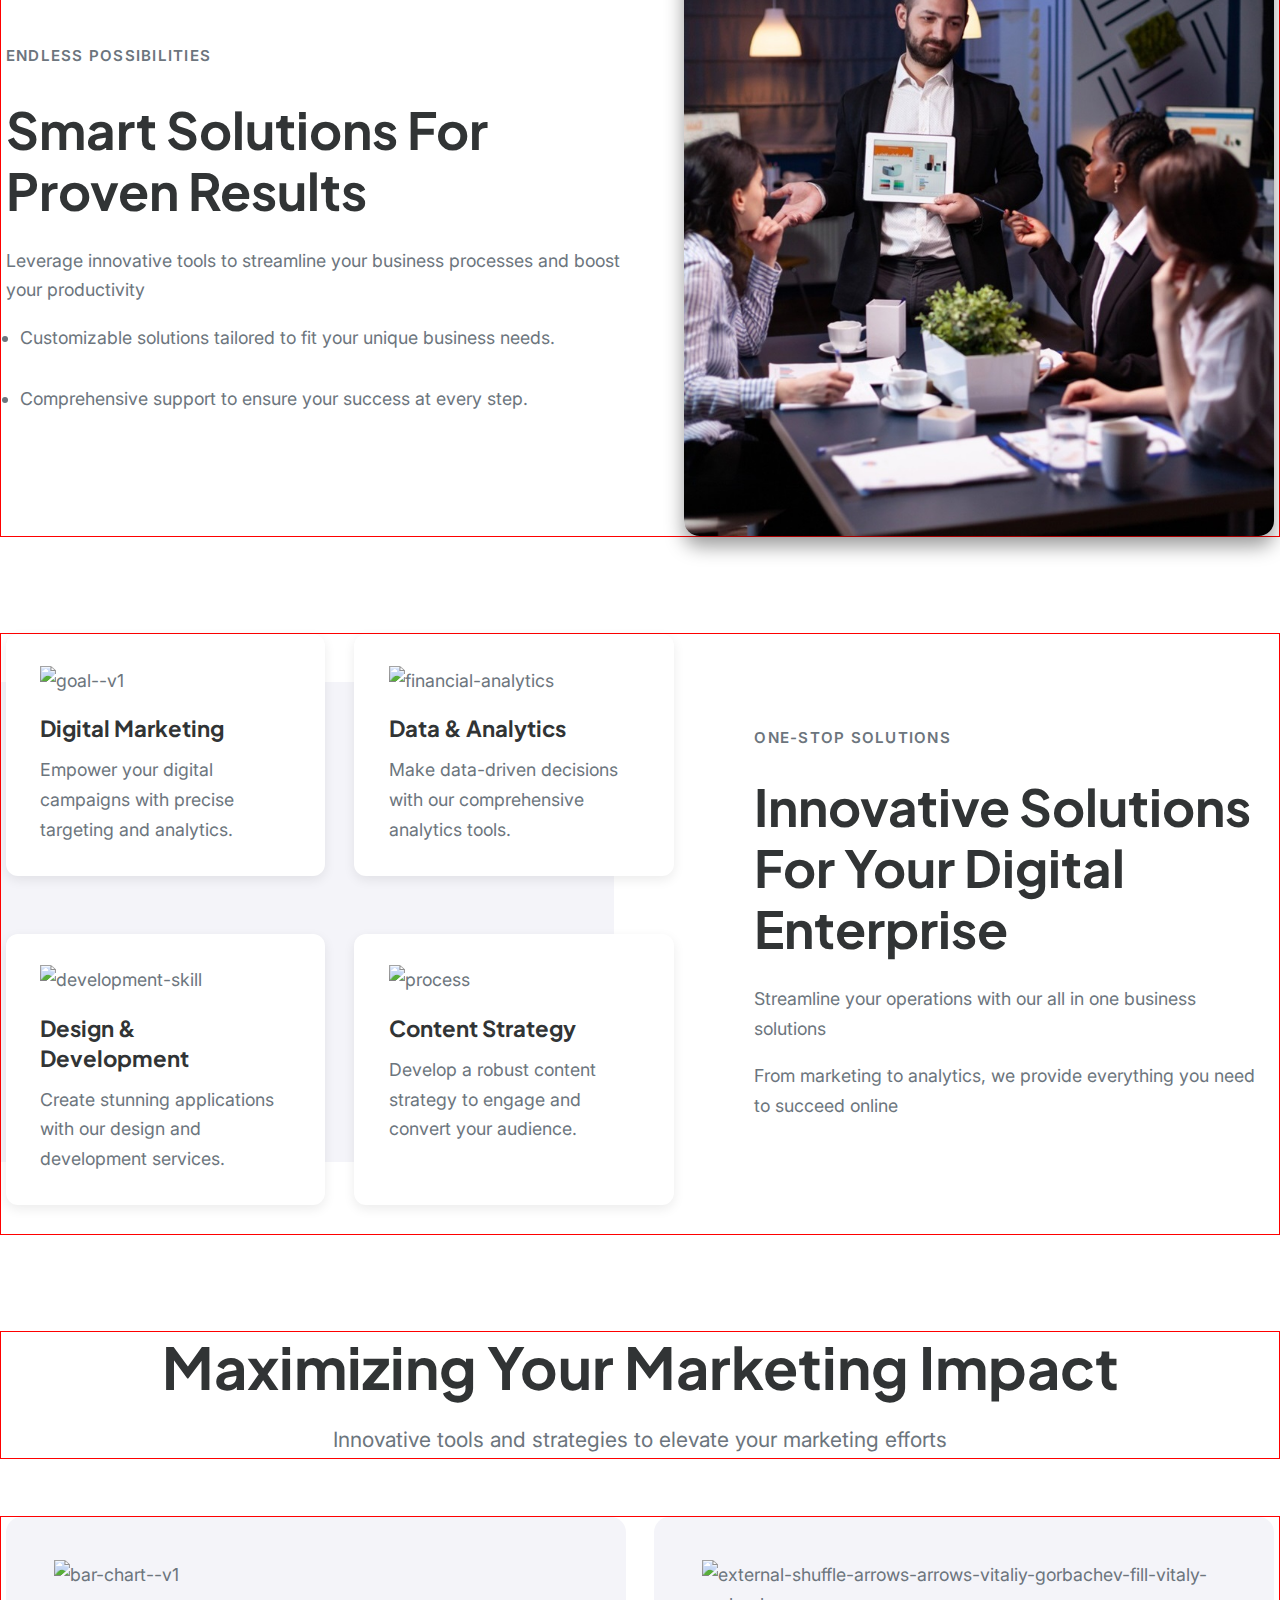
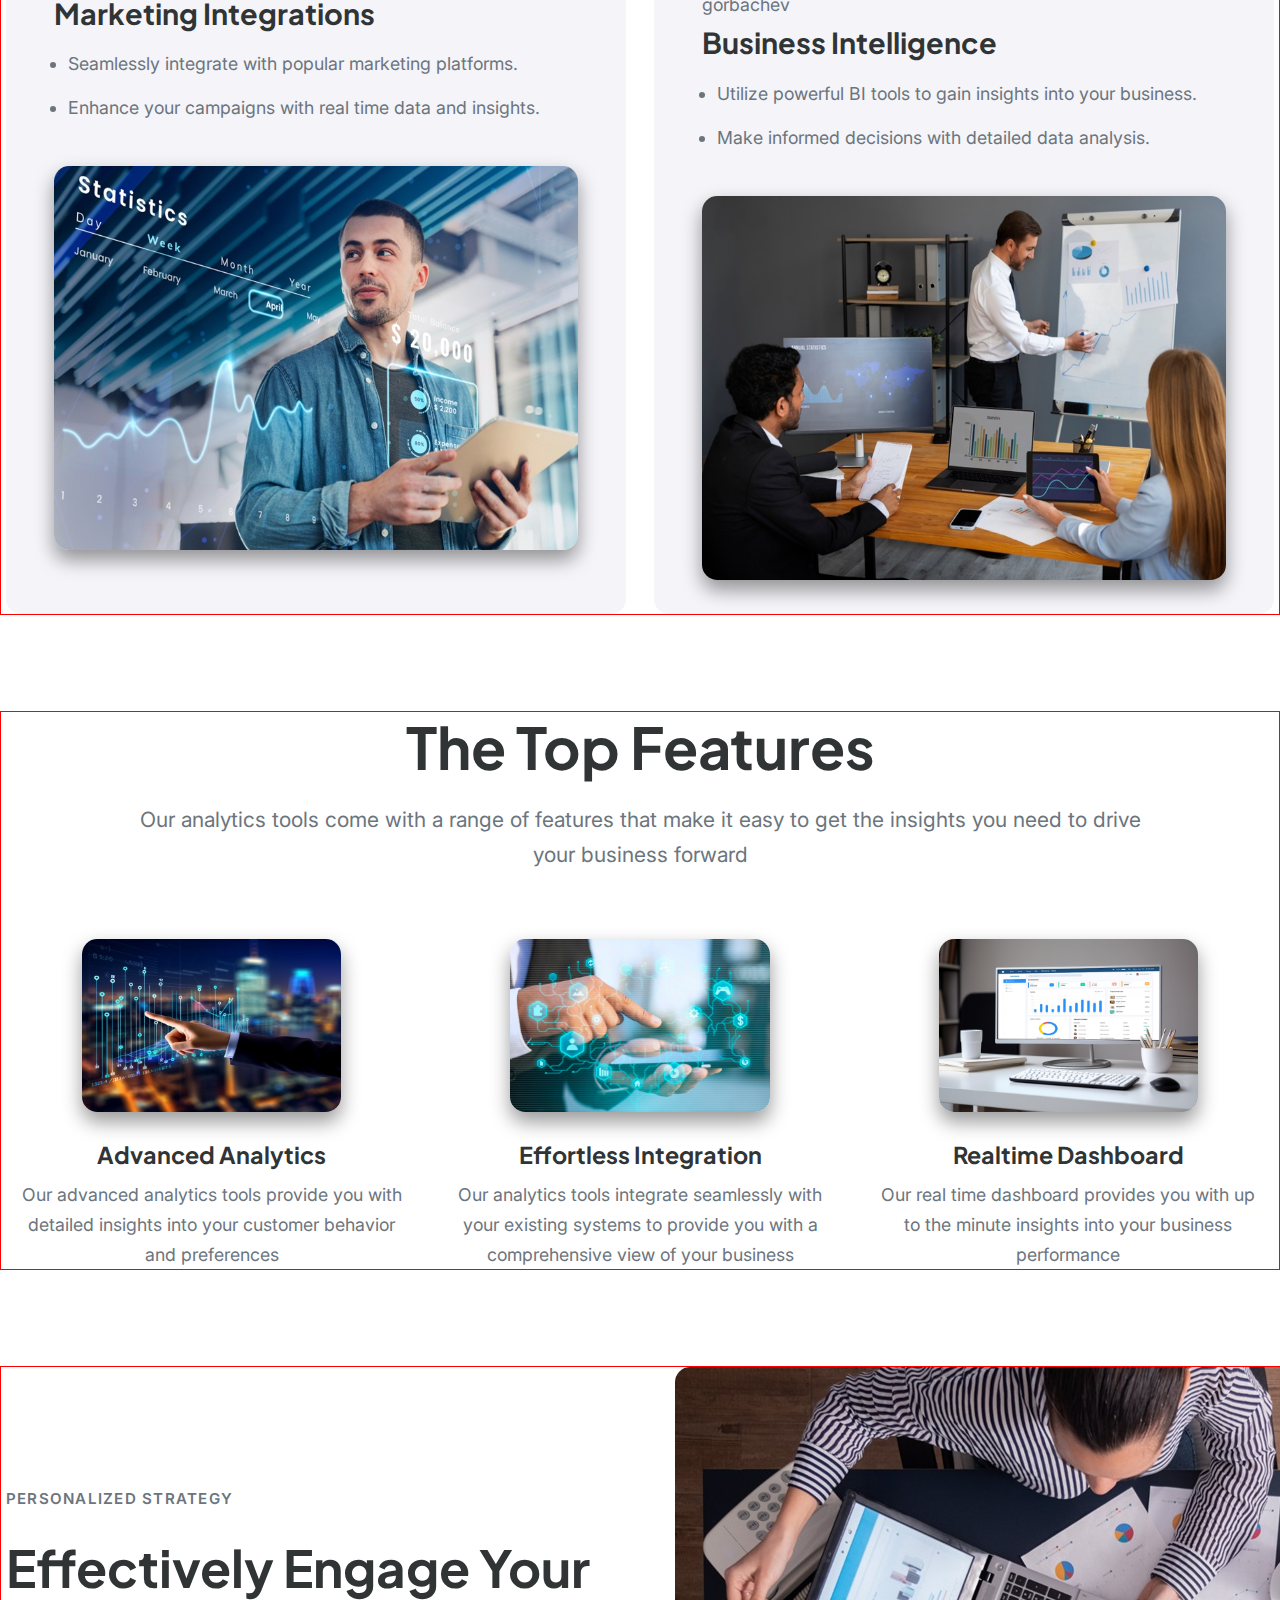
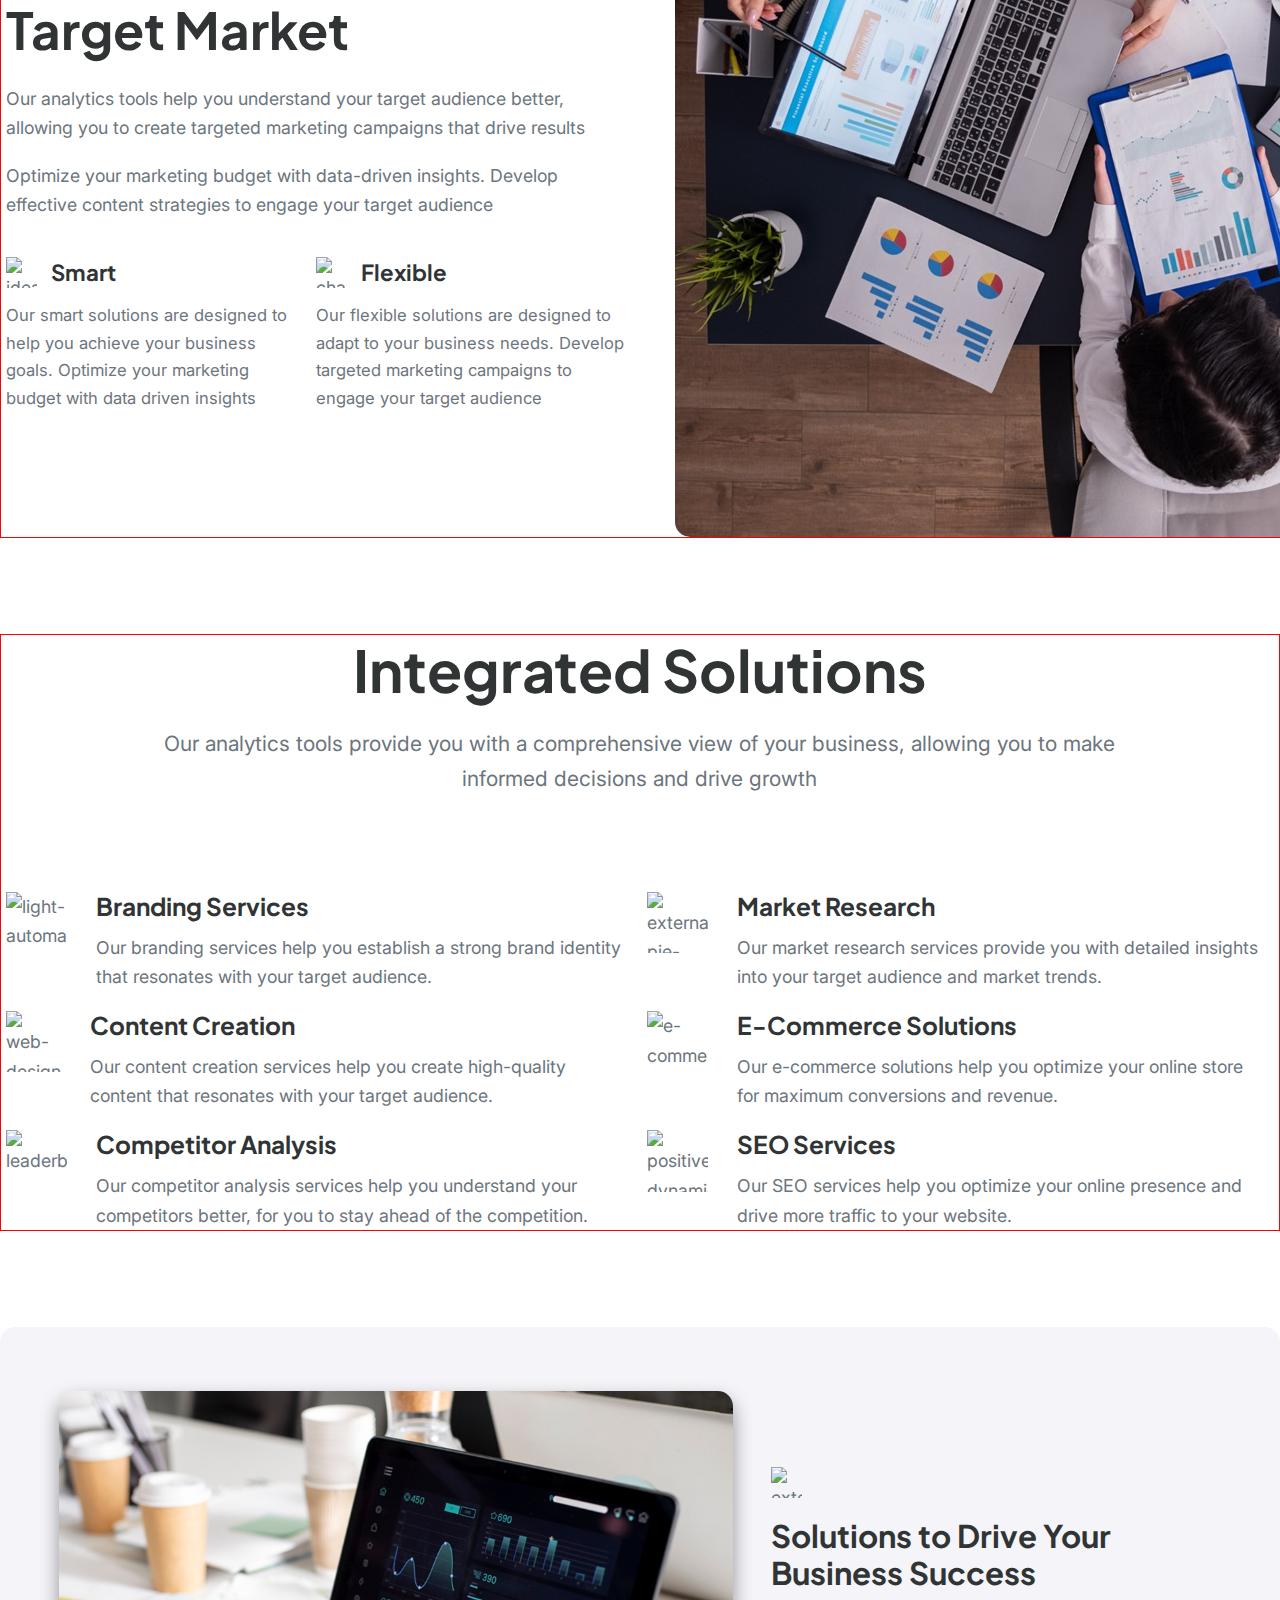
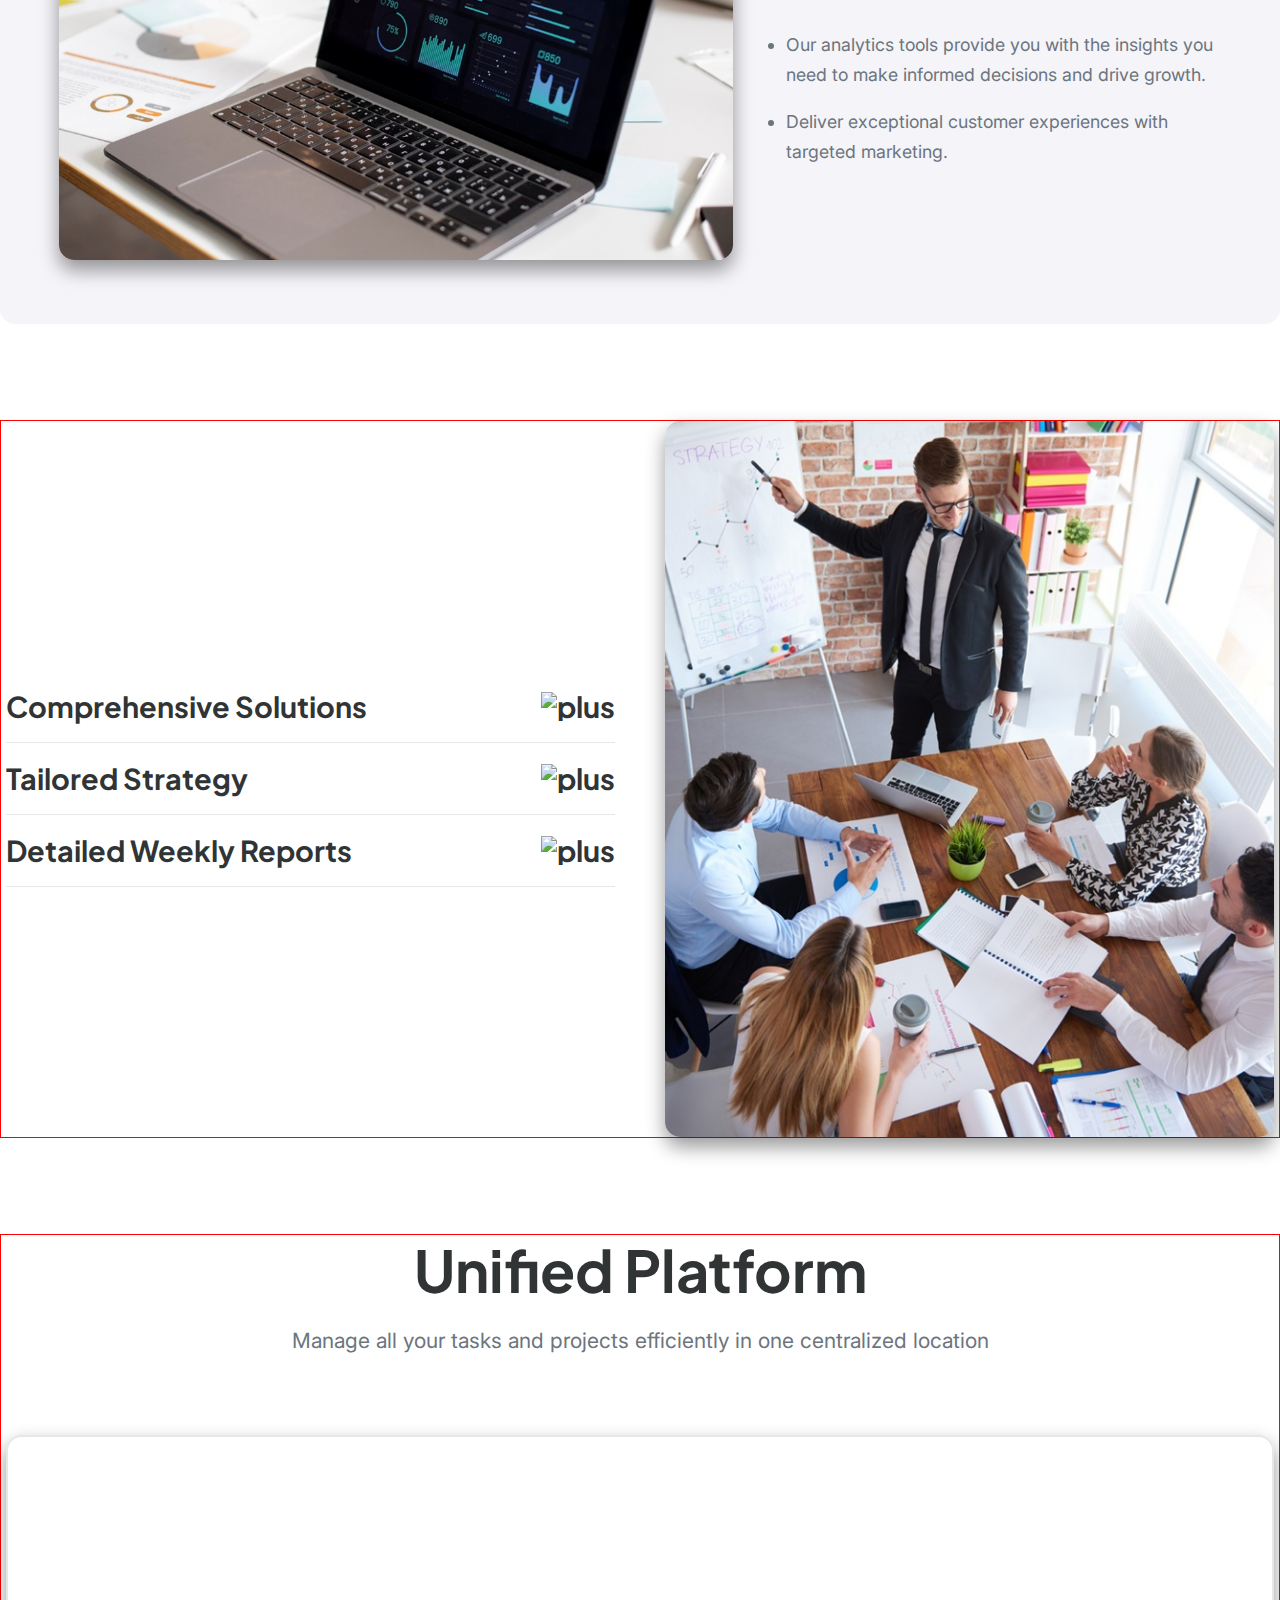
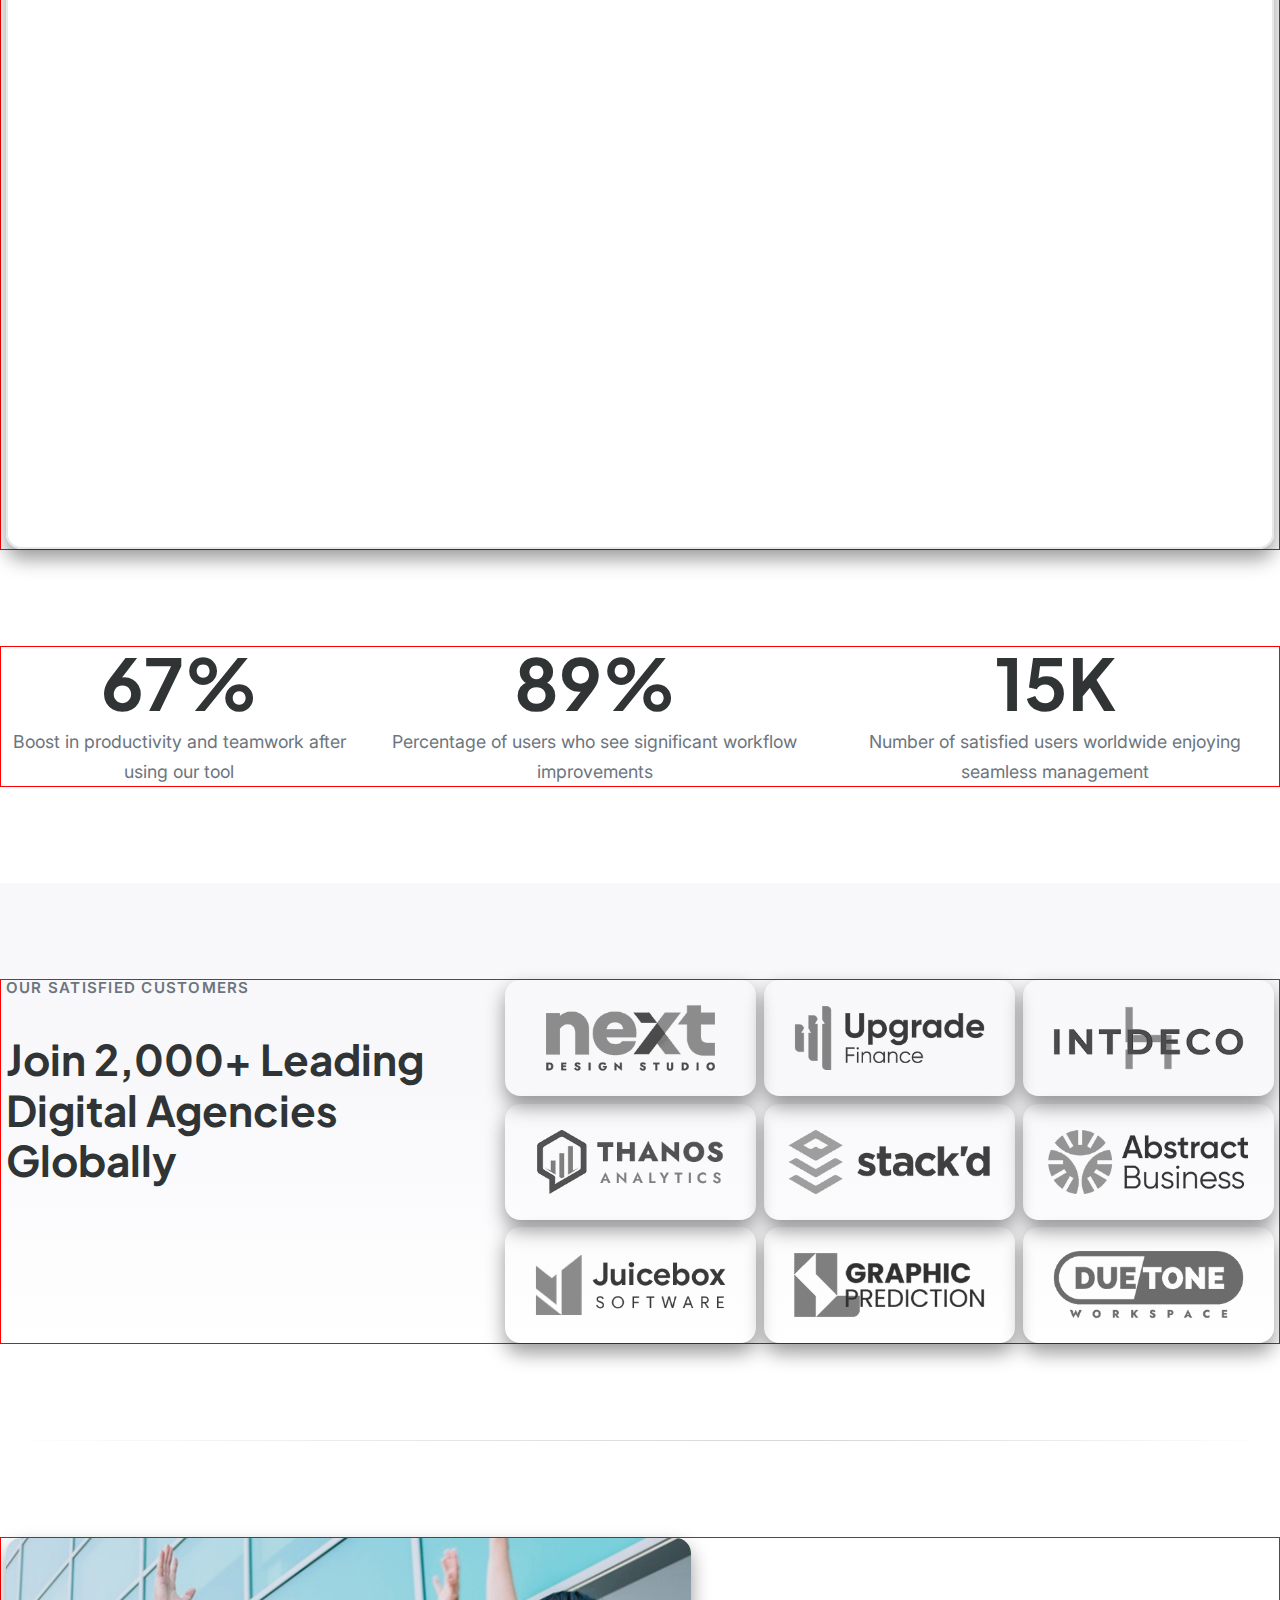
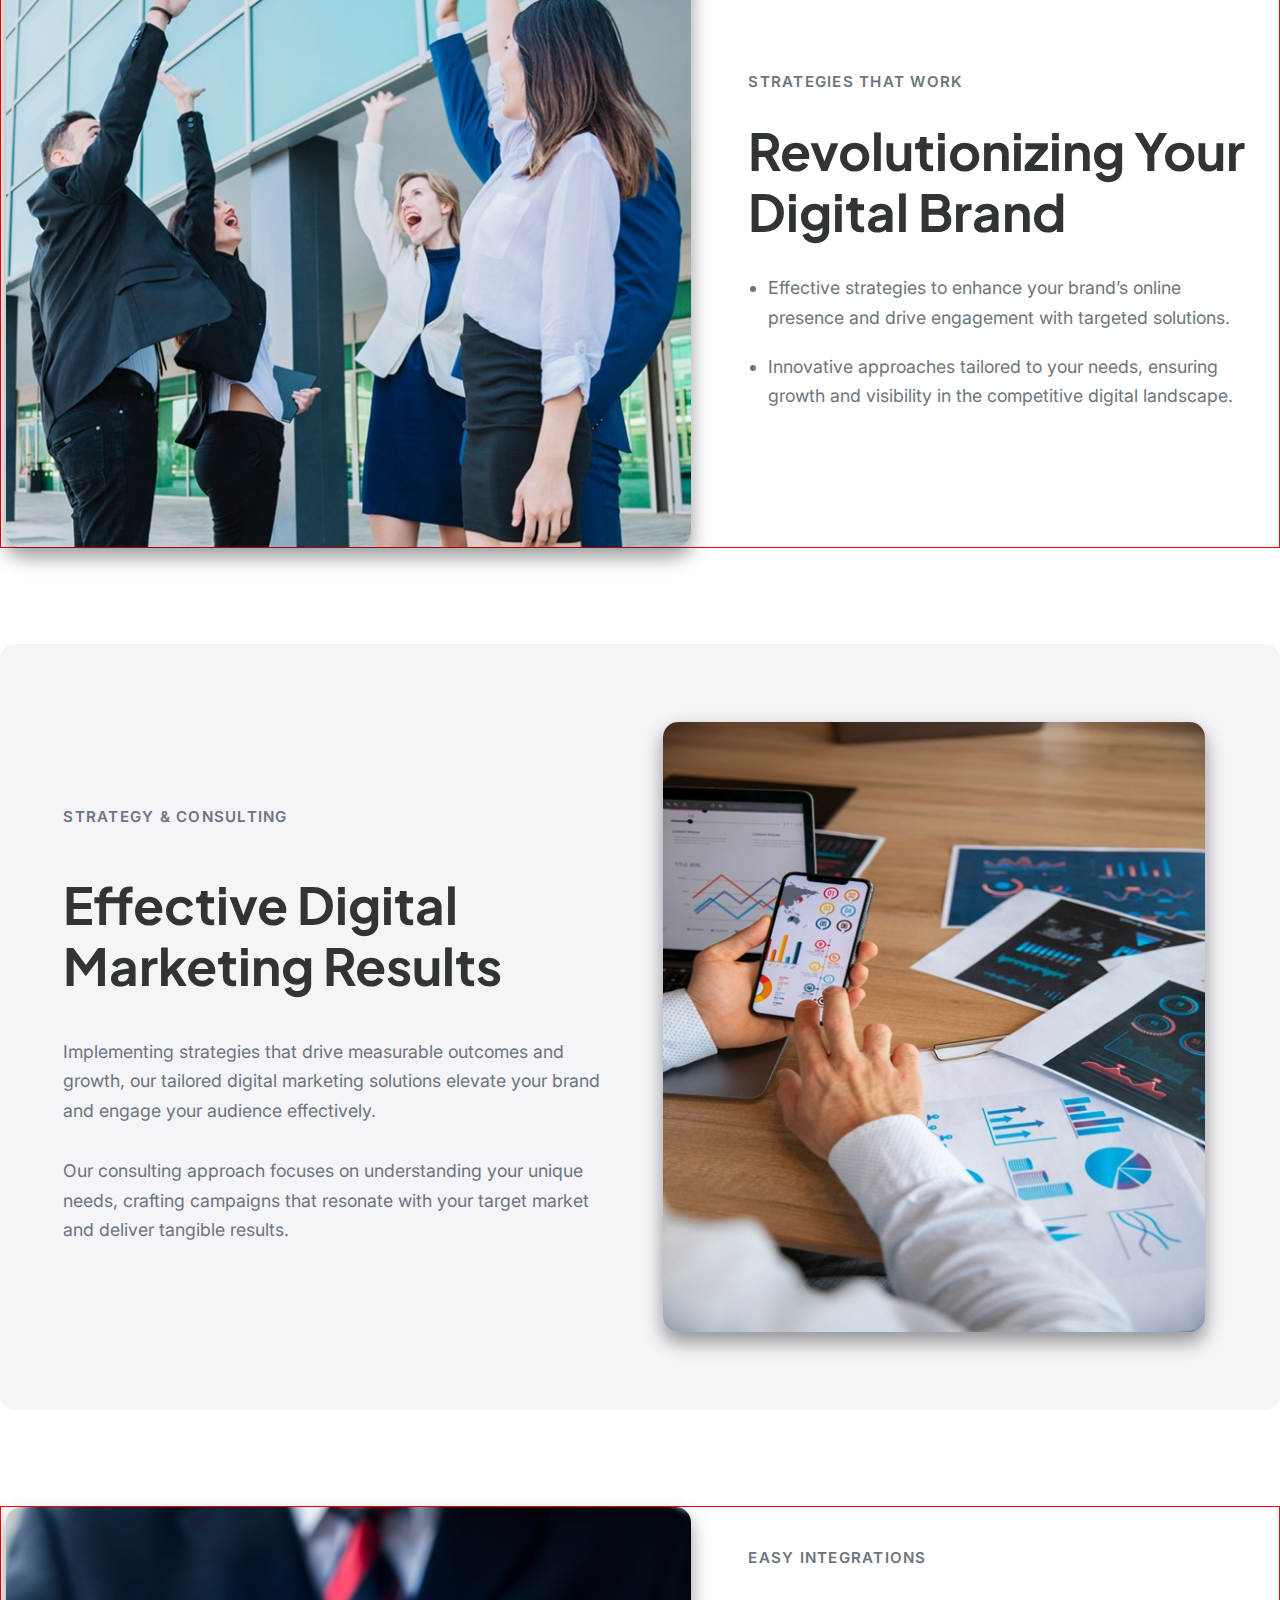
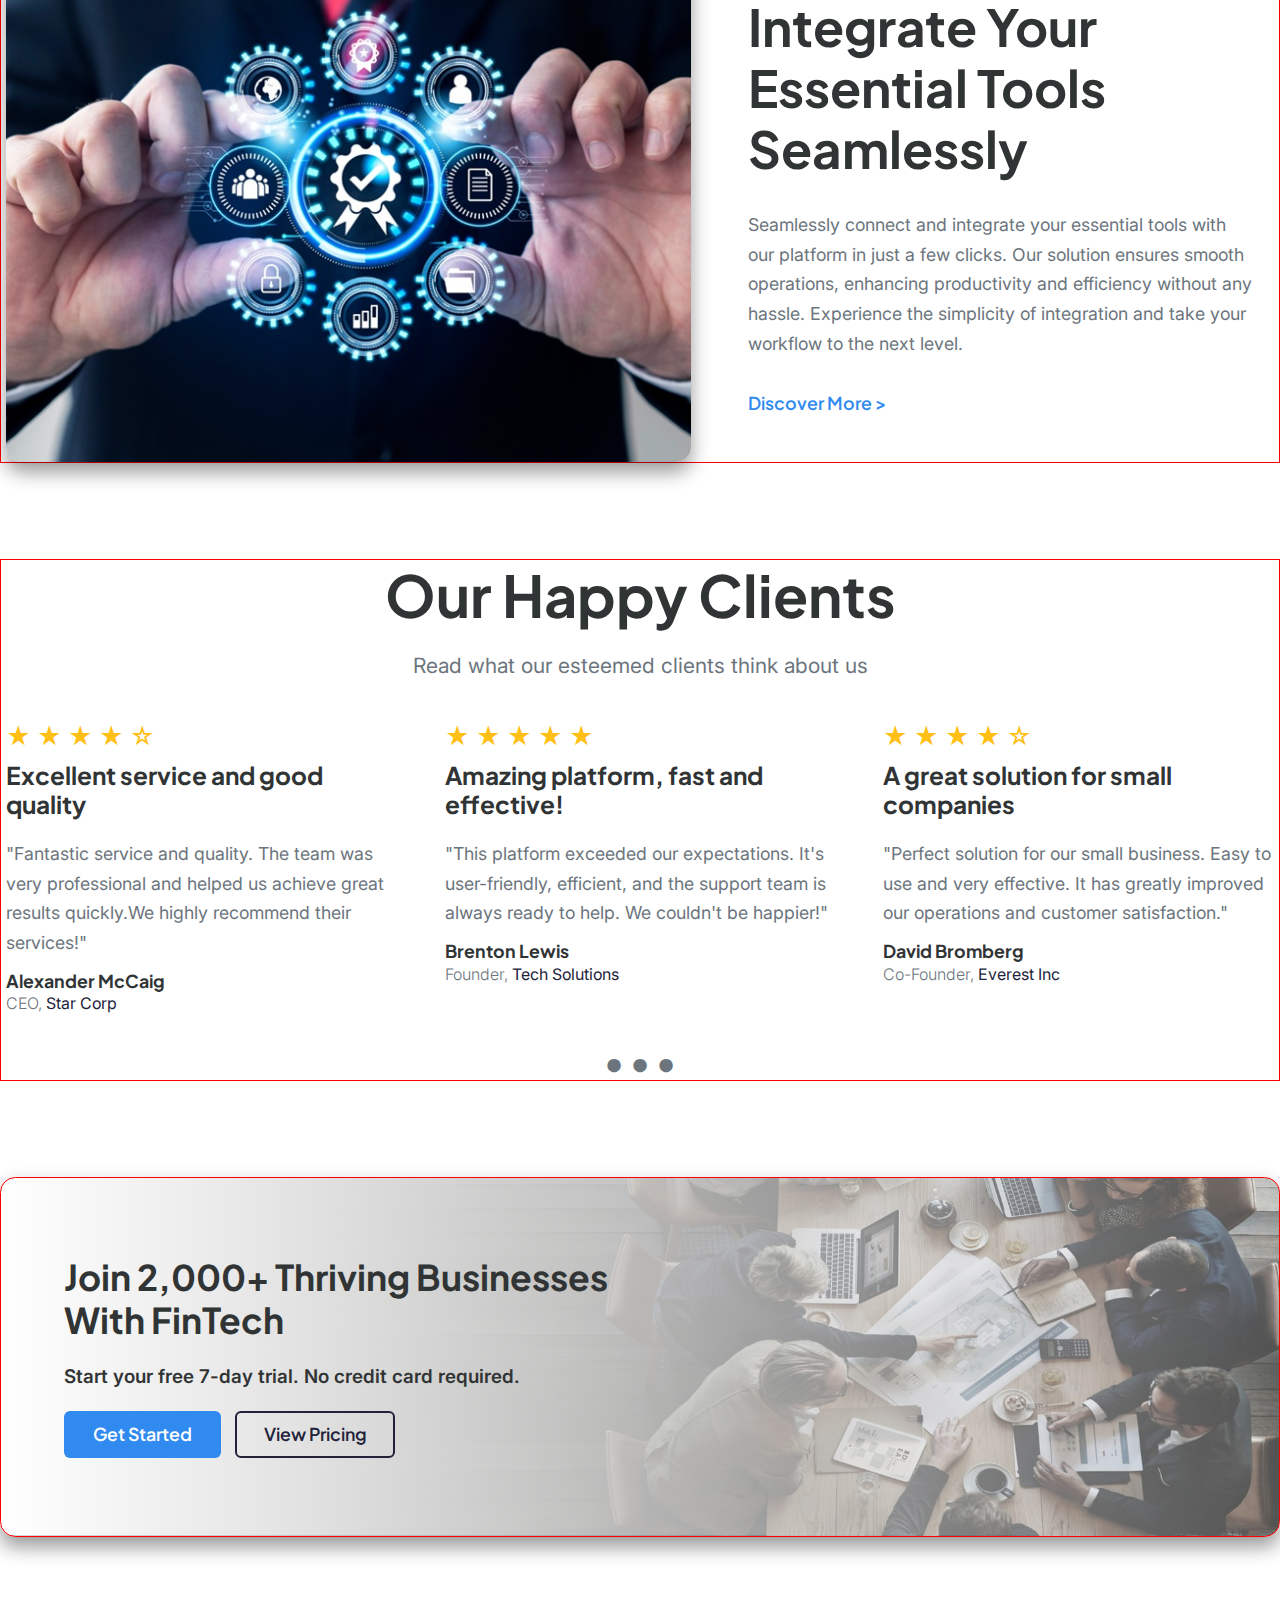
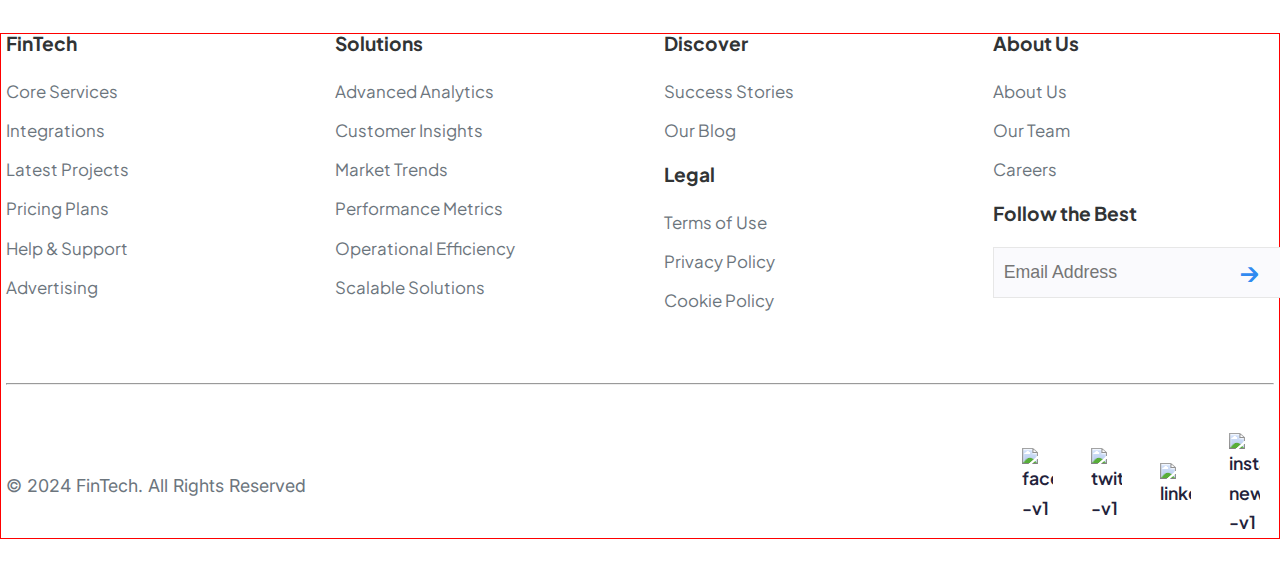
==== commit 1c26352d: "9th iteration (adjustments)" ====
--- a/basic/index.html
+++ b/basic/index.html
@@ -25,8 +25,21 @@
           <ul class="nav-menu">
             <li class="nav-item">
               <a href="#" class="nav-link"
-                >About <span class="nav-arrow">&#9660;</span></a
-              >
+                >About
+                <svg
+                  class="nav-svg"
+                  xmlns="http://www.w3.org/2000/svg"
+                  fill="none"
+                  viewBox="0 0 24 24"
+                  stroke="currentColor"
+                >
+                  <path
+                    stroke-linecap="round"
+                    stroke-linejoin="round"
+                    stroke-width="2"
+                    d="M19 9l-7 7-7-7"
+                  /></svg
+              ></a>
             </li>
             <li class="nav-item">
               <a href="#" class="nav-link">Services</a>
@@ -42,45 +55,114 @@
             </li>
             <li class="nav-item">
               <a href="#" class="nav-link"
-                >Lang <span class="nav-arrow">&#9660;</span></a
-              >
+                >Lang
+                <svg
+                  class="nav-svg"
+                  xmlns="http://www.w3.org/2000/svg"
+                  fill="none"
+                  viewBox="0 0 24 24"
+                  stroke="currentColor"
+                >
+                  <path
+                    stroke-linecap="round"
+                    stroke-linejoin="round"
+                    stroke-width="2"
+                    d="M19 9l-7 7-7-7"
+                  /></svg
+              ></a>
             </li>
             <li class="nav-item">
               <a href="#" class="btn btn-nav-primary">Get Started</a>
             </li>
           </ul>
+
+          <!-- Hamburger Menu -->
           <div class="hamburger">
-            <span class="bar"></span>
-            <span class="bar"></span>
-            <span class="bar"></span>
+            <svg class="" viewBox="0 0 24 24">
+              <path
+                fill-rule="evenodd"
+                d="M4 5h16a1 1 0 0 1 0 2H4a1 1 0 1 1 0-2zm0 6h16a1 1 0 0 1 0 2H4a1 1 0 0 1 0-2zm0 6h16a1 1 0 0 1 0 2H4a1 1 0 0 1 0-2z"
+              />
+            </svg>
+          </div>
+          <!-- Mobile Menu -->
+          <div class="mobile-menu">
+            <ul class="mobile-nav-menu">
+              <li>
+                <a href="#"
+                  >About
+                  <svg
+                    class="nav-svg"
+                    xmlns="http://www.w3.org/2000/svg"
+                    fill="none"
+                    viewBox="0 0 24 24"
+                    stroke="currentColor"
+                  >
+                    <path
+                      stroke-linecap="round"
+                      stroke-linejoin="round"
+                      stroke-width="2"
+                      d="M19 9l-7 7-7-7"
+                    /></svg
+                ></a>
+              </li>
+              <li><a href="#">Services</a></li>
+              <li><a href="#">Clients</a></li>
+              <li><a href="#">Pricing</a></li>
+              <li><a href="#">Support</a></li>
+              <li>
+                <a href="#"
+                  >Lang
+                  <svg
+                    class="nav-svg"
+                    xmlns="http://www.w3.org/2000/svg"
+                    fill="none"
+                    viewBox="0 0 24 24"
+                    stroke="currentColor"
+                  >
+                    <path
+                      stroke-linecap="round"
+                      stroke-linejoin="round"
+                      stroke-width="2"
+                      d="M19 9l-7 7-7-7"
+                    /></svg
+                ></a>
+              </li>
+              <li><a href="#" class="btn btn-nav-primary">Get Started</a></li>
+            </ul>
           </div>
         </nav>
       </header>
 
       <!-- Hero Section -->
       <section class="hero-section">
-        <div class="hero-container">
-          <!-- Hero Text -->
-          <h2 class="hero-title">Ultimate Analytics To Boost Your Business</h2>
-
-          <p class="hero-description">
-            Discover advanced analytics and actionable insights to efficiently
-            drive your business growth forward with greater ease and confidence
-          </p>
-
-          <div class="hero-buttons">
-            <button class="btn btn-hero-primary">Get Started Now</button>
-            <button class="btn btn-hero-secondary">Find Out More</button>
-          </div>
-        </div>
-        <div class="hero-image-container">
-          <img src="images/hero-img.jpg" alt="hero-img" class="hero-image" />
+        <div class="container">
+          <div class="hero-container">
+            <!-- Hero Text -->
+            <h2 class="hero-title">
+              Ultimate Analytics To Boost Your Business
+            </h2>
+
+            <p class="hero-description">
+              Discover advanced analytics and actionable insights to efficiently
+              drive your business growth forward with greater ease and
+              confidence
+            </p>
+
+            <div class="hero-buttons">
+              <button class="btn btn-hero-primary">Get Started Now</button>
+              <button class="btn btn-hero-secondary">Find Out More</button>
+            </div>
+          </div>
+          <div class="hero-image-container">
+            <img src="images/hero-img.jpg" alt="hero-img" class="hero-image" />
+          </div>
         </div>
       </section>
 
       <!-- Statistic section -->
       <section class="statistic-section">
-        <div class="statistic-container">
+        <div class="statistic-container container">
           <div class="statistic-block">
             <h2 class="statistic-number">9.1K</h2>
             <p class="statistic-text">
@@ -107,7 +189,7 @@
 
       <!-- Features Section -->
       <section class="features-section">
-        <div class="features-container">
+        <div class="features-container container">
           <div class="features-text">
             <span>Endless Possibilities</span>
 
@@ -145,7 +227,7 @@
 
       <!-- Main Features Section -->
       <section class="main-features-section">
-        <div class="main-features-container">
+        <div class="main-features-container container">
           <div class="main-features-card-container">
             <div class="main-features-card">
               <img
@@ -212,7 +294,7 @@
 
       <!-- Secondary Features Section -->
       <section class="secondary-features-section">
-        <div class="secondary-features-container">
+        <div class="secondary-features-container container">
           <h2 class="secondary-features-title">
             Maximizing Your Marketing Impact
           </h2>
@@ -225,7 +307,7 @@
 
       <!-- Secondary Features box Section -->
       <section class="secondary-features-box-section">
-        <div class="secondary-features-box-container">
+        <div class="secondary-features-box-container container">
           <div class="secondary-features-box">
             <img
               src="https://img.icons8.com/ios-filled/100/228BE6/bar-chart--v1.png"
@@ -284,7 +366,7 @@
 
       <!-- Incredible Features Section -->
       <section class="incredible-features-section">
-        <div class="incredible-features-container">
+        <div class="incredible-features-container container">
           <div class="incredible-features-heading-container">
             <h2>The Top Features</h2>
             <p>
@@ -336,7 +418,7 @@
 
       <!-- Features Content Section -->
       <section class="features-content-section">
-        <div class="features-content-section-container">
+        <div class="features-content-section-container container">
           <div class="features-content-section-text">
             <div class="features-content-section-text-block1">
               <span>Personalized Strategy</span>
@@ -397,7 +479,7 @@
 
       <!-- Features Solutions Section -->
       <section class="features-solutions">
-        <div class="features-solutions-container">
+        <div class="features-solutions-container container">
           <div class="features-solutions-text">
             <h2>Integrated Solutions</h2>
             <p>
@@ -491,7 +573,7 @@
 
       <!-- Feature Solutions Progress Section -->
       <section class="feature-solutions-progress-section">
-        <div class="feature-solutions-progress-container">
+        <div class="feature-solutions-progress-container container">
           <img
             src="images/features-progress.jpg"
             alt="features-progress"
@@ -524,7 +606,7 @@
 
       <!-- Features Progress Content Section -->
       <section class="features-progress-content-section">
-        <div class="features-progress-content-container">
+        <div class="features-progress-content-container container">
           <div class="features-progress-content-accordion-container">
             <ul class="features-progress-content-accordion">
               <li class="features-progress-content-accordion-item">
@@ -617,7 +699,7 @@
 
       <!-- Features Video Content Section -->
       <section class="features-video-content-section">
-        <div class="features-video-content-container">
+        <div class="features-video-content-container container">
           <div class="features-video-content-text">
             <h2>Unified Platform</h2>
             <p>
@@ -643,7 +725,7 @@
 
       <!-- Features Statistics Second Section -->
       <section class="features-statistics-second-section">
-        <div class="features-statistics-second-container">
+        <div class="features-statistics-second-container container">
           <div class="features-statistics-second-block">
             <h2>67%</h2>
             <p>Boost in productivity and teamwork after using our tool</p>
@@ -665,7 +747,7 @@
 
       <!-- Features Customers Section -->
       <section class="features-customers-section">
-        <div class="features-customers-container">
+        <div class="features-customers-container container">
           <div class="features-customers-text">
             <span>Our satisfied customers</span>
             <h3>Join 2,000+ Leading Digital Agencies Globally</h3>
@@ -690,7 +772,7 @@
 
       <!-- Features Works Section -->
       <section class="features-works-section">
-        <div class="features-works-container">
+        <div class="features-works-container container">
           <div class="features-works-img-container">
             <img src="images/feats-work.jpg" alt="feats-work" />
           </div>
@@ -717,7 +799,7 @@
 
       <!-- Features Marketing Section -->
       <section class="features-marketing-section">
-        <div class="features-marketing-container">
+        <div class="features-marketing-container container">
           <div class="features-marketing-text-container">
             <span>Strategy & Consulting</span>
             <h2>Effective Digital Marketing Results</h2>
@@ -741,7 +823,7 @@
 
       <!-- Features Discover Section -->
       <section class="features-discover-section">
-        <div class="features-discover-container">
+        <div class="features-discover-container container">
           <div class="features-discover-img-container">
             <img src="images/feats-discover.jpg" alt="feats-discover" />
           </div>
@@ -763,7 +845,7 @@
 
       <!-- Testimonials Section -->
       <section class="testimonials-section">
-        <div class="testimonials-container">
+        <div class="testimonials-container container">
           <div class="testimonials-text-container">
             <h2>Our Happy Clients</h2>
             <p>Read what our esteemed clients think about us</p>
@@ -852,7 +934,7 @@
 
       <!-- Banner Section -->
       <section class="banner-section">
-        <div class="banner-container">
+        <div class="banner-container container">
           <div class="banner-block">
             <h4>Join 2,000+ Thriving Businesses<br />With FinTech</h4>
             <p>Start your free 7-day trial. No credit card required.</p>
@@ -866,7 +948,7 @@
 
       <!-- Footer Section-->
       <footer class="footer-section">
-        <div class="footer-container">
+        <div class="footer-container container">
           <!-- footer-section-text-container start-->
           <div class="footer-section-text-container">
             <div class="footer-block">
--- a/basic/style.css
+++ b/basic/style.css
@@ -32,21 +32,22 @@
 }
 
 html {
-  font-size: 62.5%; /* 1rem = 10px */
+  /* 1rem = 10px */
+  font-size: 62.5%;
 }
 
 body {
   font-family: var(--font-body);
   font-weight: 400;
   line-height: 1.6666;
-  height: 100%;
-  width: 100vw;
-  margin: 0;
+  /* height: 100%; */
+  /* width: 100vw; */
+  /* margin: 0; */
   overflow-x: hidden;
 }
 
 main {
-  width: 100%;
+  /* width: 100%; */
   overflow: hidden;
 }
 
@@ -66,6 +67,15 @@
   padding: 1rem 1.5rem;
   transition: all 0.4s ease-in-out;
   cursor: pointer;
+}
+
+.container {
+  max-width: 1536px;
+  margin-left: auto;
+  margin-right: auto;
+  padding-left: 0.5rem;
+  padding-right: 0.5rem;
+  border: 1px solid red;
 }
 
 /* ***** HEADER SECTION ***** */
@@ -82,24 +92,30 @@
 }
 
 header.scrolled {
-  background-color: rgba(255, 255, 255, 0.7);
-  backdrop-filter: blur(20px);
-  padding: 0;
+  background: #fff;
+  opacity: 0.9;
+  box-shadow: 0 0 10px rgba(0, 0, 0, 0.5);
+  padding-top: 0;
+  padding-bottom: 0;
 }
 
 .navbar {
   display: flex;
   justify-content: space-between;
   align-items: center;
-  height: 7rem;
   width: 75%;
-  padding: 0 1.5rem;
+  padding: 1rem 0;
   margin: 0 auto;
 }
 
 nav img {
-  width: 20%;
-  max-height: 3.5rem;
+  max-height: 5.5rem;
+}
+
+.nav-svg {
+  display: inline;
+  width: 1.5rem;
+  height: 1.5rem;
 }
 
 .nav-menu {
@@ -113,10 +129,6 @@
 .nav-link {
   font-size: 1.734rem;
   padding: 0;
-}
-
-.nav-arrow {
-  font-size: 1rem;
 }
 
 .btn-nav-primary {
@@ -137,13 +149,35 @@
   display: none;
 }
 
-.bar {
+.hamburger svg {
+  height: 3rem;
+}
+
+/* ***** MOBILE MENU ***** */
+
+.mobile-menu {
+  display: none;
+  position: absolute;
+  top: 100%;
+  right: 0;
+  width: 100%;
+  background-color: #fff;
+  backdrop-filter: blur(20px);
+  box-shadow: 0 4px 6px rgba(0, 0, 0, 0.1);
+}
+
+.mobile-menu.active {
   display: block;
-  width: 2.5rem;
-  height: 0.3rem;
-  margin: 0.5rem auto;
-  transition: all 0.3s ease-in-out;
-  background-color: #101010;
+}
+
+.mobile-nav-menu {
+  list-style: none;
+  padding: 0 0 1.5rem 0;
+  margin: 0;
+}
+
+.mobile-nav-menu li {
+  padding: 1rem 1.5rem;
 }
 
 /* ***** DIVIDER ***** */
@@ -176,8 +210,8 @@
 }
 
 .hero-container {
-  max-width: 132rem;
-  padding: 0 17.8872rem;
+  /* width: 65%; */
+  padding: 0 20.5rem;
   margin: 0 auto;
   display: flex;
   flex-direction: column;
@@ -242,7 +276,7 @@
 }
 
 .hero-image-container {
-  width: 84%;
+  width: 98%;
   margin: 0 auto;
   margin-top: 6rem;
 }
@@ -303,8 +337,8 @@
 }
 
 .features-container {
-  width: 85%;
-  margin: 0 auto;
+  /* width: 85%;
+  margin: 0 auto; */
   display: flex;
   align-items: center;
   gap: 4rem;
@@ -376,8 +410,8 @@
 }
 
 .main-features-container {
-  width: 85%;
-  margin: 0 auto;
+  /* width: 85%;
+  margin: 0 auto; */
   display: flex;
   align-items: center;
   gap: 4rem;
@@ -483,8 +517,8 @@
 }
 
 .secondary-features-container {
-  width: 60%;
-  margin: 0 auto;
+  /* width: 60%;
+  margin: 0 auto; */
   display: flex;
   flex-direction: column;
   gap: 2.2rem;
@@ -509,8 +543,8 @@
 /* ***** Secondary Features box Section ***** */
 
 .secondary-features-box-section {
-  width: 85%;
-  margin: 0 auto;
+  /* width: 85%;
+  margin: 0 auto; */
 }
 
 .secondary-features-box-container {
@@ -575,8 +609,8 @@
 }
 
 .incredible-features-container {
-  width: 85%;
-  margin: 0 auto;
+  /* width: 85%;
+  margin: 0 auto; */
   display: flex;
   flex-direction: column;
 }
@@ -654,8 +688,8 @@
 }
 
 .features-content-section-container {
-  width: 85%;
-  margin: 0 auto;
+  /* width: 85%;
+  margin: 0 auto; */
   display: flex;
   gap: 2rem;
 }
@@ -756,8 +790,8 @@
 }
 
 .features-solutions-container {
-  width: 85%;
-  margin: 0 auto;
+  /* width: 85%;
+  margin: 0 auto; */
   display: flex;
   flex-direction: column;
   align-items: center;
@@ -832,8 +866,8 @@
 }
 
 .feature-solutions-progress-container {
-  width: 85%;
-  margin: 0 auto;
+  /* width: 85%;
+  margin: 0 auto; */
   background-color: #f4f4f9;
   padding: 6.5rem 6rem;
   border: 1px solid transparent;
@@ -900,8 +934,8 @@
 }
 
 .features-progress-content-container {
-  width: 85%;
-  margin: 0 auto;
+  /* width: 85%;
+  margin: 0 auto; */
   display: flex;
   justify-content: space-between;
   align-items: center;
@@ -991,8 +1025,8 @@
 }
 
 .features-video-content-container {
-  width: 85%;
-  margin: 0 auto;
+  /* width: 85%;
+  margin: 0 auto; */
   display: flex;
   flex-direction: column;
   align-items: center;
@@ -1057,8 +1091,8 @@
 }
 
 .features-statistics-second-container {
-  width: 85%;
-  margin: 0 auto;
+  /* width: 85%;
+  margin: 0 auto; */
   display: flex;
   justify-content: space-evenly;
   align-items: center;
@@ -1103,8 +1137,8 @@
 }
 
 .features-customers-container {
-  width: 85%;
-  margin: 0 auto;
+  /* width: 85%;
+  margin: 0 auto; */
   display: flex;
   gap: 6rem;
 }
@@ -1162,8 +1196,8 @@
 }
 
 .features-works-container {
-  width: 85%;
-  margin: 0 auto;
+  /* width: 85%;
+  margin: 0 auto; */
   display: flex;
   align-items: center;
   gap: 6rem;
@@ -1234,8 +1268,8 @@
 }
 
 .features-marketing-container {
-  width: 85%;
-  margin: 0 auto;
+  /* width: 85%;
+  margin: 0 auto; */
   background-color: #f4f4f9;
   border: 1px solid transparent;
   border-radius: 1.6rem;
@@ -1303,8 +1337,8 @@
 }
 
 .features-discover-container {
-  width: 85%;
-  margin: 0 auto;
+  /* width: 85%;
+  margin: 0 auto; */
   display: flex;
   align-items: center;
   gap: 6rem;
@@ -1389,8 +1423,8 @@
 }
 
 .testimonials-container {
-  width: 85%;
-  margin: 0 auto;
+  /* width: 85%;
+  margin: 0 auto; */
   display: flex;
   flex-direction: column;
   align-items: center;
@@ -1508,7 +1542,7 @@
 }
 
 .banner-container {
-  width: 85%;
+  /* width: 85%; */
   background-image: linear-gradient(
       to right,
       rgba(255, 255, 255, 0.999),
@@ -1533,10 +1567,10 @@
   display: flex;
   flex-direction: column;
   gap: 2rem;
+  color: #313435;
 }
 
 .banner-block h4 {
-  color: #313435;
   font-family: var(--font-heading);
   font-size: 3.6992rem;
   font-weight: 700;
@@ -1545,7 +1579,7 @@
 
 .banner-block p {
   font-size: 1.9652rem;
-  font-weight: 400;
+  font-weight: 600;
   line-height: 3.2752rem;
 }
 
@@ -1599,8 +1633,8 @@
 }
 
 .footer-container {
-  width: 85%;
-  margin: 0 auto;
+  /* width: 85%;
+  margin: 0 auto; */
   display: flex;
   flex-direction: column;
   gap: 5rem;
@@ -1697,9 +1731,12 @@
 /* ***** Media Queries ***** */
 /* ******************** */
 
+/*
+
 @media (max-width: 1200px) {
   html {
-    font-size: 50%; /* 1rem = 8px */
+    
+    font-size: 50%;
   }
 
   .statistic-container {
@@ -1716,45 +1753,18 @@
   }
 }
 
-@media (max-width: 940px) {
+@media (max-width: 992px) {
   .nav-menu {
-    position: absolute;
-    right: -50%;
-    top: 100%;
-    display: block;
-    background-color: rgba(255, 255, 255, 0.99);
-    box-shadow: 0 0.2rem 0.2rem rgba(0, 0, 0, 0.4);
-    height: 100vh;
-    transition: all 0.4s ease-in-out;
-  }
-
-  .nav-menu.active {
-    right: 0;
-  }
-
-  .nav-item {
-    margin: 2rem 4rem 2rem;
+    display: none;
   }
 
   .hamburger {
     display: block;
-    cursor: pointer;
-  }
-
-  .hamburger.active .bar:nth-child(2) {
-    opacity: 0;
-  }
-
-  .hamburger.active .bar:nth-child(1) {
-    transform: translateY(0.8rem) rotate(45deg);
-  }
-
-  .hamburger.active .bar:nth-child(3) {
-    transform: translateY(-0.8rem) rotate(-45deg);
   }
 
   html {
-    font-size: 43.75%; /* 1rem = 7px */
+   
+    font-size: 43.75%;
   }
 
   .main-features-container {
@@ -1786,7 +1796,8 @@
 
 @media (max-width: 740px) {
   html {
-    font-size: 37.5%; /* 1rem = 6px */
+   
+    font-size: 37.5%;
   }
 
   .hero-buttons,
@@ -1814,3 +1825,82 @@
     gap: 5rem;
   }
 }
+*/
+
+/* Desktop container utility class: */
+
+/* 2xl */
+@media (max-width: 1400px) {
+  .container {
+    max-width: 1320px;
+  }
+  html {
+    font-size: 60%;
+  }
+}
+
+/* xl */
+@media (max-width: 1200px) {
+  .container {
+    max-width: 1140px;
+  }
+  /* html {
+    font-size: 58%;
+  } */
+}
+
+/* lg */
+@media (max-width: 992px) {
+  .container {
+    max-width: 960px;
+  }
+  html {
+    font-size: 50%;
+  }
+}
+
+/* md */
+@media (max-width: 768px) {
+  .container {
+    max-width: 720px;
+  }
+  html {
+    font-size: 38%;
+  }
+  .nav-menu {
+    display: none;
+  }
+  .hamburger {
+    display: block;
+  }
+}
+
+/* sm */
+@media (max-width: 576px) {
+  .container {
+    max-width: 540px;
+  }
+  html {
+    font-size: 28%;
+  }
+}
+
+/* xs */
+@media (max-width: 480px) {
+  .container {
+    max-width: 420px;
+  }
+  html {
+    font-size: 20%;
+  }
+}
+
+/* xxs */
+@media (max-width: 320px) {
+  .container {
+    width: 100%;
+  }
+  html {
+    font-size: 16%;
+  }
+}
